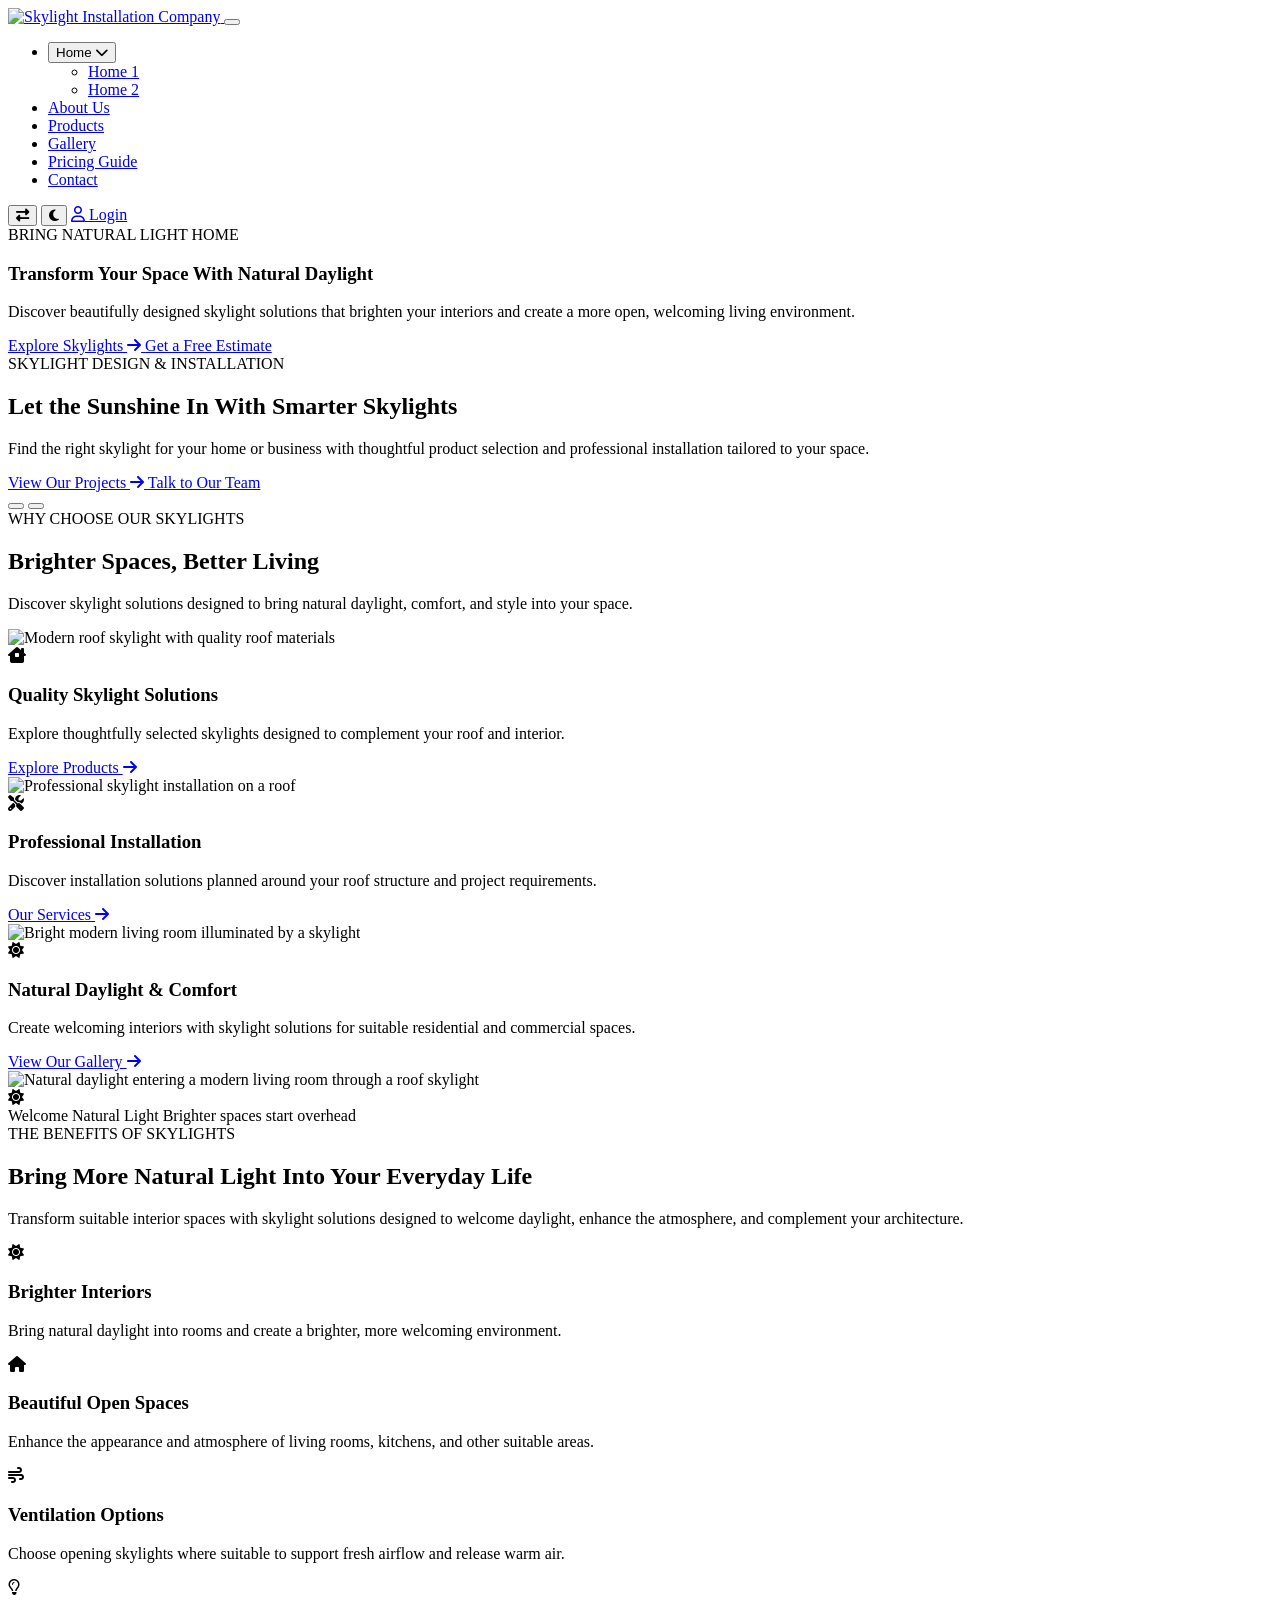
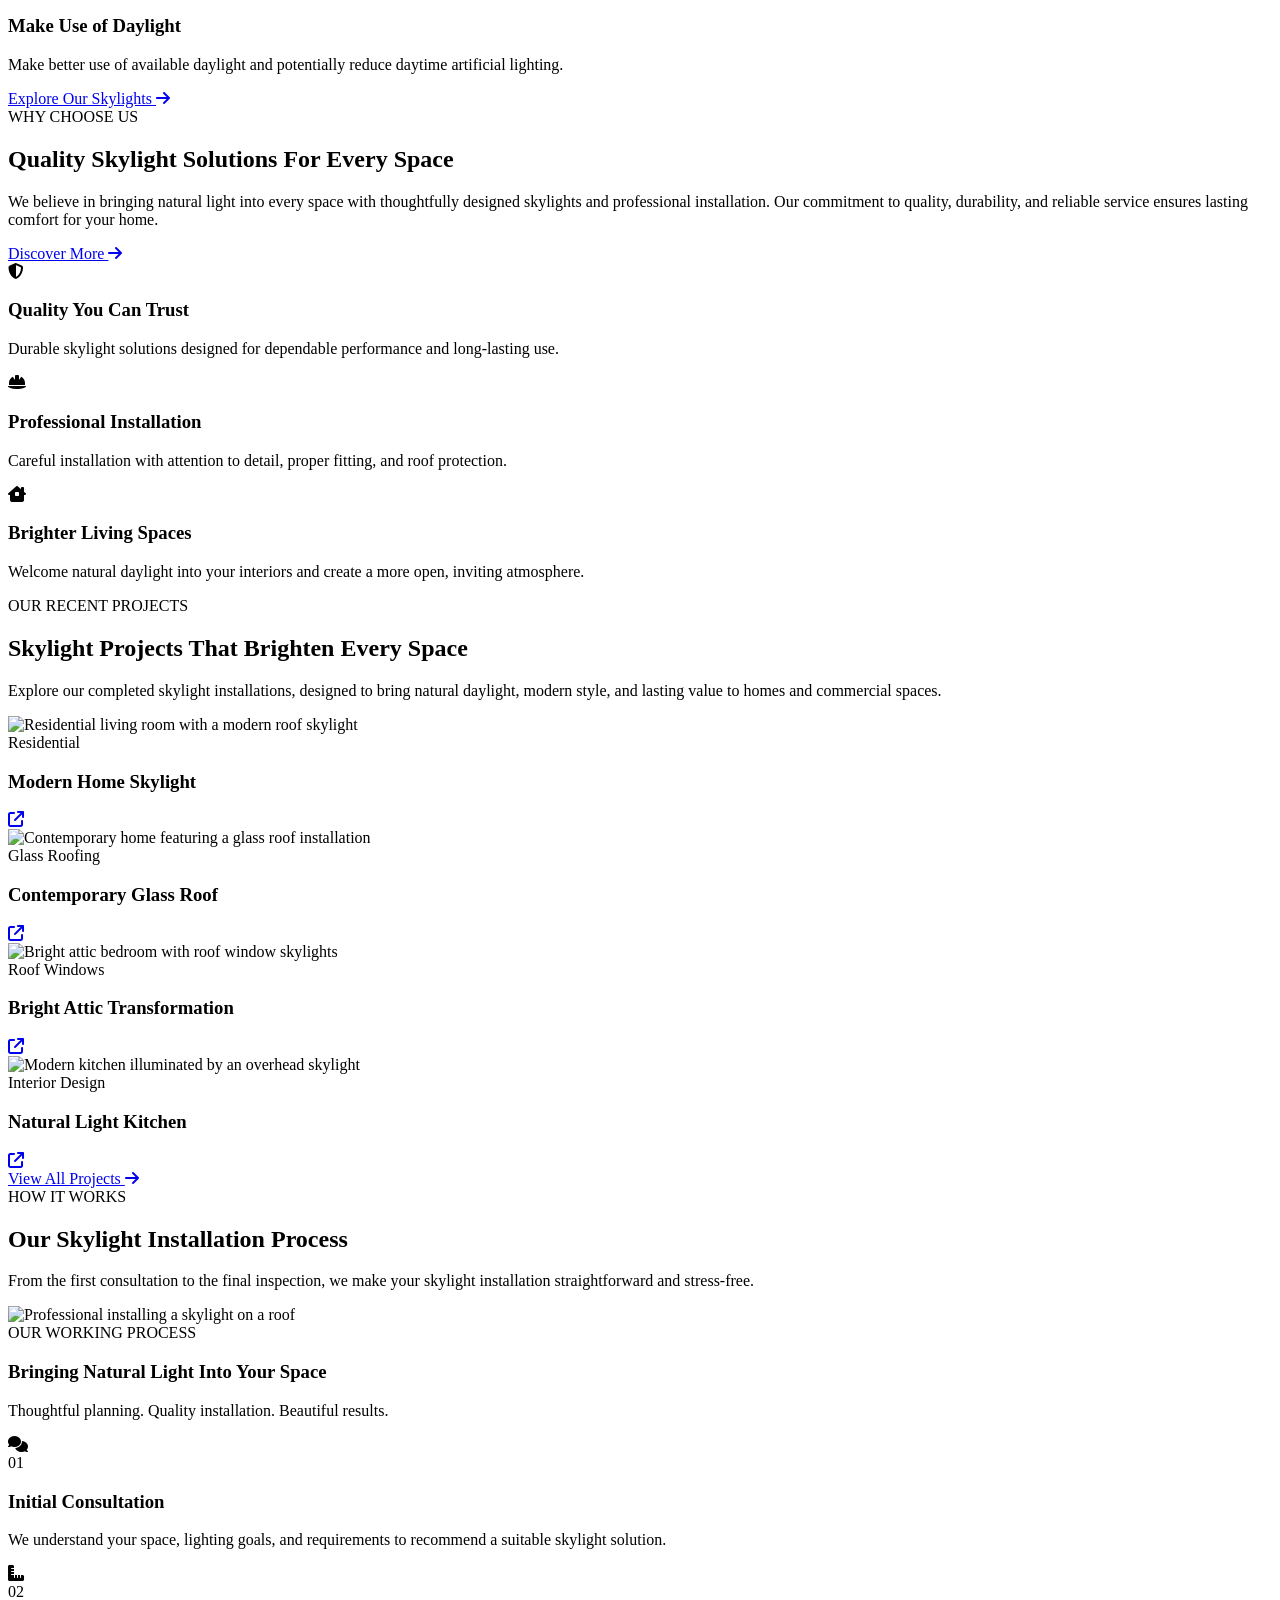
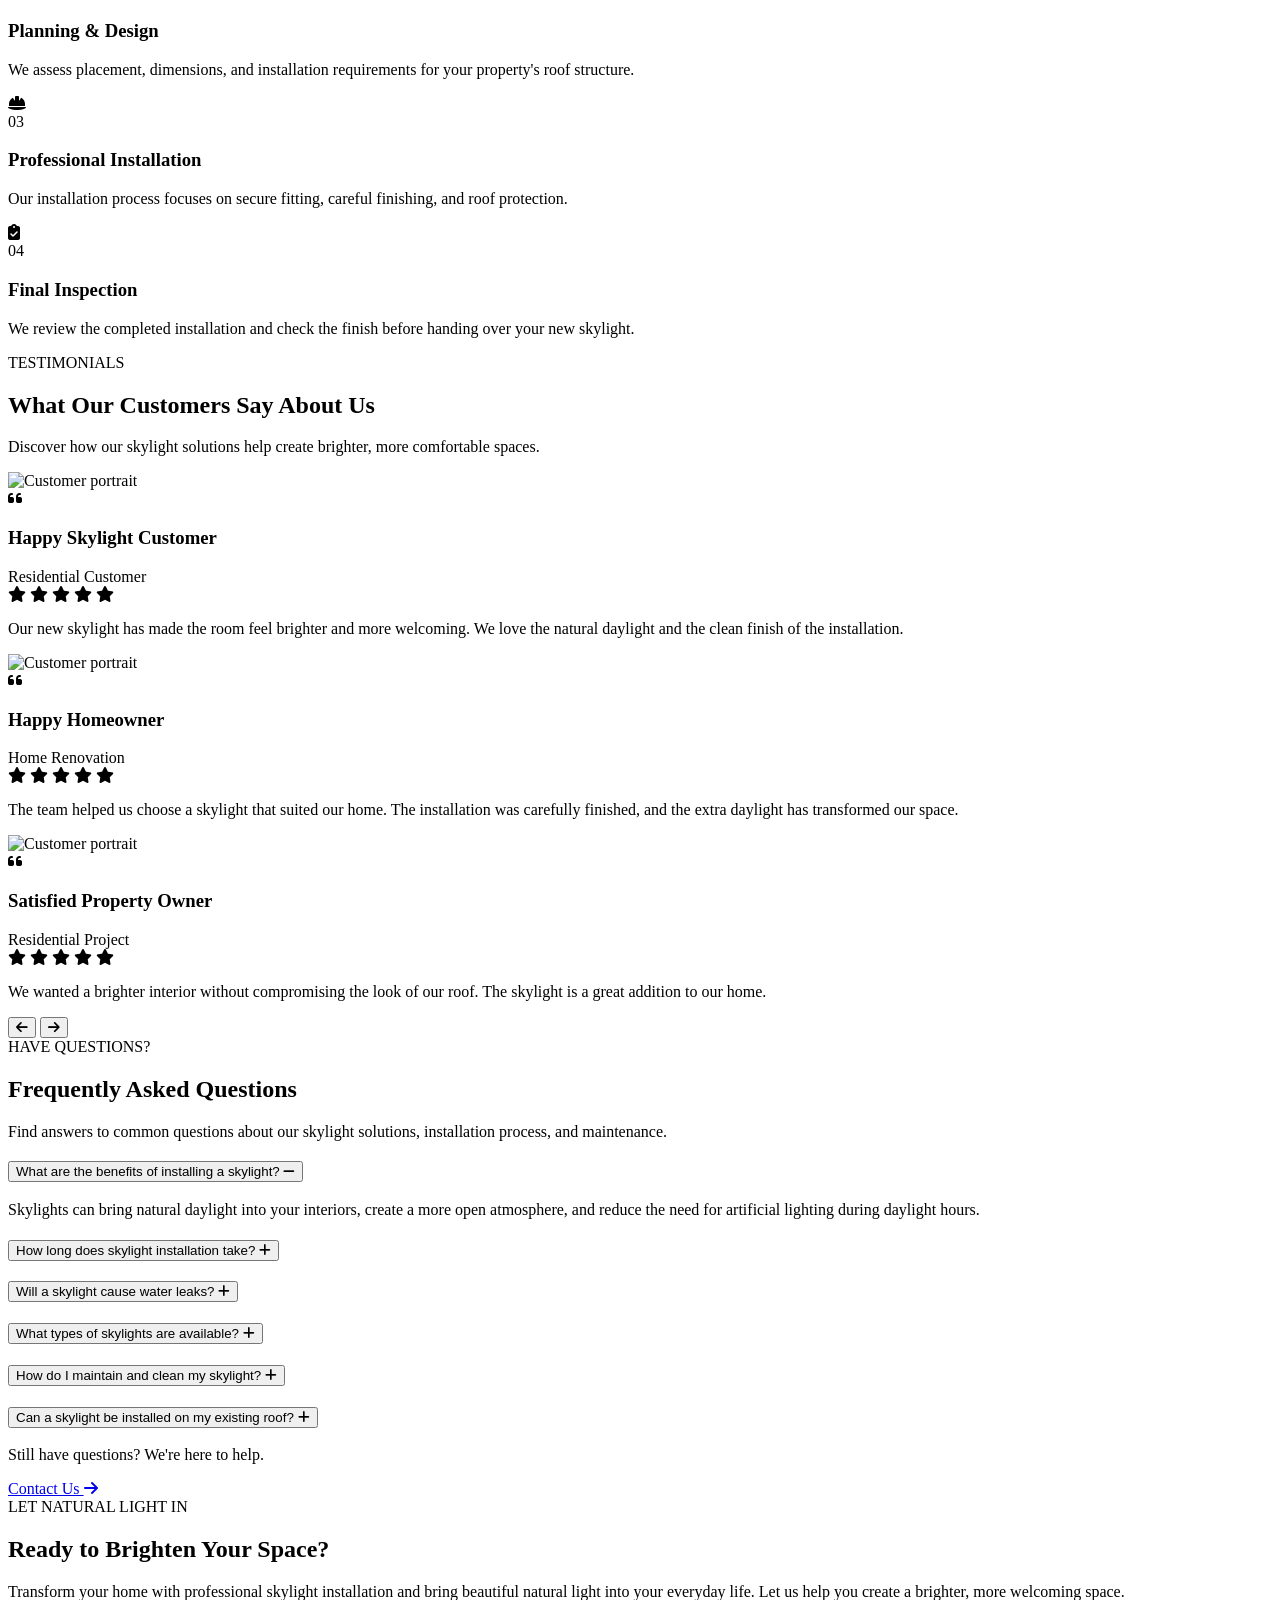
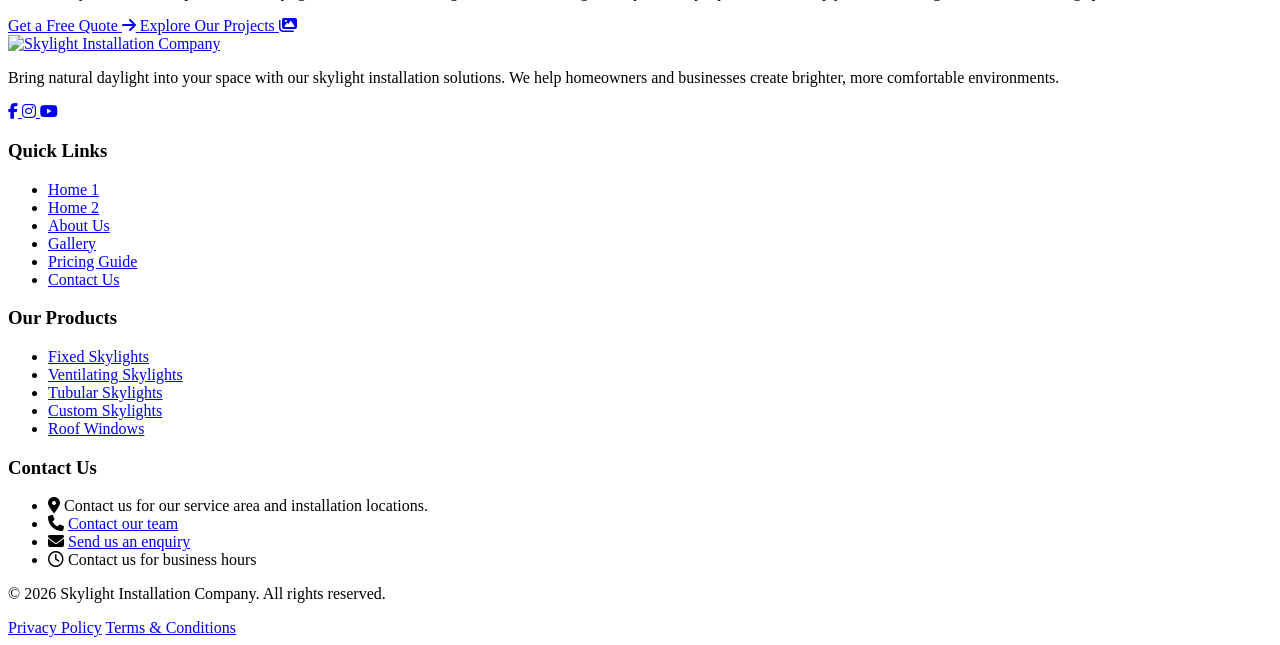
==== index.html @ 350a2027 "Add files via upload" ====
<!DOCTYPE html>
<html lang="en">

<head>
    <meta charset="UTF-8">
    <meta name="viewport" content="width=device-width, initial-scale=1.0">

    <meta
        name="description"
        content="Discover premium skylight products and professional skylight installation services."
    >

    <title>Skylight Installation Company</title>

    <!-- GOOGLE FONT -->
    <link rel="preconnect" href="https://fonts.googleapis.com">
    <link rel="preconnect" href="https://fonts.gstatic.com" crossorigin>

    <link
        href="https://fonts.googleapis.com/css2?family=Inter:wght@400;500;600;700;800&display=swap"
        rel="stylesheet"
    >

    <!-- FONT AWESOME -->
    <link
        rel="stylesheet"
        href="https://cdnjs.cloudflare.com/ajax/libs/font-awesome/6.7.2/css/all.min.css"
    >

    <!-- MAIN CSS -->
    <link rel="stylesheet" href="css/style.css">

    <!-- RESPONSIVE CSS -->
    <link rel="stylesheet" href="css/responsive.css">
</head>

<body>

    <!-- ==========================================
         HEADER START
    =========================================== -->

    

<!-- =====================================================
     SKYLIGHT INSTALLATION COMPANY - HEADER
====================================================== -->

<header class="site-header" id="siteHeader">

    <div class="header-container">

        <!-- LOGO - LEFT -->
        <a
            href="index.html"
            class="site-logo"
            aria-label="Skylight Installation Company Home"
        >
            <img
                src="images/logo.png"
                alt="Skylight Installation Company"
                class="logo-image"
            >
        </a>


        <!-- HAMBURGER - RESPONSIVE -->
        <button
            class="menu-toggle"
            id="menuToggle"
            type="button"
            aria-label="Open navigation menu"
            aria-controls="mainNavigation"
            aria-expanded="false"
        >
            <span></span>
            <span></span>
            <span></span>
        </button>


        <!-- NAVIGATION - CENTER -->
        <nav
            class="main-navigation"
            id="mainNavigation"
            aria-label="Main navigation"
        >

            <ul class="nav-list">

                <!-- HOME DROPDOWN -->
                <li class="nav-item has-dropdown">

                    <button
                        class="nav-link dropdown-toggle active"
                        type="button"
                        aria-expanded="false"
                        aria-controls="homeDropdown"
                    >
                        <span>Home</span>

                        <i
                            class="fa-solid fa-chevron-down"
                            aria-hidden="true"
                        ></i>
                    </button>

                    <ul
                        class="dropdown-menu"
                        id="homeDropdown"
                    >
                        <li>
                            <a href="index.html"class="active">Home 1</a>
                        </li>

                        <li>
                            <a href="home-2.html">Home 2</a>
                        </li>
                    </ul>

                </li>
                <!-- ABOUT US -->
                <li class="nav-item">
                    <a href="about.html" class="nav-link">
                        About Us
                    </a>
                </li>


                <!-- PRODUCTS -->
                <li class="nav-item">
                    <a href="products.html" class="nav-link">
                        Products
                    </a>
                </li>


                <!-- GALLERY -->
                <li class="nav-item">
                    <a href="gallery.html" class="nav-link">
                        Gallery
                    </a>
                </li>


                <!-- PRICING GUIDE -->
                <li class="nav-item">
                    <a href="pricing.html" class="nav-link">
                        Pricing Guide
                    </a>
                </li>


                


                <!-- CONTACT -->
                <li class="nav-item">
                    <a href="contact.html" class="nav-link">
                        Contact
                    </a>
                </li>

            </ul>


            <!-- ACTIONS INSIDE RESPONSIVE NAVIGATION -->
            <div class="header-actions">

                <!-- RTL TOGGLE -->
                <button
                    type="button"
                    class="header-icon-btn rtl-toggle"
                    id="rtlToggle"
                    aria-label="Switch to right-to-left layout"
                    aria-pressed="false"
                    title="Toggle RTL"
                >
                    <i
                        class="fa-solid fa-right-left"
                        aria-hidden="true"
                    ></i>
                </button>


                <!-- DARK MODE TOGGLE -->
                <button
                    type="button"
                    class="header-icon-btn dark-toggle"
                    id="darkModeToggle"
                    aria-label="Enable dark mode"
                    aria-pressed="false"
                    title="Toggle dark mode"
                >
                    <i
                        class="fa-solid fa-moon"
                        aria-hidden="true"
                    ></i>
                </button>


                <!-- LOGIN BUTTON -->
                <a href="login.html" class="login-btn">

                    <i
                        class="fa-regular fa-user"
                        aria-hidden="true"
                    ></i>

                    <span>Login</span>

                </a>

            </div>

        </nav>

    </div>

</header>

<!-- END HEADER -->

<!-- END HEADER -->


    <!-- ==========================================
         HEADER END
    =========================================== -->


    <!-- ==========================================
         TEMPORARY HOME HERO
         Replace this section when building Home 1
    =========================================== -->

    <main>

<!-- =====================================================
     HOME 1 - TWO SLIDE HERO
====================================================== -->

<section class="home1-hero" id="home1Hero">

    <div class="home1-hero-slider">

        <!-- SLIDE 1 -->
        <article class="home1-hero-slide active"
                 style="--hero-image: url('../images/skylight-hero-1.jpg');">

            <div class="home1-hero-overlay"></div>

            <div class="home1-hero-container">

                <div class="home1-hero-content">

                    <span class="home1-hero-eyebrow">
                        BRING NATURAL LIGHT HOME
                    </span>

                    <h1>
                        Transform Your Space
                        With <span>Natural Daylight</span>
                    </h1>

                    <p>
                        Discover beautifully designed skylight solutions
                        that brighten your interiors and create a more
                        open, welcoming living environment.
                    </p>

                    <div class="home1-hero-actions">

                        <a href="products.html"
                           class="home1-hero-btn">
                            Explore Skylights
                            <i class="fa-solid fa-arrow-right"
                               aria-hidden="true"></i>
                        </a>

                        <a href="contact.html"
                           class="home1-hero-link">
                            Get a Free Estimate
                        </a>

                    </div>

                </div>

            </div>

        </article>


        <!-- SLIDE 2 -->
        <article class="home1-hero-slide"
                 style="--hero-image: url('../images/skylight-hero-2.jpg');">

            <div class="home1-hero-overlay"></div>

            <div class="home1-hero-container">

                <div class="home1-hero-content">

                    <span class="home1-hero-eyebrow">
                        SKYLIGHT DESIGN & INSTALLATION
                    </span>

                    <h2>
                        Let the Sunshine In
                        With <span>Smarter Skylights</span>
                    </h2>

                    <p>
                        Find the right skylight for your home or business
                        with thoughtful product selection and professional
                        installation tailored to your space.
                    </p>

                    <div class="home1-hero-actions">

                        <a href="gallery.html"
                           class="home1-hero-btn">
                            View Our Projects
                            <i class="fa-solid fa-arrow-right"
                               aria-hidden="true"></i>
                        </a>

                        <a href="contact.html"
                           class="home1-hero-link">
                            Talk to Our Team
                        </a>

                    </div>

                </div>

            </div>

        </article>

    </div>


    <!-- PAGINATION DOTS - NO PREVIOUS/NEXT BUTTONS -->
    <div class="home1-hero-pagination"
         aria-label="Hero slide navigation">

        <button class="home1-hero-dot active"
                type="button"
                data-slide="0"
                aria-label="Show slide 1"
                aria-current="true">
        </button>

        <button class="home1-hero-dot"
                type="button"
                data-slide="1"
                aria-label="Show slide 2">
        </button>

    </div>

</section>

<!-- END HOME 1 HERO -->

<!-- =====================================================
     HOME 1 - SKYLIGHT FEATURE CARDS
====================================================== -->

<section class="home1-features" id="home1Features">

    <div class="home1-features-container">

        <!-- SECTION HEADING -->
        <div class="home1-features-header">

            <span class="home1-features-eyebrow">
                WHY CHOOSE OUR SKYLIGHTS
            </span>

            <h2 class="home1-features-title">
                Brighter Spaces,
                <span>Better Living</span>
            </h2>

            <p class="home1-features-description">
                Discover skylight solutions designed to bring
                natural daylight, comfort, and style into your space.
            </p>

        </div>


        <!-- FEATURE CARD 1 -->
        <article class="home1-feature-card">

            <div class="home1-feature-image">

                <img
                    src="images/skylight-quality.jpg"
                    alt="Modern roof skylight with quality roof materials"
                    loading="lazy"
                >

                <div class="home1-feature-icon">
                    <i class="fa-solid fa-house-chimney-window"
                       aria-hidden="true"></i>
                </div>

            </div>

            <div class="home1-feature-content">

                <h3>Quality Skylight Solutions</h3>

                <p>
                    Explore thoughtfully selected skylights designed
                    to complement your roof and interior.
                </p>

                <a href="products.html" class="home1-feature-link">
                    Explore Products
                    <i class="fa-solid fa-arrow-right"
                       aria-hidden="true"></i>
                </a>

            </div>

        </article>


        <!-- FEATURE CARD 2 -->
        <article class="home1-feature-card">

            <div class="home1-feature-image">

                <img
                    src="images/skylight-installation.jpg"
                    alt="Professional skylight installation on a roof"
                    loading="lazy"
                >

                <div class="home1-feature-icon">
                    <i class="fa-solid fa-screwdriver-wrench"
                       aria-hidden="true"></i>
                </div>

            </div>

            <div class="home1-feature-content">

                <h3>Professional Installation</h3>

                <p>
                    Discover installation solutions planned around
                    your roof structure and project requirements.
                </p>

                <a href="contact.html" class="home1-feature-link">
                    Our Services
                    <i class="fa-solid fa-arrow-right"
                       aria-hidden="true"></i>
                </a>

            </div>

        </article>


        <!-- FEATURE CARD 3 -->
        <article class="home1-feature-card">

            <div class="home1-feature-image">

                <img
                    src="images/natural-daylight.jpg"
                    alt="Bright modern living room illuminated by a skylight"
                    loading="lazy"
                >

                <div class="home1-feature-icon">
                    <i class="fa-solid fa-sun"
                       aria-hidden="true"></i>
                </div>

            </div>

            <div class="home1-feature-content">

                <h3>Natural Daylight & Comfort</h3>

                <p>
                Create welcoming interiors with skylight 
                solutions for suitable residential and commercial spaces.
                </p>

                <a href="gallery.html" class="home1-feature-link">
                    View Our Gallery
                    <i class="fa-solid fa-arrow-right"
                       aria-hidden="true"></i>
                </a>

            </div>

        </article>

    </div>

</section>

<!-- END HOME 1 FEATURES -->
 
<!-- =====================================================
     HOME 1 - BENEFITS OF NATURAL DAYLIGHT
====================================================== -->

<section class="home1-benefits" id="home1Benefits">

    <div class="home1-benefits-container">

        <!-- LEFT: IMAGE -->
        <div class="home1-benefits-visual">

            <div class="home1-benefits-image-wrap">

                <img
                    src="images/natural-daylight-benefits.jpg"
                    alt="Natural daylight entering a modern living room through a roof skylight"
                    class="home1-benefits-image"
                    loading="lazy"
                >

                <div class="home1-benefits-image-overlay"></div>

                <div class="home1-benefits-image-caption">
                    <i class="fa-solid fa-sun" aria-hidden="true"></i>

                    <div>
                        <span class="home1-benefits-caption-title">
                            Welcome Natural Light
                        </span>

                        <span class="home1-benefits-caption-text">
                            Brighter spaces start overhead
                        </span>
                    </div>
                </div>

            </div>

        </div>


        <!-- RIGHT: CONTENT -->
        <div class="home1-benefits-content">

            <span class="home1-benefits-eyebrow">
                THE BENEFITS OF SKYLIGHTS
            </span>

            <h2 class="home1-benefits-title">
                Bring More Natural Light
                Into <span>Your Everyday Life</span>
            </h2>

            <p class="home1-benefits-intro">
                Transform suitable interior spaces with skylight
                solutions designed to welcome daylight, enhance
                the atmosphere, and complement your architecture.
            </p>


            <!-- BENEFIT 1 -->
            <div class="home1-benefit-item">

                <div class="home1-benefit-icon">
                    <i class="fa-solid fa-sun"
                       aria-hidden="true"></i>
                </div>

                <div class="home1-benefit-text">

                    <h3>Brighter Interiors</h3>

                    <p>
                        Bring natural daylight into rooms and create
                        a brighter, more welcoming environment.
                    </p>

                </div>

            </div>


            <!-- BENEFIT 2 -->
            <div class="home1-benefit-item">

                <div class="home1-benefit-icon">
                    <i class="fa-solid fa-house"
                       aria-hidden="true"></i>
                </div>

                <div class="home1-benefit-text">

                    <h3>Beautiful Open Spaces</h3>

                    <p>
                        Enhance the appearance and atmosphere of
                        living rooms, kitchens, and other suitable areas.
                    </p>

                </div>

            </div>


            <!-- BENEFIT 3 -->
            <div class="home1-benefit-item">

                <div class="home1-benefit-icon">
                    <i class="fa-solid fa-wind"
                       aria-hidden="true"></i>
                </div>

                <div class="home1-benefit-text">

                    <h3>Ventilation Options</h3>

                    <p>
                        Choose opening skylights where suitable
                        to support fresh airflow and release warm air.
                    </p>

                </div>

            </div>


            <!-- BENEFIT 4 -->
            <div class="home1-benefit-item">

                <div class="home1-benefit-icon">
                    <i class="fa-regular fa-lightbulb"
                       aria-hidden="true"></i>
                </div>

                <div class="home1-benefit-text">

                    <h3>Make Use of Daylight</h3>

                    <p>
                        Make better use of available daylight and
                        potentially reduce daytime artificial lighting.
                    </p>

                </div>

            </div>


            <!-- CTA -->
            <div class="home1-benefits-actions">

                <a href="products.html"
                   class="home1-benefits-btn">

                    Explore Our Skylights

                    <i class="fa-solid fa-arrow-right"
                       aria-hidden="true"></i>

                </a>

            </div>

        </div>

    </div>

</section>

<!-- END HOME 1 BENEFITS -->

<!-- =====================================================
     HOME 1 - WHY CHOOSE US SECTION
====================================================== -->

<section class="home1-why" id="home1Why">

    <!-- Background Image -->
    <div class="home1-why-overlay"></div>

    <div class="home1-why-container">

        <!-- LEFT CONTENT -->
        <div class="home1-why-content">

            <span class="home1-why-label">
                WHY CHOOSE US
            </span>

            <h2 class="home1-why-title">
                Quality Skylight Solutions
                <span>For Every Space</span>
            </h2>

            <p class="home1-why-description">
                We believe in bringing natural light into every space
                with thoughtfully designed skylights and professional
                installation. Our commitment to quality, durability,
                and reliable service ensures lasting comfort for your home.
            </p>

            <a href="about.html" class="home1-why-button">
                Discover More
                <i class="fa-solid fa-arrow-right" aria-hidden="true"></i>
            </a>

        </div>

        <!-- RIGHT FEATURE CARDS -->
        <div class="home1-why-features">

            <!-- FEATURE 1 -->
            <article class="home1-why-card">

                <div class="home1-why-icon">
                    <i class="fa-solid fa-shield-halved"
                       aria-hidden="true"></i>
                </div>

                <div class="home1-why-card-content">

                    <h3>Quality You Can Trust</h3>

                    <p>
                        Durable skylight solutions designed for
                        dependable performance and long-lasting use.
                    </p>

                </div>

            </article>

            <!-- FEATURE 2 -->
            <article class="home1-why-card">

                <div class="home1-why-icon">
                    <i class="fa-solid fa-helmet-safety"
                       aria-hidden="true"></i>
                </div>

                <div class="home1-why-card-content">

                    <h3>Professional Installation</h3>

                    <p>
                        Careful installation with attention to detail,
                        proper fitting, and roof protection.
                    </p>

                </div>

            </article>

            <!-- FEATURE 3 -->
            <article class="home1-why-card">

                <div class="home1-why-icon">
                    <i class="fa-solid fa-house-chimney-window"
                       aria-hidden="true"></i>
                </div>

                <div class="home1-why-card-content">

                    <h3>Brighter Living Spaces</h3>

                    <p>
                        Welcome natural daylight into your interiors
                        and create a more open, inviting atmosphere.
                    </p>

                </div>

            </article>

        </div>

    </div>

</section>

<!-- =====================================================
     HOME 1 - RECENT SKYLIGHT PROJECTS
====================================================== -->

<section class="home1-projects" id="home1Projects">

    <div class="home1-projects-container">

        <!-- SECTION HEADER -->
        <div class="home1-projects-header">

            <span class="home1-projects-label">
                OUR RECENT PROJECTS
            </span>

            <h2 class="home1-projects-title">
                Skylight Projects That
                <span>Brighten Every Space</span>
            </h2>

            <p class="home1-projects-description">
                Explore our completed skylight installations, designed
                to bring natural daylight, modern style, and lasting
                value to homes and commercial spaces.
            </p>

        </div>

        <!-- PROJECT GALLERY -->
        <div class="home1-projects-grid">

            <!-- PROJECT 1 -->
            <article class="home1-project-card">

                <div class="home1-project-image">

                    <img
                        src="images/project-residential-skylight.jpg"
                        alt="Residential living room with a modern roof skylight"
                        loading="lazy"
                    >

                    <div class="home1-project-overlay">

                        <span class="home1-project-category">
                            Residential
                        </span>

                        <h3>Modern Home Skylight</h3>

                        <a
                            href="gallery.html"
                            class="home1-project-link"
                            aria-label="View residential skylight projects"
                        >
                            <i class="fa-solid fa-arrow-up-right-from-square"
                               aria-hidden="true"></i>
                        </a>

                    </div>

                </div>

            </article>

            <!-- PROJECT 2 -->
            <article class="home1-project-card">

                <div class="home1-project-image">

                    <img
                        src="images/project-glass-roof.jpg"
                        alt="Contemporary home featuring a glass roof installation"
                        loading="lazy"
                    >

                    <div class="home1-project-overlay">

                        <span class="home1-project-category">
                            Glass Roofing
                        </span>

                        <h3>Contemporary Glass Roof</h3>

                        <a
                            href="gallery.html"
                            class="home1-project-link"
                            aria-label="View glass roofing projects"
                        >
                            <i class="fa-solid fa-arrow-up-right-from-square"
                               aria-hidden="true"></i>
                        </a>

                    </div>

                </div>

            </article>

            <!-- PROJECT 3 -->
            <article class="home1-project-card">

                <div class="home1-project-image">

                    <img
                        src="images/project-attic-skylight.jpg"
                        alt="Bright attic bedroom with roof window skylights"
                        loading="lazy"
                    >

                    <div class="home1-project-overlay">

                        <span class="home1-project-category">
                            Roof Windows
                        </span>

                        <h3>Bright Attic Transformation</h3>

                        <a
                            href="gallery.html"
                            class="home1-project-link"
                            aria-label="View roof window projects"
                        >
                            <i class="fa-solid fa-arrow-up-right-from-square"
                               aria-hidden="true"></i>
                        </a>

                    </div>

                </div>

            </article>

            <!-- PROJECT 4 -->
            <article class="home1-project-card">

                <div class="home1-project-image">

                    <img
                        src="images/project-kitchen-skylight.jpg"
                        alt="Modern kitchen illuminated by an overhead skylight"
                        loading="lazy"
                    >

                    <div class="home1-project-overlay">

                        <span class="home1-project-category">
                            Interior Design
                        </span>

                        <h3>Natural Light Kitchen</h3>

                        <a
                            href="gallery.html"
                            class="home1-project-link"
                            aria-label="View interior skylight projects"
                        >
                            <i class="fa-solid fa-arrow-up-right-from-square"
                               aria-hidden="true"></i>
                        </a>

                    </div>

                </div>

            </article>

        </div>

        <!-- VIEW ALL PROJECTS -->
        <div class="home1-projects-footer">

            <a href="gallery.html" class="home1-projects-button">
                View All Projects
                <i class="fa-solid fa-arrow-right"
                   aria-hidden="true"></i>
            </a>

        </div>

    </div>

</section>

<!-- =====================================================
     HOME 1 - HOW IT WORKS
====================================================== -->

<section class="home1-process" id="home1Process">

    <div class="home1-process-container">

        <!-- SECTION HEADER -->
        <div class="home1-process-header">

            <span class="home1-process-label">
                HOW IT WORKS
            </span>

            <h2 class="home1-process-title">
                Our Skylight Installation Process
            </h2>

            <p class="home1-process-description">
                From the first consultation to the final inspection,
                we make your skylight installation straightforward
                and stress-free.
            </p>

        </div>

        <!-- PROCESS CONTENT -->
        <div class="home1-process-layout">

            <!-- LEFT IMAGE -->
            <div class="home1-process-visual">

                <img
                    src="images/skylight-installation-process.jpg"
                    alt="Professional installing a skylight on a roof"
                    loading="lazy"
                >

                <div class="home1-process-image-overlay"></div>

                <div class="home1-process-image-content">

                    <span class="home1-process-image-tag">
                        OUR WORKING PROCESS
                    </span>

                    <h3>
                        Bringing Natural Light
                        Into Your Space
                    </h3>

                    <p>
                        Thoughtful planning. Quality installation.
                        Beautiful results.
                    </p>

                </div>

            </div>

            <!-- RIGHT PROCESS STEPS -->
            <div class="home1-process-steps">

                <!-- STEP 01 -->
                <article class="home1-process-step">

                    <div class="home1-process-step-number">
                        <div class="home1-process-step-icon">
                            <i class="fa-solid fa-comments"
                               aria-hidden="true"></i>
                        </div>

                        <span>01</span>
                    </div>

                    <div class="home1-process-step-content">

                        <h3>Initial Consultation</h3>

                        <p>
                            We understand your space, lighting goals,
                            and requirements to recommend a suitable
                            skylight solution.
                        </p>

                    </div>

                </article>

                <!-- STEP 02 -->
                <article class="home1-process-step">

                    <div class="home1-process-step-number">
                        <div class="home1-process-step-icon">
                            <i class="fa-solid fa-ruler-combined"
                               aria-hidden="true"></i>
                        </div>

                        <span>02</span>
                    </div>

                    <div class="home1-process-step-content">

                        <h3>Planning & Design</h3>

                        <p>
                            We assess placement, dimensions, and
                            installation requirements for your
                            property's roof structure.
                        </p>

                    </div>

                </article>

                <!-- STEP 03 -->
                <article class="home1-process-step">

                    <div class="home1-process-step-number">
                        <div class="home1-process-step-icon">
                            <i class="fa-solid fa-helmet-safety"
                               aria-hidden="true"></i>
                        </div>

                        <span>03</span>
                    </div>

                    <div class="home1-process-step-content">

                        <h3>Professional Installation</h3>

                        <p>
                            Our installation process focuses on
                            secure fitting, careful finishing,
                            and roof protection.
                        </p>

                    </div>

                </article>

                <!-- STEP 04 -->
                <article class="home1-process-step">

                    <div class="home1-process-step-number">
                        <div class="home1-process-step-icon">
                            <i class="fa-solid fa-clipboard-check"
                               aria-hidden="true"></i>
                        </div>

                        <span>04</span>
                    </div>

                    <div class="home1-process-step-content">

                        <h3>Final Inspection</h3>

                        <p>
                            We review the completed installation
                            and check the finish before handing
                            over your new skylight.
                        </p>

                    </div>

                </article>

            </div>

        </div>

    </div>

</section>

<!-- =====================================================
     HOME 1 - TESTIMONIALS
====================================================== -->

<section class="home1-testimonials" id="home1Testimonials">

    <div class="home1-testimonials-container">

        <!-- SECTION HEADER -->
        <div class="home1-testimonials-header">

            <span class="home1-testimonials-label">
                TESTIMONIALS
            </span>

            <h2 class="home1-testimonials-title">
                What Our Customers Say About Us
            </h2>

            <p class="home1-testimonials-description">
                Discover how our skylight solutions help create
                brighter, more comfortable spaces.
            </p>

        </div>

        <!-- TESTIMONIAL SLIDER -->
        <div class="home1-testimonials-slider">

            <!-- TESTIMONIAL 1 -->
            <article class="home1-testimonial active"
                     aria-hidden="false">

                <!-- CUSTOMER IMAGE -->
                <div class="home1-testimonial-image">

                    <img
                        src="images/testimonial-customer-1.jpg"
                        alt="Customer portrait"
                        loading="lazy"
                    >

                </div>

                <!-- TESTIMONIAL CONTENT -->
                <div class="home1-testimonial-content">

                    <div class="home1-testimonial-quote-icon">
                        <i class="fa-solid fa-quote-left"
                           aria-hidden="true"></i>
                    </div>

                    <div class="home1-testimonial-details">

                        <h3>Happy Skylight Customer</h3>

                        <span class="home1-testimonial-role">
                            Residential Customer
                        </span>

                        <div class="home1-testimonial-stars"
                             aria-label="5 out of 5 stars">
                            <i class="fa-solid fa-star" aria-hidden="true"></i>
                            <i class="fa-solid fa-star" aria-hidden="true"></i>
                            <i class="fa-solid fa-star" aria-hidden="true"></i>
                            <i class="fa-solid fa-star" aria-hidden="true"></i>
                            <i class="fa-solid fa-star" aria-hidden="true"></i>
                        </div>

                    </div>

                    <p class="home1-testimonial-text">
                        Our new skylight has made the room feel brighter
                        and more welcoming. We love the natural daylight
                        and the clean finish of the installation.
                    </p>

                </div>

            </article>

            <!-- TESTIMONIAL 2 -->
            <article class="home1-testimonial"
                     aria-hidden="true">

                <div class="home1-testimonial-image">

                    <img
                        src="images/testimonial-customer-2.jpg"
                        alt="Customer portrait"
                        loading="lazy"
                    >

                </div>

                <div class="home1-testimonial-content">

                    <div class="home1-testimonial-quote-icon">
                        <i class="fa-solid fa-quote-left"
                           aria-hidden="true"></i>
                    </div>

                    <div class="home1-testimonial-details">

                        <h3>Happy Homeowner</h3>

                        <span class="home1-testimonial-role">
                            Home Renovation
                        </span>

                        <div class="home1-testimonial-stars"
                             aria-label="5 out of 5 stars">
                            <i class="fa-solid fa-star" aria-hidden="true"></i>
                            <i class="fa-solid fa-star" aria-hidden="true"></i>
                            <i class="fa-solid fa-star" aria-hidden="true"></i>
                            <i class="fa-solid fa-star" aria-hidden="true"></i>
                            <i class="fa-solid fa-star" aria-hidden="true"></i>
                        </div>

                    </div>

                    <p class="home1-testimonial-text">
                        The team helped us choose a skylight that suited
                        our home. The installation was carefully finished,
                        and the extra daylight has transformed our space.
                    </p>

                </div>

            </article>

            <!-- TESTIMONIAL 3 -->
            <article class="home1-testimonial"
                     aria-hidden="true">

                <div class="home1-testimonial-image">

                    <img
                        src="images/testimonial-customer-3.jpg"
                        alt="Customer portrait"
                        loading="lazy"
                    >

                </div>

                <div class="home1-testimonial-content">

                    <div class="home1-testimonial-quote-icon">
                        <i class="fa-solid fa-quote-left"
                           aria-hidden="true"></i>
                    </div>

                    <div class="home1-testimonial-details">

                        <h3>Satisfied Property Owner</h3>

                        <span class="home1-testimonial-role">
                            Residential Project
                        </span>

                        <div class="home1-testimonial-stars"
                             aria-label="5 out of 5 stars">
                            <i class="fa-solid fa-star" aria-hidden="true"></i>
                            <i class="fa-solid fa-star" aria-hidden="true"></i>
                            <i class="fa-solid fa-star" aria-hidden="true"></i>
                            <i class="fa-solid fa-star" aria-hidden="true"></i>
                            <i class="fa-solid fa-star" aria-hidden="true"></i>
                        </div>

                    </div>

                    <p class="home1-testimonial-text">
                        We wanted a brighter interior without compromising
                        the look of our roof. The skylight is a great
                        addition to our home.
                    </p>

                </div>

            </article>

        </div>

        <!-- SLIDER CONTROLS -->
        <div class="home1-testimonials-controls">

            <button
                type="button"
                class="home1-testimonial-prev"
                aria-label="Previous testimonial"
            >
                <i class="fa-solid fa-arrow-left"
                   aria-hidden="true"></i>
            </button>

            <button
                type="button"
                class="home1-testimonial-next"
                aria-label="Next testimonial"
            >
                <i class="fa-solid fa-arrow-right"
                   aria-hidden="true"></i>
            </button>

        </div>

    </div>

</section>

<!-- =====================================================
     HOME 1 - FREQUENTLY ASKED QUESTIONS
====================================================== -->

<section class="home1-faq" id="home1Faq">

    <div class="home1-faq-container">

        <!-- SECTION HEADER -->
        <div class="home1-faq-header">

            <span class="home1-faq-label">
                HAVE QUESTIONS?
            </span>

            <h2 class="home1-faq-title">
                Frequently Asked Questions
            </h2>

            <p class="home1-faq-description">
                Find answers to common questions about our skylight
                solutions, installation process, and maintenance.
            </p>

        </div>

        <!-- FAQ CONTENT -->
        <div class="home1-faq-list">

            <!-- FAQ 1 -->
            <article class="home1-faq-item active">

                <h3 class="home1-faq-question-heading">
                    <button
                        type="button"
                        class="home1-faq-question"
                        id="home1FaqQuestion1"
                        aria-expanded="true"
                        aria-controls="home1FaqAnswer1"
                    >
                        <span>What are the benefits of installing a skylight?</span>

                        <span class="home1-faq-icon" aria-hidden="true">
                            <i class="fa-solid fa-minus"></i>
                        </span>
                    </button>
                </h3>

                <div
                    class="home1-faq-answer"
                    id="home1FaqAnswer1"
                    role="region"
                    aria-labelledby="home1FaqQuestion1"
                >
                    <div class="home1-faq-answer-inner">
                        <p>
                            Skylights can bring natural daylight into
                            your interiors, create a more open atmosphere,
                            and reduce the need for artificial lighting
                            during daylight hours.
                        </p>
                    </div>
                </div>

            </article>

            <!-- FAQ 2 -->
            <article class="home1-faq-item">

                <h3 class="home1-faq-question-heading">
                    <button
                        type="button"
                        class="home1-faq-question"
                        id="home1FaqQuestion2"
                        aria-expanded="false"
                        aria-controls="home1FaqAnswer2"
                    >
                        <span>How long does skylight installation take?</span>

                        <span class="home1-faq-icon" aria-hidden="true">
                            <i class="fa-solid fa-plus"></i>
                        </span>
                    </button>
                </h3>

                <div
                    class="home1-faq-answer"
                    id="home1FaqAnswer2"
                    role="region"
                    aria-labelledby="home1FaqQuestion2"
                    hidden
                >
                    <div class="home1-faq-answer-inner">
                        <p>
                            Installation time depends on the skylight
                            type, roof structure, and project complexity.
                            After assessing your property, we can provide
                            a more accurate project timeline.
                        </p>
                    </div>
                </div>

            </article>

            <!-- FAQ 3 -->
            <article class="home1-faq-item">

                <h3 class="home1-faq-question-heading">
                    <button
                        type="button"
                        class="home1-faq-question"
                        id="home1FaqQuestion3"
                        aria-expanded="false"
                        aria-controls="home1FaqAnswer3"
                    >
                        <span>Will a skylight cause water leaks?</span>

                        <span class="home1-faq-icon" aria-hidden="true">
                            <i class="fa-solid fa-plus"></i>
                        </span>
                    </button>
                </h3>

                <div
                    class="home1-faq-answer"
                    id="home1FaqAnswer3"
                    role="region"
                    aria-labelledby="home1FaqQuestion3"
                    hidden
                >
                    <div class="home1-faq-answer-inner">
                        <p>
                            A correctly selected and professionally
                            installed skylight with suitable flashing
                            and waterproofing helps prevent leaks.
                            Regular inspections also help maintain
                            the roof's weather protection.
                        </p>
                    </div>
                </div>

            </article>

            <!-- FAQ 4 -->
            <article class="home1-faq-item">

                <h3 class="home1-faq-question-heading">
                    <button
                        type="button"
                        class="home1-faq-question"
                        id="home1FaqQuestion4"
                        aria-expanded="false"
                        aria-controls="home1FaqAnswer4"
                    >
                        <span>What types of skylights are available?</span>

                        <span class="home1-faq-icon" aria-hidden="true">
                            <i class="fa-solid fa-plus"></i>
                        </span>
                    </button>
                </h3>

                <div
                    class="home1-faq-answer"
                    id="home1FaqAnswer4"
                    role="region"
                    aria-labelledby="home1FaqQuestion4"
                    hidden
                >
                    <div class="home1-faq-answer-inner">
                        <p>
                            Options may include fixed skylights, opening
                            roof windows, tubular skylights, and glass
                            roof systems. The right choice depends on
                            your roof, room, ventilation needs, and budget.
                        </p>
                    </div>
                </div>

            </article>

            <!-- FAQ 5 -->
            <article class="home1-faq-item">

                <h3 class="home1-faq-question-heading">
                    <button
                        type="button"
                        class="home1-faq-question"
                        id="home1FaqQuestion5"
                        aria-expanded="false"
                        aria-controls="home1FaqAnswer5"
                    >
                        <span>How do I maintain and clean my skylight?</span>

                        <span class="home1-faq-icon" aria-hidden="true">
                            <i class="fa-solid fa-plus"></i>
                        </span>
                    </button>
                </h3>

                <div
                    class="home1-faq-answer"
                    id="home1FaqAnswer5"
                    role="region"
                    aria-labelledby="home1FaqQuestion5"
                    hidden
                >
                    <div class="home1-faq-answer-inner">
                        <p>
                            Follow the manufacturer's cleaning instructions
                            and use suitable non-abrasive products.
                            Arrange safe inspections of seals, flashing,
                            and surrounding roof materials as needed.
                        </p>
                    </div>
                </div>

            </article>

            <!-- FAQ 6 -->
            <article class="home1-faq-item">

                <h3 class="home1-faq-question-heading">
                    <button
                        type="button"
                        class="home1-faq-question"
                        id="home1FaqQuestion6"
                        aria-expanded="false"
                        aria-controls="home1FaqAnswer6"
                    >
                        <span>Can a skylight be installed on my existing roof?</span>

                        <span class="home1-faq-icon" aria-hidden="true">
                            <i class="fa-solid fa-plus"></i>
                        </span>
                    </button>
                </h3>

                <div
                    class="home1-faq-answer"
                    id="home1FaqAnswer6"
                    role="region"
                    aria-labelledby="home1FaqQuestion6"
                    hidden
                >
                    <div class="home1-faq-answer-inner">
                        <p>
                            In many cases, yes. Suitability depends on
                            the roof type, pitch, structural framing,
                            and available space. A site assessment can
                            help determine the appropriate solution.
                        </p>
                    </div>
                </div>

            </article>

        </div>

        <!-- FAQ CONTACT CTA -->
        <div class="home1-faq-footer">

            <p>
                Still have questions?
                <span>We're here to help.</span>
            </p>

            <a href="contact.html" class="home1-faq-contact-button">
                Contact Us
                <i class="fa-solid fa-arrow-right"
                   aria-hidden="true"></i>
            </a>

        </div>

    </div>

</section>

<!-- =====================================================
     SECTION 9: FINAL CALL TO ACTION
====================================================== -->

<section class="home1-cta" id="home1Cta">

    <!-- Background Image -->
    <div class="home1-cta-background" aria-hidden="true"></div>

    <!-- Dark Overlay -->
    <div class="home1-cta-overlay" aria-hidden="true"></div>

    <!-- CTA Content -->
    <div class="home1-cta-container">

        <span class="home1-cta-eyebrow">
            LET NATURAL LIGHT IN
        </span>

        <h2 class="home1-cta-title">
            Ready to Brighten
            <span>Your Space?</span>
        </h2>

        <p class="home1-cta-description">
            Transform your home with professional skylight installation
            and bring beautiful natural light into your everyday life.
            Let us help you create a brighter, more welcoming space.
        </p>

        <!-- CTA Buttons -->
        <div class="home1-cta-actions">

            <a href="contact.html" class="home1-cta-button home1-cta-primary">
                <span>Get a Free Quote</span>
                <i class="fa-solid fa-arrow-right" aria-hidden="true"></i>
            </a>

            <a href="gallery.html" class="home1-cta-button home1-cta-secondary">
                <span>Explore Our Projects</span>
                <i class="fa-solid fa-images" aria-hidden="true"></i>
            </a>

        </div>

    </div>

</section>


        
    </main>

    <!-- ==========================================
         FOOTER PLACEHOLDER
    =========================================== -->

<!-- =====================================================
     SKYLIGHT INSTALLATION COMPANY - FOOTER
====================================================== -->

<footer class="site-footer" id="siteFooter">

    <div class="footer-container">

        <div class="footer-main">

            <!-- COLUMN 1: COMPANY INFORMATION -->
            <div class="footer-column footer-brand">

                <a href="index.html" class="footer-logo">
                    <img
                        src="images/logo.png"
                        alt="Skylight Installation Company"
                        class="footer-logo-image"
                    >
                </a>

                <p class="footer-description">
                    Bring natural daylight into your space with
                    our skylight installation solutions. We help
                    homeowners and businesses create brighter,
                    more comfortable environments.
                </p>

                <!-- SOCIAL MEDIA ICONS -->
                <div class="footer-socials"
                     aria-label="Social media links">

                    <a href="https://www.facebook.com/"
                       class="footer-social-link"
                       aria-label="Facebook"
                       target="_blank"
                       rel="noopener noreferrer">
                        <i class="fa-brands fa-facebook-f"
                           aria-hidden="true"></i>
                    </a>

                    <a href="https://www.instagram.com/"
                       class="footer-social-link"
                       aria-label="Instagram"
                       target="_blank"
                       rel="noopener noreferrer">
                        <i class="fa-brands fa-instagram"
                           aria-hidden="true"></i>
                    </a>

                    <a href="https://www.youtube.com/"
                       class="footer-social-link"
                       aria-label="YouTube"
                       target="_blank"
                       rel="noopener noreferrer">
                        <i class="fa-brands fa-youtube"
                           aria-hidden="true"></i>
                    </a>

                </div>

            </div>


            <!-- COLUMN 2: QUICK LINKS -->
            <div class="footer-column">

                <h3 class="footer-heading">Quick Links</h3>

                <ul class="footer-links">
                    <li><a href="index.html">Home 1</a></li>
                    <li><a href="home-2.html">Home 2</a></li>
                    <li><a href="about.html">About Us</a></li>
                    <li><a href="gallery.html">Gallery</a></li>
                    <li><a href="pricing.html">Pricing Guide</a></li>
                    <li><a href="contact.html">Contact Us</a></li>
                </ul>

            </div>


            <!-- COLUMN 3: OUR PRODUCTS -->
            <div class="footer-column">

                <h3 class="footer-heading">Our Products</h3>

                <ul class="footer-links">
                    <li><a href="products.html">Fixed Skylights</a></li>
                    <li><a href="products.html">Ventilating Skylights</a></li>
                    <li><a href="products.html">Tubular Skylights</a></li>
                    <li><a href="products.html">Custom Skylights</a></li>
                    <li><a href="products.html">Roof Windows</a></li>
                </ul>

            </div>


            <!-- COLUMN 4: CONTACT INFORMATION -->
            <div class="footer-column footer-contact">

                <h3 class="footer-heading">Contact Us</h3>

                <ul class="footer-contact-list">

                    <li>
                        <i class="fa-solid fa-location-dot"
                           aria-hidden="true"></i>
                        <span>
                            Contact us for our service area
                            and installation locations.
                        </span>
                    </li>

                    <li>
                        <i class="fa-solid fa-phone"
                           aria-hidden="true"></i>
                        <a href="contact.html">
                            Contact our team
                        </a>
                    </li>

                    <li>
                        <i class="fa-solid fa-envelope"
                           aria-hidden="true"></i>
                        <a href="contact.html">
                            Send us an enquiry
                        </a>
                    </li>

                    <li>
                        <i class="fa-regular fa-clock"
                           aria-hidden="true"></i>
                        <span>
                            Contact us for business hours
                        </span>
                    </li>

                </ul>

            </div>

        </div>


        <!-- FOOTER DIVIDER -->
        <div class="footer-divider"></div>


        <!-- FOOTER BOTTOM -->
        <div class="footer-bottom">

            <p class="footer-copyright">
                &copy; <span id="footerYear">2026</span>
                Skylight Installation Company.
                All rights reserved.
            </p>

            <div class="footer-bottom-links">
                <a href="privacy-policy.html">Privacy Policy</a>
                <a href="terms.html">Terms &amp; Conditions</a>
            </div>

        </div>

    </div>

</footer>

<!-- END FOOTER -->

    

    <!-- JAVASCRIPT -->
    <script src="js/main.js"></script>

</body>

</html>
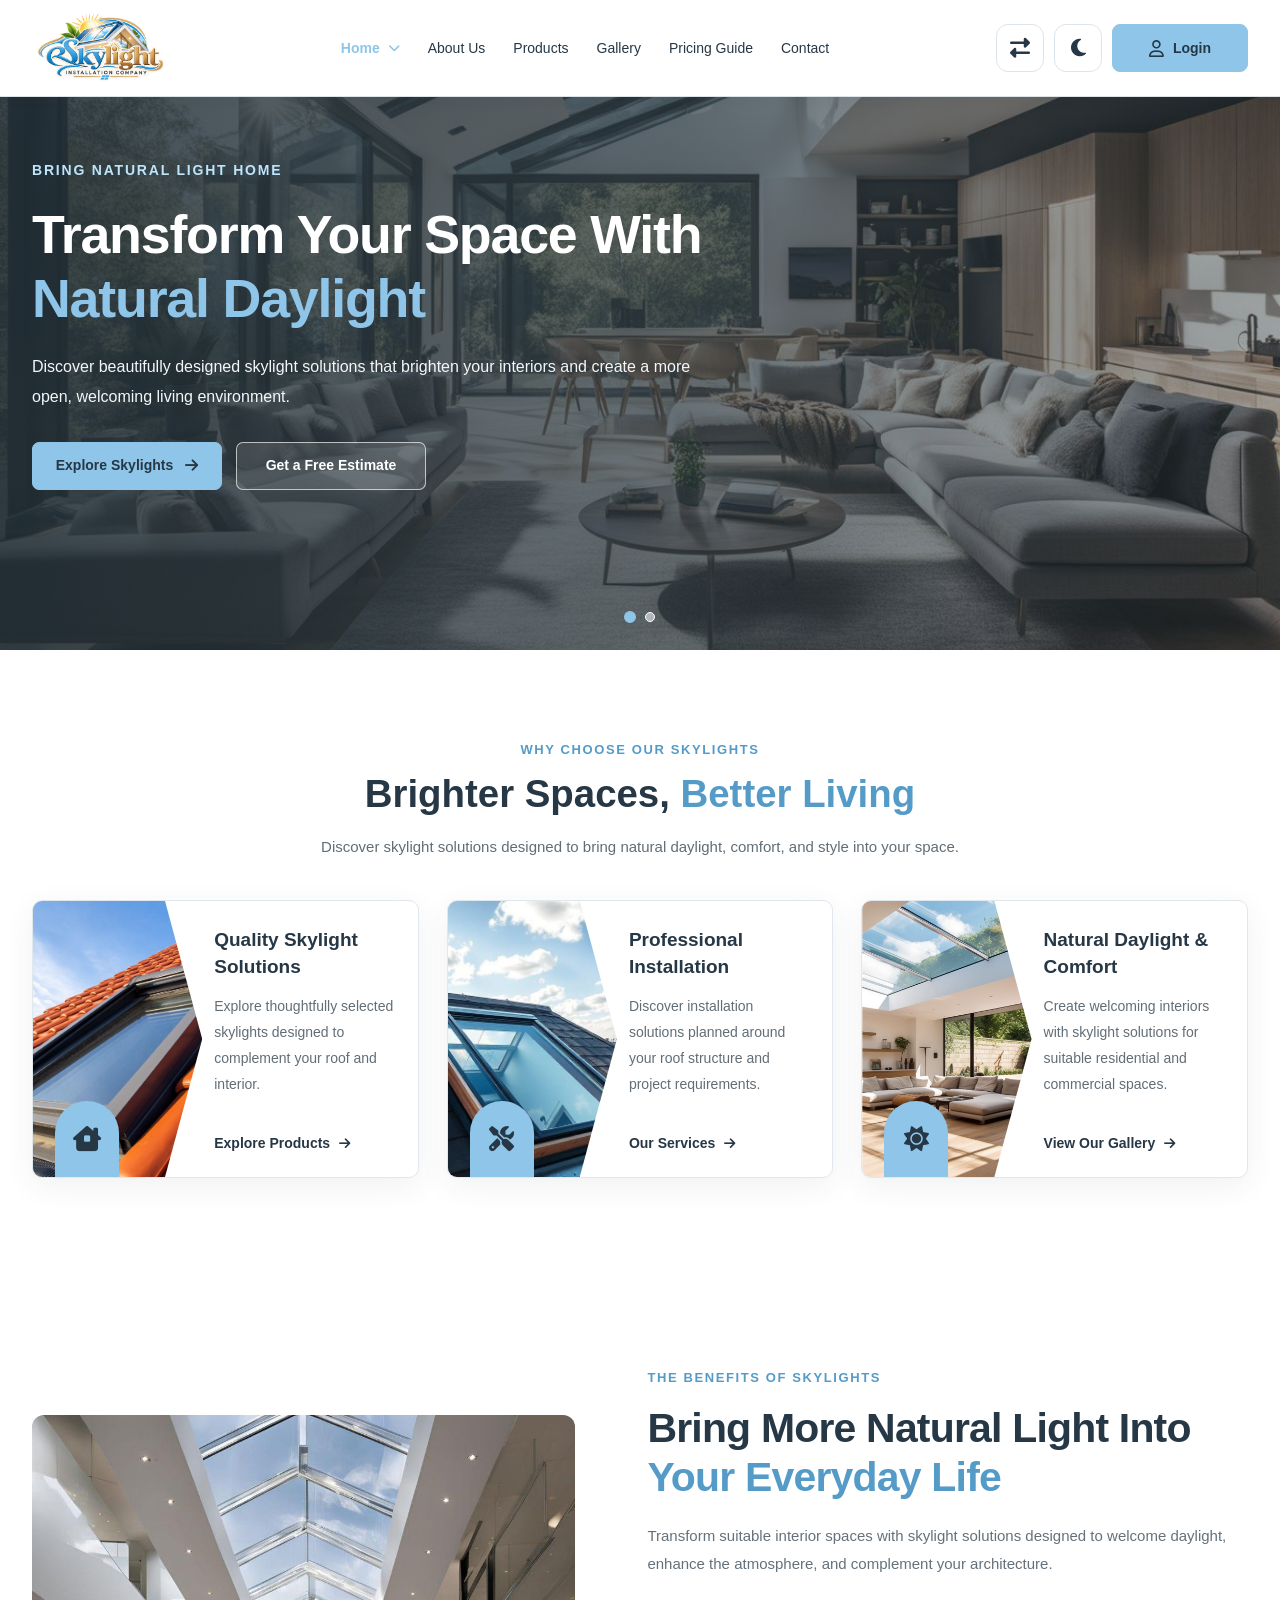
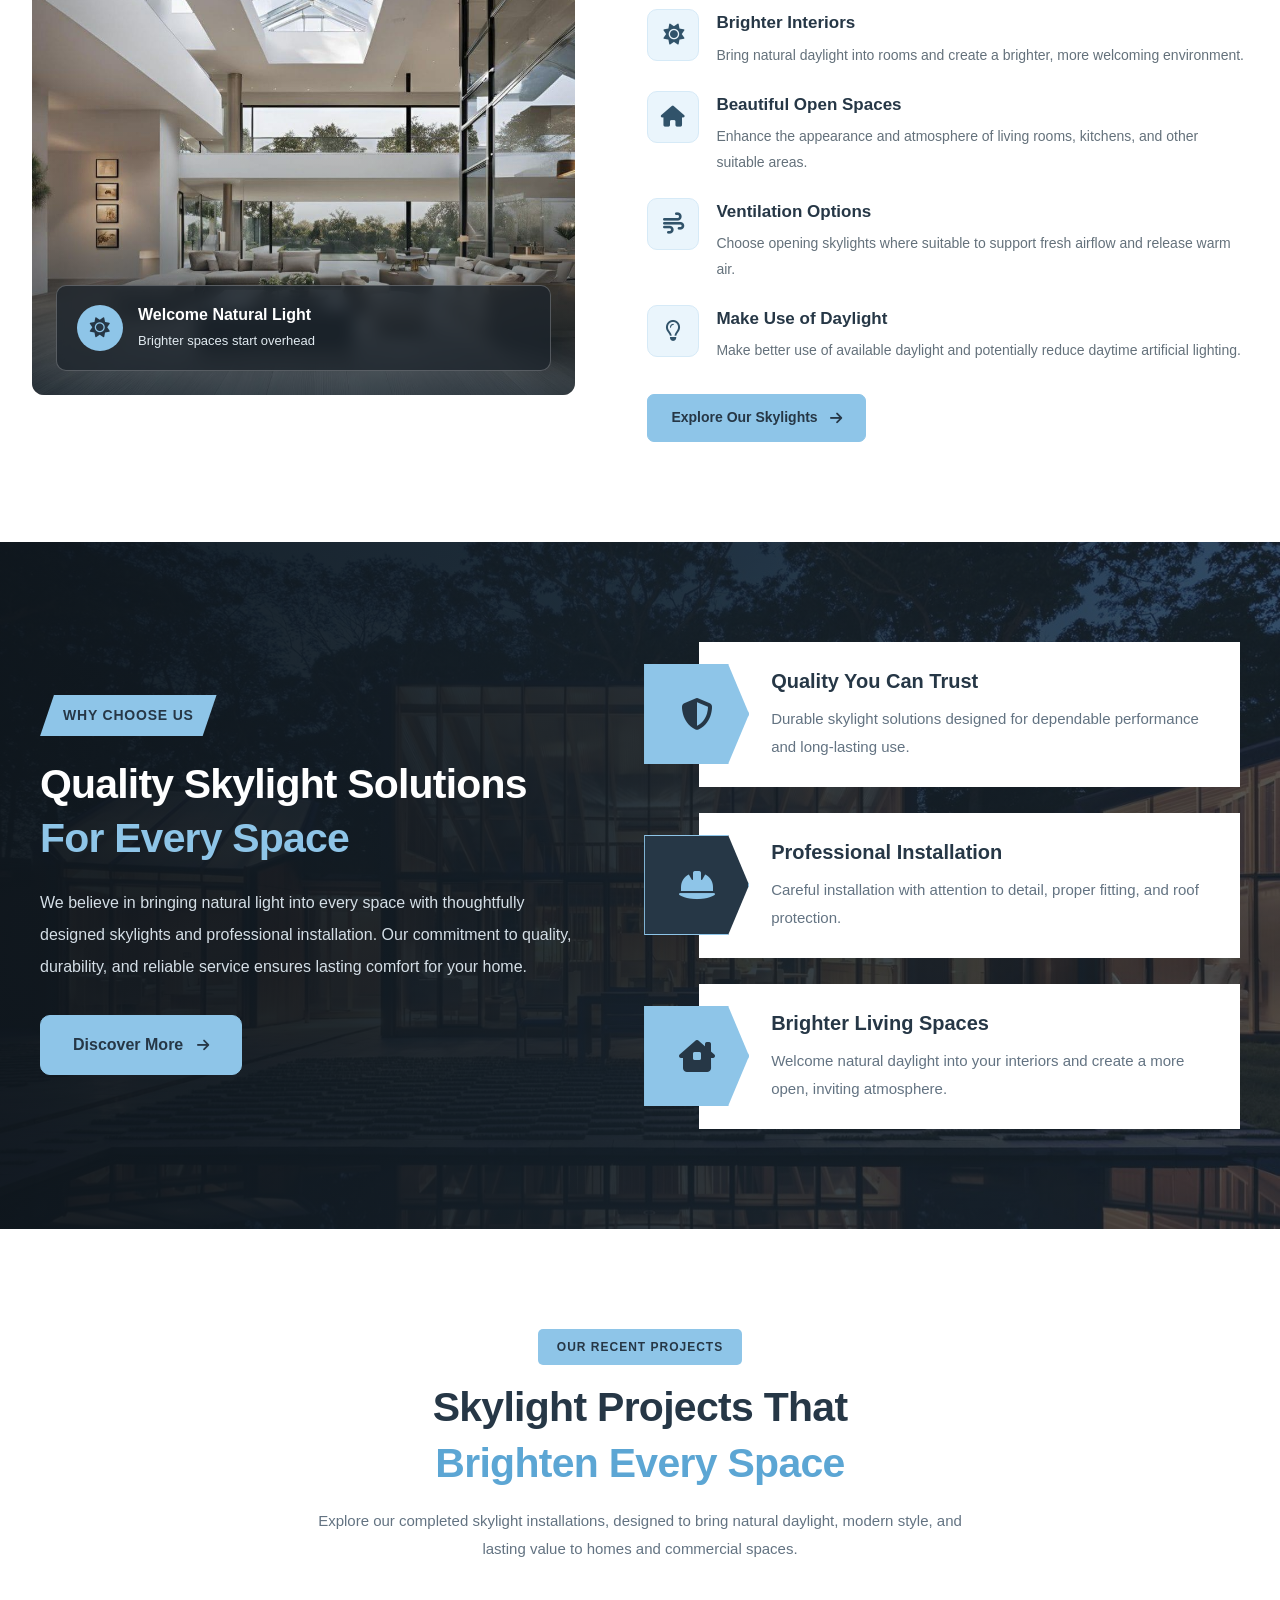
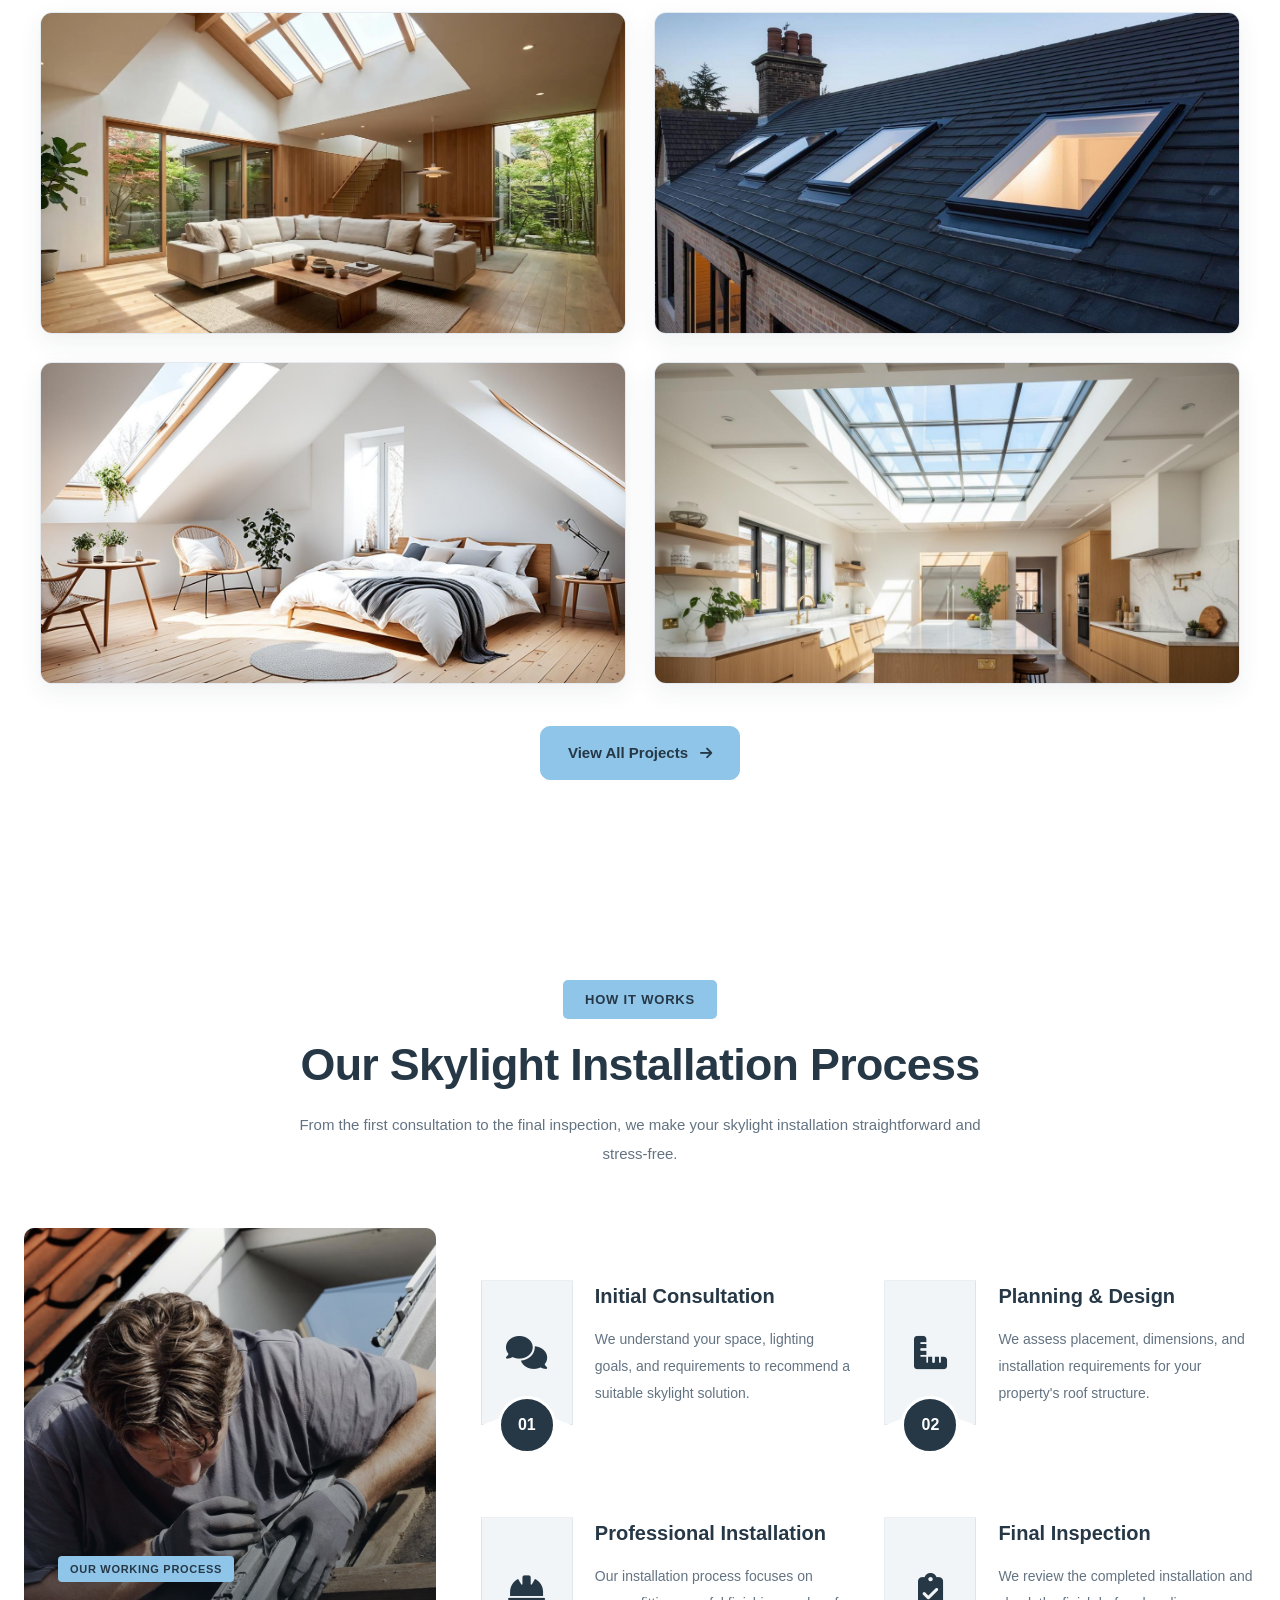
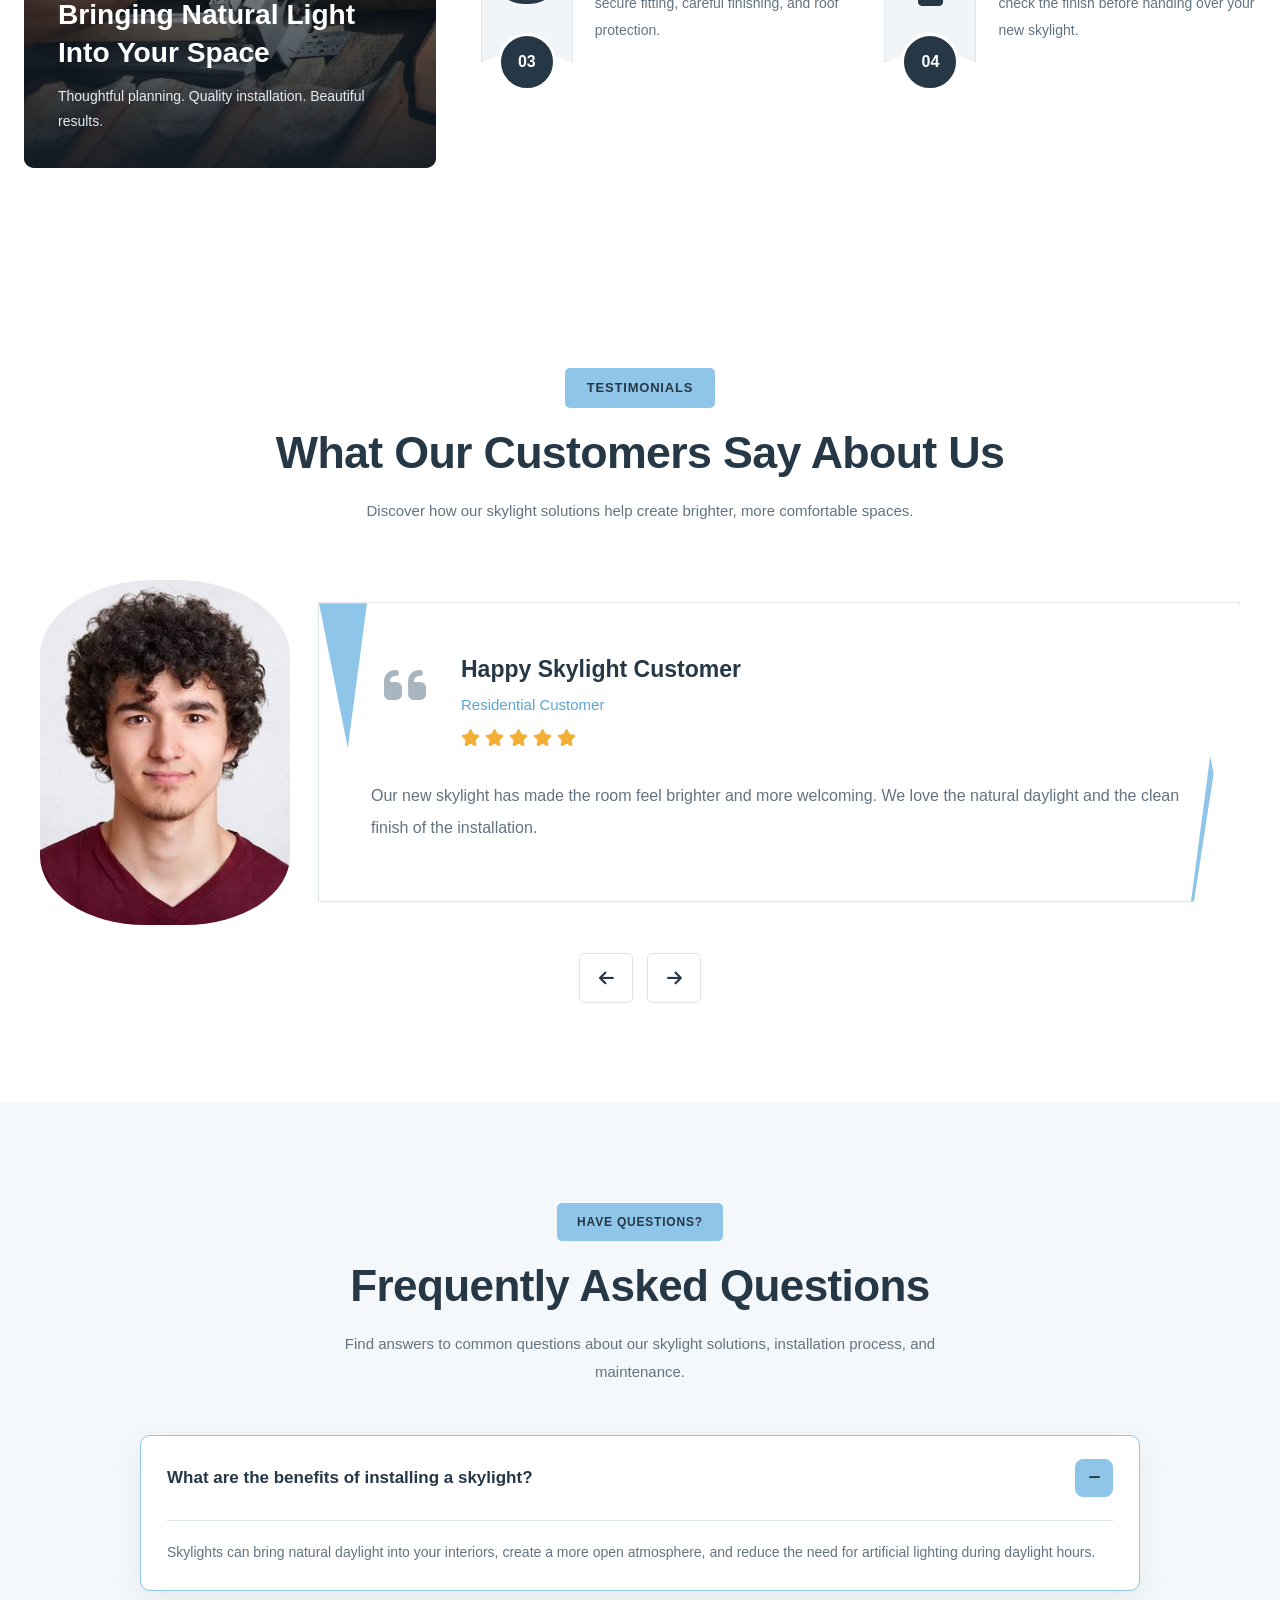
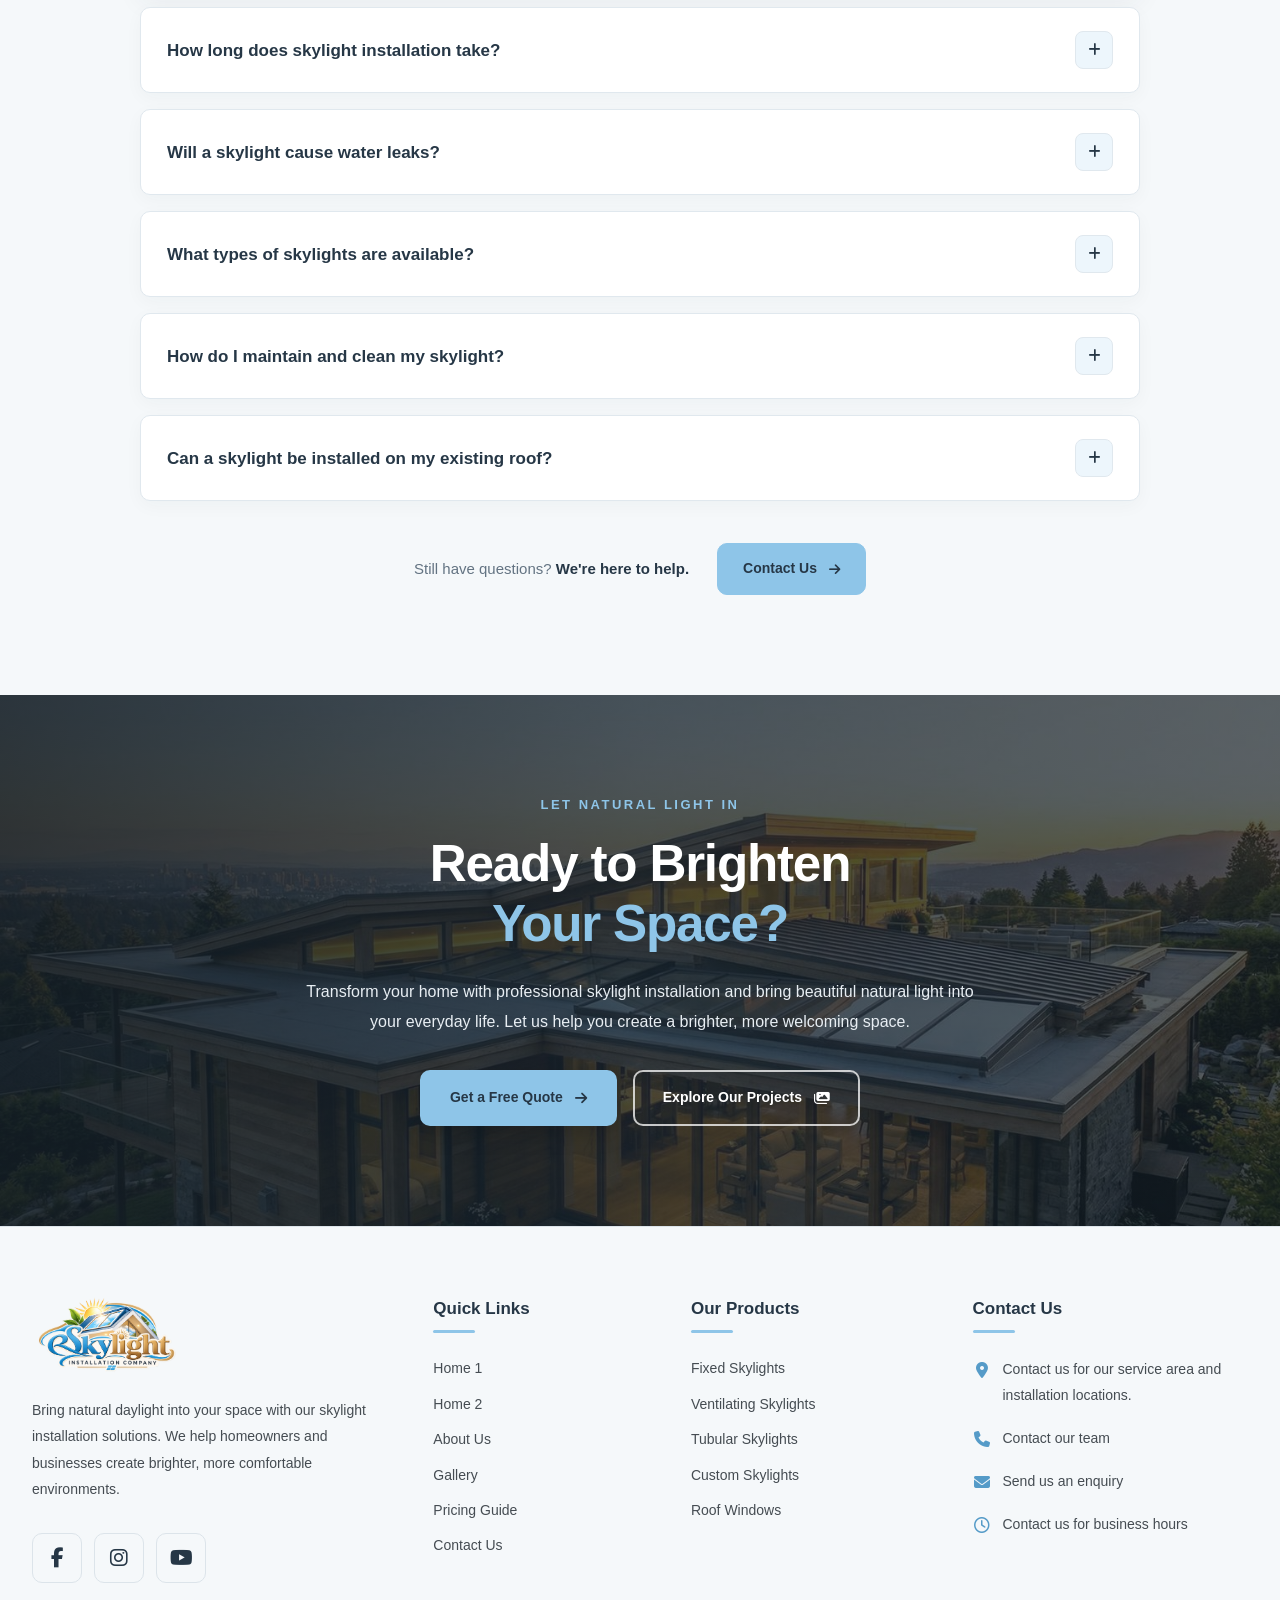
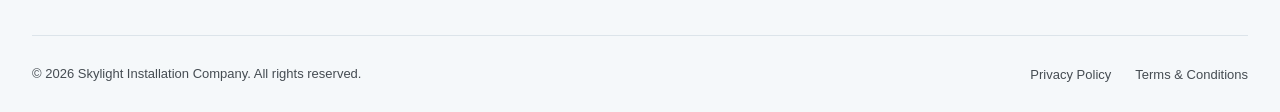
==== commit e02700fa: "Add files via upload" ====
--- a/index.html
+++ b/index.html
@@ -11,6 +11,9 @@
     >
 
     <title>Skylight Installation Company</title>
+    <!-- Favicon -->
+
+  <link rel="icon" type="image/png" href="images/logo.png">
 
     <!-- GOOGLE FONT -->
     <link rel="preconnect" href="https://fonts.googleapis.com">
--- a/css/style.css
+++ b/css/style.css
@@ -0,0 +1,26506 @@
+
+/* =========================================================
+   SKYLIGHT INSTALLATION COMPANY
+   PART 2 - COMPLETE HEADER CSS
+   Logo Left | Menus Center | Three Buttons Right
+========================================================= */
+
+/* ---------- HEADER VARIABLES ---------- */
+
+/* =========================================
+   GLOBAL FIX - WHITE SPACE / LINE
+   Apply to ALL pages
+========================================= */
+
+html {
+    width: 100%;
+    min-height: 100%;
+    margin: 0;
+    padding: 0;
+    overflow-x: clip;
+}
+
+body {
+    width: 100%;
+    min-height: 100vh;
+    margin: 0;
+    padding: 0;
+    overflow-x: clip;
+    box-sizing: border-box;
+}
+
+*,
+*::before,
+*::after {
+    box-sizing: border-box;
+}
+
+/* Prevent sections from exceeding viewport width */
+
+header,
+main,
+section,
+footer,
+.site-header,
+.site-footer {
+    max-width: 100%;
+}
+
+/* Images must stay within their containers */
+
+img,
+video,
+iframe {
+    max-width: 100%;
+}
+
+/* Mobile viewport protection */
+
+@media (max-width: 1199px) {
+    html,
+    body {
+        overflow-x: clip;
+    }
+}
+
+:root {
+    --header-height: 96px;
+
+    --primary: #8EC5E8;
+    --primary-dark: #559BC8;
+    --primary-light: #EAF5FC;
+
+    --header-bg: #FFFFFF;
+    --text-primary: #263746;
+    --text-secondary: #454C52;
+    --border-color: #DCE4EA;
+
+    --font-primary: "Inter", sans-serif;
+
+    --font-size-sm: 14px;
+    --font-size-base: 16px;
+
+    --header-icon-size: 48px;
+    --header-icon-font: 20px;
+    --header-action-gap: 10px;
+
+    --transition: 0.3s ease;
+}
+
+
+/* ---------- DARK MODE VARIABLES ---------- */
+
+body.dark-mode {
+    --header-bg: #1D252C;
+    --text-primary: #F4F7FA;
+    --text-secondary: #D0D8DE;
+    --border-color: #394650;
+}
+
+
+/* =========================================================
+   01. HEADER
+========================================================= */
+
+.site-header {
+    position: fixed;
+    top: 0;
+    left: 0;
+    z-index: 1000;
+
+    width: 100%;
+    min-height: var(--header-height);
+
+    background: var(--header-bg);
+    border-bottom: 1px solid var(--border-color);
+    box-shadow: 0 3px 12px rgba(38, 55, 70, 0.05);
+
+    transition:
+        background-color var(--transition),
+        border-color var(--transition),
+        box-shadow var(--transition);
+}
+
+
+/* Header container */
+
+.site-header .header-container {
+    position: relative;
+
+    display: flex;
+    align-items: center;
+    justify-content: space-between;
+
+    width: min(1360px, calc(100% - 64px));
+    min-height: var(--header-height);
+
+    margin-inline: auto;
+}
+
+
+/* =========================================================
+   02. LOGO - LEFT SIDE
+   Existing logo position is preserved
+========================================================= */
+
+.site-header .site-logo {
+    position: relative;
+    z-index: 4;
+
+    display: flex;
+    align-items: center;
+    justify-content: flex-start;
+
+    flex: 0 0 220px;
+    width: 220px;
+    max-width: 220px;
+}
+
+.site-header .logo-image {
+    display: block;
+
+    width: 200px;
+    max-width: 100%;
+    max-height: 72px;
+
+    object-fit: contain;
+    object-position: left center;
+}
+
+
+/* =========================================================
+   03. NAVIGATION - CENTER
+   main-navigation becomes a neutral wrapper.
+   Its children are positioned relative to header-container.
+========================================================= */
+
+.site-header .main-navigation {
+    position: static;
+
+    display: block;
+
+    width: auto;
+    max-width: none;
+
+    margin: 0;
+    padding: 0;
+
+    transform: none;
+}
+
+
+/* Center the menu independently */
+
+.site-header .nav-list {
+    position: absolute;
+    top: 50%;
+    left: 50%;
+    z-index: 2;
+
+    display: flex;
+    align-items: center;
+    justify-content: center;
+
+    width: max-content;
+    gap: 28px;
+
+    margin: 0;
+    padding: 0;
+
+    transform: translate(-50%, -50%);
+}
+
+
+/* Individual menu items */
+
+.site-header .nav-item {
+    position: relative;
+
+    display: flex;
+    align-items: center;
+
+    flex: 0 0 auto;
+}
+
+
+/* Menu links */
+
+.site-header .nav-link {
+    display: inline-flex;
+    align-items: center;
+    justify-content: center;
+    gap: 8px;
+
+    min-height: 44px;
+    padding: 0;
+
+    color: var(--text-primary);
+    background: transparent;
+    border: none;
+
+    font-family: var(--font-primary);
+    font-size: var(--font-size-sm);
+    font-weight: 500;
+
+    line-height: 1;
+    white-space: nowrap;
+
+    transition: color var(--transition);
+}
+
+.site-header .nav-link:hover {
+    color: var(--primary-dark);
+}
+
+.site-header .nav-link i {
+    font-size: 12px;
+    transition: transform var(--transition);
+}
+
+
+/* =========================================================
+   04. HOME DROPDOWN
+========================================================= */
+
+.site-header .has-dropdown {
+    position: relative;
+}
+
+.site-header .dropdown-menu {
+    position: absolute;
+    top: calc(100% + 8px);
+    left: 0;
+    z-index: 1100;
+
+    display: flex;
+    flex-direction: column;
+
+    min-width: 170px;
+    padding: 8px;
+
+    background: #FFFFFF;
+    border: 1px solid #DCE4EA;
+    border-radius: 8px;
+
+    box-shadow: 0 8px 24px rgba(38, 55, 70, 0.10);
+
+    opacity: 0;
+    visibility: hidden;
+    pointer-events: none;
+
+    transform: translateY(8px);
+
+    transition:
+        opacity var(--transition),
+        visibility var(--transition),
+        transform var(--transition);
+}
+
+.site-header .dropdown-menu li {
+    width: 100%;
+}
+
+.site-header .dropdown-menu a {
+    display: flex;
+    align-items: center;
+
+    width: 100%;
+    min-height: 40px;
+    padding: 10px 12px;
+
+    color: #263746;
+    border-radius: 5px;
+
+    font-family: var(--font-primary);
+    font-size: var(--font-size-sm);
+
+    transition:
+        color var(--transition),
+        background-color var(--transition);
+}
+
+.site-header .dropdown-menu a:hover {
+    color: #263746;
+    background: #EAF5FC;
+}
+
+
+/* Desktop hover dropdown */
+
+@media (hover: hover) and (pointer: fine) {
+    .site-header .has-dropdown:hover > .dropdown-menu,
+    .site-header .has-dropdown:focus-within > .dropdown-menu {
+        opacity: 1;
+        visibility: visible;
+        pointer-events: auto;
+        transform: translateY(0);
+    }
+}
+
+
+/* JavaScript-controlled dropdown */
+
+.site-header .has-dropdown.is-open > .dropdown-menu {
+    opacity: 1;
+    visibility: visible;
+    pointer-events: auto;
+    transform: translateY(0);
+}
+
+
+/* =========================================================
+   05. THREE HEADER BUTTONS - RIGHT CORNER
+   RTL | DARK MODE | LOGIN
+
+   IMPORTANT:
+   .header-actions may remain inside main-navigation.
+   Because main-navigation is now position: static,
+   these actions are positioned relative to header-container.
+========================================================= */
+
+.site-header .header-actions {
+    position: absolute;
+    top: 50%;
+    right: 0;
+    left: auto;
+    z-index: 5;
+
+    display: flex;
+    flex-direction: row;
+    align-items: center;
+    justify-content: flex-end;
+
+    flex-wrap: nowrap;
+    gap: var(--header-action-gap);
+
+    width: max-content;
+    margin: 0;
+    padding: 0;
+
+    transform: translateY(-50%);
+}
+
+
+/* =========================================================
+   06. RTL AND DARK MODE ICON BUTTONS
+   Equal medium size and matching borders
+========================================================= */
+
+.site-header .header-icon-btn {
+    display: inline-flex;
+    align-items: center;
+    justify-content: center;
+
+    flex: 0 0 var(--header-icon-size);
+
+    width: var(--header-icon-size);
+    min-width: var(--header-icon-size);
+
+    height: var(--header-icon-size);
+    min-height: var(--header-icon-size);
+
+    margin: 0;
+    padding: 0;
+
+    color: #263746;
+    background: #FFFFFF;
+
+    border: 1px solid #DCE4EA;
+    border-radius: 12px;
+
+    font-family: var(--font-primary);
+    font-size: var(--header-icon-font);
+    line-height: 1;
+
+    box-shadow: none;
+
+    transition:
+        color var(--transition),
+        background-color var(--transition),
+        border-color var(--transition);
+}
+
+
+/* Keep icon size consistent */
+
+.site-header .header-icon-btn i {
+    display: inline-block;
+
+    font-size: var(--header-icon-font);
+    line-height: 1;
+}
+
+
+/* Hover */
+
+.site-header .header-icon-btn:hover {
+    color: #263746;
+    background: #F1F6F9;
+    border-color: #B9D8EA;
+    box-shadow: none;
+}
+
+
+/* =========================================================
+   07. LOGIN BUTTON - PRIMARY SKY BLUE
+   Smaller than the previous oversized button
+========================================================= */
+
+.site-header .header-actions .login-btn {
+    display: inline-flex;
+    align-items: center;
+    justify-content: center;
+    gap: 9px;
+
+    flex: 0 0 136px;
+
+    width: 136px;
+    min-width: 136px;
+
+    height: 48px;
+    min-height: 48px;
+
+    margin: 0;
+    padding: 0 14px;
+
+    color: #263746;
+    background: #8EC5E8;
+
+    border: 1px solid #8EC5E8;
+    border-radius: 8px;
+
+    font-family: var(--font-primary);
+    font-size: var(--font-size-sm);
+    font-weight: 600;
+
+    line-height: 1;
+    white-space: nowrap;
+
+    box-shadow: none;
+
+    transition:
+        background-color var(--transition),
+        border-color var(--transition);
+}
+
+
+/* Login icon */
+
+.site-header .header-actions .login-btn i {
+    font-size: 17px;
+}
+
+
+/* Login text */
+
+.site-header .header-actions .login-btn span {
+    font-size: var(--font-size-sm);
+    font-weight: 600;
+}
+
+
+/* Login hover */
+
+.site-header .header-actions .login-btn:hover {
+    color: #263746;
+    background: #DCEFF9;
+    border-color: #559BC8;
+    box-shadow: none;
+}
+
+
+/* =========================================================
+   08. HAMBURGER BUTTON
+   Responsive visibility stays in responsive.css
+========================================================= */
+
+.site-header .menu-toggle {
+    display: none;
+    align-items: center;
+    justify-content: center;
+
+    width: 44px;
+    height: 44px;
+
+    padding: 0;
+
+    color: var(--text-primary);
+    background: var(--bg-surface, #FFFFFF);
+
+    border: 1px solid var(--border-color);
+    border-radius: 8px;
+}
+
+.site-header .menu-toggle span {
+    display: block;
+}
+
+
+/* =========================================================
+   09. DARK MODE - HEADER
+========================================================= */
+
+body.dark-mode .site-header {
+    background: #1D252C;
+    border-bottom-color: #394650;
+    box-shadow: 0 4px 24px rgba(0, 0, 0, 0.20);
+}
+
+
+/* Dark mode navigation */
+
+body.dark-mode .site-header .nav-link {
+    color: #F4F7FA;
+}
+
+body.dark-mode .site-header .nav-link:hover {
+    color: #8EC5E8;
+}
+
+
+/* Dark mode dropdown */
+
+body.dark-mode .site-header .dropdown-menu {
+    background: #1D252C;
+    border-color: #394650;
+}
+
+body.dark-mode .site-header .dropdown-menu a {
+    color: #F4F7FA;
+}
+
+body.dark-mode .site-header .dropdown-menu a:hover {
+    color: #F4F7FA;
+    background: #293E4B;
+}
+
+
+/* Dark mode RTL and Dark Mode buttons */
+
+body.dark-mode .site-header .header-icon-btn {
+    color: #F4F7FA;
+    background: #1D252C;
+    border-color: #394650;
+}
+
+body.dark-mode .site-header .header-icon-btn:hover {
+    color: #8EC5E8;
+    background: #293E4B;
+    border-color: #8EC5E8;
+}
+
+
+/* Login remains primary sky blue */
+
+body.dark-mode .site-header .header-actions .login-btn {
+    color: #263746;
+    background: #8EC5E8;
+    border-color: #8EC5E8;
+}
+
+body.dark-mode .site-header .header-actions .login-btn:hover {
+    color: #263746;
+    background: #B4DDF4;
+    border-color: #B4DDF4;
+}
+
+
+/* Dark mode hamburger */
+
+body.dark-mode .site-header .menu-toggle {
+    color: #F4F7FA;
+    background: #1D252C;
+    border-color: #394650;
+}
+
+
+/* =========================================================
+   END OF HEADER CSS
+   Responsive rules remain in responsive.css
+========================================================= */
+
+/* Remove underline from all header navigation links */
+
+.site-header .nav-link,
+.site-header .nav-link:link,
+.site-header .nav-link:visited,
+.site-header .nav-link:hover,
+.site-header .nav-link:active,
+.site-header .nav-link:focus,
+.site-header .dropdown-menu a,
+.site-header .dropdown-menu a:link,
+.site-header .dropdown-menu a:visited,
+.site-header .dropdown-menu a:hover,
+.site-header .dropdown-menu a:active,
+.site-header .dropdown-menu a:focus {
+    text-decoration: none !important;
+}
+
+/* Keep the Login button text without underline */
+
+.site-header .login-btn,
+.site-header .login-btn:link,
+.site-header .login-btn:visited,
+.site-header .login-btn:hover,
+.site-header .login-btn:active,
+.site-header .login-btn:focus {
+    text-decoration: none !important;
+}
+
+/* =========================================================
+   SKYLIGHT - COMPLETE WEBSITE DARK MODE FIX
+   Add at the END of css/style.css
+========================================================= */
+
+body.dark-mode {
+    color: #D0D8DE;
+    background-color: #151B20;
+}
+
+/* Main page containers */
+
+body.dark-mode main,
+body.dark-mode section,
+body.dark-mode article,
+body.dark-mode aside,
+body.dark-mode .container,
+body.dark-mode .section,
+body.dark-mode .section-alt,
+body.dark-mode .page-content,
+body.dark-mode .page-wrapper,
+body.dark-mode .content-wrapper,
+body.dark-mode .site-main {
+    background-color: #151B20;
+    color: #D0D8DE;
+}
+
+/* Header */
+
+body.dark-mode .site-header,
+body.dark-mode .header-container,
+body.dark-mode .main-navigation {
+    background-color: #1D252C;
+    color: #F4F7FA;
+    border-color: #394650;
+}
+
+/* Headings */
+
+body.dark-mode h1,
+body.dark-mode h2,
+body.dark-mode h3,
+body.dark-mode h4,
+body.dark-mode h5,
+body.dark-mode h6,
+body.dark-mode .section-title,
+body.dark-mode .section-heading {
+    color: #F4F7FA;
+}
+
+/* Paragraphs and general text */
+
+body.dark-mode p,
+body.dark-mode li,
+body.dark-mode label,
+body.dark-mode small,
+body.dark-mode .description,
+body.dark-mode .section-description {
+    color: #D0D8DE;
+}
+
+/* Links */
+
+body.dark-mode a {
+    color: #D0D8DE;
+}
+
+body.dark-mode a:hover {
+    color: #8EC5E8;
+}
+
+/* Cards and content boxes */
+
+body.dark-mode .card,
+body.dark-mode .content-card,
+body.dark-mode .service-card,
+body.dark-mode .product-card,
+body.dark-mode .feature-card,
+body.dark-mode .pricing-card,
+body.dark-mode .gallery-card,
+body.dark-mode .testimonial-card,
+body.dark-mode .info-card {
+    background-color: #1D252C;
+    color: #D0D8DE;
+    border-color: #394650;
+    box-shadow: 0 4px 16px rgba(0, 0, 0, 0.15);
+}
+
+/* Dropdown */
+
+body.dark-mode .dropdown-menu {
+    background-color: #1D252C;
+    border-color: #394650;
+}
+
+body.dark-mode .dropdown-menu a {
+    color: #F4F7FA;
+}
+
+body.dark-mode .dropdown-menu a:hover {
+    background-color: #293E4B;
+    color: #8EC5E8;
+}
+
+/* Forms */
+
+body.dark-mode input,
+body.dark-mode textarea,
+body.dark-mode select {
+    color: #F4F7FA;
+    background-color: #222C34;
+    border-color: #394650;
+}
+
+body.dark-mode input::placeholder,
+body.dark-mode textarea::placeholder {
+    color: #A3AFB8;
+}
+
+body.dark-mode input:focus,
+body.dark-mode textarea:focus,
+body.dark-mode select:focus {
+    border-color: #8EC5E8;
+    box-shadow: 0 0 0 3px rgba(142, 197, 232, 0.15);
+}
+
+/* Tables */
+
+body.dark-mode table,
+body.dark-mode th,
+body.dark-mode td {
+    color: #D0D8DE;
+    border-color: #394650;
+}
+
+body.dark-mode th {
+    background-color: #222C34;
+}
+
+/* Footer */
+
+body.dark-mode footer,
+body.dark-mode .site-footer {
+    color: #D0D8DE;
+    background-color: #1D252C;
+    border-color: #394650;
+}
+
+/* Buttons retain the sky-blue brand color */
+
+body.dark-mode .primary-btn,
+body.dark-mode .hero-btn,
+body.dark-mode .header-actions .login-btn {
+    color: #263746;
+    background-color: #8EC5E8;
+    border-color: #8EC5E8;
+}
+
+/* RTL and dark mode icon buttons */
+
+body.dark-mode .header-icon-btn {
+    color: #F4F7FA;
+    background-color: #1D252C;
+    border-color: #394650;
+}
+
+/* Mobile navigation */
+
+body.dark-mode .main-navigation {
+    background-color: #1D252C;
+    border-color: #394650;
+}
+
+/* Common decorative panels */
+
+body.dark-mode .bg-light,
+body.dark-mode .light-bg,
+body.dark-mode .background-light,
+body.dark-mode .section-background {
+    background-color: #1D252C;
+    color: #D0D8DE;
+}
+
+/* Smooth theme transition */
+
+body,
+body * {
+    transition-property: background-color, color, border-color;
+    transition-duration: 0.25s;
+    transition-timing-function: ease;
+}
+
+/* =========================================
+   DESKTOP - MOVE MENUS SLIGHTLY LEFT
+========================================= */
+
+@media (min-width: 1200px) {
+    .site-header .nav-list {
+        left: calc(50% - 55px);
+    }
+}
+
+
+
+
+
+
+
+/*********FOOOTER********/
+
+
+/* =========================================================
+   SKYLIGHT INSTALLATION COMPANY
+   PART 2 - FOOTER MAIN CSS + DARK MODE
+========================================================= */
+
+
+/* =========================================================
+   01. FOOTER VARIABLES
+========================================================= */
+
+:root {
+    --footer-bg: #F5F8FA;
+    --footer-text: #454C52;
+    --footer-heading: #263746;
+    --footer-border: #DCE4EA;
+    --footer-link: #454C52;
+    --footer-link-hover: #559BC8;
+    --footer-accent: #8EC5E8;
+
+    --footer-social-bg: transparent;
+    --footer-social-border: #DCE4EA;
+    --footer-social-color: #263746;
+
+    --footer-font: var(--font-primary, "Inter", sans-serif);
+}
+
+
+/* =========================================================
+   02. FOOTER BASE
+========================================================= */
+
+.site-footer {
+    position: relative;
+    width: 100%;
+    padding: 70px 0 0;
+
+    color: var(--footer-text);
+    background: var(--footer-bg);
+    border-top: 1px solid var(--footer-border);
+
+    font-family: var(--footer-font);
+
+    transition:
+        background-color 0.3s ease,
+        color 0.3s ease,
+        border-color 0.3s ease;
+}
+
+
+/* =========================================================
+   03. FOOTER CONTAINER
+========================================================= */
+
+.footer-container {
+    width: min(1360px, calc(100% - 64px));
+    margin-inline: auto;
+}
+
+
+/* =========================================================
+   04. FOOTER GRID
+========================================================= */
+
+.footer-main {
+    display: grid;
+    grid-template-columns: 1.5fr 0.9fr 1fr 1.15fr;
+    gap: 42px;
+    align-items: start;
+
+    padding-bottom: 52px;
+}
+
+.footer-column {
+    min-width: 0;
+}
+
+
+/* =========================================================
+   05. COMPANY LOGO
+========================================================= */
+
+.footer-brand {
+    display: flex;
+    flex-direction: column;
+    align-items: flex-start;
+}
+
+.footer-logo {
+    display: inline-flex;
+    align-items: center;
+
+    width: 200px;
+    max-width: 100%;
+    margin-bottom: 22px;
+
+    text-decoration: none;
+}
+
+.footer-logo-image {
+    display: block;
+
+    width: 100%;
+    max-width: 200px;
+    max-height: 78px;
+
+    object-fit: contain;
+    object-position: left center;
+}
+
+
+/* =========================================================
+   06. COMPANY DESCRIPTION
+========================================================= */
+
+.footer-description {
+    max-width: 340px;
+    margin: 0 0 22px;
+
+    color: var(--footer-text);
+    font-family: var(--footer-font);
+    font-size: 14px;
+    font-weight: 400;
+    line-height: 1.9;
+}
+
+
+/* =========================================================
+   07. SOCIAL MEDIA ICONS
+   Facebook | Instagram | YouTube
+========================================================= */
+
+.footer-socials {
+    display: flex;
+    align-items: center;
+    justify-content: flex-start;
+    flex-wrap: wrap;
+    gap: 12px;
+
+    width: 100%;
+    margin-top: 8px;
+}
+
+.footer-social-link {
+    display: inline-flex;
+    align-items: center;
+    justify-content: center;
+
+    flex: 0 0 50px;
+    width: 50px;
+    min-width: 50px;
+
+    height: 50px;
+    min-height: 50px;
+
+    padding: 0;
+
+    color: var(--footer-social-color);
+    background: var(--footer-social-bg);
+
+    border: 1px solid var(--footer-social-border);
+    border-radius: 10px;
+
+    font-family: var(--footer-font);
+    font-size: 20px;
+    line-height: 1;
+
+    text-decoration: none;
+
+    transition:
+        color 0.3s ease,
+        background-color 0.3s ease,
+        border-color 0.3s ease,
+        transform 0.3s ease;
+}
+
+.footer-social-link i {
+    display: block;
+    font-size: 20px;
+    line-height: 1;
+}
+
+.footer-social-link:hover {
+    color: #263746;
+    background: #8EC5E8;
+    border-color: #8EC5E8;
+
+    transform: translateY(-3px);
+}
+
+
+/* =========================================================
+   08. COLUMN HEADINGS
+========================================================= */
+
+.footer-heading {
+    position: relative;
+
+    margin: 0 0 24px;
+    padding-bottom: 13px;
+
+    color: var(--footer-heading);
+    font-family: var(--footer-font);
+    font-size: 17px;
+    font-weight: 700;
+    line-height: 1.4;
+}
+
+.footer-heading::after {
+    content: "";
+
+    position: absolute;
+    bottom: 0;
+    left: 0;
+
+    width: 42px;
+    height: 3px;
+
+    background: var(--footer-accent);
+    border-radius: 3px;
+}
+
+
+/* =========================================================
+   09. QUICK LINKS AND PRODUCT LINKS
+========================================================= */
+
+.footer-links {
+    display: flex;
+    flex-direction: column;
+    align-items: flex-start;
+    gap: 13px;
+
+    margin: 0;
+    padding: 0;
+
+    list-style: none;
+}
+
+.footer-links li {
+    margin: 0;
+    padding: 0;
+}
+
+.footer-links a {
+    display: inline-flex;
+    align-items: center;
+
+    color: var(--footer-link);
+    font-family: var(--footer-font);
+    font-size: 14px;
+    font-weight: 400;
+    line-height: 1.6;
+
+    text-decoration: none;
+
+    transition:
+        color 0.3s ease,
+        transform 0.3s ease;
+}
+
+.footer-links a:hover {
+    color: var(--footer-link-hover);
+    transform: translateX(4px);
+}
+
+
+/* =========================================================
+   10. CONTACT INFORMATION
+========================================================= */
+
+.footer-contact-list {
+    display: flex;
+    flex-direction: column;
+    gap: 18px;
+
+    margin: 0;
+    padding: 0;
+
+    list-style: none;
+}
+
+.footer-contact-list li {
+    display: flex;
+    align-items: flex-start;
+    gap: 12px;
+
+    margin: 0;
+    padding: 0;
+
+    color: var(--footer-text);
+    font-family: var(--footer-font);
+    font-size: 14px;
+    line-height: 1.8;
+}
+
+.footer-contact-list li > i {
+    display: inline-flex;
+    align-items: center;
+    justify-content: center;
+
+    flex: 0 0 18px;
+    width: 18px;
+
+    margin-top: 5px;
+
+    color: var(--footer-link-hover);
+    font-size: 16px;
+}
+
+.footer-contact-list li span,
+.footer-contact-list li a {
+    min-width: 0;
+
+    color: var(--footer-text);
+    font-family: var(--footer-font);
+    font-size: 14px;
+    line-height: 1.8;
+
+    text-decoration: none;
+    overflow-wrap: anywhere;
+
+    transition: color 0.3s ease;
+}
+
+.footer-contact-list li a:hover {
+    color: var(--footer-link-hover);
+}
+
+
+/* =========================================================
+   11. FOOTER DIVIDER
+========================================================= */
+
+.footer-divider {
+    width: 100%;
+    height: 1px;
+
+    background: var(--footer-border);
+}
+
+
+/* =========================================================
+   12. COPYRIGHT AND BOTTOM LINKS
+========================================================= */
+
+.footer-bottom {
+    display: flex;
+    align-items: center;
+    justify-content: space-between;
+    gap: 24px;
+
+    min-height: 76px;
+    padding: 18px 0;
+}
+
+.footer-copyright {
+    margin: 0;
+
+    color: var(--footer-text);
+    font-family: var(--footer-font);
+    font-size: 13px;
+    font-weight: 400;
+    line-height: 1.7;
+}
+
+.footer-bottom-links {
+    display: flex;
+    align-items: center;
+    justify-content: flex-end;
+    flex-wrap: wrap;
+    gap: 24px;
+}
+
+.footer-bottom-links a {
+    color: var(--footer-link);
+    font-family: var(--footer-font);
+    font-size: 13px;
+    font-weight: 400;
+
+    text-decoration: none;
+
+    transition: color 0.3s ease;
+}
+
+.footer-bottom-links a:hover {
+    color: var(--footer-link-hover);
+}
+
+
+/* =========================================================
+   13. FOOTER DARK MODE
+========================================================= */
+
+body.dark-mode {
+    --footer-bg: #1D252C;
+    --footer-text: #D0D8DE;
+    --footer-heading: #F4F7FA;
+    --footer-border: #394650;
+    --footer-link: #D0D8DE;
+    --footer-link-hover: #8EC5E8;
+    --footer-accent: #8EC5E8;
+
+    --footer-social-bg: transparent;
+    --footer-social-border: #52606B;
+    --footer-social-color: #D0D8DE;
+}
+
+body.dark-mode .site-footer {
+    color: var(--footer-text);
+    background: var(--footer-bg);
+    border-top-color: var(--footer-border);
+}
+
+body.dark-mode .footer-description,
+body.dark-mode .footer-copyright,
+body.dark-mode .footer-contact-list li,
+body.dark-mode .footer-contact-list li span,
+body.dark-mode .footer-contact-list li a,
+body.dark-mode .footer-links a,
+body.dark-mode .footer-bottom-links a {
+    color: var(--footer-text);
+}
+
+body.dark-mode .footer-heading {
+    color: var(--footer-heading);
+}
+
+body.dark-mode .footer-heading::after {
+    background: var(--footer-accent);
+}
+
+body.dark-mode .footer-divider {
+    background: var(--footer-border);
+}
+
+body.dark-mode .footer-social-link {
+    color: var(--footer-social-color);
+    background: var(--footer-social-bg);
+    border-color: var(--footer-social-border);
+}
+
+body.dark-mode .footer-social-link:hover {
+    color: #263746;
+    background: #8EC5E8;
+    border-color: #8EC5E8;
+}
+
+
+/* =========================================================
+   14. FOOTER RTL
+========================================================= */
+
+html[dir="rtl"] .footer-brand,
+body.rtl-mode .footer-brand {
+    align-items: flex-start;
+}
+
+html[dir="rtl"] .footer-logo-image,
+body.rtl-mode .footer-logo-image {
+    object-position: right center;
+}
+
+html[dir="rtl"] .footer-heading::after,
+body.rtl-mode .footer-heading::after {
+    right: 0;
+    left: auto;
+}
+
+html[dir="rtl"] .footer-links,
+body.rtl-mode .footer-links {
+    align-items: flex-start;
+}
+
+html[dir="rtl"] .footer-links a:hover,
+body.rtl-mode .footer-links a:hover {
+    transform: translateX(-4px);
+}
+
+html[dir="rtl"] .footer-bottom,
+body.rtl-mode .footer-bottom {
+    direction: rtl;
+}
+
+html[dir="rtl"] .footer-socials,
+body.rtl-mode .footer-socials {
+    flex-direction: row;
+}
+
+
+/* =========================================================
+   15. ACCESSIBILITY
+========================================================= */
+
+.footer-social-link:focus-visible,
+.footer-links a:focus-visible,
+.footer-bottom-links a:focus-visible {
+    outline: 3px solid var(--footer-link-hover);
+    outline-offset: 4px;
+}
+
+
+/* =========================================================
+   END OF FOOTER CSS
+========================================================= */
+
+
+
+
+
+
+
+
+
+/**********HOME-1*******/
+
+
+/* =========================================================
+   HOME 1 - HERO SECTION
+   Consistent Typography + Primary & Secondary Buttons
+========================================================= */
+
+.home1-hero {
+    position: relative;
+    width: 100%;
+    min-height: 650px;
+    margin-top: var(--header-height, 96px);
+    overflow: hidden;
+    background: #34434B;
+    font-family: var(--font-primary, "Inter", sans-serif);
+}
+
+.home1-hero-slider {
+    position: relative;
+    width: 100%;
+    min-height: 650px;
+}
+
+.home1-hero-slide {
+    position: absolute;
+    inset: 0;
+    display: flex;
+    align-items: center;
+
+    min-height: 650px;
+    padding: 90px 0;
+
+    background-image: var(--hero-image);
+    background-position: center;
+    background-repeat: no-repeat;
+    background-size: cover;
+
+    opacity: 0;
+    visibility: hidden;
+    pointer-events: none;
+
+    transition: opacity 0.8s ease, visibility 0.8s ease;
+}
+
+.home1-hero-slide.active {
+    position: relative;
+    opacity: 1;
+    visibility: visible;
+    pointer-events: auto;
+}
+
+.home1-hero-overlay {
+    position: absolute;
+    inset: 0;
+    background: linear-gradient(
+        90deg,
+        rgba(34, 48, 56, 0.86) 0%,
+        rgba(45, 60, 68, 0.70) 52%,
+        rgba(55, 69, 76, 0.42) 100%
+    );
+}
+
+.home1-hero-container {
+    position: relative;
+    z-index: 2;
+    width: min(1360px, calc(100% - 64px));
+    margin-inline: auto;
+}
+
+.home1-hero-content {
+    max-width: 760px;
+    font-family: var(--font-primary, "Inter", sans-serif);
+}
+
+/* Eyebrow */
+
+.home1-hero-eyebrow {
+    display: inline-block;
+    margin-bottom: 22px;
+
+    color: #BDE5FB;
+    font-family: var(--font-primary, "Inter", sans-serif);
+    font-size: 14px;
+    font-weight: 700;
+    letter-spacing: 1.8px;
+    line-height: 1.5;
+}
+
+/* Main headings */
+
+.home1-hero-content h1,
+.home1-hero-content h2 {
+    margin: 0 0 22px;
+
+    color: #FFFFFF;
+    font-family: var(--font-primary, "Inter", sans-serif);
+    font-size: clamp(36px, 4.2vw, 58px);
+    font-weight: 700;
+    line-height: 1.18;
+    letter-spacing: -1.2px;
+}
+
+.home1-hero-content h1 span,
+.home1-hero-content h2 span {
+    color: #8EC5E8;
+    font-family: inherit;
+    font-weight: inherit;
+}
+
+/* Description */
+
+.home1-hero-content p {
+    max-width: 680px;
+    margin: 0 0 30px;
+
+    color: #F3F7FA;
+    font-family: var(--font-primary, "Inter", sans-serif);
+    font-size: 16px;
+    font-weight: 400;
+    line-height: 1.85;
+}
+
+/* Button container */
+
+.home1-hero-actions {
+    display: flex;
+    align-items: center;
+    flex-wrap: wrap;
+    gap: 14px;
+}
+
+/* Primary button */
+
+.home1-hero-btn {
+    display: inline-flex;
+    align-items: center;
+    justify-content: center;
+    gap: 12px;
+
+    min-width: 190px;
+    min-height: 48px;
+    padding: 0 22px;
+
+    color: #263746;
+    background: #8EC5E8;
+    border: 1px solid #8EC5E8;
+    border-radius: 7px;
+
+    font-family: var(--font-primary, "Inter", sans-serif);
+    font-size: 14px;
+    font-weight: 600;
+    line-height: 1.4;
+    text-decoration: none;
+
+    transition:
+        background-color 0.25s ease,
+        border-color 0.25s ease,
+        color 0.25s ease,
+        transform 0.25s ease;
+}
+
+.home1-hero-btn i {
+    font-size: 15px;
+}
+
+.home1-hero-btn:hover {
+    color: #263746;
+    background: #B9E0F5;
+    border-color: #B9E0F5;
+    transform: translateY(-2px);
+}
+
+/* Secondary button - WITH BACKGROUND */
+
+.home1-hero-link {
+    display: inline-flex;
+    align-items: center;
+    justify-content: center;
+    gap: 10px;
+
+    min-width: 190px;
+    min-height: 48px;
+    padding: 0 22px;
+
+    color: #FFFFFF;
+    background: rgba(255, 255, 255, 0.12);
+    border: 1px solid rgba(255, 255, 255, 0.65);
+    border-radius: 7px;
+
+    font-family: var(--font-primary, "Inter", sans-serif);
+    font-size: 14px;
+    font-weight: 600;
+    line-height: 1.4;
+    text-align: center;
+    text-decoration: none;
+
+    transition:
+        background-color 0.25s ease,
+        border-color 0.25s ease,
+        color 0.25s ease,
+        transform 0.25s ease;
+}
+
+.home1-hero-link:hover {
+    color: #263746;
+    background: #FFFFFF;
+    border-color: #FFFFFF;
+    transform: translateY(-2px);
+}
+
+/* Pagination dots */
+
+.home1-hero-pagination {
+    position: absolute;
+    bottom: 28px;
+    left: 50%;
+    z-index: 5;
+
+    display: flex;
+    align-items: center;
+    justify-content: center;
+    gap: 10px;
+
+    transform: translateX(-50%);
+}
+
+.home1-hero-dot {
+    display: block;
+    flex: 0 0 10px;
+
+    width: 10px;
+    height: 10px;
+    min-width: 10px;
+    min-height: 10px;
+
+    padding: 0;
+
+    background: rgba(255, 255, 255, 0.55);
+    border: 1px solid #FFFFFF;
+    border-radius: 50%;
+    cursor: pointer;
+
+    transition: background-color 0.25s ease, transform 0.25s ease;
+}
+
+.home1-hero-dot.active {
+    background: #8EC5E8;
+    border-color: #8EC5E8;
+    transform: scale(1.2);
+}
+
+/* Dark mode */
+
+body.dark-mode .home1-hero {
+    background: #151B20;
+}
+
+body.dark-mode .home1-hero-overlay {
+    background: linear-gradient(
+        90deg,
+        rgba(12, 19, 24, 0.90) 0%,
+        rgba(12, 19, 24, 0.72) 52%,
+        rgba(12, 19, 24, 0.46) 100%
+    );
+}
+
+body.dark-mode .home1-hero-content h1,
+body.dark-mode .home1-hero-content h2 {
+    color: #FFFFFF;
+}
+
+body.dark-mode .home1-hero-content p {
+    color: #F3F7FA;
+}
+
+body.dark-mode .home1-hero-btn {
+    color: #263746;
+    background: #8EC5E8;
+    border-color: #8EC5E8;
+}
+
+body.dark-mode .home1-hero-btn:hover {
+    background: #B9E0F5;
+    border-color: #B9E0F5;
+}
+
+body.dark-mode .home1-hero-link {
+    color: #FFFFFF;
+    background: rgba(255, 255, 255, 0.10);
+    border-color: rgba(255, 255, 255, 0.65);
+}
+
+body.dark-mode .home1-hero-link:hover {
+    color: #263746;
+    background: #FFFFFF;
+    border-color: #FFFFFF;
+}
+
+/* Fix primary hero button text in dark mode */
+
+body.dark-mode .home1-hero .home1-hero-btn,
+body.dark-mode .home1-hero .home1-hero-btn:visited,
+body.dark-mode .home1-hero .home1-hero-btn i {
+    color: #263746 !important;
+    -webkit-text-fill-color: #263746;
+    opacity: 1;
+}
+
+body.dark-mode .home1-hero .home1-hero-btn:hover {
+    color: #263746 !important;
+    background-color: #B9E0F5;
+    border-color: #B9E0F5;
+}
+
+
+
+
+
+/* =========================================================
+   HOME 1 - SKYLIGHT FEATURE CARDS
+   Skylight Installation Company
+========================================================= */
+
+.home1-features {
+    --features-bg: #FFFFFF;
+    --features-card-bg: #FFFFFF;
+    --features-text: #263746;
+    --features-muted: #626D76;
+    --features-border: #E1E8ED;
+    --features-accent: #8EC5E8;
+    --features-icon-color: #263746;
+
+    width: 100%;
+    padding: 90px 0;
+    background: var(--features-bg);
+    color: var(--features-text);
+    font-family: var(--font-primary, "Inter", sans-serif);
+}
+
+.home1-features-container {
+    display: grid;
+    grid-template-columns: repeat(3, minmax(0, 1fr));
+    gap: 28px;
+
+    width: min(1360px, calc(100% - 64px));
+    margin-inline: auto;
+}
+
+/* Section heading */
+
+.home1-features-header {
+    grid-column: 1 / -1;
+    max-width: 720px;
+    margin: 0 auto 12px;
+    text-align: center;
+}
+
+.home1-features-eyebrow {
+    display: inline-block;
+    margin-bottom: 14px;
+    color: #559BC8;
+    font-size: 13px;
+    font-weight: 700;
+    letter-spacing: 1.6px;
+}
+
+.home1-features-title {
+    margin: 0 0 16px;
+    color: var(--features-text);
+    font-size: clamp(30px, 3vw, 42px);
+    font-weight: 700;
+    line-height: 1.2;
+}
+
+.home1-features-title span {
+    color: #559BC8;
+}
+
+.home1-features-description {
+    margin: 0;
+    color: var(--features-muted);
+    font-size: 15px;
+    line-height: 1.8;
+}
+
+/* Feature card */
+
+.home1-feature-card {
+    display: grid;
+    grid-template-columns: 44% minmax(0, 1fr);
+    min-width: 0;
+    min-height: 276px;
+    overflow: hidden;
+
+    background: var(--features-card-bg);
+    border: 1px solid var(--features-border);
+    border-radius: 10px;
+    box-shadow: 0 8px 30px rgba(38, 55, 70, 0.07);
+
+    transition:
+        transform 0.3s ease,
+        box-shadow 0.3s ease,
+        background-color 0.3s ease;
+}
+
+.home1-feature-card:hover {
+    transform: translateY(-5px);
+    box-shadow: 0 14px 34px rgba(38, 55, 70, 0.12);
+}
+
+/* Image area */
+
+.home1-feature-image {
+    position: relative;
+    min-width: 0;
+    min-height: 276px;
+    overflow: hidden;
+
+    clip-path: polygon(
+        0 0,
+        78% 0,
+        100% 50%,
+        78% 100%,
+        0 100%
+    );
+}
+
+.home1-feature-image img {
+    display: block;
+    width: 100%;
+    height: 100%;
+    min-height: 276px;
+
+    object-fit: cover;
+    object-position: center;
+
+    transition: transform 0.5s ease;
+}
+
+.home1-feature-card:hover .home1-feature-image img {
+    transform: scale(1.06);
+}
+
+/* Icon badge */
+
+.home1-feature-icon {
+    position: absolute;
+    left: 22px;
+    bottom: 0;
+    z-index: 2;
+
+    display: flex;
+    align-items: center;
+    justify-content: center;
+
+    width: 64px;
+    height: 76px;
+
+    color: var(--features-icon-color);
+    background: var(--features-accent);
+    border-radius: 32px 32px 0 0;
+}
+
+.home1-feature-icon i {
+    font-size: 25px;
+}
+
+/* Card content */
+
+.home1-feature-content {
+    display: flex;
+    flex-direction: column;
+    align-items: flex-start;
+    justify-content: center;
+
+    min-width: 0;
+    padding: 26px 22px 26px 12px;
+}
+
+.home1-feature-content h3 {
+    margin: 0 0 14px;
+    color: var(--features-text);
+    font-size: 19px;
+    font-weight: 700;
+    line-height: 1.4;
+}
+
+.home1-feature-content p {
+    margin: 0 0 20px;
+    color: var(--features-muted);
+    font-size: 14px;
+    font-weight: 400;
+    line-height: 1.85;
+}
+
+.home1-feature-link {
+    display: inline-flex;
+    align-items: center;
+    gap: 9px;
+
+    margin-top: auto;
+    color: var(--features-text);
+
+    font-size: 14px;
+    font-weight: 600;
+    text-decoration: none;
+
+    transition: color 0.25s ease, gap 0.25s ease;
+}
+
+.home1-feature-link i {
+    font-size: 13px;
+}
+
+.home1-feature-link:hover {
+    gap: 13px;
+    color: #559BC8;
+}
+
+/* Dark mode */
+
+body.dark-mode .home1-features {
+    --features-bg: #151B20;
+    --features-card-bg: #1D252C;
+    --features-text: #F4F7FA;
+    --features-muted: #C2CDD5;
+    --features-border: #394650;
+    --features-accent: #8EC5E8;
+    --features-icon-color: #263746;
+
+    background: var(--features-bg);
+    color: var(--features-text);
+}
+
+body.dark-mode .home1-features-title span,
+body.dark-mode .home1-features-eyebrow {
+    color: #8EC5E8;
+}
+
+body.dark-mode .home1-feature-card {
+    background: var(--features-card-bg);
+    border-color: var(--features-border);
+    box-shadow: 0 8px 30px rgba(0, 0, 0, 0.16);
+}
+
+body.dark-mode .home1-feature-card:hover {
+    box-shadow: 0 14px 34px rgba(0, 0, 0, 0.28);
+}
+
+body.dark-mode .home1-feature-link:hover {
+    color: #8EC5E8;
+}
+
+/* RTL */
+
+html[dir="rtl"] .home1-features,
+body.rtl-mode .home1-features {
+    direction: rtl;
+}
+
+html[dir="rtl"] .home1-feature-content,
+body.rtl-mode .home1-feature-content {
+    padding: 26px 12px 26px 22px;
+}
+
+html[dir="rtl"] .home1-feature-icon,
+body.rtl-mode .home1-feature-icon {
+    left: auto;
+    right: 22px;
+}
+
+html[dir="rtl"] .home1-feature-image,
+body.rtl-mode .home1-feature-image {
+    clip-path: polygon(
+        22% 0,
+        100% 0,
+        100% 100%,
+        22% 100%,
+        0 50%
+    );
+}
+
+html[dir="rtl"] .home1-feature-link i,
+body.rtl-mode .home1-feature-link i {
+    transform: rotate(180deg);
+}
+
+
+
+
+
+
+/* =========================================================
+   HOME 1 - BENEFITS OF NATURAL DAYLIGHT
+   PART 2: MAIN CSS + DARK MODE
+========================================================= */
+
+.home1-benefits {
+    --benefits-bg: #FFFFFF;
+    --benefits-text: #263746;
+    --benefits-muted: #64717B;
+    --benefits-accent: #8EC5E8;
+    --benefits-border: #E1E8ED;
+    --benefits-icon-bg: #EAF5FC;
+    --benefits-card-bg: #FFFFFF;
+
+    width: 100%;
+    padding: 100px 0;
+    overflow: hidden;
+
+    color: var(--benefits-text);
+    background: var(--benefits-bg);
+    font-family: var(--font-primary, "Inter", sans-serif);
+}
+
+.home1-benefits,
+.home1-benefits * {
+    box-sizing: border-box;
+}
+
+.home1-benefits-container {
+    display: grid;
+    grid-template-columns: minmax(0, 0.95fr) minmax(0, 1.05fr);
+    align-items: center;
+    gap: 72px;
+
+    width: min(1360px, calc(100% - 64px));
+    margin-inline: auto;
+}
+
+/* =========================================================
+   LEFT IMAGE
+========================================================= */
+
+.home1-benefits-visual {
+    position: relative;
+    min-width: 0;
+}
+
+.home1-benefits-image-wrap {
+    position: relative;
+    min-height: 580px;
+    overflow: hidden;
+
+    background: #EAF1F5;
+    border-radius: 12px;
+    isolation: isolate;
+}
+
+.home1-benefits-image {
+    position: absolute;
+    inset: 0;
+
+    display: block;
+    width: 100%;
+    height: 100%;
+
+    object-fit: cover;
+    object-position: center;
+
+    transition: transform 0.6s ease;
+}
+
+.home1-benefits-image-wrap:hover .home1-benefits-image {
+    transform: scale(1.04);
+}
+
+.home1-benefits-image-overlay {
+    position: absolute;
+    inset: 0;
+    z-index: 1;
+
+    background: linear-gradient(
+        180deg,
+        transparent 45%,
+        rgba(20, 35, 45, 0.12) 65%,
+        rgba(20, 35, 45, 0.78) 100%
+    );
+
+    pointer-events: none;
+}
+
+/* Image caption */
+
+.home1-benefits-image-caption {
+    position: absolute;
+    right: 24px;
+    bottom: 24px;
+    left: 24px;
+    z-index: 2;
+
+    display: flex;
+    align-items: center;
+    gap: 15px;
+
+    padding: 18px 20px;
+
+    color: #FFFFFF;
+    background: rgba(29, 37, 44, 0.78);
+    border: 1px solid rgba(255, 255, 255, 0.24);
+    border-radius: 10px;
+
+    backdrop-filter: blur(8px);
+    -webkit-backdrop-filter: blur(8px);
+}
+
+.home1-benefits-image-caption > i {
+    display: flex;
+    align-items: center;
+    justify-content: center;
+
+    flex: 0 0 46px;
+    width: 46px;
+    height: 46px;
+
+    color: #263746;
+    background: var(--benefits-accent);
+    border-radius: 50%;
+
+    font-size: 20px;
+}
+
+.home1-benefits-image-caption > div {
+    display: flex;
+    flex-direction: column;
+    gap: 5px;
+    min-width: 0;
+}
+
+.home1-benefits-caption-title {
+    color: #FFFFFF;
+    font-size: 16px;
+    font-weight: 700;
+    line-height: 1.4;
+}
+
+.home1-benefits-caption-text {
+    color: #E1EAF0;
+    font-size: 13px;
+    font-weight: 400;
+    line-height: 1.6;
+}
+
+/* =========================================================
+   RIGHT CONTENT
+========================================================= */
+
+.home1-benefits-content {
+    min-width: 0;
+}
+
+.home1-benefits-eyebrow {
+    display: inline-block;
+    margin-bottom: 16px;
+
+    color: #559BC8;
+    font-size: 13px;
+    font-weight: 700;
+    letter-spacing: 1.6px;
+    line-height: 1.5;
+}
+
+.home1-benefits-title {
+    margin: 0 0 20px;
+
+    color: var(--benefits-text);
+    font-family: var(--font-primary, "Inter", sans-serif);
+    font-size: clamp(32px, 3.2vw, 44px);
+    font-weight: 700;
+    line-height: 1.2;
+    letter-spacing: -0.8px;
+}
+
+.home1-benefits-title span {
+    color: #559BC8;
+    font: inherit;
+}
+
+.home1-benefits-intro {
+    margin: 0 0 30px;
+
+    color: var(--benefits-muted);
+    font-size: 15px;
+    font-weight: 400;
+    line-height: 1.9;
+}
+
+/* =========================================================
+   BENEFIT ITEMS
+========================================================= */
+
+.home1-benefit-item {
+    display: flex;
+    align-items: flex-start;
+    gap: 17px;
+
+    min-width: 0;
+    margin-bottom: 23px;
+}
+
+.home1-benefit-icon {
+    display: flex;
+    align-items: center;
+    justify-content: center;
+
+    flex: 0 0 52px;
+    width: 52px;
+    height: 52px;
+
+    color: #31536A;
+    background: var(--benefits-icon-bg);
+    border: 1px solid #D6EAF7;
+    border-radius: 10px;
+
+    transition:
+        background-color 0.3s ease,
+        color 0.3s ease,
+        transform 0.3s ease;
+}
+
+.home1-benefit-item:hover .home1-benefit-icon {
+    color: #263746;
+    background: var(--benefits-accent);
+    transform: translateY(-2px);
+}
+
+.home1-benefit-icon i {
+    font-size: 21px;
+    line-height: 1;
+}
+
+.home1-benefit-text {
+    flex: 1;
+    min-width: 0;
+    padding-top: 2px;
+}
+
+.home1-benefit-text h3 {
+    margin: 0 0 7px;
+
+    color: var(--benefits-text);
+    font-family: var(--font-primary, "Inter", sans-serif);
+    font-size: 17px;
+    font-weight: 700;
+    line-height: 1.45;
+}
+
+.home1-benefit-text p {
+    margin: 0;
+
+    color: var(--benefits-muted);
+    font-size: 14px;
+    font-weight: 400;
+    line-height: 1.8;
+}
+
+/* =========================================================
+   CTA BUTTON
+========================================================= */
+
+.home1-benefits-actions {
+    display: flex;
+    align-items: center;
+    margin-top: 30px;
+}
+
+.home1-benefits-btn {
+    display: inline-flex;
+    align-items: center;
+    justify-content: center;
+    gap: 12px;
+
+    min-height: 48px;
+    padding: 0 23px;
+
+    color: #263746;
+    background: #8EC5E8;
+    border: 1px solid #8EC5E8;
+    border-radius: 7px;
+
+    font-family: var(--font-primary, "Inter", sans-serif);
+    font-size: 14px;
+    font-weight: 600;
+    line-height: 1.4;
+    text-decoration: none;
+
+    transition:
+        color 0.25s ease,
+        background-color 0.25s ease,
+        border-color 0.25s ease,
+        transform 0.25s ease;
+}
+
+.home1-benefits-btn i {
+    font-size: 14px;
+}
+
+.home1-benefits-btn:hover {
+    color: #263746;
+    background: #B9E0F5;
+    border-color: #B9E0F5;
+    transform: translateY(-2px);
+}
+
+
+/* =========================================================
+   DARK MODE
+========================================================= */
+
+body.dark-mode .home1-benefits {
+    --benefits-bg: #151B20;
+    --benefits-text: #F4F7FA;
+    --benefits-muted: #C2CDD5;
+    --benefits-accent: #8EC5E8;
+    --benefits-border: #394650;
+    --benefits-icon-bg: #263640;
+    --benefits-card-bg: #1D252C;
+
+    color: var(--benefits-text);
+    background: var(--benefits-bg);
+}
+
+body.dark-mode .home1-benefits-eyebrow,
+body.dark-mode .home1-benefits-title span {
+    color: #8EC5E8;
+}
+
+body.dark-mode .home1-benefits-title,
+body.dark-mode .home1-benefit-text h3 {
+    color: #F4F7FA;
+}
+
+body.dark-mode .home1-benefits-intro,
+body.dark-mode .home1-benefit-text p {
+    color: #C2CDD5;
+}
+
+body.dark-mode .home1-benefit-icon {
+    color: #B9DDF3;
+    background: #263640;
+    border-color: #394F5D;
+}
+
+body.dark-mode .home1-benefit-item:hover .home1-benefit-icon {
+    color: #263746;
+    background: #8EC5E8;
+}
+
+body.dark-mode .home1-benefits-image-caption {
+    background: rgba(21, 27, 32, 0.88);
+    border-color: rgba(255, 255, 255, 0.15);
+}
+
+body.dark-mode .home1-benefits-btn {
+    color: #263746;
+    background: #8EC5E8;
+    border-color: #8EC5E8;
+}
+
+body.dark-mode .home1-benefits-btn:hover {
+    color: #263746;
+    background: #B9E0F5;
+    border-color: #B9E0F5;
+}
+
+
+/* =========================================================
+   RTL SUPPORT
+   Responsive RTL adjustments are in Part 3
+========================================================= */
+
+html[dir="rtl"] .home1-benefits,
+body.rtl-mode .home1-benefits {
+    direction: rtl;
+}
+
+html[dir="rtl"] .home1-benefits-image-caption,
+body.rtl-mode .home1-benefits-image-caption {
+    right: 24px;
+    left: 24px;
+}
+
+html[dir="rtl"] .home1-benefits-btn i,
+body.rtl-mode .home1-benefits-btn i {
+    transform: rotate(180deg);
+}
+
+
+/* =========================================================
+   REDUCED MOTION
+========================================================= */
+
+@media (prefers-reduced-motion: reduce) {
+    .home1-benefits-image,
+    .home1-benefit-icon,
+    .home1-benefits-btn {
+        transition: none;
+    }
+}
+
+/* END HOME 1 BENEFITS CSS */
+
+
+
+
+
+
+
+/* =====================================================
+   HOME 1 - WHY CHOOSE US
+   MAIN CSS + DARK MODE
+===================================================== */
+
+.home1-why {
+    --why-bg: #263746;
+    --why-text: #FFFFFF;
+    --why-muted: #D4DEE6;
+    --why-accent: #8EC5E8;
+    --why-card-bg: #FFFFFF;
+    --why-card-text: #263746;
+    --why-card-muted: #637382;
+    --why-border: rgba(142, 197, 232, 0.5);
+
+    position: relative;
+    isolation: isolate;
+    width: 100%;
+    padding: 100px 0;
+    overflow: hidden;
+    background-color: var(--why-bg);
+    background-image: url("../images/skylight-why-choose.jpg");
+    background-position: center;
+    background-size: cover;
+    background-repeat: no-repeat;
+    font-family: var(--font-primary, "Inter", sans-serif);
+}
+
+/* BACKGROUND OVERLAY */
+
+.home1-why-overlay {
+    position: absolute;
+    inset: 0;
+    z-index: -1;
+    background: linear-gradient(
+        90deg,
+        rgba(15, 23, 30, 0.96) 0%,
+        rgba(20, 31, 40, 0.91) 48%,
+        rgba(25, 37, 47, 0.72) 100%
+    );
+    pointer-events: none;
+}
+
+/* MAIN CONTAINER */
+
+.home1-why-container {
+    position: relative;
+    z-index: 1;
+    width: min(1200px, calc(100% - 48px));
+    margin-inline: auto;
+    display: grid;
+    grid-template-columns: minmax(0, 0.95fr) minmax(0, 1.05fr);
+    align-items: center;
+    gap: 65px;
+}
+
+/* LEFT CONTENT */
+
+.home1-why-content {
+    width: 100%;
+    max-width: 570px;
+}
+
+.home1-why-label {
+    display: inline-flex;
+    align-items: center;
+    justify-content: center;
+    padding: 11px 23px;
+    margin-bottom: 24px;
+    color: #263746;
+    background: var(--why-accent);
+    font-size: 14px;
+    font-weight: 700;
+    line-height: 1.4;
+    letter-spacing: 0.8px;
+    text-transform: uppercase;
+    clip-path: polygon(8% 0, 100% 0, 92% 100%, 0 100%);
+}
+
+.home1-why-title {
+    margin: 0 0 24px;
+    color: var(--why-text);
+    font-family: inherit;
+    font-size: clamp(32px, 3.2vw, 46px);
+    font-weight: 750;
+    line-height: 1.2;
+    letter-spacing: -0.8px;
+}
+
+.home1-why-title span {
+    display: block;
+    margin-top: 5px;
+    color: var(--why-accent);
+}
+
+.home1-why-description {
+    max-width: 560px;
+    margin: 0 0 32px;
+    color: var(--why-muted);
+    font-size: 16px;
+    font-weight: 400;
+    line-height: 2;
+}
+
+/* CTA BUTTON */
+
+.home1-why-button {
+    position: relative;
+    display: inline-flex;
+    align-items: center;
+    justify-content: center;
+    gap: 14px;
+    min-height: 54px;
+    padding: 15px 25px;
+    color: #263746;
+    background: var(--why-accent);
+    border: 1px solid var(--why-accent);
+    text-decoration: none;
+    font-family: inherit;
+    font-size: 15px;
+    font-weight: 650;
+    line-height: 1.4;
+    transition:
+        background-color 0.3s ease,
+        color 0.3s ease,
+        border-color 0.3s ease,
+        transform 0.3s ease;
+}
+
+.home1-why-button i {
+    font-size: 14px;
+    transition: transform 0.3s ease;
+}
+
+.home1-why-button:hover {
+    color: #FFFFFF;
+    background: transparent;
+    border-color: var(--why-accent);
+    transform: translateY(-2px);
+}
+
+.home1-why-button:hover i {
+    transform: translateX(4px);
+}
+
+/* RIGHT FEATURE LIST */
+
+.home1-why-features {
+    display: flex;
+    flex-direction: column;
+    gap: 26px;
+    width: 100%;
+    min-width: 0;
+}
+
+/* FEATURE CARD */
+
+.home1-why-card {
+    position: relative;
+    display: flex;
+    align-items: center;
+    min-height: 145px;
+    margin-left: 55px;
+    background: var(--why-card-bg);
+    color: var(--why-card-text);
+    transition:
+        transform 0.3s ease,
+        box-shadow 0.3s ease;
+}
+
+.home1-why-card:hover {
+    transform: translateX(5px);
+    box-shadow: 0 16px 36px rgba(0, 0, 0, 0.2);
+}
+
+/* ANGLED ICON PANEL */
+
+.home1-why-icon {
+    position: absolute;
+    top: 50%;
+    left: -55px;
+    z-index: 2;
+    display: flex;
+    align-items: center;
+    justify-content: center;
+    width: 105px;
+    height: 100px;
+    transform: translateY(-50%);
+    color: #263746;
+    background: var(--why-accent);
+    border: 1px solid var(--why-accent);
+    clip-path: polygon(
+        0 0,
+        80% 0,
+        100% 50%,
+        80% 100%,
+        0 100%
+    );
+}
+
+.home1-why-icon i {
+    font-size: 32px;
+    line-height: 1;
+}
+
+/* CARD CONTENT */
+
+.home1-why-card-content {
+    width: 100%;
+    padding: 25px 28px 25px 72px;
+}
+
+.home1-why-card-content h3 {
+    margin: 0 0 10px;
+    color: var(--why-card-text);
+    font-family: inherit;
+    font-size: 20px;
+    font-weight: 700;
+    line-height: 1.4;
+}
+
+.home1-why-card-content p {
+    margin: 0;
+    color: var(--why-card-muted);
+    font-size: 15px;
+    font-weight: 400;
+    line-height: 1.85;
+}
+
+/* ALTERNATE CARD ICON STYLE */
+
+.home1-why-card:nth-child(2) .home1-why-icon {
+    color: var(--why-accent);
+    background: #263746;
+}
+
+/* =====================================================
+   DARK MODE
+   Works with body.dark-mode
+===================================================== */
+
+body.dark-mode .home1-why {
+    --why-bg: #151B20;
+    --why-text: #F4F7FA;
+    --why-muted: #C2CDD5;
+    --why-accent: #8EC5E8;
+    --why-card-bg: #1D252C;
+    --why-card-text: #F4F7FA;
+    --why-card-muted: #C2CDD5;
+    --why-border: rgba(142, 197, 232, 0.4);
+}
+
+body.dark-mode .home1-why-overlay {
+    background: linear-gradient(
+        90deg,
+        rgba(12, 17, 22, 0.97) 0%,
+        rgba(16, 23, 29, 0.94) 48%,
+        rgba(18, 26, 33, 0.82) 100%
+    );
+}
+
+body.dark-mode .home1-why-label {
+    color: #263746;
+    background: var(--why-accent);
+}
+
+body.dark-mode .home1-why-title,
+body.dark-mode .home1-why-card-content h3 {
+    color: var(--why-text);
+}
+
+body.dark-mode .home1-why-title span {
+    color: var(--why-accent);
+}
+
+body.dark-mode .home1-why-description,
+body.dark-mode .home1-why-card-content p {
+    color: var(--why-muted);
+}
+
+body.dark-mode .home1-why-card {
+    background: var(--why-card-bg);
+}
+
+body.dark-mode .home1-why-icon {
+    color: #263746;
+    background: var(--why-accent);
+    border-color: var(--why-accent);
+}
+
+body.dark-mode .home1-why-card:nth-child(2) .home1-why-icon {
+    color: var(--why-accent);
+    background: #1D252C;
+}
+
+body.dark-mode .home1-why-button {
+    color: #263746;
+    background: var(--why-accent);
+    border-color: var(--why-accent);
+}
+
+body.dark-mode .home1-why-button:hover {
+    color: var(--why-accent);
+    background: transparent;
+    border-color: var(--why-accent);
+}
+
+/* ACCESSIBILITY */
+
+@media (prefers-reduced-motion: reduce) {
+    .home1-why-card,
+    .home1-why-button,
+    .home1-why-button i {
+        transition: none;
+    }
+}
+
+/* Discover More - Match Login Button Style */
+
+.home1-why-button {
+    display: inline-flex;
+    align-items: center;
+    justify-content: center;
+    gap: 14px;
+
+    min-height: 60px;
+    padding: 16px 32px;
+
+    background: #8EC5E8;
+    color: #263746;
+    border: 1px solid #8EC5E8;
+    border-radius: 10px;
+
+    clip-path: none;
+    text-decoration: none;
+    overflow: hidden;
+
+    font-family: var(--font-primary, "Inter", sans-serif);
+    font-size: 16px;
+    font-weight: 600;
+
+    transition: all 0.3s ease;
+}
+
+.home1-why-button:hover {
+    background: #263746;
+    color: #FFFFFF;
+    border-color: #8EC5E8;
+    transform: translateY(-2px);
+}
+
+.home1-why-button i {
+    transition: transform 0.3s ease;
+}
+
+.home1-why-button:hover i {
+    transform: translateX(4px);
+}
+
+
+
+
+
+
+
+/* =====================================================
+   HOME 1 - RECENT SKYLIGHT PROJECTS
+   MAIN CSS + DARK MODE
+===================================================== */
+
+.home1-projects {
+    --projects-bg: #FFFFFF;
+    --projects-heading: #263746;
+    --projects-text: #637382;
+    --projects-accent: #8EC5E8;
+    --projects-card-bg: #F5F8FA;
+    --projects-overlay: rgba(20, 32, 42, 0.88);
+    --projects-border: #E3EAF0;
+
+    position: relative;
+    width: 100%;
+    padding: 100px 0;
+    overflow: hidden;
+    background: var(--projects-bg);
+    font-family: var(--font-primary, "Inter", sans-serif);
+}
+
+/* MAIN CONTAINER */
+
+.home1-projects-container {
+    width: min(1200px, calc(100% - 48px));
+    margin-inline: auto;
+}
+
+/* SECTION HEADER */
+
+.home1-projects-header {
+    max-width: 760px;
+    margin: 0 auto 48px;
+    text-align: center;
+}
+
+.home1-projects-label {
+    display: inline-block;
+    margin-bottom: 17px;
+    padding: 9px 19px;
+    color: #263746;
+    background: var(--projects-accent);
+    border-radius: 5px;
+    font-size: 12px;
+    font-weight: 700;
+    line-height: 1.5;
+    letter-spacing: 1px;
+    text-transform: uppercase;
+}
+
+.home1-projects-title {
+    margin: 0 0 18px;
+    color: var(--projects-heading);
+    font-family: inherit;
+    font-size: clamp(30px, 3.2vw, 44px);
+    font-weight: 750;
+    line-height: 1.25;
+    letter-spacing: -0.7px;
+}
+
+.home1-projects-title span {
+    display: block;
+    margin-top: 5px;
+    color: #5CA6D4;
+}
+
+.home1-projects-description {
+    max-width: 680px;
+    margin: 0 auto;
+    color: var(--projects-text);
+    font-size: 15px;
+    font-weight: 400;
+    line-height: 1.9;
+}
+
+/* PROJECT GRID */
+
+.home1-projects-grid {
+    display: grid;
+    grid-template-columns: repeat(2, minmax(0, 1fr));
+    gap: 28px;
+    align-items: stretch;
+}
+
+/* PROJECT CARD */
+
+.home1-project-card {
+    position: relative;
+    min-width: 0;
+    overflow: hidden;
+    background: var(--projects-card-bg);
+    border: 1px solid var(--projects-border);
+    border-radius: 12px;
+    box-shadow: 0 8px 25px rgba(38, 55, 70, 0.07);
+    transition:
+        transform 0.35s ease,
+        box-shadow 0.35s ease,
+        border-color 0.35s ease;
+}
+
+.home1-project-card:hover {
+    transform: translateY(-6px);
+    border-color: var(--projects-accent);
+    box-shadow: 0 18px 38px rgba(38, 55, 70, 0.14);
+}
+
+/* IMAGE WRAPPER */
+
+.home1-project-image {
+    position: relative;
+    width: 100%;
+    height: 320px;
+    overflow: hidden;
+    background: #EAF0F4;
+}
+
+.home1-project-image img {
+    display: block;
+    width: 100%;
+    height: 100%;
+    object-fit: cover;
+    object-position: center;
+    transition: transform 0.6s ease;
+}
+
+.home1-project-card:hover .home1-project-image img {
+    transform: scale(1.07);
+}
+
+/* IMAGE OVERLAY */
+
+.home1-project-overlay {
+    position: absolute;
+    inset: 0;
+    display: flex;
+    flex-direction: column;
+    align-items: flex-start;
+    justify-content: flex-end;
+    padding: 28px;
+    background: linear-gradient(
+        to top,
+        rgba(15, 25, 34, 0.94) 0%,
+        rgba(15, 25, 34, 0.48) 38%,
+        rgba(15, 25, 34, 0.02) 75%
+    );
+    opacity: 0;
+    transition: opacity 0.35s ease;
+}
+
+.home1-project-card:hover .home1-project-overlay,
+.home1-project-card:focus-within .home1-project-overlay {
+    opacity: 1;
+}
+
+/* CATEGORY LABEL */
+
+.home1-project-category {
+    display: inline-block;
+    margin-bottom: 10px;
+    padding: 6px 12px;
+    color: #263746;
+    background: var(--projects-accent);
+    border-radius: 4px;
+    font-size: 11px;
+    font-weight: 700;
+    line-height: 1.5;
+    letter-spacing: 0.4px;
+}
+
+/* PROJECT TITLE */
+
+.home1-project-overlay h3 {
+    margin: 0 0 18px;
+    color: #FFFFFF;
+    font-family: inherit;
+    font-size: 23px;
+    font-weight: 700;
+    line-height: 1.4;
+}
+
+/* PROJECT DETAILS LINK */
+
+.home1-project-link {
+    display: inline-flex;
+    align-items: center;
+    justify-content: center;
+    width: 44px;
+    height: 44px;
+    color: #263746;
+    background: var(--projects-accent);
+    border: 1px solid var(--projects-accent);
+    border-radius: 8px;
+    text-decoration: none;
+    transition:
+        color 0.3s ease,
+        background 0.3s ease,
+        transform 0.3s ease;
+}
+
+.home1-project-link i {
+    font-size: 15px;
+}
+
+.home1-project-link:hover {
+    color: #FFFFFF;
+    background: #263746;
+    transform: translateY(-2px);
+}
+
+/* VIEW ALL PROJECTS */
+
+.home1-projects-footer {
+    display: flex;
+    justify-content: center;
+    align-items: center;
+    margin-top: 42px;
+}
+
+.home1-projects-button {
+    display: inline-flex;
+    align-items: center;
+    justify-content: center;
+    gap: 12px;
+    min-height: 54px;
+    padding: 15px 27px;
+    color: #263746;
+    background: var(--projects-accent);
+    border: 1px solid var(--projects-accent);
+    border-radius: 10px;
+    text-decoration: none;
+    font-family: inherit;
+    font-size: 15px;
+    font-weight: 650;
+    line-height: 1.4;
+    transition:
+        color 0.3s ease,
+        background 0.3s ease,
+        transform 0.3s ease;
+}
+
+.home1-projects-button i {
+    font-size: 14px;
+    transition: transform 0.3s ease;
+}
+
+.home1-projects-button:hover {
+    color: #FFFFFF;
+    background: #263746;
+    transform: translateY(-2px);
+}
+
+.home1-projects-button:hover i {
+    transform: translateX(4px);
+}
+
+/* =====================================================
+   DARK MODE
+   Works with body.dark-mode
+===================================================== */
+
+body.dark-mode .home1-projects {
+    --projects-bg: #151B20;
+    --projects-heading: #F4F7FA;
+    --projects-text: #C2CDD5;
+    --projects-accent: #8EC5E8;
+    --projects-card-bg: #1D252C;
+    --projects-overlay: rgba(12, 18, 24, 0.92);
+    --projects-border: #394650;
+}
+
+body.dark-mode .home1-projects-label {
+    color: #263746;
+    background: var(--projects-accent);
+}
+
+body.dark-mode .home1-projects-title {
+    color: var(--projects-heading);
+}
+
+body.dark-mode .home1-projects-title span {
+    color: var(--projects-accent);
+}
+
+body.dark-mode .home1-projects-description {
+    color: var(--projects-text);
+}
+
+body.dark-mode .home1-project-card {
+    background: var(--projects-card-bg);
+    border-color: var(--projects-border);
+    box-shadow: 0 8px 25px rgba(0, 0, 0, 0.2);
+}
+
+body.dark-mode .home1-project-card:hover {
+    border-color: var(--projects-accent);
+    box-shadow: 0 18px 38px rgba(0, 0, 0, 0.3);
+}
+
+body.dark-mode .home1-project-image {
+    background: #222D36;
+}
+
+body.dark-mode .home1-project-overlay {
+    background: linear-gradient(
+        to top,
+        rgba(8, 13, 18, 0.97) 0%,
+        rgba(8, 13, 18, 0.55) 42%,
+        rgba(8, 13, 18, 0.02) 78%
+    );
+}
+
+body.dark-mode .home1-project-category {
+    color: #263746;
+    background: var(--projects-accent);
+}
+
+body.dark-mode .home1-project-overlay h3 {
+    color: #FFFFFF;
+}
+
+body.dark-mode .home1-project-link {
+    color: #263746;
+    background: var(--projects-accent);
+    border-color: var(--projects-accent);
+}
+
+body.dark-mode .home1-project-link:hover {
+    color: #FFFFFF;
+    background: #263746;
+}
+
+body.dark-mode .home1-projects-button {
+    color: #263746;
+    background: var(--projects-accent);
+    border-color: var(--projects-accent);
+}
+
+body.dark-mode .home1-projects-button:hover {
+    color: #FFFFFF;
+    background: #263746;
+}
+
+/* ACCESSIBILITY */
+
+@media (prefers-reduced-motion: reduce) {
+    .home1-project-card,
+    .home1-project-image img,
+    .home1-project-overlay,
+    .home1-project-link,
+    .home1-projects-button,
+    .home1-projects-button i {
+        transition: none;
+    }
+}
+
+
+
+
+
+
+/* =====================================================
+   HOME 1 - HOW IT WORKS / INSTALLATION PROCESS
+   MAIN CSS + DARK MODE
+===================================================== */
+
+.home1-process {
+    --process-bg: #FFFFFF;
+    --process-heading: #263746;
+    --process-text: #637382;
+    --process-accent: #8EC5E8;
+    --process-icon-bg: #F1F5F8;
+    --process-border: #DCE5EC;
+    --process-number-bg: #263746;
+    --process-number-text: #FFFFFF;
+
+    position: relative;
+    width: 100%;
+    padding: 100px 0;
+    overflow: hidden;
+    background: var(--process-bg);
+    font-family: var(--font-primary, "Inter", sans-serif);
+}
+
+/* MAIN CONTAINER */
+
+.home1-process-container {
+    width: min(1400px, calc(100% - 48px));
+    margin-inline: auto;
+}
+
+/* SECTION HEADER */
+
+.home1-process-header {
+    max-width: 850px;
+    margin: 0 auto 60px;
+    text-align: center;
+}
+
+.home1-process-label {
+    display: inline-block;
+    margin-bottom: 18px;
+    padding: 10px 22px;
+    color: #263746;
+    background: var(--process-accent);
+    border-radius: 5px;
+    font-size: 13px;
+    font-weight: 700;
+    line-height: 1.5;
+    letter-spacing: 0.8px;
+    text-transform: uppercase;
+}
+
+.home1-process-title {
+    margin: 0 0 18px;
+    color: var(--process-heading);
+    font-family: inherit;
+    font-size: clamp(32px, 3.5vw, 46px);
+    font-weight: 750;
+    line-height: 1.25;
+    letter-spacing: -0.7px;
+}
+
+.home1-process-description {
+    max-width: 700px;
+    margin: 0 auto;
+    color: var(--process-text);
+    font-size: 15px;
+    line-height: 1.9;
+}
+
+/* MAIN TWO-COLUMN LAYOUT */
+
+.home1-process-layout {
+    display: grid;
+    grid-template-columns: minmax(0, 0.85fr) minmax(0, 1.6fr);
+    align-items: stretch;
+    gap: 45px;
+}
+
+/* LEFT IMAGE */
+
+.home1-process-visual {
+    position: relative;
+    min-width: 0;
+    min-height: 540px;
+    overflow: hidden;
+    background: #DCE7EE;
+    border-radius: 10px;
+    isolation: isolate;
+}
+
+.home1-process-visual > img {
+    position: absolute;
+    inset: 0;
+    display: block;
+    width: 100%;
+    height: 100%;
+    object-fit: cover;
+    object-position: center;
+    transition: transform 0.6s ease;
+}
+
+.home1-process-visual:hover > img {
+    transform: scale(1.04);
+}
+
+/* IMAGE OVERLAY */
+
+.home1-process-image-overlay {
+    position: absolute;
+    inset: 0;
+    z-index: 0;
+    background: linear-gradient(
+        to top,
+        rgba(15, 27, 37, 0.92) 0%,
+        rgba(15, 27, 37, 0.35) 48%,
+        rgba(15, 27, 37, 0.02) 100%
+    );
+}
+
+/* IMAGE TEXT */
+
+.home1-process-image-content {
+    position: absolute;
+    right: 0;
+    bottom: 0;
+    left: 0;
+    z-index: 1;
+    padding: 34px;
+}
+
+.home1-process-image-tag {
+    display: inline-block;
+    margin-bottom: 14px;
+    padding: 7px 12px;
+    color: #263746;
+    background: var(--process-accent);
+    border-radius: 4px;
+    font-size: 11px;
+    font-weight: 700;
+    letter-spacing: 0.7px;
+}
+
+.home1-process-image-content h3 {
+    margin: 0 0 12px;
+    color: #FFFFFF;
+    font-family: inherit;
+    font-size: clamp(23px, 2.2vw, 30px);
+    font-weight: 700;
+    line-height: 1.35;
+}
+
+.home1-process-image-content p {
+    margin: 0;
+    color: #E3EDF4;
+    font-size: 14px;
+    line-height: 1.8;
+}
+
+/* RIGHT PROCESS GRID */
+
+.home1-process-steps {
+    display: grid;
+    grid-template-columns: repeat(2, minmax(0, 1fr));
+    align-content: center;
+    gap: 38px 32px;
+    min-width: 0;
+}
+
+/* INDIVIDUAL PROCESS STEP */
+
+.home1-process-step {
+    display: grid;
+    grid-template-columns: 92px minmax(0, 1fr);
+    align-items: start;
+    gap: 22px;
+    min-width: 0;
+}
+
+/* NUMBER / ICON PANEL */
+
+.home1-process-step-number {
+    position: relative;
+    display: flex;
+    flex-direction: column;
+    align-items: center;
+    width: 92px;
+    min-width: 92px;
+    padding-bottom: 25px;
+}
+
+/* ICON BOX */
+
+.home1-process-step-icon {
+    position: relative;
+    display: flex;
+    align-items: center;
+    justify-content: center;
+    width: 92px;
+    height: 145px;
+    color: var(--process-heading);
+    background: var(--process-icon-bg);
+    border: 1px solid var(--process-border);
+    clip-path: polygon(
+        0 0,
+        100% 0,
+        100% 100%,
+        50% 88%,
+        0 100%
+    );
+    transition:
+        color 0.3s ease,
+        background 0.3s ease;
+}
+
+.home1-process-step-icon i {
+    font-size: 33px;
+    line-height: 1;
+}
+
+/* NUMBER CIRCLE */
+
+.home1-process-step-number > span {
+    position: relative;
+    z-index: 2;
+    display: flex;
+    align-items: center;
+    justify-content: center;
+    width: 58px;
+    height: 58px;
+    margin-top: -29px;
+    color: var(--process-number-text);
+    background: var(--process-number-bg);
+    border: 3px solid var(--process-bg);
+    border-radius: 50%;
+    font-size: 16px;
+    font-weight: 600;
+    line-height: 1;
+    font-variant-numeric: tabular-nums;
+    transition:
+        background 0.3s ease,
+        color 0.3s ease;
+}
+
+/* STEP CONTENT */
+
+.home1-process-step-content {
+    min-width: 0;
+    padding-top: 2px;
+}
+
+.home1-process-step-content h3 {
+    margin: 0 0 16px;
+    color: var(--process-heading);
+    font-family: inherit;
+    font-size: 20px;
+    font-weight: 700;
+    line-height: 1.4;
+}
+
+.home1-process-step-content p {
+    margin: 0;
+    color: var(--process-text);
+    font-size: 14px;
+    font-weight: 400;
+    line-height: 1.9;
+}
+
+/* HOVER STATE */
+
+.home1-process-step:hover .home1-process-step-icon {
+    color: #263746;
+    background: var(--process-accent);
+    border-color: var(--process-accent);
+}
+
+.home1-process-step:hover .home1-process-step-number > span {
+    color: #263746;
+    background: var(--process-accent);
+}
+
+/* =====================================================
+   DARK MODE
+   Works with body.dark-mode
+===================================================== */
+
+body.dark-mode .home1-process {
+    --process-bg: #151B20;
+    --process-heading: #F4F7FA;
+    --process-text: #C2CDD5;
+    --process-accent: #8EC5E8;
+    --process-icon-bg: #1D252C;
+    --process-border: #394650;
+    --process-number-bg: #263746;
+    --process-number-text: #FFFFFF;
+}
+
+body.dark-mode .home1-process-label {
+    color: #263746;
+    background: var(--process-accent);
+}
+
+body.dark-mode .home1-process-title,
+body.dark-mode .home1-process-step-content h3 {
+    color: var(--process-heading);
+}
+
+body.dark-mode .home1-process-description,
+body.dark-mode .home1-process-step-content p {
+    color: var(--process-text);
+}
+
+body.dark-mode .home1-process-visual {
+    background: #1D252C;
+}
+
+body.dark-mode .home1-process-image-overlay {
+    background: linear-gradient(
+        to top,
+        rgba(8, 13, 18, 0.96) 0%,
+        rgba(8, 13, 18, 0.45) 50%,
+        rgba(8, 13, 18, 0.08) 100%
+    );
+}
+
+body.dark-mode .home1-process-image-content h3 {
+    color: #FFFFFF;
+}
+
+body.dark-mode .home1-process-image-content p {
+    color: #DCE6EE;
+}
+
+body.dark-mode .home1-process-step-icon {
+    color: var(--process-heading);
+    background: var(--process-icon-bg);
+    border-color: var(--process-border);
+}
+
+body.dark-mode .home1-process-step-number > span {
+    color: #FFFFFF;
+    background: var(--process-number-bg);
+    border-color: var(--process-bg);
+}
+
+body.dark-mode .home1-process-step:hover .home1-process-step-icon {
+    color: #263746;
+    background: var(--process-accent);
+    border-color: var(--process-accent);
+}
+
+body.dark-mode .home1-process-step:hover .home1-process-step-number > span {
+    color: #263746;
+    background: var(--process-accent);
+}
+
+/* ACCESSIBILITY */
+
+@media (prefers-reduced-motion: reduce) {
+    .home1-process-visual > img,
+    .home1-process-step-icon,
+    .home1-process-step-number > span {
+        transition: none;
+    }
+}
+
+
+
+
+
+
+/* =====================================================
+   HOME 1 - TESTIMONIALS
+   MAIN CSS + DARK MODE
+===================================================== */
+
+.home1-testimonials {
+    --testimonial-bg: #FFFFFF;
+    --testimonial-heading: #263746;
+    --testimonial-text: #637382;
+    --testimonial-accent: #8EC5E8;
+    --testimonial-panel: #FFFFFF;
+    --testimonial-border: #DCE5EC;
+    --testimonial-quote: #A9B5BF;
+    --testimonial-stars: #F5AE35;
+    --testimonial-control-bg: #FFFFFF;
+
+    position: relative;
+    width: 100%;
+    padding: 100px 0;
+    overflow: hidden;
+    background: var(--testimonial-bg);
+    font-family: var(--font-primary, "Inter", sans-serif);
+}
+
+/* MAIN CONTAINER */
+
+.home1-testimonials-container {
+    width: min(1200px, calc(100% - 48px));
+    margin-inline: auto;
+}
+
+/* SECTION HEADER */
+
+.home1-testimonials-header {
+    max-width: 850px;
+    margin: 0 auto 55px;
+    text-align: center;
+}
+
+.home1-testimonials-label {
+    display: inline-block;
+    margin-bottom: 17px;
+    padding: 10px 22px;
+    color: #263746;
+    background: var(--testimonial-accent);
+    border-radius: 5px;
+    font-size: 13px;
+    font-weight: 700;
+    line-height: 1.5;
+    letter-spacing: 0.8px;
+    text-transform: uppercase;
+}
+
+.home1-testimonials-title {
+    margin: 0 0 16px;
+    color: var(--testimonial-heading);
+    font-family: inherit;
+    font-size: clamp(32px, 3.5vw, 46px);
+    font-weight: 750;
+    line-height: 1.25;
+    letter-spacing: -0.7px;
+}
+
+.home1-testimonials-description {
+    max-width: 680px;
+    margin: 0 auto;
+    color: var(--testimonial-text);
+    font-size: 15px;
+    line-height: 1.85;
+}
+
+/* TESTIMONIAL SLIDER */
+
+.home1-testimonials-slider {
+    position: relative;
+    width: 100%;
+    min-width: 0;
+}
+
+/* INDIVIDUAL TESTIMONIAL */
+
+.home1-testimonial {
+    display: none;
+    grid-template-columns: 250px minmax(0, 1fr);
+    align-items: center;
+    gap: 28px;
+    width: 100%;
+    min-width: 0;
+}
+
+.home1-testimonial.active {
+    display: grid;
+    animation: home1TestimonialFade 0.4s ease;
+}
+
+@keyframes home1TestimonialFade {
+    from {
+        opacity: 0;
+        transform: translateY(8px);
+    }
+
+    to {
+        opacity: 1;
+        transform: translateY(0);
+    }
+}
+
+/* CUSTOMER IMAGE */
+
+.home1-testimonial-image {
+    position: relative;
+    z-index: 2;
+    width: 250px;
+    height: 345px;
+    overflow: hidden;
+    background: #E8EEF2;
+    border-radius: 46% 46% 42% 42% / 22% 22% 20% 20%;
+}
+
+.home1-testimonial-image img {
+    display: block;
+    width: 100%;
+    height: 100%;
+    object-fit: cover;
+    object-position: center;
+}
+
+/* TESTIMONIAL PANEL */
+
+.home1-testimonial-content {
+    position: relative;
+    display: grid;
+    grid-template-columns: 68px minmax(0, 1fr);
+    align-items: start;
+    gap: 12px 22px;
+    min-width: 0;
+    min-height: 300px;
+    padding: 50px 52px;
+    background: var(--testimonial-panel);
+    border: 1px solid var(--testimonial-border);
+    clip-path: polygon(
+        0 0,
+        100% 0,
+        95% 100%,
+        0 100%
+    );
+}
+
+/* ANGLED ACCENT DECORATION */
+
+.home1-testimonial-content::before {
+    position: absolute;
+    top: 0;
+    left: 0;
+    width: 48px;
+    height: 145px;
+    background: var(--testimonial-accent);
+    clip-path: polygon(0 0, 100% 0, 60% 100%);
+    content: "";
+    pointer-events: none;
+}
+
+.home1-testimonial-content::after {
+    position: absolute;
+    right: 0;
+    bottom: 0;
+    width: 48px;
+    height: 145px;
+    background: var(--testimonial-accent);
+    clip-path: polygon(40% 0, 100% 100%, 0 100%);
+    content: "";
+    pointer-events: none;
+}
+
+/* QUOTE ICON */
+
+.home1-testimonial-quote-icon {
+    display: flex;
+    justify-content: center;
+    align-items: flex-start;
+    padding-top: 8px;
+    color: var(--testimonial-quote);
+}
+
+.home1-testimonial-quote-icon i {
+    font-size: 48px;
+    line-height: 1;
+}
+
+/* CUSTOMER DETAILS */
+
+.home1-testimonial-details {
+    min-width: 0;
+    padding-top: 0;
+}
+
+.home1-testimonial-details h3 {
+    margin: 0 0 9px;
+    color: var(--testimonial-heading);
+    font-family: inherit;
+    font-size: 23px;
+    font-weight: 750;
+    line-height: 1.4;
+}
+
+.home1-testimonial-role {
+    display: block;
+    margin-bottom: 12px;
+    color: #5CA6D4;
+    font-size: 15px;
+    font-weight: 500;
+    line-height: 1.5;
+}
+
+/* STAR RATING */
+
+.home1-testimonial-stars {
+    display: flex;
+    align-items: center;
+    gap: 5px;
+    color: var(--testimonial-stars);
+}
+
+.home1-testimonial-stars i {
+    font-size: 17px;
+    line-height: 1;
+}
+
+/* TESTIMONIAL TEXT */
+
+.home1-testimonial-text {
+    grid-column: 1 / -1;
+    margin: 15px 0 0;
+    color: var(--testimonial-text);
+    font-size: 16px;
+    font-weight: 400;
+    line-height: 2;
+}
+
+/* SLIDER CONTROLS */
+
+.home1-testimonials-controls {
+    display: flex;
+    justify-content: center;
+    align-items: center;
+    gap: 14px;
+    margin-top: 28px;
+}
+
+.home1-testimonials-controls button {
+    display: inline-flex;
+    align-items: center;
+    justify-content: center;
+    width: 54px;
+    height: 50px;
+    padding: 0;
+    color: var(--testimonial-heading);
+    background: var(--testimonial-control-bg);
+    border: 1px solid var(--testimonial-border);
+    border-radius: 5px;
+    cursor: pointer;
+    transition:
+        background 0.3s ease,
+        color 0.3s ease,
+        border-color 0.3s ease,
+        transform 0.3s ease;
+}
+
+.home1-testimonials-controls button i {
+    font-size: 17px;
+}
+
+.home1-testimonials-controls button:hover {
+    color: #263746;
+    background: var(--testimonial-accent);
+    border-color: var(--testimonial-accent);
+    transform: translateY(-2px);
+}
+
+.home1-testimonials-controls button:focus-visible {
+    outline: 2px solid var(--testimonial-accent);
+    outline-offset: 3px;
+}
+
+/* =====================================================
+   DARK MODE
+   Works with body.dark-mode
+===================================================== */
+
+body.dark-mode .home1-testimonials {
+    --testimonial-bg: #151B20;
+    --testimonial-heading: #F4F7FA;
+    --testimonial-text: #C2CDD5;
+    --testimonial-accent: #8EC5E8;
+    --testimonial-panel: #1D252C;
+    --testimonial-border: #394650;
+    --testimonial-quote: #8D9AA5;
+    --testimonial-stars: #F5AE35;
+    --testimonial-control-bg: #1D252C;
+}
+
+body.dark-mode .home1-testimonials-label {
+    color: #263746;
+    background: var(--testimonial-accent);
+}
+
+body.dark-mode .home1-testimonials-title,
+body.dark-mode .home1-testimonial-details h3 {
+    color: var(--testimonial-heading);
+}
+
+body.dark-mode .home1-testimonials-description,
+body.dark-mode .home1-testimonial-text {
+    color: var(--testimonial-text);
+}
+
+body.dark-mode .home1-testimonial-role {
+    color: var(--testimonial-accent);
+}
+
+body.dark-mode .home1-testimonial-content {
+    background: var(--testimonial-panel);
+    border-color: var(--testimonial-border);
+}
+
+body.dark-mode .home1-testimonial-content::before,
+body.dark-mode .home1-testimonial-content::after {
+    background: var(--testimonial-accent);
+}
+
+body.dark-mode .home1-testimonial-image {
+    background: #222D36;
+}
+
+body.dark-mode .home1-testimonials-controls button {
+    color: var(--testimonial-heading);
+    background: var(--testimonial-control-bg);
+    border-color: var(--testimonial-border);
+}
+
+body.dark-mode .home1-testimonials-controls button:hover {
+    color: #263746;
+    background: var(--testimonial-accent);
+    border-color: var(--testimonial-accent);
+}
+
+/* ACCESSIBILITY */
+
+@media (prefers-reduced-motion: reduce) {
+    .home1-testimonial.active {
+        animation: none;
+    }
+
+    .home1-testimonials-controls button {
+        transition: none;
+    }
+}
+
+
+
+
+
+
+/* =====================================================
+   HOME 1 - FAQ SECTION
+   MAIN CSS + DARK MODE
+===================================================== */
+
+.home1-faq {
+    --faq-bg: #F5F8FA;
+    --faq-heading: #263746;
+    --faq-text: #637382;
+    --faq-accent: #8EC5E8;
+    --faq-card-bg: #FFFFFF;
+    --faq-border: #E0E8EE;
+    --faq-icon-bg: #EDF6FC;
+
+    position: relative;
+    width: 100%;
+    padding: 100px 0;
+    overflow: hidden;
+    background: var(--faq-bg);
+    font-family: var(--font-primary, "Inter", sans-serif);
+}
+
+/* MAIN CONTAINER */
+
+.home1-faq-container {
+    width: min(1000px, calc(100% - 48px));
+    margin-inline: auto;
+}
+
+/* SECTION HEADER */
+
+.home1-faq-header {
+    max-width: 760px;
+    margin: 0 auto 48px;
+    text-align: center;
+}
+
+.home1-faq-label {
+    display: inline-block;
+    margin-bottom: 17px;
+    padding: 10px 20px;
+    color: #263746;
+    background: var(--faq-accent);
+    border-radius: 5px;
+    font-size: 12px;
+    font-weight: 700;
+    line-height: 1.5;
+    letter-spacing: 0.8px;
+    text-transform: uppercase;
+}
+
+.home1-faq-title {
+    margin: 0 0 17px;
+    color: var(--faq-heading);
+    font-family: inherit;
+    font-size: clamp(32px, 3.5vw, 44px);
+    font-weight: 750;
+    line-height: 1.25;
+    letter-spacing: -0.6px;
+}
+
+.home1-faq-description {
+    max-width: 680px;
+    margin: 0 auto;
+    color: var(--faq-text);
+    font-size: 15px;
+    line-height: 1.9;
+}
+
+/* FAQ LIST */
+
+.home1-faq-list {
+    display: flex;
+    flex-direction: column;
+    gap: 16px;
+    width: 100%;
+}
+
+/* FAQ ITEM */
+
+.home1-faq-item {
+    min-width: 0;
+    overflow: hidden;
+    background: var(--faq-card-bg);
+    border: 1px solid var(--faq-border);
+    border-radius: 10px;
+    box-shadow: 0 5px 18px rgba(38, 55, 70, 0.035);
+    transition:
+        border-color 0.3s ease,
+        box-shadow 0.3s ease,
+        background-color 0.3s ease;
+}
+
+.home1-faq-item:hover,
+.home1-faq-item.active {
+    border-color: var(--faq-accent);
+}
+
+.home1-faq-item.active {
+    box-shadow: 0 10px 28px rgba(38, 55, 70, 0.07);
+}
+
+/* REMOVE DEFAULT HEADING SPACING */
+
+.home1-faq-question-heading {
+    margin: 0;
+    padding: 0;
+    font: inherit;
+}
+
+/* QUESTION BUTTON */
+
+.home1-faq-question {
+    display: flex;
+    align-items: center;
+    justify-content: space-between;
+    gap: 22px;
+    width: 100%;
+    min-height: 84px;
+    padding: 22px 26px;
+    color: var(--faq-heading);
+    background: transparent;
+    border: 0;
+    border-radius: 0;
+    text-align: left;
+    font-family: inherit;
+    font-size: 17px;
+    font-weight: 650;
+    line-height: 1.6;
+    cursor: pointer;
+    transition: color 0.3s ease;
+}
+
+.home1-faq-question > span:first-child {
+    flex: 1;
+    min-width: 0;
+}
+
+.home1-faq-question:hover {
+    color: #4C99C9;
+}
+
+.home1-faq-question:focus-visible {
+    outline: 2px solid var(--faq-accent);
+    outline-offset: -4px;
+}
+
+/* PLUS / MINUS ICON */
+
+.home1-faq-icon {
+    display: inline-flex;
+    align-items: center;
+    justify-content: center;
+    flex: 0 0 38px;
+    width: 38px;
+    height: 38px;
+    color: #263746;
+    background: var(--faq-icon-bg);
+    border: 1px solid var(--faq-border);
+    border-radius: 8px;
+    transition:
+        color 0.3s ease,
+        background-color 0.3s ease,
+        border-color 0.3s ease,
+        transform 0.3s ease;
+}
+
+.home1-faq-icon i {
+    font-size: 14px;
+    line-height: 1;
+}
+
+.home1-faq-item.active .home1-faq-icon {
+    color: #263746;
+    background: var(--faq-accent);
+    border-color: var(--faq-accent);
+}
+
+.home1-faq-question:hover .home1-faq-icon {
+    border-color: var(--faq-accent);
+}
+
+/* ANSWER PANEL */
+
+.home1-faq-answer {
+    display: grid;
+    grid-template-rows: 1fr;
+    opacity: 1;
+    transition:
+        grid-template-rows 0.3s ease,
+        opacity 0.25s ease;
+}
+
+.home1-faq-answer[hidden] {
+    display: none;
+}
+
+.home1-faq-answer-inner {
+    min-height: 0;
+    overflow: hidden;
+    padding: 0 26px 25px;
+}
+
+.home1-faq-answer-inner p {
+    margin: 0;
+    padding-top: 18px;
+    color: var(--faq-text);
+    border-top: 1px solid var(--faq-border);
+    font-family: inherit;
+    font-size: 14px;
+    font-weight: 400;
+    line-height: 1.9;
+}
+
+/* FAQ FOOTER */
+
+.home1-faq-footer {
+    display: flex;
+    align-items: center;
+    justify-content: center;
+    flex-wrap: wrap;
+    gap: 20px 28px;
+    margin-top: 42px;
+    text-align: center;
+}
+
+.home1-faq-footer p {
+    margin: 0;
+    color: var(--faq-text);
+    font-size: 15px;
+    line-height: 1.7;
+}
+
+.home1-faq-footer p span {
+    color: var(--faq-heading);
+    font-weight: 700;
+}
+
+/* CONTACT BUTTON */
+
+.home1-faq-contact-button {
+    display: inline-flex;
+    align-items: center;
+    justify-content: center;
+    gap: 12px;
+    min-height: 52px;
+    padding: 14px 25px;
+    color: #263746;
+    background: var(--faq-accent);
+    border: 1px solid var(--faq-accent);
+    border-radius: 10px;
+    text-decoration: none;
+    font-family: inherit;
+    font-size: 14px;
+    font-weight: 650;
+    line-height: 1.4;
+    transition:
+        color 0.3s ease,
+        background-color 0.3s ease,
+        transform 0.3s ease;
+}
+
+.home1-faq-contact-button i {
+    font-size: 13px;
+    transition: transform 0.3s ease;
+}
+
+.home1-faq-contact-button:hover {
+    color: #FFFFFF;
+    background: #263746;
+    transform: translateY(-2px);
+}
+
+.home1-faq-contact-button:hover i {
+    transform: translateX(4px);
+}
+
+/* =====================================================
+   DARK MODE
+   Works with body.dark-mode
+===================================================== */
+
+body.dark-mode .home1-faq {
+    --faq-bg: #151B20;
+    --faq-heading: #F4F7FA;
+    --faq-text: #C2CDD5;
+    --faq-accent: #8EC5E8;
+    --faq-card-bg: #1D252C;
+    --faq-border: #394650;
+    --faq-icon-bg: #26333D;
+}
+
+body.dark-mode .home1-faq-label {
+    color: #263746;
+    background: var(--faq-accent);
+}
+
+body.dark-mode .home1-faq-title {
+    color: var(--faq-heading);
+}
+
+body.dark-mode .home1-faq-description,
+body.dark-mode .home1-faq-footer p {
+    color: var(--faq-text);
+}
+
+body.dark-mode .home1-faq-footer p span {
+    color: var(--faq-heading);
+}
+
+body.dark-mode .home1-faq-item {
+    background: var(--faq-card-bg);
+    border-color: var(--faq-border);
+    box-shadow: 0 5px 18px rgba(0, 0, 0, 0.12);
+}
+
+body.dark-mode .home1-faq-item:hover,
+body.dark-mode .home1-faq-item.active {
+    border-color: var(--faq-accent);
+}
+
+body.dark-mode .home1-faq-question {
+    color: var(--faq-heading);
+    background: transparent;
+}
+
+body.dark-mode .home1-faq-question:hover {
+    color: var(--faq-accent);
+}
+
+body.dark-mode .home1-faq-icon {
+    color: var(--faq-heading);
+    background: var(--faq-icon-bg);
+    border-color: var(--faq-border);
+}
+
+body.dark-mode .home1-faq-item.active .home1-faq-icon {
+    color: #263746;
+    background: var(--faq-accent);
+    border-color: var(--faq-accent);
+}
+
+body.dark-mode .home1-faq-answer-inner p {
+    color: var(--faq-text);
+    border-color: var(--faq-border);
+}
+
+body.dark-mode .home1-faq-contact-button {
+    color: #263746;
+    background: var(--faq-accent);
+    border-color: var(--faq-accent);
+}
+
+body.dark-mode .home1-faq-contact-button:hover {
+    color: #FFFFFF;
+    background: #263746;
+}
+
+/* ACCESSIBILITY */
+
+@media (prefers-reduced-motion: reduce) {
+    .home1-faq-item,
+    .home1-faq-icon,
+    .home1-faq-question,
+    .home1-faq-contact-button,
+    .home1-faq-contact-button i,
+    .home1-faq-answer {
+        transition: none;
+    }
+}
+
+
+
+
+
+
+/* =====================================================
+   SECTION 9: FINAL CTA
+===================================================== */
+
+.home1-cta {
+    --cta-accent: #8EC5E8;
+    --cta-charcoal: #263746;
+
+    position: relative;
+    isolation: isolate;
+    width: 100%;
+    min-height: 440px;
+    display: flex;
+    align-items: center;
+    justify-content: center;
+    padding: 90px 24px;
+    overflow: hidden;
+    background: var(--cta-charcoal);
+}
+
+/* Background Image */
+
+.home1-cta-background {
+    position: absolute;
+    inset: 0;
+    z-index: -2;
+    background-image: url("../images/skylight-final-cta.jpg");
+    background-position: center;
+    background-repeat: no-repeat;
+    background-size: cover;
+    transform: scale(1);
+    transition: transform 0.7s ease;
+}
+
+.home1-cta:hover .home1-cta-background {
+    transform: scale(1.035);
+}
+
+/* Dark Overlay */
+
+.home1-cta-overlay {
+    position: absolute;
+    inset: 0;
+    z-index: -1;
+    background: linear-gradient(
+        90deg,
+        rgba(20, 30, 38, 0.88) 0%,
+        rgba(25, 39, 50, 0.78) 50%,
+        rgba(20, 30, 38, 0.70) 100%
+    );
+}
+
+/* Content Container */
+
+.home1-cta-container {
+    position: relative;
+    z-index: 1;
+    width: 100%;
+    max-width: 900px;
+    margin: 0 auto;
+    text-align: center;
+}
+
+/* Eyebrow */
+
+.home1-cta-eyebrow {
+    display: inline-block;
+    margin-bottom: 18px;
+    color: var(--cta-accent);
+    font-family: var(--font-primary, "Inter", sans-serif);
+    font-size: 13px;
+    font-weight: 700;
+    letter-spacing: 2.5px;
+    line-height: 1.6;
+    text-transform: uppercase;
+}
+
+/* Heading */
+
+.home1-cta-title {
+    margin: 0 0 22px;
+    color: #FFFFFF;
+    font-family: var(--font-primary, "Inter", sans-serif);
+    font-size: clamp(34px, 4.2vw, 56px);
+    font-weight: 800;
+    line-height: 1.18;
+    letter-spacing: -1.2px;
+}
+
+.home1-cta-title span {
+    display: block;
+    color: var(--cta-accent);
+}
+
+/* Description */
+
+.home1-cta-description {
+    max-width: 680px;
+    margin: 0 auto 32px;
+    color: #E8EEF3;
+    font-family: var(--font-primary, "Inter", sans-serif);
+    font-size: 16px;
+    font-weight: 400;
+    line-height: 1.9;
+}
+
+/* CTA Buttons */
+
+.home1-cta-actions {
+    display: flex;
+    align-items: center;
+    justify-content: center;
+    flex-wrap: wrap;
+    gap: 16px;
+}
+
+.home1-cta-button {
+    min-height: 56px;
+    display: inline-flex;
+    align-items: center;
+    justify-content: center;
+    gap: 12px;
+    padding: 15px 28px;
+    border: 2px solid transparent;
+    border-radius: 10px;
+    font-family: var(--font-primary, "Inter", sans-serif);
+    font-size: 14px;
+    font-weight: 700;
+    line-height: 1.4;
+    text-decoration: none;
+    cursor: pointer;
+    transition:
+        background-color 0.3s ease,
+        color 0.3s ease,
+        border-color 0.3s ease,
+        transform 0.3s ease,
+        box-shadow 0.3s ease;
+}
+
+.home1-cta-button i {
+    font-size: 14px;
+    transition: transform 0.3s ease;
+}
+
+/* Primary Button */
+
+.home1-cta-primary {
+    color: var(--cta-charcoal);
+    background: var(--cta-accent);
+    border-color: var(--cta-accent);
+    box-shadow: 0 8px 22px rgba(0, 0, 0, 0.16);
+}
+
+.home1-cta-primary:hover {
+    color: #FFFFFF;
+    background: #263746;
+    border-color: var(--cta-accent);
+    transform: translateY(-3px);
+    box-shadow: 0 12px 26px rgba(0, 0, 0, 0.24);
+}
+
+/* Secondary Button */
+
+.home1-cta-secondary {
+    color: #FFFFFF;
+    background: transparent;
+    border-color: rgba(255, 255, 255, 0.75);
+}
+
+.home1-cta-secondary:hover {
+    color: var(--cta-charcoal);
+    background: #FFFFFF;
+    border-color: #FFFFFF;
+    transform: translateY(-3px);
+}
+
+/* Button Icon Hover */
+
+.home1-cta-button:hover i {
+    transform: translateX(4px);
+}
+
+/* Keyboard Accessibility */
+
+.home1-cta-button:focus-visible {
+    outline: 3px solid #FFFFFF;
+    outline-offset: 4px;
+}
+
+/* =====================================================
+   DARK MODE
+===================================================== */
+
+body.dark-mode .home1-cta {
+    background: #151B20;
+}
+
+body.dark-mode .home1-cta-overlay {
+    background: linear-gradient(
+        90deg,
+        rgba(12, 17, 22, 0.92) 0%,
+        rgba(18, 25, 31, 0.86) 50%,
+        rgba(12, 17, 22, 0.82) 100%
+    );
+}
+
+body.dark-mode .home1-cta-eyebrow,
+body.dark-mode .home1-cta-title span {
+    color: #8EC5E8;
+}
+
+body.dark-mode .home1-cta-title {
+    color: #F4F7FA;
+}
+
+body.dark-mode .home1-cta-description {
+    color: #D5DEE5;
+}
+
+body.dark-mode .home1-cta-primary {
+    color: #263746;
+    background: #8EC5E8;
+    border-color: #8EC5E8;
+}
+
+body.dark-mode .home1-cta-primary:hover {
+    color: #FFFFFF;
+    background: #263746;
+    border-color: #8EC5E8;
+}
+
+body.dark-mode .home1-cta-secondary {
+    color: #F4F7FA;
+    border-color: #D5DEE5;
+}
+
+body.dark-mode .home1-cta-secondary:hover {
+    color: #263746;
+    background: #F4F7FA;
+    border-color: #F4F7FA;
+}
+
+/* =====================================================
+   RTL SUPPORT
+===================================================== */
+
+html[dir="rtl"] .home1-cta,
+body.rtl-mode .home1-cta {
+    direction: rtl;
+}
+
+html[dir="rtl"] .home1-cta-button i,
+body.rtl-mode .home1-cta-button i {
+    transform: scaleX(-1);
+}
+
+html[dir="rtl"] .home1-cta-button:hover i,
+body.rtl-mode .home1-cta-button:hover i {
+    transform: scaleX(-1) translateX(4px);
+}
+
+/* =====================================================
+   REDUCED MOTION
+===================================================== */
+
+@media (prefers-reduced-motion: reduce) {
+    .home1-cta-background,
+    .home1-cta-button,
+    .home1-cta-button i {
+        transition: none;
+    }
+
+    .home1-cta:hover .home1-cta-background {
+        transform: none;
+    }
+
+    .home1-cta-button:hover {
+        transform: none;
+    }
+}
+
+
+
+
+
+
+
+
+
+
+
+
+/***********HOME-2**********/
+
+
+/* =====================================================
+   HOME 2 — SECTION 1: SPLIT HERO BANNER
+===================================================== */
+
+.home2-hero {
+    --home2-hero-blue: #8EC5E8;
+    --home2-hero-charcoal: #263746;
+    --home2-hero-font: var(--font-primary, "Inter", sans-serif);
+
+    position: relative;
+    isolation: isolate;
+    width: 100%;
+    padding: 85px 5% 100px;
+    overflow: hidden;
+    background: #F5F8FA;
+    color: var(--home2-hero-charcoal);
+    font-family: var(--home2-hero-font);
+}
+
+.home2-hero *,
+.home2-hero *::before,
+.home2-hero *::after {
+    box-sizing: border-box;
+}
+
+/* Main Container */
+
+.home2-hero-container {
+    position: relative;
+    width: 100%;
+    max-width: 1400px;
+    margin: 0 auto;
+    display: grid;
+    grid-template-columns: minmax(0, 0.95fr) minmax(0, 1.05fr);
+    align-items: center;
+    gap: clamp(40px, 5vw, 80px);
+}
+
+/* =====================================================
+   LEFT CONTENT
+===================================================== */
+
+.home2-hero-content {
+    position: relative;
+    z-index: 2;
+    min-width: 0;
+    padding: 10px 0;
+}
+
+/* Eyebrow */
+
+.home2-hero-eyebrow {
+    display: inline-flex;
+    align-items: center;
+    gap: 12px;
+    margin-bottom: 24px;
+    color: #426D8A;
+    font-size: 12px;
+    font-weight: 800;
+    line-height: 1.6;
+    letter-spacing: 2px;
+    text-transform: uppercase;
+}
+
+.home2-hero-eyebrow-line {
+    display: inline-block;
+    width: 36px;
+    height: 3px;
+    flex-shrink: 0;
+    border-radius: 5px;
+    background: var(--home2-hero-blue);
+}
+
+/* Heading */
+
+.home2-hero-title {
+    max-width: 620px;
+    margin: 0 0 24px;
+    color: var(--home2-hero-charcoal);
+    font-size: clamp(44px, 5vw, 70px);
+    font-weight: 800;
+    line-height: 1.1;
+    letter-spacing: -2px;
+}
+
+.home2-hero-title span {
+    display: block;
+    color: #6AA8D0;
+}
+
+/* Description */
+
+.home2-hero-description {
+    max-width: 540px;
+    margin: 0 0 32px;
+    color: #657481;
+    font-size: 16px;
+    font-weight: 400;
+    line-height: 1.9;
+}
+
+/* =====================================================
+   HERO ACTIONS
+===================================================== */
+
+.home2-hero-actions {
+    display: flex;
+    align-items: center;
+    flex-wrap: wrap;
+    gap: 24px;
+    margin-bottom: 42px;
+}
+
+/* Primary Button */
+
+.home2-hero-button {
+    min-height: 56px;
+    display: inline-flex;
+    align-items: center;
+    justify-content: center;
+    gap: 13px;
+    padding: 16px 27px;
+    border: 2px solid transparent;
+    border-radius: 10px;
+    font-size: 14px;
+    font-weight: 700;
+    line-height: 1.4;
+    text-decoration: none;
+    transition:
+        background-color 0.3s ease,
+        color 0.3s ease,
+        border-color 0.3s ease,
+        transform 0.3s ease,
+        box-shadow 0.3s ease;
+}
+
+.home2-hero-button-primary {
+    color: #263746;
+    background: var(--home2-hero-blue);
+    border-color: var(--home2-hero-blue);
+    box-shadow: 0 8px 20px rgba(38, 55, 70, 0.10);
+}
+
+.home2-hero-button-primary:hover {
+    color: #FFFFFF;
+    background: #263746;
+    border-color: #263746;
+    transform: translateY(-3px);
+    box-shadow: 0 12px 25px rgba(38, 55, 70, 0.18);
+}
+
+.home2-hero-button i {
+    font-size: 14px;
+    transition: transform 0.3s ease;
+}
+
+.home2-hero-button:hover i {
+    transform: translateX(4px);
+}
+
+/* Explore Link */
+
+.home2-hero-explore {
+    display: inline-flex;
+    align-items: center;
+    gap: 12px;
+    color: var(--home2-hero-charcoal);
+    text-decoration: none;
+}
+
+.home2-hero-explore-icon {
+    width: 46px;
+    height: 46px;
+    flex-shrink: 0;
+    display: flex;
+    align-items: center;
+    justify-content: center;
+    border: 1px solid #D6E2EA;
+    border-radius: 50%;
+    background: #FFFFFF;
+    color: #426D8A;
+    transition:
+        background-color 0.3s ease,
+        color 0.3s ease,
+        border-color 0.3s ease,
+        transform 0.3s ease;
+}
+
+.home2-hero-explore:hover .home2-hero-explore-icon {
+    color: #263746;
+    background: var(--home2-hero-blue);
+    border-color: var(--home2-hero-blue);
+    transform: translateY(-2px);
+}
+
+.home2-hero-explore-text {
+    display: flex;
+    flex-direction: column;
+    gap: 4px;
+}
+
+.home2-hero-explore-text strong {
+    color: var(--home2-hero-charcoal);
+    font-size: 13px;
+    font-weight: 800;
+    line-height: 1.4;
+}
+
+.home2-hero-explore-text small {
+    color: #788793;
+    font-size: 11px;
+    font-weight: 500;
+    line-height: 1.5;
+}
+
+/* =====================================================
+   HERO HIGHLIGHTS
+===================================================== */
+
+.home2-hero-highlights {
+    display: flex;
+    align-items: center;
+    flex-wrap: wrap;
+    gap: 24px;
+    padding-top: 26px;
+    border-top: 1px solid #DCE5EB;
+}
+
+.home2-hero-highlight {
+    min-width: 0;
+    display: flex;
+    align-items: center;
+    gap: 12px;
+}
+
+.home2-hero-highlight-icon {
+    width: 42px;
+    height: 42px;
+    flex-shrink: 0;
+    display: flex;
+    align-items: center;
+    justify-content: center;
+    border-radius: 10px;
+    color: #426D8A;
+    background: #E4F2FB;
+    font-size: 17px;
+}
+
+.home2-hero-highlight-text {
+    display: flex;
+    flex-direction: column;
+    gap: 4px;
+}
+
+.home2-hero-highlight-text strong {
+    color: var(--home2-hero-charcoal);
+    font-size: 12px;
+    font-weight: 800;
+    line-height: 1.5;
+}
+
+.home2-hero-highlight-text span {
+    color: #788793;
+    font-size: 11px;
+    line-height: 1.5;
+}
+
+/* =====================================================
+   RIGHT IMAGE AREA
+===================================================== */
+
+.home2-hero-visual {
+    position: relative;
+    min-width: 0;
+    padding: 0 0 30px 25px;
+}
+
+.home2-hero-image-frame {
+    position: relative;
+    width: 100%;
+    height: clamp(430px, 43vw, 590px);
+    overflow: hidden;
+    border-radius: 180px 180px 12px 12px;
+    background: #DCE8EF;
+    box-shadow: 0 22px 55px rgba(38, 55, 70, 0.13);
+}
+
+.home2-hero-image {
+    width: 100%;
+    height: 100%;
+    display: block;
+    object-fit: cover;
+    object-position: center;
+    transition: transform 0.7s ease;
+}
+
+.home2-hero-image-frame:hover .home2-hero-image {
+    transform: scale(1.04);
+}
+
+/* Image Bottom Label */
+
+.home2-hero-image-label {
+    position: absolute;
+    right: 20px;
+    bottom: 20px;
+    left: 20px;
+    display: flex;
+    align-items: center;
+    gap: 14px;
+    padding: 17px 19px;
+    border: 1px solid rgba(255, 255, 255, 0.35);
+    border-radius: 10px;
+    background: rgba(255, 255, 255, 0.94);
+    box-shadow: 0 8px 24px rgba(0, 0, 0, 0.10);
+    backdrop-filter: blur(10px);
+}
+
+.home2-hero-image-label-icon {
+    width: 44px;
+    height: 44px;
+    flex-shrink: 0;
+    display: flex;
+    align-items: center;
+    justify-content: center;
+    border-radius: 9px;
+    background: var(--home2-hero-blue);
+    color: #263746;
+    font-size: 18px;
+}
+
+.home2-hero-image-label > span:last-child {
+    display: flex;
+    flex-direction: column;
+    gap: 5px;
+}
+
+.home2-hero-image-label strong {
+    color: #263746;
+    font-size: 13px;
+    font-weight: 800;
+    line-height: 1.4;
+}
+
+.home2-hero-image-label small {
+    color: #657481;
+    font-size: 11px;
+    line-height: 1.5;
+}
+
+/* =====================================================
+   FLOATING QUALITY BADGE
+===================================================== */
+
+.home2-hero-experience {
+    position: absolute;
+    top: 70px;
+    left: -5px;
+    z-index: 2;
+    min-width: 185px;
+    display: flex;
+    align-items: center;
+    gap: 12px;
+    padding: 17px 20px;
+    border: 1px solid rgba(220, 229, 235, 0.9);
+    border-radius: 12px;
+    background: #FFFFFF;
+    box-shadow: 0 12px 35px rgba(38, 55, 70, 0.14);
+}
+
+.home2-hero-experience-icon {
+    width: 43px;
+    height: 43px;
+    flex-shrink: 0;
+    display: flex;
+    align-items: center;
+    justify-content: center;
+    border-radius: 10px;
+    color: #426D8A;
+    background: #E4F2FB;
+    font-size: 19px;
+}
+
+.home2-hero-experience-content {
+    display: flex;
+    flex-direction: column;
+    gap: 5px;
+}
+
+.home2-hero-experience-content strong {
+    color: #263746;
+    font-size: 13px;
+    font-weight: 800;
+    line-height: 1.4;
+}
+
+.home2-hero-experience-content span {
+    color: #788793;
+    font-size: 11px;
+    line-height: 1.5;
+}
+
+/* Decorative Shape */
+
+.home2-hero-decoration {
+    position: absolute;
+    right: -15px;
+    bottom: 0;
+    z-index: -1;
+    width: 145px;
+    height: 145px;
+    border: 20px solid var(--home2-hero-blue);
+    border-radius: 50%;
+    opacity: 0.65;
+    pointer-events: none;
+}
+
+/* =====================================================
+   SCROLL INDICATOR
+===================================================== */
+
+.home2-hero-scroll {
+    position: absolute;
+    right: 5%;
+    bottom: 28px;
+    display: inline-flex;
+    align-items: center;
+    gap: 11px;
+    color: #657481;
+    font-size: 10px;
+    font-weight: 800;
+    letter-spacing: 1.5px;
+    text-decoration: none;
+}
+
+.home2-hero-scroll-line {
+    width: 30px;
+    height: 1px;
+    background: var(--home2-hero-blue);
+}
+
+.home2-hero-scroll i {
+    color: #426D8A;
+    font-size: 12px;
+    transition: transform 0.3s ease;
+}
+
+.home2-hero-scroll:hover i {
+    transform: translateY(4px);
+}
+
+/* =====================================================
+   KEYBOARD ACCESSIBILITY
+===================================================== */
+
+.home2-hero a:focus-visible {
+    outline: 3px solid #426D8A;
+    outline-offset: 4px;
+}
+
+/* =====================================================
+   DARK MODE
+===================================================== */
+
+body.dark-mode .home2-hero {
+    background: #151B20;
+    color: #F4F7FA;
+}
+
+body.dark-mode .home2-hero-eyebrow {
+    color: #8EC5E8;
+}
+
+body.dark-mode .home2-hero-title {
+    color: #F4F7FA;
+}
+
+body.dark-mode .home2-hero-title span {
+    color: #8EC5E8;
+}
+
+body.dark-mode .home2-hero-description {
+    color: #C2CDD5;
+}
+
+body.dark-mode .home2-hero-button-primary {
+    color: #263746;
+    background: #8EC5E8;
+    border-color: #8EC5E8;
+}
+
+body.dark-mode .home2-hero-button-primary:hover {
+    color: #FFFFFF;
+    background: #263746;
+    border-color: #8EC5E8;
+}
+
+body.dark-mode .home2-hero-explore {
+    color: #F4F7FA;
+}
+
+body.dark-mode .home2-hero-explore-icon {
+    color: #8EC5E8;
+    background: #1D252C;
+    border-color: #394650;
+}
+
+body.dark-mode .home2-hero-explore:hover .home2-hero-explore-icon {
+    color: #263746;
+    background: #8EC5E8;
+    border-color: #8EC5E8;
+}
+
+body.dark-mode .home2-hero-explore-text strong,
+body.dark-mode .home2-hero-highlight-text strong {
+    color: #F4F7FA;
+}
+
+body.dark-mode .home2-hero-explore-text small,
+body.dark-mode .home2-hero-highlight-text span {
+    color: #C2CDD5;
+}
+
+body.dark-mode .home2-hero-highlights {
+    border-color: #394650;
+}
+
+body.dark-mode .home2-hero-highlight-icon,
+body.dark-mode .home2-hero-experience-icon {
+    color: #8EC5E8;
+    background: #263746;
+}
+
+body.dark-mode .home2-hero-image-frame {
+    background: #1D252C;
+}
+
+body.dark-mode .home2-hero-image-label {
+    background: rgba(29, 37, 44, 0.96);
+    border-color: #394650;
+}
+
+body.dark-mode .home2-hero-image-label-icon {
+    color: #263746;
+    background: #8EC5E8;
+}
+
+body.dark-mode .home2-hero-image-label strong,
+body.dark-mode .home2-hero-experience-content strong {
+    color: #F4F7FA;
+}
+
+body.dark-mode .home2-hero-image-label small,
+body.dark-mode .home2-hero-experience-content span {
+    color: #C2CDD5;
+}
+
+body.dark-mode .home2-hero-experience {
+    background: #1D252C;
+    border-color: #394650;
+}
+
+body.dark-mode .home2-hero-scroll {
+    color: #C2CDD5;
+}
+
+body.dark-mode .home2-hero-scroll i {
+    color: #8EC5E8;
+}
+
+/* =====================================================
+   RTL SUPPORT
+===================================================== */
+
+html[dir="rtl"] .home2-hero,
+body.rtl-mode .home2-hero {
+    direction: rtl;
+}
+
+html[dir="rtl"] .home2-hero-button i,
+body.rtl-mode .home2-hero-button i {
+    transform: scaleX(-1);
+}
+
+html[dir="rtl"] .home2-hero-button:hover i,
+body.rtl-mode .home2-hero-button:hover i {
+    transform: scaleX(-1) translateX(4px);
+}
+
+html[dir="rtl"] .home2-hero-visual,
+body.rtl-mode .home2-hero-visual {
+    padding: 0 25px 30px 0;
+}
+
+html[dir="rtl"] .home2-hero-experience,
+body.rtl-mode .home2-hero-experience {
+    right: -5px;
+    left: auto;
+}
+
+html[dir="rtl"] .home2-hero-decoration,
+body.rtl-mode .home2-hero-decoration {
+    right: auto;
+    left: -15px;
+}
+
+html[dir="rtl"] .home2-hero-image-label,
+body.rtl-mode .home2-hero-image-label {
+    right: 20px;
+    left: 20px;
+}
+
+html[dir="rtl"] .home2-hero-scroll,
+body.rtl-mode .home2-hero-scroll {
+    right: auto;
+    left: 5%;
+}
+
+html[dir="rtl"] .home2-hero-scroll i,
+body.rtl-mode .home2-hero-scroll i {
+    transform: scaleX(-1);
+}
+
+/* =====================================================
+   REDUCED MOTION
+===================================================== */
+
+@media (prefers-reduced-motion: reduce) {
+    .home2-hero *,
+    .home2-hero *::before,
+    .home2-hero *::after {
+        scroll-behavior: auto !important;
+        transition: none !important;
+    }
+
+    .home2-hero-image-frame:hover .home2-hero-image {
+        transform: none;
+    }
+
+    .home2-hero-button:hover {
+        transform: none;
+    }
+}
+
+/* =====================================================
+   HOME 2 HERO — SPACE BELOW FIXED HEADER
+===================================================== */
+
+.home2-hero {
+    margin-top: 0;
+    padding-top: 120px;
+}
+
+/* Desktop */
+@media (min-width: 1200px) {
+    .home2-hero {
+        padding-top: 130px;
+    }
+}
+
+/* iPad Pro */
+@media (min-width: 768px) and (max-width: 1199px) {
+    .home2-hero {
+        padding-top: 110px;
+    }
+}
+
+/* iPad Mini */
+@media (min-width: 481px) and (max-width: 767px) {
+    .home2-hero {
+        padding-top: 100px;
+    }
+}
+
+/* Mobile */
+@media (max-width: 480px) {
+    .home2-hero {
+        padding-top: 90px;
+    }
+}
+
+
+
+
+
+
+/* =====================================================
+   HOME 2 — SECTION 2: EXPLORE SKYLIGHT TYPES
+===================================================== */
+
+.home2-types {
+    --home2-types-blue: #8EC5E8;
+    --home2-types-charcoal: #263746;
+    --home2-types-font: var(--font-primary, "Inter", sans-serif);
+
+    position: relative;
+    width: 100%;
+    padding: 100px 5%;
+    overflow: hidden;
+    background: #FFFFFF;
+    color: var(--home2-types-charcoal);
+    font-family: var(--home2-types-font);
+}
+
+.home2-types *,
+.home2-types *::before,
+.home2-types *::after {
+    box-sizing: border-box;
+}
+
+/* Container */
+
+.home2-types-container {
+    width: 100%;
+    max-width: 1400px;
+    margin: 0 auto;
+}
+
+/* =====================================================
+   SECTION HEADER
+===================================================== */
+
+.home2-types-header {
+    display: grid;
+    grid-template-columns: minmax(0, 1fr) minmax(280px, 0.75fr);
+    align-items: end;
+    gap: 45px;
+    margin-bottom: 48px;
+}
+
+.home2-types-heading-content {
+    min-width: 0;
+}
+
+/* Eyebrow */
+
+.home2-types-eyebrow {
+    display: inline-block;
+    margin-bottom: 16px;
+    color: #527F9F;
+    font-size: 11px;
+    font-weight: 800;
+    line-height: 1.6;
+    letter-spacing: 2px;
+    text-transform: uppercase;
+}
+
+/* Heading */
+
+.home2-types-title {
+    max-width: 650px;
+    margin: 0;
+    color: var(--home2-types-charcoal);
+    font-size: clamp(34px, 3.6vw, 48px);
+    font-weight: 800;
+    line-height: 1.2;
+    letter-spacing: -1px;
+}
+
+.home2-types-title span {
+    display: block;
+    color: #6AA8D0;
+}
+
+/* Intro */
+
+.home2-types-intro {
+    max-width: 470px;
+    margin: 0 0 5px;
+    color: #6B7A86;
+    font-size: 14px;
+    font-weight: 400;
+    line-height: 1.9;
+}
+
+/* =====================================================
+   PRODUCT GRID
+===================================================== */
+
+.home2-types-grid {
+    display: grid;
+    grid-template-columns: repeat(4, minmax(0, 1fr));
+    gap: 24px;
+    align-items: stretch;
+}
+
+/* Product Card */
+
+.home2-types-card {
+    min-width: 0;
+    display: flex;
+    flex-direction: column;
+    overflow: hidden;
+    border: 1px solid #E4EBF0;
+    border-radius: 12px;
+    background: #FFFFFF;
+    box-shadow: 0 6px 24px rgba(38, 55, 70, 0.045);
+    transition:
+        transform 0.35s ease,
+        border-color 0.35s ease,
+        box-shadow 0.35s ease,
+        background-color 0.35s ease;
+}
+
+.home2-types-card:hover {
+    transform: translateY(-7px);
+    border-color: #C1DFF2;
+    box-shadow: 0 18px 38px rgba(38, 55, 70, 0.11);
+}
+
+/* =====================================================
+   PRODUCT IMAGE
+===================================================== */
+
+.home2-types-image-link {
+    position: relative;
+    display: block;
+    width: 100%;
+    height: 245px;
+    flex-shrink: 0;
+    overflow: hidden;
+    background: #EAF1F5;
+    text-decoration: none;
+}
+
+.home2-types-image {
+    display: block;
+    width: 100%;
+    height: 100%;
+    object-fit: cover;
+    object-position: center;
+    transition: transform 0.6s ease;
+}
+
+.home2-types-card:hover .home2-types-image {
+    transform: scale(1.07);
+}
+
+/* Image Bottom Gradient */
+
+.home2-types-image-link::after {
+    position: absolute;
+    inset: 0;
+    content: "";
+    pointer-events: none;
+    background: linear-gradient(
+        180deg,
+        rgba(20, 35, 45, 0.08) 0%,
+        transparent 40%,
+        rgba(20, 35, 45, 0.28) 100%
+    );
+}
+
+/* Number Badge */
+
+.home2-types-image-number {
+    position: absolute;
+    top: 15px;
+    left: 15px;
+    z-index: 1;
+    width: 39px;
+    height: 39px;
+    display: flex;
+    align-items: center;
+    justify-content: center;
+    border: 1px solid rgba(255, 255, 255, 0.7);
+    border-radius: 8px;
+    color: #263746;
+    background: rgba(255, 255, 255, 0.94);
+    font-size: 12px;
+    font-weight: 800;
+    line-height: 1;
+    backdrop-filter: blur(8px);
+}
+
+/* Image Action Icon */
+
+.home2-types-image-arrow {
+    position: absolute;
+    right: 15px;
+    bottom: 15px;
+    z-index: 1;
+    width: 40px;
+    height: 40px;
+    display: flex;
+    align-items: center;
+    justify-content: center;
+    border: 1px solid rgba(255, 255, 255, 0.55);
+    border-radius: 50%;
+    color: #263746;
+    background: var(--home2-types-blue);
+    font-size: 13px;
+    transition:
+        transform 0.3s ease,
+        color 0.3s ease,
+        background-color 0.3s ease;
+}
+
+.home2-types-card:hover .home2-types-image-arrow {
+    transform: rotate(45deg);
+    color: #FFFFFF;
+    background: #263746;
+}
+
+/* =====================================================
+   CARD CONTENT
+===================================================== */
+
+.home2-types-card-content {
+    flex: 1;
+    display: flex;
+    flex-direction: column;
+    align-items: flex-start;
+    padding: 24px 21px 22px;
+}
+
+/* Category Label */
+
+.home2-types-category {
+    display: inline-block;
+    margin-bottom: 12px;
+    color: #527F9F;
+    font-size: 9px;
+    font-weight: 800;
+    line-height: 1.6;
+    letter-spacing: 1.2px;
+    text-transform: uppercase;
+}
+
+/* Card Heading */
+
+.home2-types-card-title {
+    margin: 0 0 12px;
+    color: var(--home2-types-charcoal);
+    font-size: 19px;
+    font-weight: 800;
+    line-height: 1.35;
+    letter-spacing: -0.3px;
+}
+
+/* Card Description */
+
+.home2-types-card-description {
+    margin: 0 0 22px;
+    color: #6B7A86;
+    font-size: 12px;
+    font-weight: 400;
+    line-height: 1.9;
+}
+
+/* Details Link */
+
+.home2-types-link {
+    width: 100%;
+    display: flex;
+    align-items: center;
+    justify-content: space-between;
+    gap: 12px;
+    margin-top: auto;
+    padding-top: 16px;
+    border-top: 1px solid #E4EBF0;
+    color: var(--home2-types-charcoal);
+    font-size: 12px;
+    font-weight: 800;
+    line-height: 1.5;
+    text-decoration: none;
+    transition: color 0.3s ease;
+}
+
+.home2-types-link i {
+    width: 30px;
+    height: 30px;
+    flex-shrink: 0;
+    display: flex;
+    align-items: center;
+    justify-content: center;
+    border-radius: 50%;
+    color: #426D8A;
+    background: #EAF4FB;
+    font-size: 12px;
+    transition:
+        color 0.3s ease,
+        background-color 0.3s ease,
+        transform 0.3s ease;
+}
+
+.home2-types-link:hover {
+    color: #527F9F;
+}
+
+.home2-types-link:hover i {
+    color: #263746;
+    background: var(--home2-types-blue);
+    transform: translateX(4px);
+}
+
+/* =====================================================
+   BOTTOM CTA
+===================================================== */
+
+.home2-types-bottom {
+    display: flex;
+    align-items: center;
+    justify-content: center;
+    flex-wrap: wrap;
+    gap: 16px;
+    margin-top: 42px;
+    padding: 24px 28px;
+    border: 1px solid #DCEAF3;
+    border-radius: 10px;
+    background: #F5F9FC;
+    text-align: center;
+}
+
+.home2-types-bottom p {
+    margin: 0;
+    color: #536573;
+    font-size: 13px;
+    font-weight: 600;
+    line-height: 1.7;
+}
+
+.home2-types-contact {
+    display: inline-flex;
+    align-items: center;
+    justify-content: center;
+    gap: 10px;
+    min-height: 44px;
+    padding: 12px 19px;
+    border: 1px solid var(--home2-types-blue);
+    border-radius: 8px;
+    color: #263746;
+    background: var(--home2-types-blue);
+    font-size: 12px;
+    font-weight: 800;
+    line-height: 1.5;
+    text-decoration: none;
+    transition:
+        color 0.3s ease,
+        background-color 0.3s ease,
+        border-color 0.3s ease,
+        transform 0.3s ease;
+}
+
+.home2-types-contact:hover {
+    color: #FFFFFF;
+    background: #263746;
+    border-color: #263746;
+    transform: translateY(-2px);
+}
+
+.home2-types-contact i {
+    transition: transform 0.3s ease;
+}
+
+.home2-types-contact:hover i {
+    transform: translateX(4px);
+}
+
+/* =====================================================
+   KEYBOARD ACCESSIBILITY
+===================================================== */
+
+.home2-types a:focus-visible {
+    outline: 3px solid #527F9F;
+    outline-offset: 4px;
+}
+
+/* =====================================================
+   DARK MODE
+===================================================== */
+
+body.dark-mode .home2-types {
+    background: #151B20;
+    color: #F4F7FA;
+}
+
+body.dark-mode .home2-types-eyebrow,
+body.dark-mode .home2-types-category {
+    color: #8EC5E8;
+}
+
+body.dark-mode .home2-types-title,
+body.dark-mode .home2-types-card-title {
+    color: #F4F7FA;
+}
+
+body.dark-mode .home2-types-title span {
+    color: #8EC5E8;
+}
+
+body.dark-mode .home2-types-intro,
+body.dark-mode .home2-types-card-description {
+    color: #C2CDD5;
+}
+
+body.dark-mode .home2-types-card {
+    background: #1D252C;
+    border-color: #394650;
+    box-shadow: 0 6px 24px rgba(0, 0, 0, 0.12);
+}
+
+body.dark-mode .home2-types-card:hover {
+    border-color: #527F9F;
+    box-shadow: 0 16px 35px rgba(0, 0, 0, 0.24);
+}
+
+body.dark-mode .home2-types-image-link {
+    background: #263746;
+}
+
+body.dark-mode .home2-types-image-number {
+    color: #F4F7FA;
+    background: rgba(29, 37, 44, 0.94);
+    border-color: #394650;
+}
+
+body.dark-mode .home2-types-image-arrow {
+    color: #263746;
+    background: #8EC5E8;
+}
+
+body.dark-mode .home2-types-card:hover .home2-types-image-arrow {
+    color: #FFFFFF;
+    background: #263746;
+}
+
+body.dark-mode .home2-types-link {
+    color: #F4F7FA;
+    border-color: #394650;
+}
+
+body.dark-mode .home2-types-link:hover {
+    color: #8EC5E8;
+}
+
+body.dark-mode .home2-types-link i {
+    color: #8EC5E8;
+    background: #263746;
+}
+
+body.dark-mode .home2-types-link:hover i {
+    color: #263746;
+    background: #8EC5E8;
+}
+
+body.dark-mode .home2-types-bottom {
+    background: #1D252C;
+    border-color: #394650;
+}
+
+body.dark-mode .home2-types-bottom p {
+    color: #C2CDD5;
+}
+
+body.dark-mode .home2-types-contact {
+    color: #263746;
+    background: #8EC5E8;
+    border-color: #8EC5E8;
+}
+
+body.dark-mode .home2-types-contact:hover {
+    color: #FFFFFF;
+    background: #263746;
+    border-color: #8EC5E8;
+}
+
+/* =====================================================
+   RTL SUPPORT
+===================================================== */
+
+html[dir="rtl"] .home2-types,
+body.rtl-mode .home2-types {
+    direction: rtl;
+}
+
+html[dir="rtl"] .home2-types-image-number,
+body.rtl-mode .home2-types-image-number {
+    right: 15px;
+    left: auto;
+}
+
+html[dir="rtl"] .home2-types-image-arrow,
+body.rtl-mode .home2-types-image-arrow {
+    right: auto;
+    left: 15px;
+}
+
+html[dir="rtl"] .home2-types-card-content,
+body.rtl-mode .home2-types-card-content {
+    align-items: flex-start;
+}
+
+html[dir="rtl"] .home2-types-link i,
+body.rtl-mode .home2-types-link i {
+    transform: scaleX(-1);
+}
+
+html[dir="rtl"] .home2-types-link:hover i,
+body.rtl-mode .home2-types-link:hover i {
+    transform: scaleX(-1) translateX(4px);
+}
+
+html[dir="rtl"] .home2-types-contact i,
+body.rtl-mode .home2-types-contact i {
+    transform: scaleX(-1);
+}
+
+html[dir="rtl"] .home2-types-contact:hover i,
+body.rtl-mode .home2-types-contact:hover i {
+    transform: scaleX(-1) translateX(4px);
+}
+
+/* =====================================================
+   REDUCED MOTION
+===================================================== */
+
+@media (prefers-reduced-motion: reduce) {
+    .home2-types *,
+    .home2-types *::before,
+    .home2-types *::after {
+        transition: none !important;
+    }
+
+    .home2-types-card:hover,
+    .home2-types-contact:hover {
+        transform: none;
+    }
+
+    .home2-types-card:hover .home2-types-image {
+        transform: none;
+    }
+}
+
+
+
+
+
+
+/* =====================================================
+   HOME 2 — SECTION 3: DESIGNED AROUND YOUR ROOF
+===================================================== */
+
+.home2-design {
+    --home2-design-blue: #8EC5E8;
+    --home2-design-charcoal: #263746;
+    --home2-design-font: var(--font-primary, "Inter", sans-serif);
+
+    position: relative;
+    width: 100%;
+    padding: 100px 5%;
+    overflow: hidden;
+    background: #F5F8FA;
+    color: var(--home2-design-charcoal);
+    font-family: var(--home2-design-font);
+}
+
+.home2-design *,
+.home2-design *::before,
+.home2-design *::after {
+    box-sizing: border-box;
+}
+
+/* Main Container */
+
+.home2-design-container {
+    width: 100%;
+    max-width: 1400px;
+    margin: 0 auto;
+    display: grid;
+    grid-template-columns: minmax(0, 1fr) minmax(0, 1fr);
+    align-items: center;
+    gap: clamp(45px, 6vw, 90px);
+}
+
+/* =====================================================
+   LEFT: IMAGE AREA
+===================================================== */
+
+.home2-design-visual {
+    position: relative;
+    min-width: 0;
+    padding: 0 20px 25px 0;
+}
+
+.home2-design-image-frame {
+    position: relative;
+    width: 100%;
+    height: 570px;
+    overflow: hidden;
+    border-radius: 12px 150px 12px 12px;
+    background: #DCE8EF;
+    box-shadow: 0 20px 50px rgba(38, 55, 70, 0.12);
+}
+
+.home2-design-image {
+    display: block;
+    width: 100%;
+    height: 100%;
+    object-fit: cover;
+    object-position: center;
+    transition: transform 0.7s ease;
+}
+
+.home2-design-image-frame:hover .home2-design-image {
+    transform: scale(1.04);
+}
+
+/* Image Overlay */
+
+.home2-design-image-overlay {
+    position: absolute;
+    inset: 0;
+    pointer-events: none;
+    background: linear-gradient(
+        180deg,
+        rgba(20, 35, 45, 0.04) 35%,
+        rgba(20, 35, 45, 0.62) 100%
+    );
+}
+
+/* =====================================================
+   IMAGE LABEL
+===================================================== */
+
+.home2-design-image-label {
+    position: absolute;
+    right: 22px;
+    bottom: 22px;
+    left: 22px;
+    z-index: 1;
+    display: flex;
+    align-items: center;
+    gap: 14px;
+    padding: 17px 19px;
+    border: 1px solid rgba(255, 255, 255, 0.35);
+    border-radius: 10px;
+    background: rgba(255, 255, 255, 0.95);
+    box-shadow: 0 8px 25px rgba(0, 0, 0, 0.10);
+    backdrop-filter: blur(10px);
+}
+
+.home2-design-label-icon {
+    width: 45px;
+    height: 45px;
+    flex-shrink: 0;
+    display: flex;
+    align-items: center;
+    justify-content: center;
+    border-radius: 9px;
+    color: #263746;
+    background: var(--home2-design-blue);
+    font-size: 18px;
+}
+
+.home2-design-image-label > div {
+    display: flex;
+    flex-direction: column;
+    gap: 5px;
+}
+
+.home2-design-image-label strong {
+    color: #263746;
+    font-size: 13px;
+    font-weight: 800;
+    line-height: 1.4;
+}
+
+.home2-design-image-label div span {
+    color: #657481;
+    font-size: 11px;
+    line-height: 1.5;
+}
+
+/* =====================================================
+   NUMBERED IMAGE CALLOUTS
+===================================================== */
+
+.home2-design-callout {
+    position: absolute;
+    z-index: 2;
+    display: flex;
+    align-items: center;
+    gap: 11px;
+    max-width: calc(100% - 30px);
+    padding: 12px 16px 12px 12px;
+    border: 1px solid rgba(255, 255, 255, 0.65);
+    border-radius: 9px;
+    background: rgba(255, 255, 255, 0.96);
+    box-shadow: 0 8px 25px rgba(38, 55, 70, 0.16);
+    backdrop-filter: blur(10px);
+}
+
+.home2-design-callout-one {
+    top: 80px;
+    left: -5px;
+}
+
+.home2-design-callout-two {
+    top: 210px;
+    right: -5px;
+}
+
+.home2-design-callout-number {
+    width: 36px;
+    height: 36px;
+    flex-shrink: 0;
+    display: flex;
+    align-items: center;
+    justify-content: center;
+    border-radius: 8px;
+    color: #263746;
+    background: var(--home2-design-blue);
+    font-size: 11px;
+    font-weight: 800;
+}
+
+.home2-design-callout-text {
+    display: flex;
+    flex-direction: column;
+    gap: 4px;
+}
+
+.home2-design-callout-text strong {
+    color: #263746;
+    font-size: 11px;
+    font-weight: 800;
+    line-height: 1.4;
+}
+
+.home2-design-callout-text span {
+    color: #657481;
+    font-size: 9px;
+    line-height: 1.5;
+}
+
+/* Decorative Shape */
+
+.home2-design-decoration {
+    position: absolute;
+    right: -5px;
+    bottom: 0;
+    z-index: -1;
+    width: 130px;
+    height: 130px;
+    border: 18px solid var(--home2-design-blue);
+    border-radius: 50%;
+    opacity: 0.65;
+    pointer-events: none;
+}
+
+/* =====================================================
+   RIGHT: CONTENT
+===================================================== */
+
+.home2-design-content {
+    min-width: 0;
+    padding: 5px 0;
+}
+
+/* Eyebrow */
+
+.home2-design-eyebrow {
+    display: inline-flex;
+    align-items: center;
+    gap: 11px;
+    margin-bottom: 19px;
+    color: #527F9F;
+    font-size: 11px;
+    font-weight: 800;
+    line-height: 1.6;
+    letter-spacing: 1.9px;
+    text-transform: uppercase;
+}
+
+.home2-design-eyebrow-line {
+    width: 32px;
+    height: 3px;
+    flex-shrink: 0;
+    border-radius: 5px;
+    background: var(--home2-design-blue);
+}
+
+/* Heading */
+
+.home2-design-title {
+    margin: 0 0 20px;
+    color: var(--home2-design-charcoal);
+    font-size: clamp(34px, 3.5vw, 47px);
+    font-weight: 800;
+    line-height: 1.2;
+    letter-spacing: -1px;
+}
+
+.home2-design-title span {
+    display: block;
+    color: #6AA8D0;
+}
+
+/* Description */
+
+.home2-design-description {
+    margin: 0 0 29px;
+    color: #6B7A86;
+    font-size: 14px;
+    line-height: 1.9;
+}
+
+/* =====================================================
+   DESIGN DETAILS
+===================================================== */
+
+.home2-design-details {
+    display: flex;
+    flex-direction: column;
+    margin-bottom: 29px;
+    border-top: 1px solid #DCE5EB;
+}
+
+.home2-design-detail {
+    display: grid;
+    grid-template-columns: 34px minmax(0, 1fr) 42px;
+    align-items: center;
+    gap: 15px;
+    padding: 19px 0;
+    border-bottom: 1px solid #DCE5EB;
+}
+
+.home2-design-detail-number {
+    align-self: start;
+    padding-top: 3px;
+    color: #6AA8D0;
+    font-size: 12px;
+    font-weight: 800;
+    line-height: 1.6;
+}
+
+.home2-design-detail-content {
+    min-width: 0;
+}
+
+.home2-design-detail-content h3 {
+    margin: 0 0 7px;
+    color: var(--home2-design-charcoal);
+    font-size: 15px;
+    font-weight: 800;
+    line-height: 1.45;
+}
+
+.home2-design-detail-content p {
+    margin: 0;
+    color: #71808C;
+    font-size: 12px;
+    line-height: 1.85;
+}
+
+.home2-design-detail-icon {
+    width: 42px;
+    height: 42px;
+    display: flex;
+    align-items: center;
+    justify-content: center;
+    border-radius: 10px;
+    color: #426D8A;
+    background: #E4F2FB;
+    font-size: 16px;
+}
+
+/* =====================================================
+   CTA BUTTON
+===================================================== */
+
+.home2-design-button {
+    min-height: 54px;
+    display: inline-flex;
+    align-items: center;
+    justify-content: center;
+    gap: 12px;
+    padding: 15px 25px;
+    border: 2px solid var(--home2-design-blue);
+    border-radius: 10px;
+    color: #263746;
+    background: var(--home2-design-blue);
+    font-size: 13px;
+    font-weight: 800;
+    line-height: 1.5;
+    text-decoration: none;
+    transition:
+        color 0.3s ease,
+        background-color 0.3s ease,
+        border-color 0.3s ease,
+        transform 0.3s ease;
+}
+
+.home2-design-button i {
+    font-size: 13px;
+    transition: transform 0.3s ease;
+}
+
+.home2-design-button:hover {
+    color: #FFFFFF;
+    background: #263746;
+    border-color: #263746;
+    transform: translateY(-3px);
+}
+
+.home2-design-button:hover i {
+    transform: translateX(4px);
+}
+
+/* Supporting Note */
+
+.home2-design-note {
+    display: flex;
+    align-items: flex-start;
+    gap: 9px;
+    margin: 20px 0 0;
+    color: #788793;
+    font-size: 10px;
+    line-height: 1.8;
+}
+
+.home2-design-note i {
+    flex-shrink: 0;
+    margin-top: 3px;
+    color: #527F9F;
+    font-size: 13px;
+}
+
+/* Keyboard Accessibility */
+
+.home2-design a:focus-visible {
+    outline: 3px solid #527F9F;
+    outline-offset: 4px;
+}
+
+/* =====================================================
+   DARK MODE
+===================================================== */
+
+body.dark-mode .home2-design {
+    background: #151B20;
+    color: #F4F7FA;
+}
+
+body.dark-mode .home2-design-image-frame {
+    background: #1D252C;
+}
+
+body.dark-mode .home2-design-eyebrow {
+    color: #8EC5E8;
+}
+
+body.dark-mode .home2-design-title {
+    color: #F4F7FA;
+}
+
+body.dark-mode .home2-design-title span {
+    color: #8EC5E8;
+}
+
+body.dark-mode .home2-design-description {
+    color: #C2CDD5;
+}
+
+body.dark-mode .home2-design-image-label,
+body.dark-mode .home2-design-callout {
+    background: rgba(29, 37, 44, 0.97);
+    border-color: #394650;
+}
+
+body.dark-mode .home2-design-label-icon,
+body.dark-mode .home2-design-callout-number {
+    color: #263746;
+    background: #8EC5E8;
+}
+
+body.dark-mode .home2-design-image-label strong,
+body.dark-mode .home2-design-callout-text strong {
+    color: #F4F7FA;
+}
+
+body.dark-mode .home2-design-image-label div span,
+body.dark-mode .home2-design-callout-text span {
+    color: #C2CDD5;
+}
+
+body.dark-mode .home2-design-detail {
+    border-color: #394650;
+}
+
+body.dark-mode .home2-design-detail-number {
+    color: #8EC5E8;
+}
+
+body.dark-mode .home2-design-detail-content h3 {
+    color: #F4F7FA;
+}
+
+body.dark-mode .home2-design-detail-content p,
+body.dark-mode .home2-design-note {
+    color: #C2CDD5;
+}
+
+body.dark-mode .home2-design-detail-icon {
+    color: #8EC5E8;
+    background: #263746;
+}
+
+body.dark-mode .home2-design-button {
+    color: #263746;
+    background: #8EC5E8;
+    border-color: #8EC5E8;
+}
+
+body.dark-mode .home2-design-button:hover {
+    color: #FFFFFF;
+    background: #263746;
+    border-color: #8EC5E8;
+}
+
+body.dark-mode .home2-design-note i {
+    color: #8EC5E8;
+}
+
+/* =====================================================
+   RTL SUPPORT
+===================================================== */
+
+html[dir="rtl"] .home2-design,
+body.rtl-mode .home2-design {
+    direction: rtl;
+}
+
+html[dir="rtl"] .home2-design-visual,
+body.rtl-mode .home2-design-visual {
+    padding: 0 0 25px 20px;
+}
+
+html[dir="rtl"] .home2-design-image-frame,
+body.rtl-mode .home2-design-image-frame {
+    border-radius: 150px 12px 12px 12px;
+}
+
+html[dir="rtl"] .home2-design-callout-one,
+body.rtl-mode .home2-design-callout-one {
+    right: -5px;
+    left: auto;
+}
+
+html[dir="rtl"] .home2-design-callout-two,
+body.rtl-mode .home2-design-callout-two {
+    right: auto;
+    left: -5px;
+}
+
+html[dir="rtl"] .home2-design-decoration,
+body.rtl-mode .home2-design-decoration {
+    right: auto;
+    left: -5px;
+}
+
+html[dir="rtl"] .home2-design-button i,
+body.rtl-mode .home2-design-button i {
+    transform: scaleX(-1);
+}
+
+html[dir="rtl"] .home2-design-button:hover i,
+body.rtl-mode .home2-design-button:hover i {
+    transform: scaleX(-1) translateX(4px);
+}
+
+/* =====================================================
+   REDUCED MOTION
+===================================================== */
+
+@media (prefers-reduced-motion: reduce) {
+    .home2-design *,
+    .home2-design *::before,
+    .home2-design *::after {
+        transition: none !important;
+    }
+
+    .home2-design-image-frame:hover .home2-design-image,
+    .home2-design-button:hover {
+        transform: none;
+    }
+}
+
+
+
+
+
+
+
+/* =====================================================
+   HOME 2 - SECTION 4: BUILT FOR PERFORMANCE
+====================================================== */
+
+.home2-performance {
+    position: relative;
+    overflow: hidden;
+    padding: 100px 24px;
+    background: var(--color-charcoal, #263746);
+    color: #F4F7FA;
+    font-family: var(--font-primary, "Inter", sans-serif);
+}
+
+.home2-performance *,
+.home2-performance *::before,
+.home2-performance *::after {
+    box-sizing: border-box;
+}
+
+.home2-performance-container {
+    width: 100%;
+    max-width: 1240px;
+    margin: 0 auto;
+}
+
+/* SECTION HEADER */
+
+.home2-performance-header {
+    max-width: 760px;
+    margin: 0 auto 56px;
+    text-align: center;
+}
+
+.home2-performance-eyebrow {
+    display: inline-block;
+    margin-bottom: 18px;
+    color: #8EC5E8;
+    font-size: 12px;
+    font-weight: 700;
+    letter-spacing: 2.2px;
+    line-height: 1.6;
+    text-transform: uppercase;
+}
+
+.home2-performance-title {
+    margin: 0 0 20px;
+    color: #FFFFFF;
+    font-size: clamp(32px, 4vw, 48px);
+    font-weight: 750;
+    line-height: 1.2;
+    letter-spacing: -1.4px;
+}
+
+.home2-performance-title span {
+    display: block;
+    margin-top: 5px;
+    color: #8EC5E8;
+}
+
+.home2-performance-description {
+    max-width: 680px;
+    margin: 0 auto;
+    color: #C2CDD5;
+    font-size: 15px;
+    font-weight: 400;
+    line-height: 1.9;
+}
+
+/* MAIN GRID */
+
+.home2-performance-grid {
+    display: grid;
+    grid-template-columns: minmax(0, 0.95fr) minmax(0, 1.05fr);
+    align-items: stretch;
+    gap: 64px;
+}
+
+/* LEFT IMAGE */
+
+.home2-performance-visual {
+    position: relative;
+    min-width: 0;
+    min-height: 580px;
+    overflow: hidden;
+    border: 1px solid rgba(255, 255, 255, 0.12);
+    border-radius: 8px 100px 8px 8px;
+    background: #1D252C;
+    isolation: isolate;
+}
+
+.home2-performance-image {
+    position: absolute;
+    inset: 0;
+    display: block;
+    width: 100%;
+    height: 100%;
+    object-fit: cover;
+    object-position: center;
+    transition: transform 0.6s ease;
+}
+
+.home2-performance-visual:hover .home2-performance-image {
+    transform: scale(1.04);
+}
+
+.home2-performance-image-overlay {
+    position: absolute;
+    z-index: 1;
+    inset: 35% 0 0;
+    background: linear-gradient(
+        to bottom,
+        rgba(21, 27, 32, 0),
+        rgba(21, 27, 32, 0.9)
+    );
+    pointer-events: none;
+}
+
+/* IMAGE CAPTION */
+
+.home2-performance-image-caption {
+    position: absolute;
+    z-index: 2;
+    right: 28px;
+    bottom: 28px;
+    left: 28px;
+    display: flex;
+    align-items: center;
+    gap: 16px;
+    padding: 20px;
+    border: 1px solid rgba(255, 255, 255, 0.18);
+    border-radius: 8px;
+    background: rgba(29, 37, 44, 0.82);
+    backdrop-filter: blur(12px);
+    -webkit-backdrop-filter: blur(12px);
+}
+
+.home2-performance-caption-icon {
+    display: flex;
+    flex: 0 0 48px;
+    align-items: center;
+    justify-content: center;
+    width: 48px;
+    height: 48px;
+    border-radius: 6px;
+    background: #8EC5E8;
+    color: #263746;
+    font-size: 19px;
+}
+
+.home2-performance-caption-content {
+    min-width: 0;
+}
+
+.home2-performance-caption-content strong {
+    display: block;
+    margin-bottom: 5px;
+    color: #FFFFFF;
+    font-size: 15px;
+    font-weight: 700;
+    line-height: 1.5;
+}
+
+.home2-performance-caption-content p {
+    margin: 0;
+    color: #C2CDD5;
+    font-size: 12px;
+    line-height: 1.7;
+}
+
+/* RIGHT CONTENT */
+
+.home2-performance-content {
+    display: flex;
+    flex-direction: column;
+    min-width: 0;
+}
+
+/* FEATURE ITEMS */
+
+.home2-performance-item {
+    display: flex;
+    align-items: flex-start;
+    gap: 20px;
+    padding: 26px 0;
+    border-bottom: 1px solid rgba(255, 255, 255, 0.14);
+}
+
+.home2-performance-item:first-child {
+    padding-top: 8px;
+}
+
+.home2-performance-icon {
+    display: flex;
+    flex: 0 0 54px;
+    align-items: center;
+    justify-content: center;
+    width: 54px;
+    height: 54px;
+    border: 1px solid rgba(142, 197, 232, 0.4);
+    border-radius: 6px;
+    background: rgba(142, 197, 232, 0.1);
+    color: #8EC5E8;
+    font-size: 20px;
+    transition:
+        background 0.3s ease,
+        color 0.3s ease,
+        border-color 0.3s ease;
+}
+
+.home2-performance-item:hover .home2-performance-icon {
+    border-color: #8EC5E8;
+    background: #8EC5E8;
+    color: #263746;
+}
+
+.home2-performance-item-content {
+    flex: 1;
+    min-width: 0;
+}
+
+.home2-performance-number {
+    display: block;
+    margin-bottom: 6px;
+    color: #8EC5E8;
+    font-size: 11px;
+    font-weight: 700;
+    letter-spacing: 1.5px;
+}
+
+.home2-performance-item-content h3 {
+    margin: 0 0 9px;
+    color: #FFFFFF;
+    font-size: 18px;
+    font-weight: 650;
+    line-height: 1.4;
+}
+
+.home2-performance-item-content p {
+    margin: 0;
+    color: #C2CDD5;
+    font-size: 13px;
+    font-weight: 400;
+    line-height: 1.85;
+}
+
+/* CTA */
+
+.home2-performance-action {
+    display: flex;
+    flex-direction: column;
+    align-items: flex-start;
+    gap: 16px;
+    padding-top: 30px;
+}
+
+.home2-performance-btn {
+    display: inline-flex;
+    align-items: center;
+    justify-content: center;
+    gap: 14px;
+    min-height: 52px;
+    padding: 15px 24px;
+    border: 1px solid #8EC5E8;
+    border-radius: 4px;
+    background: #8EC5E8;
+    color: #263746;
+    font-size: 13px;
+    font-weight: 700;
+    line-height: 1.4;
+    text-align: center;
+    text-decoration: none;
+    transition:
+        background 0.3s ease,
+        color 0.3s ease,
+        border-color 0.3s ease;
+}
+
+.home2-performance-btn i {
+    font-size: 13px;
+    transition: transform 0.3s ease;
+}
+
+.home2-performance-btn:hover {
+    border-color: #FFFFFF;
+    background: #FFFFFF;
+    color: #263746;
+}
+
+.home2-performance-btn:hover i {
+    transform: translateX(4px);
+}
+
+.home2-performance-note {
+    max-width: 430px;
+    margin: 0;
+    color: #C2CDD5;
+    font-size: 12px;
+    line-height: 1.8;
+}
+
+/* =====================================================
+   DARK MODE
+====================================================== */
+
+body.dark-mode .home2-performance {
+    background: #151B20;
+    color: #F4F7FA;
+}
+
+body.dark-mode .home2-performance-title {
+    color: #F4F7FA;
+}
+
+body.dark-mode .home2-performance-title span,
+body.dark-mode .home2-performance-eyebrow,
+body.dark-mode .home2-performance-number {
+    color: #8EC5E8;
+}
+
+body.dark-mode .home2-performance-description,
+body.dark-mode .home2-performance-item-content p,
+body.dark-mode .home2-performance-note {
+    color: #C2CDD5;
+}
+
+body.dark-mode .home2-performance-visual {
+    border-color: #394650;
+    background: #1D252C;
+}
+
+body.dark-mode .home2-performance-item {
+    border-bottom-color: #394650;
+}
+
+body.dark-mode .home2-performance-icon {
+    border-color: rgba(142, 197, 232, 0.4);
+    background: rgba(142, 197, 232, 0.1);
+    color: #8EC5E8;
+}
+
+body.dark-mode .home2-performance-item:hover .home2-performance-icon {
+    background: #8EC5E8;
+    color: #151B20;
+}
+
+body.dark-mode .home2-performance-item-content h3 {
+    color: #F4F7FA;
+}
+
+body.dark-mode .home2-performance-image-caption {
+    border-color: #394650;
+    background: rgba(21, 27, 32, 0.88);
+}
+
+/* =====================================================
+   RTL SUPPORT
+====================================================== */
+
+html[dir="rtl"] .home2-performance,
+body.rtl-mode .home2-performance {
+    direction: rtl;
+}
+
+html[dir="rtl"] .home2-performance-item,
+body.rtl-mode .home2-performance-item {
+    text-align: right;
+}
+
+html[dir="rtl"] .home2-performance-image-caption,
+body.rtl-mode .home2-performance-image-caption {
+    right: 28px;
+    left: 28px;
+    flex-direction: row;
+}
+
+html[dir="rtl"] .home2-performance-action,
+body.rtl-mode .home2-performance-action {
+    align-items: flex-start;
+}
+
+html[dir="rtl"] .home2-performance-btn i,
+body.rtl-mode .home2-performance-btn i {
+    transform: scaleX(-1);
+}
+
+html[dir="rtl"] .home2-performance-btn:hover i,
+body.rtl-mode .home2-performance-btn:hover i {
+    transform: scaleX(-1) translateX(4px);
+}
+
+/* ACCESSIBILITY */
+
+@media (prefers-reduced-motion: reduce) {
+    .home2-performance *,
+    .home2-performance *::before,
+    .home2-performance *::after {
+        scroll-behavior: auto !important;
+        animation-duration: 0.01ms !important;
+        animation-iteration-count: 1 !important;
+        transition-duration: 0.01ms !important;
+    }
+}
+
+
+
+
+
+
+/* =====================================================
+   HOME 2 - SECTION 5: SEE THE DIFFERENCE
+====================================================== */
+
+.home2-transformation {
+    position: relative;
+    overflow: hidden;
+    padding: 100px 24px;
+    background: #F5F8FA;
+    color: #263746;
+    font-family: var(--font-primary, "Inter", sans-serif);
+}
+
+.home2-transformation *,
+.home2-transformation *::before,
+.home2-transformation *::after {
+    box-sizing: border-box;
+}
+
+.home2-transformation-container {
+    width: 100%;
+    max-width: 1240px;
+    margin: 0 auto;
+}
+
+/* SECTION HEADER */
+
+.home2-transformation-header {
+    max-width: 760px;
+    margin: 0 auto 48px;
+    text-align: center;
+}
+
+.home2-transformation-eyebrow {
+    display: inline-block;
+    margin-bottom: 16px;
+    color: #4B91BD;
+    font-size: 12px;
+    font-weight: 700;
+    letter-spacing: 2px;
+    line-height: 1.6;
+    text-transform: uppercase;
+}
+
+.home2-transformation-title {
+    margin: 0 0 18px;
+    color: #263746;
+    font-size: clamp(32px, 4vw, 46px);
+    font-weight: 750;
+    line-height: 1.2;
+    letter-spacing: -1.2px;
+}
+
+.home2-transformation-title span {
+    color: #4B91BD;
+}
+
+.home2-transformation-description {
+    max-width: 650px;
+    margin: 0 auto;
+    color: #667783;
+    font-size: 15px;
+    line-height: 1.9;
+}
+
+/* BEFORE / AFTER GRID */
+
+.home2-transformation-grid {
+    display: grid;
+    grid-template-columns: repeat(2, minmax(0, 1fr));
+    gap: 28px;
+    align-items: stretch;
+}
+
+/* COMPARISON CARD */
+
+.home2-transformation-card {
+    position: relative;
+    min-width: 0;
+    overflow: hidden;
+    border: 1px solid #E0E8ED;
+    border-radius: 8px;
+    background: #FFFFFF;
+    box-shadow: 0 12px 36px rgba(38, 55, 70, 0.07);
+    transition:
+        transform 0.3s ease,
+        box-shadow 0.3s ease;
+}
+
+.home2-transformation-card:hover {
+    transform: translateY(-5px);
+    box-shadow: 0 18px 42px rgba(38, 55, 70, 0.12);
+}
+
+/* IMAGE WRAPPER */
+
+.home2-transformation-image-wrap {
+    position: relative;
+    width: 100%;
+    height: 350px;
+    overflow: hidden;
+    background: #E5EBEF;
+}
+
+.home2-transformation-image {
+    display: block;
+    width: 100%;
+    height: 100%;
+    object-fit: cover;
+    object-position: center;
+    transition: transform 0.6s ease;
+}
+
+.home2-transformation-card:hover .home2-transformation-image {
+    transform: scale(1.035);
+}
+
+/* IMAGE OVERLAY */
+
+.home2-transformation-image-overlay {
+    position: absolute;
+    inset: 45% 0 0;
+    background: linear-gradient(
+        to bottom,
+        transparent,
+        rgba(21, 27, 32, 0.65)
+    );
+    pointer-events: none;
+}
+
+/* BEFORE / AFTER BADGES */
+
+.home2-transformation-badge {
+    position: absolute;
+    top: 20px;
+    left: 20px;
+    display: inline-flex;
+    align-items: center;
+    justify-content: center;
+    min-width: 92px;
+    min-height: 34px;
+    padding: 8px 14px;
+    border: 1px solid rgba(255, 255, 255, 0.35);
+    border-radius: 4px;
+    background: rgba(38, 55, 70, 0.88);
+    color: #FFFFFF;
+    font-size: 11px;
+    font-weight: 700;
+    letter-spacing: 1.2px;
+    text-transform: uppercase;
+    backdrop-filter: blur(8px);
+    -webkit-backdrop-filter: blur(8px);
+}
+
+.home2-transformation-card-after .home2-transformation-badge {
+    background: #8EC5E8;
+    color: #263746;
+    border-color: #8EC5E8;
+}
+
+/* IMAGE LABEL */
+
+.home2-transformation-image-label {
+    position: absolute;
+    right: 22px;
+    bottom: 20px;
+    left: 22px;
+    color: #FFFFFF;
+    font-size: 15px;
+    font-weight: 650;
+    line-height: 1.5;
+}
+
+/* CARD CONTENT */
+
+.home2-transformation-content {
+    padding: 26px 28px 30px;
+}
+
+.home2-transformation-step {
+    display: inline-block;
+    margin-bottom: 9px;
+    color: #4B91BD;
+    font-size: 11px;
+    font-weight: 750;
+    letter-spacing: 1.4px;
+}
+
+.home2-transformation-card-title {
+    margin: 0 0 12px;
+    color: #263746;
+    font-size: 21px;
+    font-weight: 700;
+    line-height: 1.4;
+}
+
+.home2-transformation-card-description {
+    margin: 0;
+    color: #667783;
+    font-size: 13px;
+    line-height: 1.9;
+}
+
+/* TRANSFORMATION DIVIDER */
+
+.home2-transformation-divider {
+    display: flex;
+    align-items: center;
+    justify-content: center;
+    gap: 14px;
+    margin: 34px 0;
+    color: #4B91BD;
+}
+
+.home2-transformation-divider::before,
+.home2-transformation-divider::after {
+    content: "";
+    flex: 1;
+    height: 1px;
+    background: #D8E4EB;
+}
+
+.home2-transformation-divider-icon {
+    display: flex;
+    flex: 0 0 44px;
+    align-items: center;
+    justify-content: center;
+    width: 44px;
+    height: 44px;
+    border: 1px solid #C6E2F2;
+    border-radius: 50%;
+    background: #FFFFFF;
+    color: #4B91BD;
+    font-size: 16px;
+}
+
+/* BOTTOM CTA */
+
+.home2-transformation-cta {
+    display: flex;
+    align-items: center;
+    justify-content: space-between;
+    gap: 28px;
+    margin-top: 48px;
+    padding: 32px 36px;
+    border-radius: 8px;
+    background: #263746;
+    color: #FFFFFF;
+}
+
+.home2-transformation-cta-content {
+    flex: 1;
+    min-width: 0;
+}
+
+.home2-transformation-cta-title {
+    margin: 0 0 9px;
+    color: #FFFFFF;
+    font-size: 22px;
+    font-weight: 700;
+    line-height: 1.4;
+}
+
+.home2-transformation-cta-description {
+    max-width: 620px;
+    margin: 0;
+    color: #C2CDD5;
+    font-size: 13px;
+    line-height: 1.8;
+}
+
+.home2-transformation-btn {
+    display: inline-flex;
+    flex: 0 0 auto;
+    align-items: center;
+    justify-content: center;
+    gap: 12px;
+    min-height: 50px;
+    padding: 14px 22px;
+    border: 1px solid #8EC5E8;
+    border-radius: 4px;
+    background: #8EC5E8;
+    color: #263746;
+    font-size: 13px;
+    font-weight: 700;
+    line-height: 1.4;
+    text-align: center;
+    text-decoration: none;
+    transition:
+        background 0.3s ease,
+        color 0.3s ease,
+        border-color 0.3s ease;
+}
+
+.home2-transformation-btn:hover {
+    border-color: #FFFFFF;
+    background: #FFFFFF;
+    color: #263746;
+}
+
+.home2-transformation-btn i {
+    transition: transform 0.3s ease;
+}
+
+.home2-transformation-btn:hover i {
+    transform: translateX(4px);
+}
+
+/* =====================================================
+   DARK MODE
+====================================================== */
+
+body.dark-mode .home2-transformation {
+    background: #151B20;
+    color: #F4F7FA;
+}
+
+body.dark-mode .home2-transformation-title {
+    color: #F4F7FA;
+}
+
+body.dark-mode .home2-transformation-title span,
+body.dark-mode .home2-transformation-eyebrow,
+body.dark-mode .home2-transformation-step {
+    color: #8EC5E8;
+}
+
+body.dark-mode .home2-transformation-description,
+body.dark-mode .home2-transformation-card-description {
+    color: #C2CDD5;
+}
+
+body.dark-mode .home2-transformation-card {
+    border-color: #394650;
+    background: #1D252C;
+    box-shadow: 0 12px 36px rgba(0, 0, 0, 0.15);
+}
+
+body.dark-mode .home2-transformation-card-title {
+    color: #F4F7FA;
+}
+
+body.dark-mode .home2-transformation-divider::before,
+body.dark-mode .home2-transformation-divider::after {
+    background: #394650;
+}
+
+body.dark-mode .home2-transformation-divider-icon {
+    border-color: #394650;
+    background: #1D252C;
+    color: #8EC5E8;
+}
+
+body.dark-mode .home2-transformation-cta {
+    background: #1D252C;
+    border: 1px solid #394650;
+}
+
+body.dark-mode .home2-transformation-cta-title {
+    color: #F4F7FA;
+}
+
+body.dark-mode .home2-transformation-cta-description {
+    color: #C2CDD5;
+}
+
+/* =====================================================
+   RTL SUPPORT
+====================================================== */
+
+html[dir="rtl"] .home2-transformation,
+body.rtl-mode .home2-transformation {
+    direction: rtl;
+}
+
+html[dir="rtl"] .home2-transformation-badge,
+body.rtl-mode .home2-transformation-badge {
+    right: 20px;
+    left: auto;
+}
+
+html[dir="rtl"] .home2-transformation-image-label,
+body.rtl-mode .home2-transformation-image-label {
+    text-align: right;
+}
+
+html[dir="rtl"] .home2-transformation-cta,
+body.rtl-mode .home2-transformation-cta {
+    flex-direction: row;
+}
+
+html[dir="rtl"] .home2-transformation-btn i,
+body.rtl-mode .home2-transformation-btn i {
+    transform: scaleX(-1);
+}
+
+html[dir="rtl"] .home2-transformation-btn:hover i,
+body.rtl-mode .home2-transformation-btn:hover i {
+    transform: scaleX(-1) translateX(4px);
+}
+
+/* =====================================================
+   ACCESSIBILITY
+====================================================== */
+
+@media (prefers-reduced-motion: reduce) {
+    .home2-transformation *,
+    .home2-transformation *::before,
+    .home2-transformation *::after {
+        transition: none !important;
+        animation: none !important;
+    }
+
+    .home2-transformation-card:hover,
+    .home2-transformation-card:hover .home2-transformation-image {
+        transform: none;
+    }
+}
+
+
+
+
+
+
+
+/* =====================================================
+   HOME 2 - SECTION 6: FIND THE RIGHT SKYLIGHT
+====================================================== */
+
+.home2-finder {
+    position: relative;
+    overflow: hidden;
+    padding: 100px 24px;
+    background: #FFFFFF;
+    color: #263746;
+    font-family: var(--font-primary, "Inter", sans-serif);
+}
+
+.home2-finder *,
+.home2-finder *::before,
+.home2-finder *::after {
+    box-sizing: border-box;
+}
+
+.home2-finder-container {
+    width: 100%;
+    max-width: 1240px;
+    margin: 0 auto;
+}
+
+/* =====================================================
+   SECTION HEADER
+====================================================== */
+
+.home2-finder-header {
+    max-width: 760px;
+    margin: 0 auto 50px;
+    text-align: center;
+}
+
+.home2-finder-eyebrow {
+    display: inline-block;
+    margin-bottom: 16px;
+    color: #4B91BD;
+    font-size: 12px;
+    font-weight: 700;
+    letter-spacing: 2px;
+    line-height: 1.6;
+    text-transform: uppercase;
+}
+
+.home2-finder-title {
+    margin: 0 0 18px;
+    color: #263746;
+    font-size: clamp(32px, 4vw, 46px);
+    font-weight: 750;
+    line-height: 1.2;
+    letter-spacing: -1.2px;
+}
+
+.home2-finder-title span {
+    display: block;
+    margin-top: 5px;
+    color: #4B91BD;
+}
+
+.home2-finder-description {
+    max-width: 660px;
+    margin: 0 auto;
+    color: #667783;
+    font-size: 15px;
+    line-height: 1.9;
+}
+
+/* =====================================================
+   MAIN GRID
+====================================================== */
+
+.home2-finder-grid {
+    display: grid;
+    grid-template-columns: minmax(0, 1.08fr) minmax(0, 0.92fr);
+    align-items: stretch;
+    gap: 34px;
+}
+
+/* =====================================================
+   LEFT SELECTION PANEL
+====================================================== */
+
+.home2-finder-panel {
+    min-width: 0;
+    padding: 34px;
+    border: 1px solid #E1E9EE;
+    border-radius: 8px;
+    background: #F5F8FA;
+}
+
+.home2-finder-panel-heading {
+    display: flex;
+    align-items: center;
+    gap: 16px;
+    margin-bottom: 28px;
+}
+
+.home2-finder-panel-icon {
+    display: flex;
+    flex: 0 0 52px;
+    align-items: center;
+    justify-content: center;
+    width: 52px;
+    height: 52px;
+    border-radius: 6px;
+    background: #8EC5E8;
+    color: #263746;
+    font-size: 20px;
+}
+
+.home2-finder-panel-label {
+    display: block;
+    margin-bottom: 6px;
+    color: #4B91BD;
+    font-size: 10px;
+    font-weight: 750;
+    letter-spacing: 1.5px;
+    line-height: 1.5;
+}
+
+.home2-finder-panel-heading h3 {
+    margin: 0;
+    color: #263746;
+    font-size: 21px;
+    font-weight: 700;
+    line-height: 1.4;
+}
+
+/* =====================================================
+   OPTION GROUPS
+====================================================== */
+
+.home2-finder-group {
+    padding: 24px 0;
+    border-top: 1px solid #DCE6EC;
+}
+
+.home2-finder-group h4 {
+    display: flex;
+    align-items: flex-start;
+    gap: 12px;
+    margin: 0 0 18px;
+    color: #263746;
+    font-size: 14px;
+    font-weight: 650;
+    line-height: 1.6;
+}
+
+.home2-finder-step {
+    display: inline-flex;
+    flex: 0 0 30px;
+    align-items: center;
+    justify-content: center;
+    width: 30px;
+    height: 30px;
+    border: 1px solid #C6E2F2;
+    border-radius: 4px;
+    background: #EAF5FC;
+    color: #397FA9;
+    font-size: 11px;
+    font-weight: 750;
+}
+
+.home2-finder-options {
+    display: grid;
+    grid-template-columns: repeat(2, minmax(0, 1fr));
+    gap: 12px;
+}
+
+/* =====================================================
+   OPTION TILES
+====================================================== */
+
+.home2-finder-option {
+    display: flex;
+    align-items: center;
+    gap: 12px;
+    min-width: 0;
+    min-height: 64px;
+    padding: 12px;
+    border: 1px solid #DFE8ED;
+    border-radius: 5px;
+    background: #FFFFFF;
+    color: #263746;
+    font-size: 12px;
+    font-weight: 600;
+    line-height: 1.5;
+    transition:
+        border-color 0.25s ease,
+        background 0.25s ease,
+        box-shadow 0.25s ease;
+}
+
+.home2-finder-option:hover {
+    border-color: #8EC5E8;
+    background: #F0F8FD;
+    box-shadow: 0 4px 12px rgba(38, 55, 70, 0.05);
+}
+
+.home2-finder-option-icon {
+    display: flex;
+    flex: 0 0 34px;
+    align-items: center;
+    justify-content: center;
+    width: 34px;
+    height: 34px;
+    border-radius: 4px;
+    background: #EAF5FC;
+    color: #397FA9;
+    font-size: 15px;
+}
+
+.home2-finder-option span:last-child {
+    min-width: 0;
+    overflow-wrap: anywhere;
+}
+
+/* SECOND GROUP */
+
+.home2-finder-options-compact .home2-finder-option {
+    min-height: 60px;
+    padding: 10px;
+    font-size: 11px;
+}
+
+.home2-finder-options-compact .home2-finder-option-icon {
+    flex-basis: 30px;
+    width: 30px;
+    height: 30px;
+    font-size: 13px;
+}
+
+/* =====================================================
+   PROJECT GOALS
+====================================================== */
+
+.home2-finder-group-last {
+    padding-bottom: 24px;
+}
+
+.home2-finder-goals {
+    display: flex;
+    flex-direction: column;
+    gap: 10px;
+}
+
+.home2-finder-goal {
+    display: flex;
+    align-items: center;
+    gap: 12px;
+    color: #4D606D;
+    font-size: 12px;
+    font-weight: 550;
+    line-height: 1.6;
+}
+
+.home2-finder-goal i {
+    display: flex;
+    flex: 0 0 30px;
+    align-items: center;
+    justify-content: center;
+    width: 30px;
+    height: 30px;
+    border-radius: 4px;
+    background: #EAF5FC;
+    color: #397FA9;
+    font-size: 13px;
+}
+
+/* =====================================================
+   PANEL FOOTER
+====================================================== */
+
+.home2-finder-panel-footer {
+    padding-top: 24px;
+    border-top: 1px solid #DCE6EC;
+}
+
+.home2-finder-panel-footer > p {
+    margin: 0 0 18px;
+    color: #667783;
+    font-size: 12px;
+    line-height: 1.8;
+}
+
+.home2-finder-btn {
+    display: inline-flex;
+    align-items: center;
+    justify-content: center;
+    gap: 12px;
+    min-height: 50px;
+    padding: 14px 22px;
+    border: 1px solid #8EC5E8;
+    border-radius: 4px;
+    background: #8EC5E8;
+    color: #263746;
+    font-size: 12px;
+    font-weight: 750;
+    line-height: 1.5;
+    text-align: center;
+    text-decoration: none;
+    transition:
+        background 0.25s ease,
+        color 0.25s ease,
+        border-color 0.25s ease;
+}
+
+.home2-finder-btn:hover {
+    border-color: #263746;
+    background: #263746;
+    color: #FFFFFF;
+}
+
+.home2-finder-btn i {
+    transition: transform 0.25s ease;
+}
+
+.home2-finder-btn:hover i {
+    transform: translateX(4px);
+}
+
+/* =====================================================
+   RIGHT VISUAL
+====================================================== */
+
+.home2-finder-visual {
+    position: relative;
+    min-width: 0;
+    min-height: 100%;
+    overflow: hidden;
+    border-radius: 8px 90px 8px 8px;
+    background: #263746;
+    isolation: isolate;
+}
+
+.home2-finder-image {
+    position: absolute;
+    inset: 0;
+    display: block;
+    width: 100%;
+    height: 100%;
+    object-fit: cover;
+    object-position: center;
+    transition: transform 0.6s ease;
+}
+
+.home2-finder-visual:hover .home2-finder-image {
+    transform: scale(1.035);
+}
+
+.home2-finder-image-overlay {
+    position: absolute;
+    z-index: 1;
+    inset: 0;
+    background: linear-gradient(
+        to bottom,
+        rgba(21, 27, 32, 0.08) 0%,
+        rgba(21, 27, 32, 0.2) 30%,
+        rgba(21, 27, 32, 0.92) 100%
+    );
+    pointer-events: none;
+}
+
+/* VISUAL CONTENT */
+
+.home2-finder-visual-content {
+    position: absolute;
+    z-index: 2;
+    right: 32px;
+    bottom: 100px;
+    left: 32px;
+}
+
+.home2-finder-visual-eyebrow {
+    display: block;
+    margin-bottom: 16px;
+    color: #8EC5E8;
+    font-size: 10px;
+    font-weight: 750;
+    letter-spacing: 1.6px;
+    line-height: 1.7;
+}
+
+.home2-finder-visual-content h3 {
+    max-width: 390px;
+    margin: 0 0 16px;
+    color: #FFFFFF;
+    font-size: clamp(28px, 3vw, 38px);
+    font-weight: 750;
+    line-height: 1.25;
+    letter-spacing: -0.8px;
+}
+
+.home2-finder-visual-content h3 span {
+    display: block;
+    color: #8EC5E8;
+}
+
+.home2-finder-visual-content > p {
+    max-width: 390px;
+    margin: 0;
+    color: #E1E8ED;
+    font-size: 13px;
+    line-height: 1.9;
+}
+
+/* FLOATING CARD */
+
+.home2-finder-floating-card {
+    position: absolute;
+    z-index: 3;
+    right: 24px;
+    bottom: 24px;
+    left: 24px;
+    display: flex;
+    align-items: center;
+    gap: 14px;
+    padding: 17px;
+    border: 1px solid rgba(255, 255, 255, 0.2);
+    border-radius: 6px;
+    background: rgba(29, 37, 44, 0.88);
+    backdrop-filter: blur(12px);
+    -webkit-backdrop-filter: blur(12px);
+}
+
+.home2-finder-floating-icon {
+    display: flex;
+    flex: 0 0 42px;
+    align-items: center;
+    justify-content: center;
+    width: 42px;
+    height: 42px;
+    border-radius: 4px;
+    background: #8EC5E8;
+    color: #263746;
+    font-size: 17px;
+}
+
+.home2-finder-floating-card strong {
+    display: block;
+    margin-bottom: 5px;
+    color: #FFFFFF;
+    font-size: 13px;
+    font-weight: 700;
+    line-height: 1.5;
+}
+
+.home2-finder-floating-card p {
+    margin: 0;
+    color: #C2CDD5;
+    font-size: 11px;
+    line-height: 1.6;
+}
+
+/* =====================================================
+   BOTTOM NOTE
+====================================================== */
+
+.home2-finder-note {
+    display: flex;
+    align-items: flex-start;
+    justify-content: center;
+    gap: 12px;
+    max-width: 900px;
+    margin: 30px auto 0;
+}
+
+.home2-finder-note > i {
+    flex: 0 0 auto;
+    margin-top: 4px;
+    color: #4B91BD;
+    font-size: 14px;
+}
+
+.home2-finder-note p {
+    margin: 0;
+    color: #667783;
+    font-size: 12px;
+    line-height: 1.8;
+}
+
+/* =====================================================
+   DARK MODE
+====================================================== */
+
+body.dark-mode .home2-finder {
+    background: #151B20;
+    color: #F4F7FA;
+}
+
+body.dark-mode .home2-finder-title {
+    color: #F4F7FA;
+}
+
+body.dark-mode .home2-finder-title span,
+body.dark-mode .home2-finder-eyebrow,
+body.dark-mode .home2-finder-panel-label {
+    color: #8EC5E8;
+}
+
+body.dark-mode .home2-finder-description,
+body.dark-mode .home2-finder-panel-footer > p,
+body.dark-mode .home2-finder-note p {
+    color: #C2CDD5;
+}
+
+body.dark-mode .home2-finder-panel {
+    border-color: #394650;
+    background: #1D252C;
+}
+
+body.dark-mode .home2-finder-panel-heading h3,
+body.dark-mode .home2-finder-group h4 {
+    color: #F4F7FA;
+}
+
+body.dark-mode .home2-finder-group,
+body.dark-mode .home2-finder-panel-footer {
+    border-color: #394650;
+}
+
+body.dark-mode .home2-finder-step {
+    border-color: #394650;
+    background: rgba(142, 197, 232, 0.12);
+    color: #8EC5E8;
+}
+
+body.dark-mode .home2-finder-option {
+    border-color: #394650;
+    background: #151B20;
+    color: #F4F7FA;
+}
+
+body.dark-mode .home2-finder-option:hover {
+    border-color: #8EC5E8;
+    background: #202D36;
+}
+
+body.dark-mode .home2-finder-option-icon,
+body.dark-mode .home2-finder-goal i {
+    background: rgba(142, 197, 232, 0.12);
+    color: #8EC5E8;
+}
+
+body.dark-mode .home2-finder-goal {
+    color: #C2CDD5;
+}
+
+body.dark-mode .home2-finder-panel-icon {
+    background: #8EC5E8;
+    color: #151B20;
+}
+
+body.dark-mode .home2-finder-note > i {
+    color: #8EC5E8;
+}
+
+body.dark-mode .home2-finder-floating-card {
+    border-color: #394650;
+    background: rgba(21, 27, 32, 0.92);
+}
+
+/* =====================================================
+   RTL SUPPORT
+====================================================== */
+
+html[dir="rtl"] .home2-finder,
+body.rtl-mode .home2-finder {
+    direction: rtl;
+}
+
+html[dir="rtl"] .home2-finder-panel-heading,
+body.rtl-mode .home2-finder-panel-heading {
+    flex-direction: row;
+}
+
+html[dir="rtl"] .home2-finder-group h4,
+body.rtl-mode .home2-finder-group h4 {
+    flex-direction: row;
+    text-align: right;
+}
+
+html[dir="rtl"] .home2-finder-option,
+body.rtl-mode .home2-finder-option {
+    text-align: right;
+}
+
+html[dir="rtl"] .home2-finder-goal,
+body.rtl-mode .home2-finder-goal {
+    text-align: right;
+}
+
+html[dir="rtl"] .home2-finder-visual-content,
+body.rtl-mode .home2-finder-visual-content {
+    text-align: right;
+}
+
+html[dir="rtl"] .home2-finder-floating-card,
+body.rtl-mode .home2-finder-floating-card {
+    flex-direction: row;
+    text-align: right;
+}
+
+html[dir="rtl"] .home2-finder-note,
+body.rtl-mode .home2-finder-note {
+    direction: rtl;
+    text-align: right;
+}
+
+html[dir="rtl"] .home2-finder-btn i,
+body.rtl-mode .home2-finder-btn i {
+    transform: scaleX(-1);
+}
+
+html[dir="rtl"] .home2-finder-btn:hover i,
+body.rtl-mode .home2-finder-btn:hover i {
+    transform: scaleX(-1) translateX(4px);
+}
+
+/* =====================================================
+   ACCESSIBILITY
+====================================================== */
+
+@media (prefers-reduced-motion: reduce) {
+    .home2-finder *,
+    .home2-finder *::before,
+    .home2-finder *::after {
+        transition: none !important;
+        animation: none !important;
+    }
+
+    .home2-finder-visual:hover .home2-finder-image {
+        transform: none;
+    }
+}
+
+
+
+
+
+/* =====================================================
+   HOME 2 - SECTION 7: OUR CRAFTSMANSHIP STANDARDS
+   EDITORIAL LAYOUT
+====================================================== */
+
+.home2-craftsmanship {
+    position: relative;
+    overflow: hidden;
+    padding: 100px 24px;
+    background: #F5F8FA;
+    color: #263746;
+    font-family: var(--font-primary, "Inter", sans-serif);
+}
+
+.home2-craftsmanship *,
+.home2-craftsmanship *::before,
+.home2-craftsmanship *::after {
+    box-sizing: border-box;
+}
+
+.home2-craftsmanship-container {
+    width: 100%;
+    max-width: 1240px;
+    margin: 0 auto;
+}
+
+/* =====================================================
+   EDITORIAL SECTION HEADER
+====================================================== */
+
+.home2-craftsmanship-header {
+    display: grid;
+    grid-template-columns: minmax(0, 1.1fr) minmax(0, 0.9fr);
+    align-items: end;
+    gap: 60px;
+    margin-bottom: 44px;
+}
+
+.home2-craftsmanship-heading {
+    min-width: 0;
+}
+
+.home2-craftsmanship-eyebrow {
+    display: inline-block;
+    margin-bottom: 18px;
+    color: #4B91BD;
+    font-size: 11px;
+    font-weight: 750;
+    letter-spacing: 2px;
+    line-height: 1.7;
+    text-transform: uppercase;
+}
+
+.home2-craftsmanship-title {
+    margin: 0;
+    color: #263746;
+    font-size: clamp(34px, 4vw, 50px);
+    font-weight: 750;
+    line-height: 1.2;
+    letter-spacing: -1.5px;
+}
+
+.home2-craftsmanship-title span {
+    display: block;
+    margin-top: 5px;
+    color: #4B91BD;
+}
+
+.home2-craftsmanship-intro {
+    max-width: 460px;
+    justify-self: end;
+    padding-bottom: 5px;
+}
+
+.home2-craftsmanship-intro > p {
+    margin: 0 0 22px;
+    color: #667783;
+    font-size: 14px;
+    line-height: 1.95;
+}
+
+.home2-craftsmanship-text-link {
+    display: inline-flex;
+    align-items: center;
+    gap: 12px;
+    color: #397FA9;
+    font-size: 12px;
+    font-weight: 750;
+    line-height: 1.6;
+    text-decoration: none;
+    transition: color 0.25s ease;
+}
+
+.home2-craftsmanship-text-link:hover {
+    color: #263746;
+}
+
+.home2-craftsmanship-text-link i {
+    transition: transform 0.25s ease;
+}
+
+.home2-craftsmanship-text-link:hover i {
+    transform: translateX(4px);
+}
+
+/* =====================================================
+   WIDE ARCHITECTURAL IMAGE BANNER
+====================================================== */
+
+.home2-craftsmanship-banner {
+    position: relative;
+    min-height: 460px;
+    overflow: hidden;
+    border-radius: 6px 90px 6px 6px;
+    background: #263746;
+    isolation: isolate;
+}
+
+.home2-craftsmanship-banner-image {
+    position: absolute;
+    inset: 0;
+    display: block;
+    width: 100%;
+    height: 100%;
+    object-fit: cover;
+    object-position: center 55%;
+    transition: transform 0.7s ease;
+}
+
+.home2-craftsmanship-banner:hover
+.home2-craftsmanship-banner-image {
+    transform: scale(1.025);
+}
+
+.home2-craftsmanship-banner-overlay {
+    position: absolute;
+    z-index: 1;
+    inset: 0;
+    background: linear-gradient(
+        90deg,
+        rgba(21, 27, 32, 0.86) 0%,
+        rgba(21, 27, 32, 0.58) 40%,
+        rgba(21, 27, 32, 0.12) 100%
+    );
+    pointer-events: none;
+}
+
+/* BANNER TEXT */
+
+.home2-craftsmanship-banner-label {
+    position: absolute;
+    z-index: 2;
+    top: 50%;
+    left: 64px;
+    width: min(560px, calc(100% - 128px));
+    transform: translateY(-50%);
+}
+
+.home2-craftsmanship-banner-number {
+    display: inline-block;
+    margin-bottom: 20px;
+    color: #8EC5E8;
+    font-size: 11px;
+    font-weight: 750;
+    letter-spacing: 2px;
+    line-height: 1.6;
+}
+
+.home2-craftsmanship-banner-label h3 {
+    margin: 0;
+    color: #FFFFFF;
+    font-size: clamp(32px, 4vw, 48px);
+    font-weight: 750;
+    line-height: 1.2;
+    letter-spacing: -1.1px;
+}
+
+.home2-craftsmanship-banner-label h3 span {
+    display: block;
+    margin-top: 7px;
+    color: #8EC5E8;
+}
+
+/* BANNER CORNER MARK */
+
+.home2-craftsmanship-banner-mark {
+    position: absolute;
+    z-index: 2;
+    right: 28px;
+    bottom: 28px;
+    display: flex;
+    align-items: center;
+    justify-content: center;
+    width: 48px;
+    height: 48px;
+    border: 1px solid rgba(255, 255, 255, 0.65);
+    border-radius: 50%;
+    color: #FFFFFF;
+    font-size: 15px;
+}
+
+/* =====================================================
+   FOUR CRAFTSMANSHIP CARDS
+====================================================== */
+
+.home2-craftsmanship-standards {
+    display: grid;
+    grid-template-columns: repeat(4, minmax(0, 1fr));
+    margin-top: 34px;
+    border-top: 1px solid #D8E3E9;
+    border-bottom: 1px solid #D8E3E9;
+}
+
+.home2-craftsmanship-card {
+    display: flex;
+    flex-direction: column;
+    min-width: 0;
+    padding: 28px 24px 24px;
+    border-right: 1px solid #D8E3E9;
+    background: transparent;
+    transition: background 0.25s ease;
+}
+
+.home2-craftsmanship-card:first-child {
+    padding-left: 0;
+}
+
+.home2-craftsmanship-card:last-child {
+    padding-right: 0;
+    border-right: none;
+}
+
+.home2-craftsmanship-card:hover {
+    background: rgba(142, 197, 232, 0.08);
+}
+
+/* CARD TOP */
+
+.home2-craftsmanship-card-top {
+    display: flex;
+    align-items: center;
+    justify-content: space-between;
+    gap: 12px;
+    margin-bottom: 26px;
+}
+
+.home2-craftsmanship-card-number {
+    color: #4B91BD;
+    font-size: 30px;
+    font-weight: 750;
+    line-height: 1;
+    letter-spacing: -1px;
+}
+
+.home2-craftsmanship-card-icon {
+    display: flex;
+    align-items: center;
+    justify-content: center;
+    flex: 0 0 44px;
+    width: 44px;
+    height: 44px;
+    border: 1px solid #C6E2F2;
+    border-radius: 5px;
+    background: #EAF5FC;
+    color: #397FA9;
+    font-size: 17px;
+    transition:
+        background 0.25s ease,
+        color 0.25s ease,
+        border-color 0.25s ease;
+}
+
+.home2-craftsmanship-card:hover
+.home2-craftsmanship-card-icon {
+    border-color: #8EC5E8;
+    background: #8EC5E8;
+    color: #263746;
+}
+
+/* CARD CONTENT */
+
+.home2-craftsmanship-card-content {
+    flex: 1;
+}
+
+.home2-craftsmanship-card-content h3 {
+    margin: 0 0 12px;
+    color: #263746;
+    font-size: 18px;
+    font-weight: 750;
+    line-height: 1.4;
+}
+
+.home2-craftsmanship-card-content p {
+    margin: 0;
+    color: #667783;
+    font-size: 12px;
+    line-height: 1.9;
+}
+
+/* CARD BOTTOM ACCENT */
+
+.home2-craftsmanship-card-line {
+    width: 38px;
+    height: 3px;
+    margin-top: 26px;
+    background: #8EC5E8;
+    transition: width 0.3s ease;
+}
+
+.home2-craftsmanship-card:hover
+.home2-craftsmanship-card-line {
+    width: 70px;
+}
+
+/* =====================================================
+   BOTTOM STATEMENT
+====================================================== */
+
+.home2-craftsmanship-footer {
+    display: flex;
+    align-items: center;
+    gap: 18px;
+    margin-top: 34px;
+}
+
+.home2-craftsmanship-footer-icon {
+    display: flex;
+    flex: 0 0 42px;
+    align-items: center;
+    justify-content: center;
+    width: 42px;
+    height: 42px;
+    border-radius: 50%;
+    background: #EAF5FC;
+    color: #397FA9;
+    font-size: 17px;
+}
+
+.home2-craftsmanship-footer > p {
+    flex: 1;
+    margin: 0;
+    color: #263746;
+    font-size: 14px;
+    font-weight: 650;
+    line-height: 1.7;
+}
+
+.home2-craftsmanship-footer-link {
+    display: inline-flex;
+    flex: 0 0 auto;
+    align-items: center;
+    gap: 10px;
+    padding: 12px 0 12px 18px;
+    border-left: 1px solid #D8E3E9;
+    color: #397FA9;
+    font-size: 12px;
+    font-weight: 750;
+    line-height: 1.6;
+    text-decoration: none;
+    transition: color 0.25s ease;
+}
+
+.home2-craftsmanship-footer-link:hover {
+    color: #263746;
+}
+
+.home2-craftsmanship-footer-link i {
+    transition: transform 0.25s ease;
+}
+
+.home2-craftsmanship-footer-link:hover i {
+    transform: translateX(4px);
+}
+
+/* =====================================================
+   DARK MODE
+====================================================== */
+
+body.dark-mode .home2-craftsmanship {
+    background: #151B20;
+    color: #F4F7FA;
+}
+
+body.dark-mode .home2-craftsmanship-title,
+body.dark-mode .home2-craftsmanship-footer > p {
+    color: #F4F7FA;
+}
+
+body.dark-mode .home2-craftsmanship-title span,
+body.dark-mode .home2-craftsmanship-eyebrow,
+body.dark-mode .home2-craftsmanship-card-number {
+    color: #8EC5E8;
+}
+
+body.dark-mode .home2-craftsmanship-intro > p,
+body.dark-mode .home2-craftsmanship-card-content p {
+    color: #C2CDD5;
+}
+
+body.dark-mode .home2-craftsmanship-text-link,
+body.dark-mode .home2-craftsmanship-footer-link {
+    color: #8EC5E8;
+}
+
+body.dark-mode .home2-craftsmanship-text-link:hover,
+body.dark-mode .home2-craftsmanship-footer-link:hover {
+    color: #FFFFFF;
+}
+
+body.dark-mode .home2-craftsmanship-standards,
+body.dark-mode .home2-craftsmanship-card {
+    border-color: #394650;
+}
+
+body.dark-mode .home2-craftsmanship-card:hover {
+    background: rgba(142, 197, 232, 0.06);
+}
+
+body.dark-mode .home2-craftsmanship-card-content h3 {
+    color: #F4F7FA;
+}
+
+body.dark-mode .home2-craftsmanship-card-icon,
+body.dark-mode .home2-craftsmanship-footer-icon {
+    border-color: #394650;
+    background: rgba(142, 197, 232, 0.12);
+    color: #8EC5E8;
+}
+
+body.dark-mode .home2-craftsmanship-card:hover
+.home2-craftsmanship-card-icon {
+    border-color: #8EC5E8;
+    background: #8EC5E8;
+    color: #151B20;
+}
+
+body.dark-mode .home2-craftsmanship-footer-link {
+    border-left-color: #394650;
+}
+
+/* =====================================================
+   RTL SUPPORT
+====================================================== */
+
+html[dir="rtl"] .home2-craftsmanship,
+body.rtl-mode .home2-craftsmanship {
+    direction: rtl;
+}
+
+html[dir="rtl"] .home2-craftsmanship-header,
+body.rtl-mode .home2-craftsmanship-header {
+    text-align: right;
+}
+
+html[dir="rtl"] .home2-craftsmanship-intro,
+body.rtl-mode .home2-craftsmanship-intro {
+    justify-self: start;
+}
+
+html[dir="rtl"] .home2-craftsmanship-banner-label,
+body.rtl-mode .home2-craftsmanship-banner-label {
+    right: 64px;
+    left: auto;
+    text-align: right;
+}
+
+html[dir="rtl"] .home2-craftsmanship-banner-mark,
+body.rtl-mode .home2-craftsmanship-banner-mark {
+    right: auto;
+    left: 28px;
+}
+
+html[dir="rtl"] .home2-craftsmanship-card,
+body.rtl-mode .home2-craftsmanship-card {
+    border-right: none;
+    border-left: 1px solid #D8E3E9;
+    text-align: right;
+}
+
+html[dir="rtl"] .home2-craftsmanship-card:first-child,
+body.rtl-mode .home2-craftsmanship-card:first-child {
+    padding-right: 0;
+    padding-left: 24px;
+}
+
+html[dir="rtl"] .home2-craftsmanship-card:last-child,
+body.rtl-mode .home2-craftsmanship-card:last-child {
+    padding-right: 24px;
+    padding-left: 0;
+    border-left: none;
+}
+
+html[dir="rtl"] body.dark-mode .home2-craftsmanship-card,
+body.rtl-mode.dark-mode .home2-craftsmanship-card {
+    border-left-color: #394650;
+}
+
+html[dir="rtl"] .home2-craftsmanship-footer,
+body.rtl-mode .home2-craftsmanship-footer {
+    text-align: right;
+}
+
+html[dir="rtl"] .home2-craftsmanship-footer-link,
+body.rtl-mode .home2-craftsmanship-footer-link {
+    padding: 12px 18px 12px 0;
+    border-right: 1px solid #D8E3E9;
+    border-left: none;
+}
+
+html[dir="rtl"] .home2-craftsmanship-text-link i,
+body.rtl-mode .home2-craftsmanship-text-link i,
+html[dir="rtl"] .home2-craftsmanship-footer-link i,
+body.rtl-mode .home2-craftsmanship-footer-link i {
+    transform: scaleX(-1);
+}
+
+html[dir="rtl"] .home2-craftsmanship-text-link:hover i,
+body.rtl-mode .home2-craftsmanship-text-link:hover i,
+html[dir="rtl"] .home2-craftsmanship-footer-link:hover i,
+body.rtl-mode .home2-craftsmanship-footer-link:hover i {
+    transform: scaleX(-1) translateX(4px);
+}
+
+/* =====================================================
+   ACCESSIBILITY
+====================================================== */
+
+@media (prefers-reduced-motion: reduce) {
+    .home2-craftsmanship *,
+    .home2-craftsmanship *::before,
+    .home2-craftsmanship *::after {
+        transition: none !important;
+        animation: none !important;
+    }
+
+    .home2-craftsmanship-banner:hover
+    .home2-craftsmanship-banner-image {
+        transform: none;
+    }
+}
+
+
+
+
+
+
+/* =========================================================
+   HOME 2 — SECTION 8: PROJECT PLANNING
+   MAIN CSS — style.css
+========================================================= */
+
+.home2-project-planning {
+    --home2-planning-primary: #8EC5E8;
+    --home2-planning-dark: #263746;
+    --home2-planning-muted: #647482;
+    --home2-planning-bg: #F5F8FA;
+    --home2-planning-border: #DCE5EB;
+
+    position: relative;
+    width: 100%;
+    padding: 100px 24px;
+    overflow: hidden;
+
+    background: #FFFFFF;
+    color: var(--home2-planning-dark);
+
+    font-family: var(--font-primary, "Inter", sans-serif);
+}
+
+.home2-project-planning *,
+.home2-project-planning *::before,
+.home2-project-planning *::after {
+    box-sizing: border-box;
+}
+
+.home2-project-planning-container {
+    width: 100%;
+    max-width: 1240px;
+    margin: 0 auto;
+}
+
+
+/* =========================================================
+   SECTION HEADER
+========================================================= */
+
+.home2-project-planning-header {
+    display: grid;
+    grid-template-columns: 1.1fr 0.9fr;
+    align-items: end;
+    gap: 60px;
+
+    margin-bottom: 54px;
+}
+
+.home2-project-planning-heading {
+    min-width: 0;
+}
+
+.home2-project-planning-eyebrow {
+    display: inline-block;
+    margin-bottom: 17px;
+
+    color: #477FA6;
+    font-size: 12px;
+    font-weight: 700;
+    letter-spacing: 2px;
+    line-height: 1.5;
+    text-transform: uppercase;
+}
+
+.home2-project-planning-heading h2 {
+    max-width: 650px;
+    margin: 0;
+
+    color: var(--home2-planning-dark);
+    font-size: clamp(34px, 3.5vw, 48px);
+    font-weight: 700;
+    line-height: 1.18;
+    letter-spacing: -1.2px;
+}
+
+.home2-project-planning-heading h2 span {
+    display: block;
+    margin-top: 5px;
+    color: #5C9BC5;
+}
+
+.home2-project-planning-intro {
+    min-width: 0;
+    padding-bottom: 5px;
+}
+
+.home2-project-planning-intro p {
+    margin: 0;
+
+    color: var(--home2-planning-muted);
+    font-size: 15px;
+    font-weight: 400;
+    line-height: 1.9;
+}
+
+
+/* =========================================================
+   MAIN TWO-COLUMN LAYOUT
+========================================================= */
+
+.home2-project-planning-layout {
+    display: grid;
+    grid-template-columns: 1fr 0.92fr;
+    align-items: stretch;
+    gap: 72px;
+}
+
+
+/* =========================================================
+   PROJECT TIMELINE
+========================================================= */
+
+.home2-project-planning-timeline {
+    position: relative;
+    display: flex;
+    flex-direction: column;
+    min-width: 0;
+}
+
+/* Vertical timeline connector */
+
+.home2-project-planning-timeline::before {
+    content: "";
+
+    position: absolute;
+    top: 34px;
+    bottom: 48px;
+    left: 29px;
+
+    width: 1px;
+
+    background: var(--home2-planning-border);
+}
+
+.home2-project-step {
+    position: relative;
+    display: grid;
+    grid-template-columns: 60px minmax(0, 1fr);
+    align-items: start;
+    gap: 22px;
+
+    min-width: 0;
+    padding: 0 0 36px;
+}
+
+.home2-project-step:last-child {
+    padding-bottom: 0;
+}
+
+
+/* Step marker */
+
+.home2-project-step-marker {
+    position: relative;
+    z-index: 1;
+
+    display: flex;
+    flex-direction: column;
+    align-items: center;
+    gap: 12px;
+
+    width: 60px;
+    min-width: 60px;
+}
+
+.home2-project-step-number {
+    display: flex;
+    align-items: center;
+    justify-content: center;
+
+    width: 40px;
+    height: 40px;
+
+    border: 1px solid #B7D8ED;
+    border-radius: 50%;
+
+    background: #FFFFFF;
+    color: #477FA6;
+
+    font-size: 12px;
+    font-weight: 700;
+    letter-spacing: 0.5px;
+
+    transition:
+        background 0.3s ease,
+        color 0.3s ease,
+        border-color 0.3s ease;
+}
+
+.home2-project-step-icon {
+    display: flex;
+    align-items: center;
+    justify-content: center;
+
+    width: 58px;
+    height: 58px;
+
+    border: 1px solid #E0EBF2;
+    border-radius: 12px;
+
+    background: var(--home2-planning-bg);
+    color: #477FA6;
+
+    font-size: 20px;
+
+    transition:
+        background 0.3s ease,
+        color 0.3s ease,
+        transform 0.3s ease;
+}
+
+
+/* Step content */
+
+.home2-project-step-content {
+    min-width: 0;
+    padding-top: 2px;
+}
+
+.home2-project-step-label {
+    display: inline-block;
+    margin-bottom: 9px;
+
+    color: #6B9FC2;
+    font-size: 10px;
+    font-weight: 700;
+    letter-spacing: 1.8px;
+    line-height: 1.5;
+}
+
+.home2-project-step-content h3 {
+    margin: 0 0 10px;
+
+    color: var(--home2-planning-dark);
+    font-size: 21px;
+    font-weight: 700;
+    line-height: 1.4;
+
+    transition: color 0.3s ease;
+}
+
+.home2-project-step-content p {
+    max-width: 440px;
+    margin: 0;
+
+    color: var(--home2-planning-muted);
+    font-size: 14px;
+    font-weight: 400;
+    line-height: 1.85;
+}
+
+
+/* Timeline hover */
+
+.home2-project-step:hover .home2-project-step-number {
+    border-color: var(--home2-planning-primary);
+    background: var(--home2-planning-primary);
+    color: #263746;
+}
+
+.home2-project-step:hover .home2-project-step-icon {
+    background: var(--home2-planning-primary);
+    color: #263746;
+    transform: translateY(-3px);
+}
+
+.home2-project-step:hover .home2-project-step-content h3 {
+    color: #477FA6;
+}
+
+
+/* =========================================================
+   RIGHT IMAGE PANEL
+========================================================= */
+
+.home2-project-planning-visual {
+    position: relative;
+    isolation: isolate;
+
+    min-width: 0;
+    min-height: 610px;
+
+    overflow: visible;
+    border-radius: 6px 80px 6px 6px;
+
+    background: #D9E7EF;
+}
+
+.home2-project-planning-visual > img {
+    position: absolute;
+    inset: 0;
+
+    display: block;
+    width: 100%;
+    height: 100%;
+
+    border-radius: inherit;
+    object-fit: cover;
+    object-position: center;
+
+    transition: transform 0.7s ease;
+}
+
+.home2-project-planning-visual:hover > img {
+    transform: scale(1.025);
+}
+
+
+/* Image overlay */
+
+.home2-project-planning-overlay {
+    position: absolute;
+    inset: 0;
+    z-index: 1;
+
+    border-radius: inherit;
+
+    background: linear-gradient(
+        180deg,
+        rgba(20, 35, 46, 0.05) 0%,
+        rgba(20, 35, 46, 0.22) 36%,
+        rgba(20, 35, 46, 0.88) 100%
+    );
+
+    pointer-events: none;
+}
+
+
+/* Image text */
+
+.home2-project-planning-visual-content {
+    position: absolute;
+    z-index: 2;
+    right: 0;
+    bottom: 0;
+    left: 0;
+
+    padding: 42px 36px 48px;
+}
+
+.home2-project-planning-visual-label {
+    display: inline-block;
+    margin-bottom: 15px;
+
+    color: #B9E1FA;
+    font-size: 10px;
+    font-weight: 700;
+    letter-spacing: 2px;
+    line-height: 1.5;
+}
+
+.home2-project-planning-visual-content h3 {
+    max-width: 400px;
+    margin: 0 0 15px;
+
+    color: #FFFFFF;
+    font-size: clamp(29px, 3vw, 38px);
+    font-weight: 700;
+    line-height: 1.2;
+    letter-spacing: -0.5px;
+}
+
+.home2-project-planning-visual-content p {
+    max-width: 360px;
+    margin: 0;
+
+    color: rgba(255, 255, 255, 0.86);
+    font-size: 14px;
+    line-height: 1.8;
+}
+
+
+/* =========================================================
+   FLOATING INFORMATION CARD
+========================================================= */
+
+.home2-project-planning-note {
+    position: absolute;
+    z-index: 3;
+    top: 34px;
+    right: -28px;
+
+    display: flex;
+    align-items: center;
+    gap: 14px;
+
+    width: min(285px, calc(100% - 32px));
+    padding: 18px;
+
+    border: 1px solid rgba(255, 255, 255, 0.65);
+    border-radius: 12px;
+
+    background: rgba(255, 255, 255, 0.96);
+    box-shadow: 0 14px 40px rgba(25, 48, 65, 0.13);
+
+    backdrop-filter: blur(12px);
+    -webkit-backdrop-filter: blur(12px);
+}
+
+.home2-project-planning-note-icon {
+    display: flex;
+    flex: 0 0 46px;
+    align-items: center;
+    justify-content: center;
+
+    width: 46px;
+    height: 46px;
+
+    border-radius: 10px;
+
+    background: #E7F3FB;
+    color: #477FA6;
+
+    font-size: 19px;
+}
+
+.home2-project-planning-note-content {
+    min-width: 0;
+}
+
+.home2-project-planning-note-content h4 {
+    margin: 0 0 5px;
+
+    color: #263746;
+    font-size: 14px;
+    font-weight: 700;
+    line-height: 1.4;
+}
+
+.home2-project-planning-note-content p {
+    margin: 0;
+
+    color: #647482;
+    font-size: 11px;
+    line-height: 1.65;
+}
+
+
+/* =========================================================
+   BOTTOM CTA
+========================================================= */
+
+.home2-project-planning-footer {
+    display: flex;
+    align-items: center;
+    justify-content: space-between;
+    gap: 28px;
+
+    margin-top: 65px;
+    padding: 28px 32px;
+
+    border: 1px solid var(--home2-planning-border);
+    border-radius: 12px;
+
+    background: var(--home2-planning-bg);
+}
+
+.home2-project-planning-footer-content {
+    display: flex;
+    align-items: center;
+    gap: 18px;
+
+    min-width: 0;
+}
+
+.home2-project-planning-footer-icon {
+    display: flex;
+    flex: 0 0 48px;
+    align-items: center;
+    justify-content: center;
+
+    width: 48px;
+    height: 48px;
+
+    border-radius: 50%;
+
+    background: var(--home2-planning-primary);
+    color: #263746;
+
+    font-size: 17px;
+}
+
+.home2-project-planning-footer-content > div {
+    min-width: 0;
+}
+
+.home2-project-planning-footer-content h3 {
+    margin: 0 0 6px;
+
+    color: var(--home2-planning-dark);
+    font-size: 19px;
+    font-weight: 700;
+    line-height: 1.4;
+}
+
+.home2-project-planning-footer-content p {
+    margin: 0;
+
+    color: var(--home2-planning-muted);
+    font-size: 13px;
+    line-height: 1.7;
+}
+
+
+/* CTA button */
+
+.home2-project-planning-button {
+    display: inline-flex;
+    flex: 0 0 auto;
+    align-items: center;
+    justify-content: center;
+    gap: 14px;
+
+    min-height: 50px;
+    padding: 14px 22px;
+
+    border: 1px solid #263746;
+    border-radius: 5px;
+
+    background: #263746;
+    color: #FFFFFF;
+
+    font-family: inherit;
+    font-size: 13px;
+    font-weight: 600;
+    line-height: 1.4;
+    text-decoration: none;
+
+    transition:
+        background 0.3s ease,
+        color 0.3s ease,
+        border-color 0.3s ease,
+        transform 0.3s ease;
+}
+
+.home2-project-planning-button i {
+    font-size: 12px;
+    transition: transform 0.3s ease;
+}
+
+.home2-project-planning-button:hover {
+    border-color: #8EC5E8;
+    background: #8EC5E8;
+    color: #263746;
+    transform: translateY(-2px);
+}
+
+.home2-project-planning-button:hover i {
+    transform: translateX(4px);
+}
+
+.home2-project-planning-button:focus-visible {
+    outline: 3px solid #5C9BC5;
+    outline-offset: 4px;
+}
+
+
+/* =========================================================
+   DARK MODE
+========================================================= */
+
+body.dark-mode .home2-project-planning {
+    --home2-planning-dark: #F4F7FA;
+    --home2-planning-muted: #C2CDD5;
+    --home2-planning-bg: #1D252C;
+    --home2-planning-border: #394650;
+
+    background: #151B20;
+    color: #F4F7FA;
+}
+
+body.dark-mode .home2-project-planning-eyebrow {
+    color: #8EC5E8;
+}
+
+body.dark-mode .home2-project-planning-heading h2 {
+    color: #F4F7FA;
+}
+
+body.dark-mode .home2-project-planning-heading h2 span {
+    color: #8EC5E8;
+}
+
+body.dark-mode .home2-project-step-number {
+    border-color: #466174;
+    background: #1D252C;
+    color: #8EC5E8;
+}
+
+body.dark-mode .home2-project-step-icon {
+    border-color: #394650;
+    background: #1D252C;
+    color: #8EC5E8;
+}
+
+body.dark-mode .home2-project-step-label {
+    color: #8EC5E8;
+}
+
+body.dark-mode .home2-project-step-content h3 {
+    color: #F4F7FA;
+}
+
+body.dark-mode .home2-project-step:hover .home2-project-step-number,
+body.dark-mode .home2-project-step:hover .home2-project-step-icon {
+    border-color: #8EC5E8;
+    background: #8EC5E8;
+    color: #263746;
+}
+
+body.dark-mode .home2-project-step:hover .home2-project-step-content h3 {
+    color: #8EC5E8;
+}
+
+body.dark-mode .home2-project-planning-note {
+    border-color: #394650;
+    background: rgba(29, 37, 44, 0.97);
+}
+
+body.dark-mode .home2-project-planning-note-icon {
+    background: #263746;
+    color: #8EC5E8;
+}
+
+body.dark-mode .home2-project-planning-note-content h4 {
+    color: #F4F7FA;
+}
+
+body.dark-mode .home2-project-planning-note-content p {
+    color: #C2CDD5;
+}
+
+body.dark-mode .home2-project-planning-footer {
+    border-color: #394650;
+    background: #1D252C;
+}
+
+body.dark-mode .home2-project-planning-footer-icon {
+    background: #8EC5E8;
+    color: #263746;
+}
+
+body.dark-mode .home2-project-planning-footer-content h3 {
+    color: #F4F7FA;
+}
+
+body.dark-mode .home2-project-planning-footer-content p {
+    color: #C2CDD5;
+}
+
+body.dark-mode .home2-project-planning-button {
+    border-color: #8EC5E8;
+    background: #8EC5E8;
+    color: #263746;
+}
+
+body.dark-mode .home2-project-planning-button:hover {
+    border-color: #B9E1FA;
+    background: #B9E1FA;
+}
+
+
+/* =========================================================
+   RTL SUPPORT
+========================================================= */
+
+html[dir="rtl"] .home2-project-planning,
+body.rtl-mode .home2-project-planning {
+    direction: rtl;
+}
+
+html[dir="rtl"] .home2-project-planning-timeline::before,
+body.rtl-mode .home2-project-planning-timeline::before {
+    right: 29px;
+    left: auto;
+}
+
+html[dir="rtl"] .home2-project-step,
+body.rtl-mode .home2-project-step {
+    direction: rtl;
+}
+
+html[dir="rtl"] .home2-project-planning-note,
+body.rtl-mode .home2-project-planning-note {
+    right: auto;
+    left: -28px;
+}
+
+html[dir="rtl"] .home2-project-planning-button i,
+body.rtl-mode .home2-project-planning-button i {
+    transform: rotate(180deg);
+}
+
+html[dir="rtl"] .home2-project-planning-button:hover i,
+body.rtl-mode .home2-project-planning-button:hover i {
+    transform: rotate(180deg) translateX(4px);
+}
+
+
+/* =========================================================
+   REDUCED MOTION
+========================================================= */
+
+@media (prefers-reduced-motion: reduce) {
+
+    .home2-project-planning *,
+    .home2-project-planning *::before,
+    .home2-project-planning *::after {
+        scroll-behavior: auto !important;
+        animation: none !important;
+        transition: none !important;
+    }
+}
+
+
+
+
+
+
+/* =========================================================
+   HOME 2 — SECTION 9: FINAL CTA BANNER
+   MAIN CSS — style.css
+========================================================= */
+
+.home2-final-cta {
+    --home2-cta-blue: #8EC5E8;
+    --home2-cta-charcoal: #263746;
+
+    position: relative;
+    isolation: isolate;
+
+    display: flex;
+    align-items: center;
+    justify-content: center;
+
+    width: 100%;
+    min-height: 590px;
+    padding: 100px 24px;
+
+    overflow: hidden;
+    background: #263746;
+    color: #FFFFFF;
+
+    font-family: var(--font-primary, "Inter", sans-serif);
+}
+
+.home2-final-cta *,
+.home2-final-cta *::before,
+.home2-final-cta *::after {
+    box-sizing: border-box;
+}
+
+
+/* =========================================================
+   BACKGROUND IMAGE
+========================================================= */
+
+.home2-final-cta-background {
+    position: absolute;
+    inset: 0;
+    z-index: -2;
+
+    width: 100%;
+    height: 100%;
+    overflow: hidden;
+}
+
+.home2-final-cta-background img {
+    display: block;
+
+    width: 100%;
+    height: 100%;
+
+    object-fit: cover;
+    object-position: center;
+
+    transform: scale(1);
+    transition: transform 0.8s ease;
+}
+
+.home2-final-cta:hover .home2-final-cta-background img {
+    transform: scale(1.035);
+}
+
+
+/* =========================================================
+   IMAGE OVERLAY
+========================================================= */
+
+.home2-final-cta-overlay {
+    position: absolute;
+    inset: 0;
+    z-index: -1;
+
+    background: linear-gradient(
+        90deg,
+        rgba(20, 32, 42, 0.88) 0%,
+        rgba(20, 32, 42, 0.74) 50%,
+        rgba(20, 32, 42, 0.60) 100%
+    );
+
+    pointer-events: none;
+}
+
+
+/* =========================================================
+   CONTENT CONTAINER
+========================================================= */
+
+.home2-final-cta-container {
+    position: relative;
+    z-index: 1;
+
+    display: flex;
+    flex-direction: column;
+    align-items: center;
+
+    width: 100%;
+    max-width: 850px;
+    margin: 0 auto;
+
+    text-align: center;
+}
+
+
+/* =========================================================
+   EYEBROW
+========================================================= */
+
+.home2-final-cta-eyebrow {
+    display: inline-block;
+
+    margin-bottom: 22px;
+    padding: 9px 16px;
+
+    border: 1px solid rgba(142, 197, 232, 0.55);
+    border-radius: 3px;
+
+    background: rgba(142, 197, 232, 0.10);
+    color: #B9E1FA;
+
+    font-size: 11px;
+    font-weight: 700;
+    letter-spacing: 2px;
+    line-height: 1.5;
+    text-transform: uppercase;
+}
+
+
+/* =========================================================
+   MAIN HEADING
+========================================================= */
+
+.home2-final-cta-title {
+    max-width: 820px;
+    margin: 0 0 22px;
+
+    color: #FFFFFF;
+
+    font-size: clamp(38px, 5vw, 60px);
+    font-weight: 700;
+    line-height: 1.13;
+    letter-spacing: -1.5px;
+
+    overflow-wrap: break-word;
+}
+
+.home2-final-cta-title span {
+    display: block;
+    margin-top: 6px;
+
+    color: var(--home2-cta-blue);
+}
+
+
+/* =========================================================
+   DESCRIPTION
+========================================================= */
+
+.home2-final-cta-description {
+    max-width: 650px;
+    margin: 0 auto;
+
+    color: rgba(255, 255, 255, 0.88);
+
+    font-size: 15px;
+    font-weight: 400;
+    line-height: 1.9;
+}
+
+
+/* =========================================================
+   CTA ACTIONS
+========================================================= */
+
+.home2-final-cta-actions {
+    display: flex;
+    align-items: center;
+    justify-content: center;
+    flex-wrap: wrap;
+    gap: 18px;
+
+    margin-top: 34px;
+}
+
+
+/* PRIMARY BUTTON */
+
+.home2-final-cta-button {
+    display: inline-flex;
+    align-items: center;
+    justify-content: center;
+    gap: 14px;
+
+    min-height: 54px;
+    padding: 16px 25px;
+
+    border: 1px solid var(--home2-cta-blue);
+    border-radius: 5px;
+
+    background: var(--home2-cta-blue);
+    color: #263746;
+
+    font-family: inherit;
+    font-size: 13px;
+    font-weight: 700;
+    line-height: 1.4;
+    text-decoration: none;
+
+    transition:
+        background 0.3s ease,
+        color 0.3s ease,
+        border-color 0.3s ease,
+        transform 0.3s ease,
+        box-shadow 0.3s ease;
+}
+
+.home2-final-cta-button i {
+    font-size: 12px;
+    transition: transform 0.3s ease;
+}
+
+.home2-final-cta-button:hover {
+    border-color: #FFFFFF;
+    background: #FFFFFF;
+    color: #263746;
+
+    transform: translateY(-3px);
+    box-shadow: 0 10px 28px rgba(0, 0, 0, 0.18);
+}
+
+.home2-final-cta-button:hover i {
+    transform: translateX(4px);
+}
+
+.home2-final-cta-button:focus-visible,
+.home2-final-cta-secondary:focus-visible {
+    outline: 3px solid #FFFFFF;
+    outline-offset: 5px;
+}
+
+
+/* SECONDARY LINK */
+
+.home2-final-cta-secondary {
+    display: inline-flex;
+    align-items: center;
+    justify-content: center;
+    gap: 12px;
+
+    min-height: 54px;
+    padding: 15px 8px;
+
+    border-bottom: 1px solid rgba(255, 255, 255, 0.55);
+
+    background: transparent;
+    color: #FFFFFF;
+
+    font-family: inherit;
+    font-size: 13px;
+    font-weight: 600;
+    line-height: 1.4;
+    text-decoration: none;
+
+    transition:
+        color 0.3s ease,
+        border-color 0.3s ease;
+}
+
+.home2-final-cta-secondary i {
+    font-size: 11px;
+    transition: transform 0.3s ease;
+}
+
+.home2-final-cta-secondary:hover {
+    border-color: var(--home2-cta-blue);
+    color: var(--home2-cta-blue);
+}
+
+.home2-final-cta-secondary:hover i {
+    transform: translate(3px, -3px);
+}
+
+
+/* =========================================================
+   SUPPORTING NOTE
+========================================================= */
+
+.home2-final-cta-note {
+    display: flex;
+    align-items: center;
+    justify-content: center;
+    gap: 12px;
+
+    max-width: 100%;
+    margin-top: 42px;
+    padding-top: 22px;
+
+    border-top: 1px solid rgba(255, 255, 255, 0.25);
+}
+
+.home2-final-cta-note-icon {
+    display: flex;
+    flex: 0 0 34px;
+    align-items: center;
+    justify-content: center;
+
+    width: 34px;
+    height: 34px;
+
+    border: 1px solid rgba(142, 197, 232, 0.55);
+    border-radius: 50%;
+
+    color: var(--home2-cta-blue);
+    font-size: 14px;
+}
+
+.home2-final-cta-note p {
+    margin: 0;
+
+    color: rgba(255, 255, 255, 0.85);
+
+    font-size: 12px;
+    font-weight: 500;
+    line-height: 1.7;
+}
+
+
+/* =========================================================
+   DARK MODE
+========================================================= */
+
+/* Keep the image and overlay visually consistent in dark mode. */
+
+body.dark-mode .home2-final-cta {
+    background: #151B20;
+    color: #FFFFFF;
+}
+
+body.dark-mode .home2-final-cta-overlay {
+    background: linear-gradient(
+        90deg,
+        rgba(12, 18, 23, 0.91) 0%,
+        rgba(12, 18, 23, 0.80) 50%,
+        rgba(12, 18, 23, 0.68) 100%
+    );
+}
+
+body.dark-mode .home2-final-cta-title {
+    color: #FFFFFF;
+}
+
+body.dark-mode .home2-final-cta-title span {
+    color: #8EC5E8;
+}
+
+body.dark-mode .home2-final-cta-eyebrow {
+    border-color: rgba(142, 197, 232, 0.6);
+    background: rgba(142, 197, 232, 0.12);
+    color: #B9E1FA;
+}
+
+body.dark-mode .home2-final-cta-button {
+    border-color: #8EC5E8;
+    background: #8EC5E8;
+    color: #263746;
+}
+
+body.dark-mode .home2-final-cta-button:hover {
+    border-color: #FFFFFF;
+    background: #FFFFFF;
+    color: #263746;
+}
+
+body.dark-mode .home2-final-cta-secondary:hover {
+    color: #B9E1FA;
+}
+
+body.dark-mode .home2-final-cta-note-icon {
+    border-color: rgba(142, 197, 232, 0.6);
+    color: #8EC5E8;
+}
+
+
+/* =========================================================
+   RTL SUPPORT
+========================================================= */
+
+html[dir="rtl"] .home2-final-cta,
+body.rtl-mode .home2-final-cta {
+    direction: rtl;
+}
+
+html[dir="rtl"] .home2-final-cta-container,
+body.rtl-mode .home2-final-cta-container {
+    text-align: center;
+}
+
+html[dir="rtl"] .home2-final-cta-button i,
+body.rtl-mode .home2-final-cta-button i {
+    transform: rotate(180deg);
+}
+
+html[dir="rtl"] .home2-final-cta-button:hover i,
+body.rtl-mode .home2-final-cta-button:hover i {
+    transform: rotate(180deg) translateX(4px);
+}
+
+html[dir="rtl"] .home2-final-cta-secondary i,
+body.rtl-mode .home2-final-cta-secondary i {
+    transform: rotate(0deg);
+}
+
+html[dir="rtl"] .home2-final-cta-secondary:hover i,
+body.rtl-mode .home2-final-cta-secondary:hover i {
+    transform: translate(-3px, -3px);
+}
+
+
+/* =========================================================
+   REDUCED MOTION
+========================================================= */
+
+@media (prefers-reduced-motion: reduce) {
+
+    .home2-final-cta *,
+    .home2-final-cta *::before,
+    .home2-final-cta *::after {
+        animation: none !important;
+        transition: none !important;
+        scroll-behavior: auto !important;
+    }
+}
+
+
+
+
+
+
+
+
+
+
+
+
+
+/********ABOUT US*******/
+
+
+/* =========================================================
+   ABOUT PAGE — SECTION 1: HERO BANNER
+   MAIN CSS — style.css
+========================================================= */
+
+.about-hero {
+    --about-primary: #8EC5E8;
+    --about-charcoal: #263746;
+
+    position: relative;
+    isolation: isolate;
+
+    display: flex;
+    align-items: center;
+
+    width: 100%;
+    min-height: 620px;
+    padding: 140px 24px 110px;
+
+    overflow: hidden;
+    background: #263746;
+    color: #FFFFFF;
+
+    font-family: var(--font-primary, "Inter", sans-serif);
+}
+
+.about-hero *,
+.about-hero *::before,
+.about-hero *::after {
+    box-sizing: border-box;
+}
+
+
+/* =========================================================
+   BACKGROUND IMAGE
+========================================================= */
+
+.about-hero-background {
+    position: absolute;
+    inset: 0;
+    z-index: -2;
+
+    width: 100%;
+    height: 100%;
+    overflow: hidden;
+}
+
+.about-hero-background img {
+    display: block;
+
+    width: 100%;
+    height: 100%;
+
+    object-fit: cover;
+    object-position: center;
+
+    transition: transform 0.8s ease;
+}
+
+
+/* =========================================================
+   DARK OVERLAY
+========================================================= */
+
+.about-hero-overlay {
+    position: absolute;
+    inset: 0;
+    z-index: -1;
+
+    background: linear-gradient(
+        90deg,
+        rgba(22, 35, 46, 0.90) 0%,
+        rgba(22, 35, 46, 0.76) 48%,
+        rgba(22, 35, 46, 0.38) 100%
+    );
+
+    pointer-events: none;
+}
+
+
+/* =========================================================
+   HERO CONTENT
+========================================================= */
+
+.about-hero-container {
+    position: relative;
+    z-index: 1;
+
+    width: 100%;
+    max-width: 1240px;
+    margin: 0 auto;
+}
+
+
+/* =========================================================
+   BREADCRUMB
+========================================================= */
+
+.about-hero-breadcrumb {
+    display: flex;
+    align-items: center;
+    flex-wrap: wrap;
+    gap: 12px;
+
+    margin-bottom: 35px;
+
+    color: rgba(255, 255, 255, 0.78);
+
+    font-size: 12px;
+    font-weight: 500;
+    line-height: 1.6;
+}
+
+.about-hero-breadcrumb a {
+    color: #FFFFFF;
+    text-decoration: none;
+
+    transition: color 0.3s ease;
+}
+
+.about-hero-breadcrumb a:hover {
+    color: var(--about-primary);
+}
+
+.about-hero-breadcrumb i {
+    color: var(--about-primary);
+    font-size: 9px;
+}
+
+.about-hero-breadcrumb span {
+    color: #B9E1FA;
+}
+
+
+/* =========================================================
+   EYEBROW
+========================================================= */
+
+.about-hero-eyebrow {
+    display: inline-block;
+
+    margin-bottom: 18px;
+    padding-left: 13px;
+
+    border-left: 3px solid var(--about-primary);
+
+    color: #B9E1FA;
+
+    font-size: 11px;
+    font-weight: 700;
+    letter-spacing: 2px;
+    line-height: 1.6;
+    text-transform: uppercase;
+}
+
+
+/* =========================================================
+   HERO TITLE
+========================================================= */
+
+.about-hero-title {
+    max-width: 780px;
+    margin: 0 0 22px;
+
+    color: #FFFFFF;
+
+    font-size: clamp(42px, 5.3vw, 64px);
+    font-weight: 700;
+    line-height: 1.12;
+    letter-spacing: -1.6px;
+
+    overflow-wrap: break-word;
+}
+
+.about-hero-title span {
+    display: block;
+    margin-top: 5px;
+
+    color: var(--about-primary);
+}
+
+
+/* =========================================================
+   HERO DESCRIPTION
+========================================================= */
+
+.about-hero-description {
+    max-width: 590px;
+    margin: 0;
+
+    color: rgba(255, 255, 255, 0.87);
+
+    font-size: 15px;
+    font-weight: 400;
+    line-height: 1.9;
+}
+
+
+/* =========================================================
+   HERO CTA
+========================================================= */
+
+.about-hero-actions {
+    display: flex;
+    align-items: center;
+    flex-wrap: wrap;
+
+    margin-top: 32px;
+}
+
+.about-hero-button {
+    display: inline-flex;
+    align-items: center;
+    justify-content: center;
+    gap: 14px;
+
+    min-height: 52px;
+    padding: 15px 23px;
+
+    border: 1px solid var(--about-primary);
+    border-radius: 5px;
+
+    background: var(--about-primary);
+    color: #263746;
+
+    font-family: inherit;
+    font-size: 13px;
+    font-weight: 700;
+    line-height: 1.4;
+    text-decoration: none;
+
+    transition:
+        background 0.3s ease,
+        color 0.3s ease,
+        border-color 0.3s ease,
+        transform 0.3s ease;
+}
+
+.about-hero-button i {
+    font-size: 12px;
+
+    transition: transform 0.3s ease;
+}
+
+.about-hero-button:hover {
+    border-color: #FFFFFF;
+    background: #FFFFFF;
+    color: #263746;
+
+    transform: translateY(-3px);
+}
+
+.about-hero-button:hover i {
+    transform: translateY(3px);
+}
+
+.about-hero-button:focus-visible {
+    outline: 3px solid #FFFFFF;
+    outline-offset: 5px;
+}
+
+
+/* =========================================================
+   BOTTOM LABEL
+========================================================= */
+
+.about-hero-bottom-label {
+    position: absolute;
+    right: 24px;
+    bottom: 32px;
+    left: 24px;
+    z-index: 1;
+
+    display: flex;
+    align-items: center;
+    justify-content: center;
+    gap: 14px;
+
+    color: rgba(255, 255, 255, 0.80);
+
+    font-size: 10px;
+    font-weight: 600;
+    letter-spacing: 2px;
+    line-height: 1.6;
+    text-align: center;
+}
+
+.about-hero-bottom-line {
+    display: block;
+
+    width: 38px;
+    height: 1px;
+    flex: 0 0 38px;
+
+    background: var(--about-primary);
+}
+
+
+/* =========================================================
+   DARK MODE
+========================================================= */
+
+body.dark-mode .about-hero {
+    background: #151B20;
+    color: #FFFFFF;
+}
+
+body.dark-mode .about-hero-overlay {
+    background: linear-gradient(
+        90deg,
+        rgba(12, 18, 23, 0.93) 0%,
+        rgba(12, 18, 23, 0.82) 48%,
+        rgba(12, 18, 23, 0.48) 100%
+    );
+}
+
+body.dark-mode .about-hero-title {
+    color: #FFFFFF;
+}
+
+body.dark-mode .about-hero-title span,
+body.dark-mode .about-hero-breadcrumb span {
+    color: #B9E1FA;
+}
+
+body.dark-mode .about-hero-eyebrow {
+    border-left-color: #8EC5E8;
+    color: #B9E1FA;
+}
+
+body.dark-mode .about-hero-button {
+    border-color: #8EC5E8;
+    background: #8EC5E8;
+    color: #263746;
+}
+
+body.dark-mode .about-hero-button:hover {
+    border-color: #FFFFFF;
+    background: #FFFFFF;
+    color: #263746;
+}
+
+
+/* =========================================================
+   RTL SUPPORT
+========================================================= */
+
+html[dir="rtl"] .about-hero,
+body.rtl-mode .about-hero {
+    direction: rtl;
+}
+
+html[dir="rtl"] .about-hero-container,
+body.rtl-mode .about-hero-container {
+    text-align: right;
+}
+
+html[dir="rtl"] .about-hero-eyebrow,
+body.rtl-mode .about-hero-eyebrow {
+    padding-right: 13px;
+    padding-left: 0;
+
+    border-right: 3px solid var(--about-primary);
+    border-left: 0;
+}
+
+html[dir="rtl"] .about-hero-breadcrumb,
+body.rtl-mode .about-hero-breadcrumb {
+    direction: rtl;
+}
+
+html[dir="rtl"] .about-hero-breadcrumb i,
+body.rtl-mode .about-hero-breadcrumb i {
+    transform: rotate(180deg);
+}
+
+html[dir="rtl"] .about-hero-button i,
+body.rtl-mode .about-hero-button i {
+    transform: rotate(180deg);
+}
+
+html[dir="rtl"] .about-hero-button:hover i,
+body.rtl-mode .about-hero-button:hover i {
+    transform: rotate(180deg) translateY(-3px);
+}
+
+html[dir="rtl"] .about-hero-bottom-label,
+body.rtl-mode .about-hero-bottom-label {
+    direction: rtl;
+}
+
+
+/* =========================================================
+   REDUCED MOTION
+========================================================= */
+
+@media (prefers-reduced-motion: reduce) {
+
+    .about-hero *,
+    .about-hero *::before,
+    .about-hero *::after {
+        animation: none !important;
+        transition: none !important;
+        scroll-behavior: auto !important;
+    }
+}
+
+
+
+
+
+/* =========================================================
+   ABOUT PAGE — SECTION 2: OUR STORY
+   MAIN CSS — style.css
+========================================================= */
+
+.about-story {
+    --about-story-blue: #8EC5E8;
+    --about-story-charcoal: #263746;
+    --about-story-muted: #647482;
+    --about-story-bg: #F5F8FA;
+    --about-story-border: #DCE5EB;
+
+    position: relative;
+    width: 100%;
+    padding: 100px 24px;
+
+    overflow: hidden;
+    background: #FFFFFF;
+    color: var(--about-story-charcoal);
+
+    font-family: var(--font-primary, "Inter", sans-serif);
+}
+
+.about-story *,
+.about-story *::before,
+.about-story *::after {
+    box-sizing: border-box;
+}
+
+
+/* =========================================================
+   MAIN CONTAINER
+========================================================= */
+
+.about-story-container {
+    display: grid;
+    grid-template-columns: minmax(0, 0.95fr) minmax(0, 1.05fr);
+    align-items: center;
+    gap: 80px;
+
+    width: 100%;
+    max-width: 1240px;
+    margin: 0 auto;
+}
+
+
+/* =========================================================
+   LEFT — IMAGE AREA
+========================================================= */
+
+.about-story-visual {
+    position: relative;
+    min-width: 0;
+    padding: 0 22px 25px 0;
+}
+
+.about-story-image {
+    position: relative;
+    width: 100%;
+    height: 570px;
+
+    overflow: hidden;
+    border-radius: 6px 90px 6px 6px;
+
+    background: #E6EEF3;
+}
+
+.about-story-image img {
+    display: block;
+    width: 100%;
+    height: 100%;
+
+    object-fit: cover;
+    object-position: center;
+
+    transition: transform 0.7s ease;
+}
+
+.about-story-visual:hover .about-story-image img {
+    transform: scale(1.035);
+}
+
+
+/* =========================================================
+   DECORATIVE CORNER
+========================================================= */
+
+.about-story-decoration {
+    position: absolute;
+    right: 0;
+    bottom: 0;
+    z-index: 0;
+
+    width: 145px;
+    height: 145px;
+
+    border-right: 2px solid var(--about-story-blue);
+    border-bottom: 2px solid var(--about-story-blue);
+
+    border-radius: 0 0 8px 0;
+    pointer-events: none;
+}
+
+
+/* =========================================================
+   FLOATING IMAGE LABEL
+========================================================= */
+
+.about-story-image-label {
+    position: absolute;
+    right: -5px;
+    bottom: 48px;
+    z-index: 2;
+
+    display: flex;
+    align-items: center;
+    gap: 14px;
+
+    width: min(330px, calc(100% - 20px));
+    padding: 19px;
+
+    border: 1px solid rgba(255, 255, 255, 0.8);
+    border-radius: 10px;
+
+    background: rgba(255, 255, 255, 0.96);
+    box-shadow: 0 15px 40px rgba(38, 55, 70, 0.13);
+
+    backdrop-filter: blur(12px);
+    -webkit-backdrop-filter: blur(12px);
+}
+
+.about-story-image-label-icon {
+    display: flex;
+    flex: 0 0 46px;
+    align-items: center;
+    justify-content: center;
+
+    width: 46px;
+    height: 46px;
+
+    border-radius: 10px;
+
+    background: #E7F3FB;
+    color: #477FA6;
+
+    font-size: 19px;
+}
+
+.about-story-image-label > div {
+    min-width: 0;
+}
+
+.about-story-image-label-title {
+    display: block;
+    margin-bottom: 5px;
+
+    color: #263746;
+    font-size: 13px;
+    font-weight: 700;
+    line-height: 1.45;
+}
+
+.about-story-image-label-text {
+    display: block;
+
+    color: #647482;
+    font-size: 11px;
+    line-height: 1.65;
+}
+
+
+/* =========================================================
+   RIGHT — STORY CONTENT
+========================================================= */
+
+.about-story-content {
+    min-width: 0;
+}
+
+.about-story-eyebrow {
+    display: inline-block;
+    margin-bottom: 17px;
+
+    color: #477FA6;
+
+    font-size: 11px;
+    font-weight: 700;
+    letter-spacing: 2px;
+    line-height: 1.5;
+    text-transform: uppercase;
+}
+
+
+/* =========================================================
+   HEADING
+========================================================= */
+
+.about-story-title {
+    margin: 0 0 22px;
+
+    color: var(--about-story-charcoal);
+
+    font-size: clamp(34px, 3.5vw, 46px);
+    font-weight: 700;
+    line-height: 1.2;
+    letter-spacing: -1px;
+
+    overflow-wrap: break-word;
+}
+
+.about-story-title span {
+    display: block;
+    margin-top: 5px;
+
+    color: #5C9BC5;
+}
+
+
+/* =========================================================
+   INTRO AND DESCRIPTION
+========================================================= */
+
+.about-story-intro {
+    margin: 0 0 15px;
+
+    color: var(--about-story-charcoal);
+
+    font-size: 16px;
+    font-weight: 600;
+    line-height: 1.85;
+}
+
+.about-story-description {
+    margin: 0;
+
+    color: var(--about-story-muted);
+
+    font-size: 14px;
+    font-weight: 400;
+    line-height: 1.9;
+}
+
+
+/* =========================================================
+   STORY FEATURES
+========================================================= */
+
+.about-story-features {
+    display: flex;
+    flex-direction: column;
+
+    margin-top: 30px;
+    border-top: 1px solid var(--about-story-border);
+}
+
+.about-story-feature {
+    display: flex;
+    align-items: flex-start;
+    gap: 17px;
+
+    padding: 20px 0;
+
+    border-bottom: 1px solid var(--about-story-border);
+}
+
+.about-story-feature-icon {
+    display: flex;
+    flex: 0 0 46px;
+    align-items: center;
+    justify-content: center;
+
+    width: 46px;
+    height: 46px;
+
+    border: 1px solid #D8EAF5;
+    border-radius: 10px;
+
+    background: var(--about-story-bg);
+    color: #477FA6;
+
+    font-size: 18px;
+
+    transition:
+        background 0.3s ease,
+        color 0.3s ease,
+        transform 0.3s ease;
+}
+
+.about-story-feature-content {
+    min-width: 0;
+}
+
+.about-story-feature-content h3 {
+    margin: 0 0 6px;
+
+    color: var(--about-story-charcoal);
+
+    font-size: 16px;
+    font-weight: 700;
+    line-height: 1.45;
+
+    transition: color 0.3s ease;
+}
+
+.about-story-feature-content p {
+    margin: 0;
+
+    color: var(--about-story-muted);
+
+    font-size: 13px;
+    font-weight: 400;
+    line-height: 1.8;
+}
+
+
+/* Feature hover */
+
+.about-story-feature:hover .about-story-feature-icon {
+    background: var(--about-story-blue);
+    color: #263746;
+    transform: translateY(-2px);
+}
+
+.about-story-feature:hover .about-story-feature-content h3 {
+    color: #477FA6;
+}
+
+
+/* =========================================================
+   CTA BUTTON
+========================================================= */
+
+.about-story-actions {
+    display: flex;
+    align-items: center;
+    margin-top: 30px;
+}
+
+.about-story-button {
+    display: inline-flex;
+    align-items: center;
+    justify-content: center;
+    gap: 13px;
+
+    min-height: 51px;
+    padding: 14px 22px;
+
+    border: 1px solid #263746;
+    border-radius: 5px;
+
+    background: #263746;
+    color: #FFFFFF;
+
+    font-family: inherit;
+    font-size: 13px;
+    font-weight: 600;
+    line-height: 1.4;
+    text-decoration: none;
+
+    transition:
+        background 0.3s ease,
+        color 0.3s ease,
+        border-color 0.3s ease,
+        transform 0.3s ease;
+}
+
+.about-story-button i {
+    font-size: 12px;
+    transition: transform 0.3s ease;
+}
+
+.about-story-button:hover {
+    border-color: var(--about-story-blue);
+    background: var(--about-story-blue);
+    color: #263746;
+
+    transform: translateY(-2px);
+}
+
+.about-story-button:hover i {
+    transform: translateX(4px);
+}
+
+.about-story-button:focus-visible {
+    outline: 3px solid #5C9BC5;
+    outline-offset: 4px;
+}
+
+
+/* =========================================================
+   DARK MODE
+========================================================= */
+
+body.dark-mode .about-story {
+    --about-story-charcoal: #F4F7FA;
+    --about-story-muted: #C2CDD5;
+    --about-story-bg: #1D252C;
+    --about-story-border: #394650;
+
+    background: #151B20;
+    color: #F4F7FA;
+}
+
+body.dark-mode .about-story-eyebrow {
+    color: #8EC5E8;
+}
+
+body.dark-mode .about-story-title {
+    color: #F4F7FA;
+}
+
+body.dark-mode .about-story-title span {
+    color: #8EC5E8;
+}
+
+body.dark-mode .about-story-intro {
+    color: #E2EAF0;
+}
+
+body.dark-mode .about-story-feature-icon {
+    border-color: #394650;
+    background: #1D252C;
+    color: #8EC5E8;
+}
+
+body.dark-mode .about-story-feature:hover .about-story-feature-icon {
+    border-color: #8EC5E8;
+    background: #8EC5E8;
+    color: #263746;
+}
+
+body.dark-mode .about-story-feature:hover .about-story-feature-content h3 {
+    color: #8EC5E8;
+}
+
+body.dark-mode .about-story-image-label {
+    border-color: #394650;
+    background: rgba(29, 37, 44, 0.97);
+}
+
+body.dark-mode .about-story-image-label-icon {
+    background: #263746;
+    color: #8EC5E8;
+}
+
+body.dark-mode .about-story-image-label-title {
+    color: #F4F7FA;
+}
+
+body.dark-mode .about-story-image-label-text {
+    color: #C2CDD5;
+}
+
+body.dark-mode .about-story-decoration {
+    border-color: #8EC5E8;
+}
+
+body.dark-mode .about-story-button {
+    border-color: #8EC5E8;
+    background: #8EC5E8;
+    color: #263746;
+}
+
+body.dark-mode .about-story-button:hover {
+    border-color: #B9E1FA;
+    background: #B9E1FA;
+    color: #263746;
+}
+
+
+/* =========================================================
+   RTL SUPPORT
+========================================================= */
+
+html[dir="rtl"] .about-story,
+body.rtl-mode .about-story {
+    direction: rtl;
+}
+
+html[dir="rtl"] .about-story-container,
+body.rtl-mode .about-story-container {
+    direction: rtl;
+}
+
+html[dir="rtl"] .about-story-image-label,
+body.rtl-mode .about-story-image-label {
+    right: auto;
+    left: -5px;
+}
+
+html[dir="rtl"] .about-story-decoration,
+body.rtl-mode .about-story-decoration {
+    right: auto;
+    left: 0;
+
+    border-right: 0;
+    border-left: 2px solid var(--about-story-blue);
+
+    border-radius: 0 0 0 8px;
+}
+
+html[dir="rtl"] .about-story-button i,
+body.rtl-mode .about-story-button i {
+    transform: rotate(180deg);
+}
+
+html[dir="rtl"] .about-story-button:hover i,
+body.rtl-mode .about-story-button:hover i {
+    transform: rotate(180deg) translateX(4px);
+}
+
+
+/* =========================================================
+   REDUCED MOTION
+========================================================= */
+
+@media (prefers-reduced-motion: reduce) {
+
+    .about-story *,
+    .about-story *::before,
+    .about-story *::after {
+        animation: none !important;
+        transition: none !important;
+        scroll-behavior: auto !important;
+    }
+}
+
+
+
+
+
+/* =========================================================
+   ABOUT PAGE — SECTION 3: MISSION & VISION
+   MAIN CSS — style.css
+========================================================= */
+
+.about-mission-vision {
+    --about-mv-blue: #8EC5E8;
+    --about-mv-charcoal: #263746;
+    --about-mv-muted: #647482;
+    --about-mv-bg: #F5F8FA;
+    --about-mv-border: #DCE5EB;
+
+    position: relative;
+    width: 100%;
+    padding: 100px 24px;
+    overflow: hidden;
+
+    background: var(--about-mv-bg);
+    color: var(--about-mv-charcoal);
+
+    font-family: var(--font-primary, "Inter", sans-serif);
+}
+
+.about-mission-vision *,
+.about-mission-vision *::before,
+.about-mission-vision *::after {
+    box-sizing: border-box;
+}
+
+
+/* =========================================================
+   MAIN CONTAINER
+========================================================= */
+
+.about-mission-vision-container {
+    width: 100%;
+    max-width: 1240px;
+    margin: 0 auto;
+}
+
+
+/* =========================================================
+   SECTION HEADER
+========================================================= */
+
+.about-mission-vision-header {
+    max-width: 760px;
+    margin: 0 auto 50px;
+    text-align: center;
+}
+
+.about-mission-vision-eyebrow {
+    display: inline-block;
+    margin-bottom: 16px;
+
+    color: #477FA6;
+    font-size: 11px;
+    font-weight: 700;
+    letter-spacing: 2px;
+    line-height: 1.5;
+    text-transform: uppercase;
+}
+
+.about-mission-vision-title {
+    margin: 0 0 18px;
+
+    color: var(--about-mv-charcoal);
+    font-size: clamp(34px, 3.8vw, 48px);
+    font-weight: 700;
+    line-height: 1.2;
+    letter-spacing: -1px;
+}
+
+.about-mission-vision-title span {
+    color: #5C9BC5;
+}
+
+.about-mission-vision-intro {
+    max-width: 660px;
+    margin: 0 auto;
+
+    color: var(--about-mv-muted);
+    font-size: 14px;
+    font-weight: 400;
+    line-height: 1.9;
+}
+
+
+/* =========================================================
+   MISSION & VISION GRID
+========================================================= */
+
+.about-mission-vision-grid {
+    display: grid;
+    grid-template-columns: repeat(2, minmax(0, 1fr));
+    gap: 26px;
+    align-items: stretch;
+}
+
+
+/* =========================================================
+   INDIVIDUAL CARDS
+========================================================= */
+
+.about-mv-card {
+    position: relative;
+    display: flex;
+    flex-direction: column;
+    align-items: flex-start;
+
+    min-width: 0;
+    min-height: 365px;
+    padding: 35px 36px 28px;
+
+    border: 1px solid var(--about-mv-border);
+    border-radius: 10px;
+
+    background: #FFFFFF;
+    color: var(--about-mv-charcoal);
+
+    transition:
+        border-color 0.3s ease,
+        box-shadow 0.3s ease,
+        transform 0.3s ease;
+}
+
+
+/* Mission card */
+
+.about-mv-card-mission {
+    border-top: 4px solid var(--about-mv-blue);
+}
+
+
+/* Vision card */
+
+.about-mv-card-vision {
+    border-top: 4px solid #263746;
+}
+
+
+/* =========================================================
+   CARD TOP ROW
+========================================================= */
+
+.about-mv-card-top {
+    display: flex;
+    align-items: center;
+    justify-content: space-between;
+    gap: 16px;
+
+    width: 100%;
+    margin-bottom: 28px;
+}
+
+.about-mv-card-icon {
+    display: flex;
+    align-items: center;
+    justify-content: center;
+
+    width: 58px;
+    height: 58px;
+    flex: 0 0 58px;
+
+    border-radius: 12px;
+
+    background: #E7F3FB;
+    color: #477FA6;
+
+    font-size: 23px;
+
+    transition:
+        background 0.3s ease,
+        color 0.3s ease,
+        transform 0.3s ease;
+}
+
+.about-mv-card-number {
+    color: #B8C7D1;
+    font-size: 34px;
+    font-weight: 700;
+    line-height: 1;
+    letter-spacing: -1px;
+}
+
+
+/* =========================================================
+   CARD TEXT
+========================================================= */
+
+.about-mv-card-label {
+    display: inline-block;
+    margin-bottom: 10px;
+
+    color: #5C91B5;
+    font-size: 10px;
+    font-weight: 700;
+    letter-spacing: 1.8px;
+    line-height: 1.5;
+}
+
+.about-mv-card h3 {
+    margin: 0 0 15px;
+
+    color: var(--about-mv-charcoal);
+    font-size: 27px;
+    font-weight: 700;
+    line-height: 1.3;
+    letter-spacing: -0.4px;
+}
+
+.about-mv-card p {
+    margin: 0 0 28px;
+
+    color: var(--about-mv-muted);
+    font-size: 14px;
+    font-weight: 400;
+    line-height: 1.9;
+}
+
+
+/* =========================================================
+   CARD BOTTOM LINE
+========================================================= */
+
+.about-mv-card-bottom {
+    display: flex;
+    align-items: center;
+    justify-content: space-between;
+    gap: 15px;
+
+    width: 100%;
+    margin-top: auto;
+    padding-top: 18px;
+
+    border-top: 1px solid var(--about-mv-border);
+
+    color: var(--about-mv-charcoal);
+    font-size: 12px;
+    font-weight: 700;
+    line-height: 1.5;
+}
+
+.about-mv-card-bottom i {
+    display: flex;
+    align-items: center;
+    justify-content: center;
+
+    width: 32px;
+    height: 32px;
+    flex: 0 0 32px;
+
+    border: 1px solid var(--about-mv-border);
+    border-radius: 50%;
+
+    color: #477FA6;
+    font-size: 11px;
+
+    transition:
+        background 0.3s ease,
+        color 0.3s ease,
+        border-color 0.3s ease,
+        transform 0.3s ease;
+}
+
+
+/* =========================================================
+   CARD HOVER EFFECTS
+========================================================= */
+
+.about-mv-card:hover {
+    border-color: #B8D9ED;
+    box-shadow: 0 18px 42px rgba(38, 55, 70, 0.08);
+    transform: translateY(-5px);
+}
+
+.about-mv-card:hover .about-mv-card-icon {
+    background: var(--about-mv-blue);
+    color: #263746;
+    transform: translateY(-2px);
+}
+
+.about-mv-card:hover .about-mv-card-bottom i {
+    border-color: var(--about-mv-blue);
+    background: var(--about-mv-blue);
+    color: #263746;
+    transform: translateX(3px);
+}
+
+
+/* =========================================================
+   BOTTOM STATEMENT
+========================================================= */
+
+.about-mission-vision-footer {
+    display: flex;
+    align-items: center;
+    justify-content: center;
+    gap: 14px;
+
+    max-width: 780px;
+    margin: 40px auto 0;
+    padding: 22px 25px;
+
+    border: 1px solid var(--about-mv-border);
+    border-radius: 8px;
+
+    background: rgba(255, 255, 255, 0.65);
+}
+
+.about-mv-footer-icon {
+    display: flex;
+    align-items: center;
+    justify-content: center;
+
+    width: 38px;
+    height: 38px;
+    flex: 0 0 38px;
+
+    border-radius: 50%;
+
+    background: #E7F3FB;
+    color: #477FA6;
+    font-size: 16px;
+}
+
+.about-mission-vision-footer p {
+    margin: 0;
+
+    color: var(--about-mv-charcoal);
+    font-size: 13px;
+    font-weight: 600;
+    line-height: 1.7;
+}
+
+
+/* =========================================================
+   DARK MODE
+========================================================= */
+
+body.dark-mode .about-mission-vision {
+    --about-mv-charcoal: #F4F7FA;
+    --about-mv-muted: #C2CDD5;
+    --about-mv-bg: #151B20;
+    --about-mv-border: #394650;
+
+    background: #151B20;
+    color: #F4F7FA;
+}
+
+body.dark-mode .about-mission-vision-eyebrow {
+    color: #8EC5E8;
+}
+
+body.dark-mode .about-mission-vision-title {
+    color: #F4F7FA;
+}
+
+body.dark-mode .about-mission-vision-title span {
+    color: #8EC5E8;
+}
+
+body.dark-mode .about-mission-vision-intro {
+    color: #C2CDD5;
+}
+
+body.dark-mode .about-mv-card {
+    border-color: #394650;
+    background: #1D252C;
+    color: #F4F7FA;
+}
+
+body.dark-mode .about-mv-card-mission {
+    border-top-color: #8EC5E8;
+}
+
+body.dark-mode .about-mv-card-vision {
+    border-top-color: #5C7182;
+}
+
+body.dark-mode .about-mv-card-icon {
+    background: #263746;
+    color: #8EC5E8;
+}
+
+body.dark-mode .about-mv-card-number {
+    color: #62717D;
+}
+
+body.dark-mode .about-mv-card-label {
+    color: #8EC5E8;
+}
+
+body.dark-mode .about-mv-card h3 {
+    color: #F4F7FA;
+}
+
+body.dark-mode .about-mv-card-bottom {
+    color: #F4F7FA;
+}
+
+body.dark-mode .about-mv-card-bottom i {
+    border-color: #394650;
+    color: #8EC5E8;
+}
+
+body.dark-mode .about-mv-card:hover {
+    border-color: #526675;
+    box-shadow: 0 18px 42px rgba(0, 0, 0, 0.18);
+}
+
+body.dark-mode .about-mv-card:hover .about-mv-card-icon {
+    background: #8EC5E8;
+    color: #263746;
+}
+
+body.dark-mode .about-mv-card:hover .about-mv-card-bottom i {
+    border-color: #8EC5E8;
+    background: #8EC5E8;
+    color: #263746;
+}
+
+body.dark-mode .about-mission-vision-footer {
+    border-color: #394650;
+    background: #1D252C;
+}
+
+body.dark-mode .about-mv-footer-icon {
+    background: #263746;
+    color: #8EC5E8;
+}
+
+body.dark-mode .about-mission-vision-footer p {
+    color: #F4F7FA;
+}
+
+
+/* =========================================================
+   RTL SUPPORT
+========================================================= */
+
+html[dir="rtl"] .about-mission-vision,
+body.rtl-mode .about-mission-vision {
+    direction: rtl;
+}
+
+html[dir="rtl"] .about-mv-card,
+body.rtl-mode .about-mv-card {
+    align-items: flex-start;
+}
+
+html[dir="rtl"] .about-mv-card-top,
+body.rtl-mode .about-mv-card-top {
+    direction: rtl;
+}
+
+html[dir="rtl"] .about-mv-card-bottom,
+body.rtl-mode .about-mv-card-bottom {
+    direction: rtl;
+}
+
+html[dir="rtl"] .about-mv-card-bottom i,
+body.rtl-mode .about-mv-card-bottom i {
+    transform: rotate(180deg);
+}
+
+html[dir="rtl"] .about-mv-card:hover .about-mv-card-bottom i,
+body.rtl-mode .about-mv-card:hover .about-mv-card-bottom i {
+    transform: rotate(180deg) translateX(3px);
+}
+
+html[dir="rtl"] .about-mission-vision-footer,
+body.rtl-mode .about-mission-vision-footer {
+    direction: rtl;
+}
+
+
+/* =========================================================
+   REDUCED MOTION
+========================================================= */
+
+@media (prefers-reduced-motion: reduce) {
+
+    .about-mission-vision *,
+    .about-mission-vision *::before,
+    .about-mission-vision *::after {
+        animation: none !important;
+        transition: none !important;
+        scroll-behavior: auto !important;
+    }
+}
+
+
+
+
+
+
+/* =====================================================
+   ABOUT PAGE — SECTION 4: WHY CHOOSE US
+   Main CSS
+===================================================== */
+
+.about-why-us {
+    position: relative;
+    width: 100%;
+    padding: 100px 24px;
+    overflow: hidden;
+    background: #F5F8FA;
+    color: #263746;
+    font-family: var(--font-primary, "Inter", sans-serif);
+    transition:
+        background-color 0.3s ease,
+        color 0.3s ease;
+}
+
+.about-why-us *,
+.about-why-us *::before,
+.about-why-us *::after {
+    box-sizing: border-box;
+}
+
+.about-why-us-container {
+    width: 100%;
+    max-width: 1200px;
+    margin: 0 auto;
+}
+
+/* ------------------------------
+   SECTION HEADER
+------------------------------ */
+
+.about-why-us-header {
+    display: grid;
+    grid-template-columns: 1fr 0.8fr;
+    align-items: end;
+    gap: 50px;
+    margin-bottom: 48px;
+}
+
+.about-why-us-heading {
+    max-width: 680px;
+}
+
+.about-why-us-eyebrow {
+    display: inline-block;
+    margin-bottom: 16px;
+    color: #4389B7;
+    font-size: 12px;
+    font-weight: 750;
+    letter-spacing: 2px;
+    line-height: 1.6;
+    text-transform: uppercase;
+}
+
+.about-why-us-title {
+    max-width: 650px;
+    margin: 0;
+    color: #263746;
+    font-size: clamp(32px, 3.5vw, 46px);
+    font-weight: 750;
+    line-height: 1.2;
+    letter-spacing: -1.2px;
+}
+
+.about-why-us-title span {
+    display: block;
+    color: #4389B7;
+}
+
+.about-why-us-intro {
+    max-width: 460px;
+    margin: 0 0 5px;
+    color: #657583;
+    font-size: 15px;
+    font-weight: 400;
+    line-height: 1.9;
+}
+
+/* ------------------------------
+   BENEFIT CARD GRID
+------------------------------ */
+
+.about-why-us-grid {
+    display: grid;
+    grid-template-columns: repeat(4, minmax(0, 1fr));
+    gap: 22px;
+    align-items: stretch;
+}
+
+.about-why-card {
+    position: relative;
+    display: flex;
+    flex-direction: column;
+    min-width: 0;
+    min-height: 285px;
+    padding: 28px 24px 25px;
+    overflow: hidden;
+    background: #FFFFFF;
+    border: 1px solid #E3EAF0;
+    border-radius: 14px;
+    box-shadow: 0 8px 28px rgba(38, 55, 70, 0.035);
+    transition:
+        transform 0.3s ease,
+        border-color 0.3s ease,
+        box-shadow 0.3s ease,
+        background-color 0.3s ease;
+}
+
+.about-why-card:hover {
+    transform: translateY(-7px);
+    border-color: #8EC5E8;
+    box-shadow: 0 16px 36px rgba(38, 55, 70, 0.09);
+}
+
+/* Card top row */
+
+.about-why-card-top {
+    display: flex;
+    align-items: center;
+    justify-content: space-between;
+    gap: 12px;
+    margin-bottom: 29px;
+}
+
+.about-why-card-icon {
+    display: inline-flex;
+    flex: 0 0 54px;
+    align-items: center;
+    justify-content: center;
+    width: 54px;
+    height: 54px;
+    color: #263746;
+    background: #E8F4FC;
+    border: 1px solid #D4EAF8;
+    border-radius: 12px;
+    font-size: 21px;
+    transition:
+        color 0.3s ease,
+        background-color 0.3s ease,
+        border-color 0.3s ease;
+}
+
+.about-why-card-number {
+    color: #A7B5C0;
+    font-size: 13px;
+    font-weight: 750;
+    letter-spacing: 1px;
+    line-height: 1;
+}
+
+/* Card content */
+
+.about-why-card h3 {
+    margin: 0 0 13px;
+    color: #263746;
+    font-size: 18px;
+    font-weight: 700;
+    line-height: 1.45;
+    overflow-wrap: anywhere;
+}
+
+.about-why-card p {
+    margin: 0;
+    color: #6B7A87;
+    font-size: 13.5px;
+    font-weight: 400;
+    line-height: 1.85;
+    overflow-wrap: anywhere;
+}
+
+/* Decorative bottom line */
+
+.about-why-card-line {
+    display: block;
+    width: 42px;
+    height: 3px;
+    margin-top: auto;
+    padding-top: 0;
+    transform: translateY(1px);
+    background: #8EC5E8;
+    border-radius: 10px;
+    transition:
+        width 0.3s ease,
+        background-color 0.3s ease;
+}
+
+.about-why-card:hover .about-why-card-line {
+    width: 68px;
+    background: #4389B7;
+}
+
+/* ------------------------------
+   BOTTOM CTA STRIP
+------------------------------ */
+
+.about-why-us-footer {
+    display: flex;
+    align-items: center;
+    justify-content: space-between;
+    gap: 28px;
+    margin-top: 36px;
+    padding: 28px 32px;
+    background: #EAF4FA;
+    border: 1px solid #D7EAF5;
+    border-radius: 14px;
+}
+
+.about-why-us-footer-content {
+    display: flex;
+    align-items: center;
+    gap: 18px;
+    min-width: 0;
+}
+
+.about-why-us-footer-icon {
+    display: inline-flex;
+    flex: 0 0 48px;
+    align-items: center;
+    justify-content: center;
+    width: 48px;
+    height: 48px;
+    color: #263746;
+    background: #FFFFFF;
+    border: 1px solid #D6E7F2;
+    border-radius: 50%;
+    font-size: 19px;
+}
+
+.about-why-us-footer-content h3 {
+    margin: 0 0 6px;
+    color: #263746;
+    font-size: 18px;
+    font-weight: 700;
+    line-height: 1.45;
+}
+
+.about-why-us-footer-content p {
+    margin: 0;
+    color: #657583;
+    font-size: 13.5px;
+    line-height: 1.7;
+}
+
+.about-why-us-button {
+    display: inline-flex;
+    flex: 0 0 auto;
+    align-items: center;
+    justify-content: center;
+    gap: 12px;
+    min-height: 48px;
+    padding: 13px 22px;
+    color: #FFFFFF;
+    background: #263746;
+    border: 1px solid #263746;
+    border-radius: 7px;
+    font-size: 13px;
+    font-weight: 650;
+    line-height: 1.4;
+    text-decoration: none;
+    transition:
+        color 0.3s ease,
+        background-color 0.3s ease,
+        border-color 0.3s ease,
+        transform 0.3s ease;
+}
+
+.about-why-us-button:hover {
+    color: #263746;
+    background: #8EC5E8;
+    border-color: #8EC5E8;
+    transform: translateY(-2px);
+}
+
+.about-why-us-button i {
+    font-size: 12px;
+    transition: transform 0.3s ease;
+}
+
+.about-why-us-button:hover i {
+    transform: translateX(4px);
+}
+
+/* ------------------------------
+   KEYBOARD ACCESSIBILITY
+------------------------------ */
+
+.about-why-us-button:focus-visible {
+    outline: 3px solid #4389B7;
+    outline-offset: 4px;
+}
+
+/* ------------------------------
+   DARK MODE
+------------------------------ */
+
+body.dark-mode .about-why-us {
+    background: #151B20;
+    color: #F4F7FA;
+}
+
+body.dark-mode .about-why-us-title {
+    color: #F4F7FA;
+}
+
+body.dark-mode .about-why-us-title span,
+body.dark-mode .about-why-us-eyebrow {
+    color: #8EC5E8;
+}
+
+body.dark-mode .about-why-us-intro {
+    color: #C2CDD5;
+}
+
+body.dark-mode .about-why-card {
+    background: #1D252C;
+    border-color: #394650;
+    box-shadow: none;
+}
+
+body.dark-mode .about-why-card:hover {
+    border-color: #8EC5E8;
+    box-shadow: 0 14px 30px rgba(0, 0, 0, 0.16);
+}
+
+body.dark-mode .about-why-card-icon {
+    color: #8EC5E8;
+    background: #263640;
+    border-color: #405563;
+}
+
+body.dark-mode .about-why-card-number {
+    color: #91A1AD;
+}
+
+body.dark-mode .about-why-card h3 {
+    color: #F4F7FA;
+}
+
+body.dark-mode .about-why-card p {
+    color: #C2CDD5;
+}
+
+body.dark-mode .about-why-card-line {
+    background: #8EC5E8;
+}
+
+body.dark-mode .about-why-card:hover .about-why-card-line {
+    background: #B5DDF5;
+}
+
+body.dark-mode .about-why-us-footer {
+    background: #1D2A33;
+    border-color: #394D5B;
+}
+
+body.dark-mode .about-why-us-footer-icon {
+    color: #8EC5E8;
+    background: #263640;
+    border-color: #405563;
+}
+
+body.dark-mode .about-why-us-footer-content h3 {
+    color: #F4F7FA;
+}
+
+body.dark-mode .about-why-us-footer-content p {
+    color: #C2CDD5;
+}
+
+body.dark-mode .about-why-us-button {
+    color: #263746;
+    background: #8EC5E8;
+    border-color: #8EC5E8;
+}
+
+body.dark-mode .about-why-us-button:hover {
+    color: #F4F7FA;
+    background: transparent;
+    border-color: #8EC5E8;
+}
+
+/* ------------------------------
+   RTL SUPPORT
+------------------------------ */
+
+html[dir="rtl"] .about-why-us,
+body.rtl-mode .about-why-us {
+    direction: rtl;
+    text-align: right;
+}
+
+html[dir="rtl"] .about-why-us-title,
+body.rtl-mode .about-why-us-title {
+    letter-spacing: 0;
+}
+
+html[dir="rtl"] .about-why-card-top,
+body.rtl-mode .about-why-card-top {
+    flex-direction: row-reverse;
+}
+
+html[dir="rtl"] .about-why-us-footer,
+body.rtl-mode .about-why-us-footer {
+    direction: rtl;
+}
+
+html[dir="rtl"] .about-why-us-footer-content,
+body.rtl-mode .about-why-us-footer-content {
+    flex-direction: row;
+}
+
+html[dir="rtl"] .about-why-us-button i,
+body.rtl-mode .about-why-us-button i {
+    transform: scaleX(-1);
+}
+
+html[dir="rtl"] .about-why-us-button:hover i,
+body.rtl-mode .about-why-us-button:hover i {
+    transform: scaleX(-1) translateX(4px);
+}
+
+/* ------------------------------
+   REDUCED MOTION
+------------------------------ */
+
+@media (prefers-reduced-motion: reduce) {
+    .about-why-us *,
+    .about-why-us *::before,
+    .about-why-us *::after {
+        scroll-behavior: auto !important;
+        transition-duration: 0.01ms !important;
+        animation-duration: 0.01ms !important;
+        animation-iteration-count: 1 !important;
+    }
+
+    .about-why-card:hover,
+    .about-why-us-button:hover {
+        transform: none;
+    }
+}
+
+
+
+
+
+
+/* =====================================================
+   ABOUT PAGE — SECTION 5: OUR VALUES
+   MAIN CSS
+===================================================== */
+
+.about-values {
+    position: relative;
+    width: 100%;
+    padding: 100px 24px;
+    overflow: hidden;
+    background: #FFFFFF;
+    color: #263746;
+    font-family: var(--font-primary, "Inter", sans-serif);
+    transition: background-color 0.3s ease, color 0.3s ease;
+}
+
+.about-values *,
+.about-values *::before,
+.about-values *::after {
+    box-sizing: border-box;
+}
+
+.about-values-container {
+    width: 100%;
+    max-width: 1200px;
+    margin: 0 auto;
+}
+
+/* ------------------------------
+   SECTION HEADER
+------------------------------ */
+
+.about-values-header {
+    max-width: 760px;
+    margin: 0 auto 50px;
+    text-align: center;
+}
+
+.about-values-eyebrow {
+    display: inline-block;
+    margin-bottom: 15px;
+    color: #4389B7;
+    font-size: 12px;
+    font-weight: 750;
+    letter-spacing: 2px;
+    line-height: 1.6;
+    text-transform: uppercase;
+}
+
+.about-values-title {
+    margin: 0 0 18px;
+    color: #263746;
+    font-size: clamp(32px, 3.5vw, 46px);
+    font-weight: 750;
+    line-height: 1.2;
+    letter-spacing: -1px;
+}
+
+.about-values-title span {
+    display: block;
+    color: #4389B7;
+}
+
+.about-values-description {
+    max-width: 650px;
+    margin: 0 auto;
+    color: #657583;
+    font-size: 15px;
+    font-weight: 400;
+    line-height: 1.9;
+}
+
+/* ------------------------------
+   VALUES GRID
+------------------------------ */
+
+.about-values-grid {
+    display: grid;
+    grid-template-columns: repeat(4, minmax(0, 1fr));
+    align-items: stretch;
+    gap: 22px;
+}
+
+.about-value-card {
+    position: relative;
+    display: flex;
+    flex-direction: column;
+    min-width: 0;
+    min-height: 285px;
+    padding: 28px 24px 25px;
+    overflow: hidden;
+    background: #F5F8FA;
+    border: 1px solid #E3EAF0;
+    border-radius: 14px;
+    box-shadow: 0 8px 26px rgba(38, 55, 70, 0.035);
+    transition:
+        transform 0.3s ease,
+        background-color 0.3s ease,
+        border-color 0.3s ease,
+        box-shadow 0.3s ease;
+}
+
+.about-value-card:hover {
+    transform: translateY(-7px);
+    background: #FFFFFF;
+    border-color: #8EC5E8;
+    box-shadow: 0 16px 35px rgba(38, 55, 70, 0.09);
+}
+
+/* ------------------------------
+   CARD TOP
+------------------------------ */
+
+.about-value-card-top {
+    display: flex;
+    align-items: center;
+    justify-content: space-between;
+    gap: 12px;
+    margin-bottom: 28px;
+}
+
+.about-value-icon {
+    display: inline-flex;
+    flex: 0 0 54px;
+    align-items: center;
+    justify-content: center;
+    width: 54px;
+    height: 54px;
+    color: #263746;
+    background: #E5F3FC;
+    border: 1px solid #D2E8F6;
+    border-radius: 12px;
+    font-size: 21px;
+    transition:
+        color 0.3s ease,
+        background-color 0.3s ease,
+        border-color 0.3s ease;
+}
+
+.about-value-number {
+    color: #A7B5C0;
+    font-size: 13px;
+    font-weight: 750;
+    letter-spacing: 1px;
+    line-height: 1;
+}
+
+/* ------------------------------
+   CARD CONTENT
+------------------------------ */
+
+.about-value-card h3 {
+    margin: 0 0 13px;
+    color: #263746;
+    font-size: 19px;
+    font-weight: 700;
+    line-height: 1.4;
+    overflow-wrap: anywhere;
+}
+
+.about-value-card p {
+    margin: 0;
+    color: #6B7A87;
+    font-size: 13.5px;
+    font-weight: 400;
+    line-height: 1.85;
+    overflow-wrap: anywhere;
+}
+
+/* ------------------------------
+   CARD BOTTOM ACCENT
+------------------------------ */
+
+.about-value-line {
+    display: block;
+    flex: 0 0 3px;
+    width: 42px;
+    height: 3px;
+    margin-top: auto;
+    padding: 0;
+    transform: translateY(1px);
+    background: #8EC5E8;
+    border-radius: 10px;
+    transition:
+        width 0.3s ease,
+        background-color 0.3s ease;
+}
+
+.about-value-card:hover .about-value-line {
+    width: 68px;
+    background: #4389B7;
+}
+
+.about-value-card:hover .about-value-icon {
+    color: #263746;
+    background: #D7EDFA;
+    border-color: #8EC5E8;
+}
+
+/* ------------------------------
+   VALUES FOOTER
+------------------------------ */
+
+.about-values-footer {
+    display: flex;
+    align-items: center;
+    justify-content: space-between;
+    gap: 28px;
+    margin-top: 36px;
+    padding: 28px 32px;
+    background: #EAF4FA;
+    border: 1px solid #D7EAF5;
+    border-radius: 14px;
+}
+
+.about-values-footer-content {
+    display: flex;
+    align-items: center;
+    gap: 18px;
+    min-width: 0;
+}
+
+.about-values-footer-icon {
+    display: inline-flex;
+    flex: 0 0 48px;
+    align-items: center;
+    justify-content: center;
+    width: 48px;
+    height: 48px;
+    color: #263746;
+    background: #FFFFFF;
+    border: 1px solid #D6E7F2;
+    border-radius: 50%;
+    font-size: 19px;
+}
+
+.about-values-footer-text {
+    min-width: 0;
+}
+
+.about-values-footer-text h3 {
+    margin: 0 0 6px;
+    color: #263746;
+    font-size: 18px;
+    font-weight: 700;
+    line-height: 1.45;
+}
+
+.about-values-footer-text p {
+    margin: 0;
+    color: #657583;
+    font-size: 13.5px;
+    line-height: 1.75;
+}
+
+/* ------------------------------
+   CTA BUTTON
+------------------------------ */
+
+.about-values-button {
+    display: inline-flex;
+    flex: 0 0 auto;
+    align-items: center;
+    justify-content: center;
+    gap: 12px;
+    min-height: 48px;
+    padding: 13px 22px;
+    color: #FFFFFF;
+    background: #263746;
+    border: 1px solid #263746;
+    border-radius: 7px;
+    font-size: 13px;
+    font-weight: 650;
+    line-height: 1.4;
+    text-align: center;
+    text-decoration: none;
+    transition:
+        color 0.3s ease,
+        background-color 0.3s ease,
+        border-color 0.3s ease,
+        transform 0.3s ease;
+}
+
+.about-values-button:hover {
+    color: #263746;
+    background: #8EC5E8;
+    border-color: #8EC5E8;
+    transform: translateY(-2px);
+}
+
+.about-values-button i {
+    font-size: 12px;
+    transition: transform 0.3s ease;
+}
+
+.about-values-button:hover i {
+    transform: translateX(4px);
+}
+
+.about-values-button:focus-visible {
+    outline: 3px solid #4389B7;
+    outline-offset: 4px;
+}
+
+/* =====================================================
+   DARK MODE
+===================================================== */
+
+body.dark-mode .about-values {
+    background: #151B20;
+    color: #F4F7FA;
+}
+
+body.dark-mode .about-values-title {
+    color: #F4F7FA;
+}
+
+body.dark-mode .about-values-eyebrow,
+body.dark-mode .about-values-title span {
+    color: #8EC5E8;
+}
+
+body.dark-mode .about-values-description {
+    color: #C2CDD5;
+}
+
+body.dark-mode .about-value-card {
+    background: #1D252C;
+    border-color: #394650;
+    box-shadow: none;
+}
+
+body.dark-mode .about-value-card:hover {
+    background: #202B33;
+    border-color: #8EC5E8;
+    box-shadow: 0 14px 30px rgba(0, 0, 0, 0.16);
+}
+
+body.dark-mode .about-value-icon {
+    color: #8EC5E8;
+    background: #263640;
+    border-color: #405563;
+}
+
+body.dark-mode .about-value-card:hover .about-value-icon {
+    color: #F4F7FA;
+    background: #304654;
+    border-color: #8EC5E8;
+}
+
+body.dark-mode .about-value-number {
+    color: #91A1AD;
+}
+
+body.dark-mode .about-value-card h3 {
+    color: #F4F7FA;
+}
+
+body.dark-mode .about-value-card p {
+    color: #C2CDD5;
+}
+
+body.dark-mode .about-value-line {
+    background: #8EC5E8;
+}
+
+body.dark-mode .about-value-card:hover .about-value-line {
+    background: #B5DDF5;
+}
+
+body.dark-mode .about-values-footer {
+    background: #1D2A33;
+    border-color: #394D5B;
+}
+
+body.dark-mode .about-values-footer-icon {
+    color: #8EC5E8;
+    background: #263640;
+    border-color: #405563;
+}
+
+body.dark-mode .about-values-footer-text h3 {
+    color: #F4F7FA;
+}
+
+body.dark-mode .about-values-footer-text p {
+    color: #C2CDD5;
+}
+
+body.dark-mode .about-values-button {
+    color: #263746;
+    background: #8EC5E8;
+    border-color: #8EC5E8;
+}
+
+body.dark-mode .about-values-button:hover {
+    color: #F4F7FA;
+    background: transparent;
+    border-color: #8EC5E8;
+}
+
+/* =====================================================
+   RTL SUPPORT
+===================================================== */
+
+html[dir="rtl"] .about-values,
+body.rtl-mode .about-values {
+    direction: rtl;
+}
+
+html[dir="rtl"] .about-values-title,
+body.rtl-mode .about-values-title {
+    letter-spacing: 0;
+}
+
+html[dir="rtl"] .about-value-card-top,
+body.rtl-mode .about-value-card-top {
+    flex-direction: row-reverse;
+}
+
+html[dir="rtl"] .about-values-footer,
+body.rtl-mode .about-values-footer {
+    direction: rtl;
+}
+
+html[dir="rtl"] .about-values-footer-content,
+body.rtl-mode .about-values-footer-content {
+    flex-direction: row;
+}
+
+html[dir="rtl"] .about-values-button i,
+body.rtl-mode .about-values-button i {
+    transform: scaleX(-1);
+}
+
+html[dir="rtl"] .about-values-button:hover i,
+body.rtl-mode .about-values-button:hover i {
+    transform: scaleX(-1) translateX(4px);
+}
+
+/* =====================================================
+   REDUCED MOTION
+===================================================== */
+
+@media (prefers-reduced-motion: reduce) {
+    .about-values *,
+    .about-values *::before,
+    .about-values *::after {
+        transition-duration: 0.01ms !important;
+        animation-duration: 0.01ms !important;
+        animation-iteration-count: 1 !important;
+    }
+
+    .about-value-card:hover,
+    .about-values-button:hover {
+        transform: none;
+    }
+}
+
+
+
+
+
+
+
+/* =====================================================
+   ABOUT PAGE — SECTION 6: FINAL CTA BANNER
+   MAIN CSS
+===================================================== */
+
+.about-final-cta {
+    position: relative;
+    width: 100%;
+    padding: 90px 24px;
+    overflow: hidden;
+    background: #F5F8FA;
+    color: #263746;
+    font-family: var(--font-primary, "Inter", sans-serif);
+    transition: background-color 0.3s ease, color 0.3s ease;
+}
+
+.about-final-cta *,
+.about-final-cta *::before,
+.about-final-cta *::after {
+    box-sizing: border-box;
+}
+
+.about-final-cta-container {
+    position: relative;
+    display: flex;
+    align-items: center;
+    justify-content: space-between;
+    gap: 40px;
+    width: 100%;
+    max-width: 1200px;
+    min-height: 390px;
+    margin: 0 auto;
+    padding: 65px 70px;
+    overflow: hidden;
+    background: linear-gradient(
+        120deg,
+        #263746 0%,
+        #304B60 58%,
+        #3D6884 100%
+    );
+    border: 1px solid rgba(142, 197, 232, 0.35);
+    border-radius: 20px;
+    box-shadow: 0 20px 55px rgba(38, 55, 70, 0.12);
+}
+
+/* ------------------------------
+   DECORATIVE BACKGROUND ELEMENTS
+------------------------------ */
+
+.about-final-cta-decoration {
+    position: absolute;
+    z-index: 0;
+    pointer-events: none;
+    border-radius: 50%;
+}
+
+.about-final-cta-decoration-one {
+    top: -180px;
+    right: 20%;
+    width: 390px;
+    height: 390px;
+    background: rgba(142, 197, 232, 0.12);
+    filter: blur(2px);
+}
+
+.about-final-cta-decoration-two {
+    right: -100px;
+    bottom: -230px;
+    width: 470px;
+    height: 470px;
+    background: rgba(142, 197, 232, 0.09);
+    border: 1px solid rgba(142, 197, 232, 0.16);
+}
+
+/* ------------------------------
+   CTA CONTENT
+------------------------------ */
+
+.about-final-cta-content {
+    position: relative;
+    z-index: 2;
+    flex: 1 1 650px;
+    max-width: 700px;
+    min-width: 0;
+}
+
+.about-final-cta-eyebrow {
+    display: inline-block;
+    margin-bottom: 18px;
+    color: #B8E1FA;
+    font-size: 12px;
+    font-weight: 750;
+    letter-spacing: 2px;
+    line-height: 1.6;
+    text-transform: uppercase;
+}
+
+.about-final-cta-title {
+    margin: 0 0 20px;
+    color: #FFFFFF;
+    font-size: clamp(34px, 4vw, 49px);
+    font-weight: 750;
+    line-height: 1.18;
+    letter-spacing: -1.2px;
+}
+
+.about-final-cta-title span {
+    display: block;
+    color: #8EC5E8;
+}
+
+.about-final-cta-description {
+    max-width: 570px;
+    margin: 0;
+    color: #D6E1E9;
+    font-size: 15px;
+    font-weight: 400;
+    line-height: 1.9;
+}
+
+/* ------------------------------
+   CTA BUTTONS
+------------------------------ */
+
+.about-final-cta-actions {
+    display: flex;
+    align-items: center;
+    flex-wrap: wrap;
+    gap: 14px;
+    margin-top: 30px;
+}
+
+.about-final-cta-button {
+    display: inline-flex;
+    align-items: center;
+    justify-content: center;
+    gap: 12px;
+    min-height: 49px;
+    padding: 14px 23px;
+    border: 1px solid transparent;
+    border-radius: 7px;
+    font-size: 13px;
+    font-weight: 650;
+    line-height: 1.4;
+    text-align: center;
+    text-decoration: none;
+    transition:
+        color 0.3s ease,
+        background-color 0.3s ease,
+        border-color 0.3s ease,
+        transform 0.3s ease,
+        box-shadow 0.3s ease;
+}
+
+.about-final-cta-button i {
+    flex-shrink: 0;
+    font-size: 12px;
+    transition: transform 0.3s ease;
+}
+
+/* Primary button */
+
+.about-final-cta-button-primary {
+    color: #263746;
+    background: #8EC5E8;
+    border-color: #8EC5E8;
+    box-shadow: 0 5px 15px rgba(0, 0, 0, 0.08);
+}
+
+.about-final-cta-button-primary:hover {
+    color: #263746;
+    background: #B8E1FA;
+    border-color: #B8E1FA;
+    box-shadow: 0 8px 20px rgba(0, 0, 0, 0.12);
+    transform: translateY(-3px);
+}
+
+/* Secondary button */
+
+.about-final-cta-button-secondary {
+    color: #FFFFFF;
+    background: transparent;
+    border-color: rgba(255, 255, 255, 0.45);
+}
+
+.about-final-cta-button-secondary:hover {
+    color: #263746;
+    background: #FFFFFF;
+    border-color: #FFFFFF;
+    transform: translateY(-3px);
+}
+
+.about-final-cta-button-primary:hover i {
+    transform: translateX(4px);
+}
+
+.about-final-cta-button-secondary:hover i {
+    transform: translate(2px, -2px);
+}
+
+/* ------------------------------
+   TRUST NOTE
+------------------------------ */
+
+.about-final-cta-note {
+    display: flex;
+    align-items: center;
+    gap: 10px;
+    margin-top: 27px;
+    color: #D6E1E9;
+    font-size: 12px;
+    line-height: 1.7;
+}
+
+.about-final-cta-note i {
+    flex-shrink: 0;
+    color: #8EC5E8;
+    font-size: 14px;
+}
+
+/* ------------------------------
+   DECORATIVE SUN VISUAL
+------------------------------ */
+
+.about-final-cta-visual {
+    position: relative;
+    display: flex;
+    flex: 0 0 270px;
+    align-items: center;
+    justify-content: center;
+    width: 270px;
+    height: 270px;
+    margin-right: 5px;
+}
+
+.about-final-cta-visual-ring {
+    position: absolute;
+    border: 1px solid rgba(184, 225, 250, 0.3);
+    border-radius: 50%;
+}
+
+.about-final-cta-ring-one {
+    width: 220px;
+    height: 220px;
+}
+
+.about-final-cta-ring-two {
+    width: 165px;
+    height: 165px;
+    border-color: rgba(184, 225, 250, 0.45);
+}
+
+.about-final-cta-visual-icon {
+    position: relative;
+    display: flex;
+    align-items: center;
+    justify-content: center;
+    width: 105px;
+    height: 105px;
+    color: #263746;
+    background: linear-gradient(145deg, #D9F0FF, #8EC5E8);
+    border: 1px solid rgba(255, 255, 255, 0.6);
+    border-radius: 50%;
+    box-shadow:
+        0 0 35px rgba(142, 197, 232, 0.28),
+        0 0 75px rgba(142, 197, 232, 0.12);
+}
+
+.about-final-cta-visual-icon i {
+    font-size: 43px;
+}
+
+/* ------------------------------
+   ACCESSIBILITY
+------------------------------ */
+
+.about-final-cta-button:focus-visible {
+    outline: 3px solid #B8E1FA;
+    outline-offset: 4px;
+}
+
+/* =====================================================
+   DARK MODE
+===================================================== */
+
+body.dark-mode .about-final-cta {
+    background: #151B20;
+    color: #F4F7FA;
+}
+
+body.dark-mode .about-final-cta-container {
+    background: linear-gradient(
+        120deg,
+        #1D252C 0%,
+        #223340 58%,
+        #29475A 100%
+    );
+    border-color: #394D5B;
+    box-shadow: 0 18px 45px rgba(0, 0, 0, 0.2);
+}
+
+body.dark-mode .about-final-cta-decoration-one {
+    background: rgba(142, 197, 232, 0.08);
+}
+
+body.dark-mode .about-final-cta-decoration-two {
+    background: rgba(142, 197, 232, 0.05);
+    border-color: rgba(142, 197, 232, 0.12);
+}
+
+body.dark-mode .about-final-cta-eyebrow {
+    color: #B8E1FA;
+}
+
+body.dark-mode .about-final-cta-title {
+    color: #F4F7FA;
+}
+
+body.dark-mode .about-final-cta-title span {
+    color: #8EC5E8;
+}
+
+body.dark-mode .about-final-cta-description,
+body.dark-mode .about-final-cta-note {
+    color: #C2CDD5;
+}
+
+body.dark-mode .about-final-cta-button-primary {
+    color: #263746;
+    background: #8EC5E8;
+    border-color: #8EC5E8;
+}
+
+body.dark-mode .about-final-cta-button-primary:hover {
+    color: #263746;
+    background: #B8E1FA;
+    border-color: #B8E1FA;
+}
+
+body.dark-mode .about-final-cta-button-secondary {
+    color: #F4F7FA;
+    background: transparent;
+    border-color: #718796;
+}
+
+body.dark-mode .about-final-cta-button-secondary:hover {
+    color: #263746;
+    background: #F4F7FA;
+    border-color: #F4F7FA;
+}
+
+body.dark-mode .about-final-cta-note i {
+    color: #8EC5E8;
+}
+
+/* =====================================================
+   RTL SUPPORT
+===================================================== */
+
+html[dir="rtl"] .about-final-cta,
+body.rtl-mode .about-final-cta {
+    direction: rtl;
+}
+
+html[dir="rtl"] .about-final-cta-title,
+body.rtl-mode .about-final-cta-title {
+    letter-spacing: 0;
+}
+
+html[dir="rtl"] .about-final-cta-visual,
+body.rtl-mode .about-final-cta-visual {
+    margin-right: 0;
+    margin-left: 5px;
+}
+
+html[dir="rtl"] .about-final-cta-note,
+body.rtl-mode .about-final-cta-note {
+    flex-direction: row;
+}
+
+html[dir="rtl"] .about-final-cta-button-primary i,
+body.rtl-mode .about-final-cta-button-primary i {
+    transform: scaleX(-1);
+}
+
+html[dir="rtl"] .about-final-cta-button-primary:hover i,
+body.rtl-mode .about-final-cta-button-primary:hover i {
+    transform: scaleX(-1) translateX(4px);
+}
+
+/* =====================================================
+   REDUCED MOTION
+===================================================== */
+
+@media (prefers-reduced-motion: reduce) {
+    .about-final-cta *,
+    .about-final-cta *::before,
+    .about-final-cta *::after {
+        transition-duration: 0.01ms !important;
+        animation-duration: 0.01ms !important;
+        animation-iteration-count: 1 !important;
+    }
+
+    .about-final-cta-button:hover {
+        transform: none;
+    }
+}
+
+
+
+
+
+
+
+
+
+
+
+
+
+
+
+
+/**********PRODUCT PAGE********/
+
+
+/* =====================================================
+   PRODUCTS PAGE — SECTION 1: HERO BANNER
+   MAIN CSS
+   Same height and layout as About Us Hero
+===================================================== */
+
+.products-hero {
+    position: relative;
+    display: flex;
+    align-items: center;
+    width: 100%;
+    min-height: 560px;
+    padding: 110px 24px 80px;
+    overflow: hidden;
+
+    background-color: #263746;
+    background-image:
+        linear-gradient(
+            90deg,
+            rgba(20, 34, 46, 0.88) 0%,
+            rgba(20, 34, 46, 0.72) 48%,
+            rgba(20, 34, 46, 0.30) 100%
+        ),
+        url("../images/products-hero-skylight.jpg");
+
+    background-position: center;
+    background-repeat: no-repeat;
+    background-size: cover;
+
+    color: #FFFFFF;
+    font-family: var(--font-primary, "Inter", sans-serif);
+
+    transition:
+        background-color 0.3s ease,
+        color 0.3s ease;
+}
+
+.products-hero *,
+.products-hero *::before,
+.products-hero *::after {
+    box-sizing: border-box;
+}
+
+/* ------------------------------
+   HERO CONTAINER
+------------------------------ */
+
+.products-hero-container {
+    position: relative;
+    z-index: 2;
+    width: 100%;
+    max-width: 1200px;
+    margin: 0 auto;
+}
+
+/* ------------------------------
+   HERO CONTENT
+------------------------------ */
+
+.products-hero-content {
+    width: 100%;
+    max-width: 760px;
+}
+
+/* ------------------------------
+   BREADCRUMB
+------------------------------ */
+
+.products-hero-breadcrumb {
+    display: flex;
+    align-items: center;
+    flex-wrap: wrap;
+    gap: 11px;
+    margin-bottom: 28px;
+
+    color: #E1EAF0;
+    font-size: 12px;
+    font-weight: 500;
+    line-height: 1.6;
+}
+
+.products-hero-breadcrumb a {
+    color: #D6EAF8;
+    text-decoration: none;
+    transition: color 0.3s ease;
+}
+
+.products-hero-breadcrumb a:hover {
+    color: #8EC5E8;
+}
+
+.products-hero-breadcrumb i {
+    color: #8EC5E8;
+    font-size: 9px;
+}
+
+.products-hero-breadcrumb span {
+    color: #FFFFFF;
+}
+
+/* ------------------------------
+   EYEBROW
+------------------------------ */
+
+.products-hero-eyebrow {
+    display: inline-block;
+    margin-bottom: 17px;
+
+    color: #B8E1FA;
+    font-size: 12px;
+    font-weight: 750;
+    letter-spacing: 2px;
+    line-height: 1.6;
+    text-transform: uppercase;
+}
+
+/* ------------------------------
+   HEADING
+------------------------------ */
+
+.products-hero-title {
+    max-width: 750px;
+    margin: 0 0 22px;
+
+    color: #FFFFFF;
+    font-size: clamp(38px, 4.5vw, 56px);
+    font-weight: 750;
+    line-height: 1.15;
+    letter-spacing: -1.3px;
+}
+
+.products-hero-title span {
+    display: block;
+    margin-top: 5px;
+    color: #8EC5E8;
+}
+
+/* ------------------------------
+   DESCRIPTION
+------------------------------ */
+
+.products-hero-description {
+    max-width: 600px;
+    margin: 0;
+
+    color: #E0E8EE;
+    font-size: 15px;
+    font-weight: 400;
+    line-height: 1.9;
+}
+
+/* ------------------------------
+   CTA BUTTONS
+------------------------------ */
+
+.products-hero-actions {
+    display: flex;
+    align-items: center;
+    flex-wrap: wrap;
+    gap: 14px;
+    margin-top: 30px;
+}
+
+.products-hero-button {
+    display: inline-flex;
+    align-items: center;
+    justify-content: center;
+    gap: 12px;
+
+    min-height: 49px;
+    padding: 14px 23px;
+
+    border: 1px solid transparent;
+    border-radius: 7px;
+
+    font-size: 13px;
+    font-weight: 650;
+    line-height: 1.4;
+    text-align: center;
+    text-decoration: none;
+
+    transition:
+        color 0.3s ease,
+        background-color 0.3s ease,
+        border-color 0.3s ease,
+        transform 0.3s ease;
+}
+
+.products-hero-button i {
+    flex-shrink: 0;
+    font-size: 12px;
+    transition: transform 0.3s ease;
+}
+
+/* Primary button */
+
+.products-hero-button-primary {
+    color: #263746;
+    background: #8EC5E8;
+    border-color: #8EC5E8;
+}
+
+.products-hero-button-primary:hover {
+    color: #263746;
+    background: #B8E1FA;
+    border-color: #B8E1FA;
+    transform: translateY(-3px);
+}
+
+.products-hero-button-primary:hover i {
+    transform: translateX(4px);
+}
+
+/* Secondary button */
+
+.products-hero-button-secondary {
+    color: #FFFFFF;
+    background: rgba(255, 255, 255, 0.05);
+    border-color: rgba(255, 255, 255, 0.55);
+}
+
+.products-hero-button-secondary:hover {
+    color: #263746;
+    background: #FFFFFF;
+    border-color: #FFFFFF;
+    transform: translateY(-3px);
+}
+
+/* ------------------------------
+   TRUST HIGHLIGHTS
+------------------------------ */
+
+.products-hero-highlights {
+    display: flex;
+    align-items: center;
+    flex-wrap: wrap;
+    gap: 24px;
+    margin-top: 35px;
+}
+
+.products-hero-highlight {
+    display: inline-flex;
+    align-items: center;
+    gap: 9px;
+
+    color: #E0E8EE;
+    font-size: 12px;
+    font-weight: 500;
+    line-height: 1.7;
+}
+
+.products-hero-highlight i {
+    flex-shrink: 0;
+    color: #8EC5E8;
+    font-size: 14px;
+}
+
+/* ------------------------------
+   ACCESSIBILITY
+------------------------------ */
+
+.products-hero a:focus-visible {
+    outline: 3px solid #B8E1FA;
+    outline-offset: 4px;
+}
+
+/* =====================================================
+   DARK MODE
+===================================================== */
+
+body.dark-mode .products-hero {
+    background-color: #151B20;
+    background-image:
+        linear-gradient(
+            90deg,
+            rgba(15, 21, 27, 0.92) 0%,
+            rgba(15, 21, 27, 0.78) 48%,
+            rgba(15, 21, 27, 0.45) 100%
+        ),
+        url("../images/products-hero-skylight.jpg");
+}
+
+body.dark-mode .products-hero-eyebrow,
+body.dark-mode .products-hero-title span,
+body.dark-mode .products-hero-highlight i {
+    color: #8EC5E8;
+}
+
+body.dark-mode .products-hero-description,
+body.dark-mode .products-hero-highlight {
+    color: #E0E8EE;
+}
+
+body.dark-mode .products-hero-breadcrumb a {
+    color: #B8DDF5;
+}
+
+body.dark-mode .products-hero-breadcrumb span {
+    color: #FFFFFF;
+}
+
+/* =====================================================
+   RTL SUPPORT
+===================================================== */
+
+html[dir="rtl"] .products-hero,
+body.rtl-mode .products-hero {
+    direction: rtl;
+}
+
+html[dir="rtl"] .products-hero-title,
+body.rtl-mode .products-hero-title {
+    letter-spacing: 0;
+}
+
+html[dir="rtl"] .products-hero-breadcrumb i,
+body.rtl-mode .products-hero-breadcrumb i {
+    transform: scaleX(-1);
+}
+
+html[dir="rtl"] .products-hero-button-primary i,
+body.rtl-mode .products-hero-button-primary i {
+    transform: scaleX(-1);
+}
+
+html[dir="rtl"] .products-hero-button-primary:hover i,
+body.rtl-mode .products-hero-button-primary:hover i {
+    transform: scaleX(-1) translateX(4px);
+}
+
+html[dir="rtl"] .products-hero-highlights,
+body.rtl-mode .products-hero-highlights {
+    direction: rtl;
+}
+
+/* =====================================================
+   REDUCED MOTION
+===================================================== */
+
+@media (prefers-reduced-motion: reduce) {
+    .products-hero *,
+    .products-hero *::before,
+    .products-hero *::after {
+        transition-duration: 0.01ms !important;
+        animation-duration: 0.01ms !important;
+        animation-iteration-count: 1 !important;
+    }
+
+    .products-hero-button:hover {
+        transform: none;
+    }
+}
+
+/* Products Hero — Slightly Increased Height */
+
+.products-hero {
+    min-height: 680px;
+    padding-top: 120px;
+    padding-bottom: 90px;
+}
+
+
+
+
+
+/* =====================================================
+   PRODUCTS PAGE — SECTION 2: PRODUCT CATEGORIES
+   MAIN CSS
+===================================================== */
+
+.products-categories {
+    position: relative;
+    width: 100%;
+    padding: 100px 24px;
+    overflow: hidden;
+    background: #FFFFFF;
+    color: #263746;
+    font-family: var(--font-primary, "Inter", sans-serif);
+    transition: background-color 0.3s ease, color 0.3s ease;
+}
+
+.products-categories *,
+.products-categories *::before,
+.products-categories *::after {
+    box-sizing: border-box;
+}
+
+.products-categories-container {
+    width: 100%;
+    max-width: 1200px;
+    margin: 0 auto;
+}
+
+/* ------------------------------
+   SECTION HEADER
+------------------------------ */
+
+.products-categories-header {
+    display: grid;
+    grid-template-columns: 1fr 0.8fr;
+    align-items: end;
+    gap: 45px;
+    margin-bottom: 45px;
+}
+
+.products-categories-heading {
+    max-width: 650px;
+}
+
+.products-categories-eyebrow {
+    display: inline-block;
+    margin-bottom: 15px;
+    color: #4389B7;
+    font-size: 12px;
+    font-weight: 750;
+    letter-spacing: 2px;
+    line-height: 1.6;
+    text-transform: uppercase;
+}
+
+.products-categories-title {
+    margin: 0;
+    color: #263746;
+    font-size: clamp(32px, 3.5vw, 46px);
+    font-weight: 750;
+    line-height: 1.2;
+    letter-spacing: -1px;
+}
+
+.products-categories-title span {
+    display: block;
+    color: #4389B7;
+}
+
+.products-categories-description {
+    max-width: 460px;
+    margin: 0 0 5px;
+    color: #657583;
+    font-size: 14px;
+    line-height: 1.9;
+}
+
+/* ------------------------------
+   CATEGORY GRID
+------------------------------ */
+
+.products-categories-grid {
+    display: grid;
+    grid-template-columns: repeat(4, minmax(0, 1fr));
+    align-items: stretch;
+    gap: 22px;
+}
+
+.products-category-card {
+    display: flex;
+    flex-direction: column;
+    min-width: 0;
+    overflow: hidden;
+    background: #FFFFFF;
+    border: 1px solid #E3EAF0;
+    border-radius: 13px;
+    box-shadow: 0 8px 28px rgba(38, 55, 70, 0.045);
+    transition:
+        transform 0.3s ease,
+        border-color 0.3s ease,
+        box-shadow 0.3s ease,
+        background-color 0.3s ease;
+}
+
+.products-category-card:hover {
+    transform: translateY(-6px);
+    border-color: #8EC5E8;
+    box-shadow: 0 16px 36px rgba(38, 55, 70, 0.10);
+}
+
+/* ------------------------------
+   CATEGORY IMAGE
+------------------------------ */
+
+.products-category-image-link {
+    position: relative;
+    display: block;
+    width: 100%;
+    height: 220px;
+    overflow: hidden;
+    background: #EAF1F5;
+    text-decoration: none;
+}
+
+.products-category-image {
+    display: block;
+    width: 100%;
+    height: 100%;
+    object-fit: cover;
+    object-position: center;
+    transition: transform 0.55s ease;
+}
+
+.products-category-card:hover .products-category-image {
+    transform: scale(1.06);
+}
+
+.products-category-image-overlay {
+    position: absolute;
+    inset: 0;
+    background: linear-gradient(
+        180deg,
+        rgba(20, 34, 46, 0.08) 0%,
+        rgba(20, 34, 46, 0.02) 40%,
+        rgba(20, 34, 46, 0.40) 100%
+    );
+    pointer-events: none;
+}
+
+/* ------------------------------
+   IMAGE ICON
+------------------------------ */
+
+.products-category-icon {
+    position: absolute;
+    bottom: 17px;
+    left: 17px;
+    z-index: 2;
+    display: inline-flex;
+    align-items: center;
+    justify-content: center;
+    width: 44px;
+    height: 44px;
+    color: #263746;
+    background: #8EC5E8;
+    border: 1px solid rgba(255, 255, 255, 0.65);
+    border-radius: 10px;
+    font-size: 18px;
+    box-shadow: 0 5px 15px rgba(0, 0, 0, 0.10);
+    transition:
+        background-color 0.3s ease,
+        color 0.3s ease;
+}
+
+.products-category-card:hover .products-category-icon {
+    background: #FFFFFF;
+    color: #263746;
+}
+
+/* ------------------------------
+   IMAGE NUMBER
+------------------------------ */
+
+.products-category-number {
+    position: absolute;
+    top: 17px;
+    right: 17px;
+    z-index: 2;
+    color: #FFFFFF;
+    font-size: 12px;
+    font-weight: 750;
+    letter-spacing: 1px;
+    text-shadow: 0 2px 8px rgba(0, 0, 0, 0.35);
+}
+
+/* ------------------------------
+   CARD CONTENT
+------------------------------ */
+
+.products-category-content {
+    display: flex;
+    flex: 1;
+    flex-direction: column;
+    align-items: flex-start;
+    padding: 24px 21px 22px;
+}
+
+.products-category-content h3 {
+    margin: 0 0 11px;
+    color: #263746;
+    font-size: 18px;
+    font-weight: 700;
+    line-height: 1.45;
+    overflow-wrap: anywhere;
+}
+
+.products-category-content h3 a {
+    color: inherit;
+    text-decoration: none;
+    transition: color 0.3s ease;
+}
+
+.products-category-content h3 a:hover {
+    color: #4389B7;
+}
+
+.products-category-content p {
+    margin: 0 0 23px;
+    color: #6B7A87;
+    font-size: 13px;
+    line-height: 1.85;
+    overflow-wrap: anywhere;
+}
+
+/* ------------------------------
+   CATEGORY LINK
+------------------------------ */
+
+.products-category-link {
+    display: inline-flex;
+    align-items: center;
+    justify-content: flex-start;
+    gap: 10px;
+    margin-top: auto;
+    color: #4389B7;
+    font-size: 12px;
+    font-weight: 700;
+    line-height: 1.6;
+    text-decoration: none;
+    transition: color 0.3s ease;
+}
+
+.products-category-link i {
+    font-size: 11px;
+    transition: transform 0.3s ease;
+}
+
+.products-category-link:hover {
+    color: #263746;
+}
+
+.products-category-link:hover i {
+    transform: translateX(4px);
+}
+
+/* ------------------------------
+   BOTTOM CTA STRIP
+------------------------------ */
+
+.products-categories-footer {
+    display: flex;
+    align-items: center;
+    justify-content: space-between;
+    gap: 28px;
+    margin-top: 35px;
+    padding: 27px 30px;
+    background: #EAF4FA;
+    border: 1px solid #D7EAF5;
+    border-radius: 13px;
+}
+
+.products-categories-footer-content {
+    display: flex;
+    align-items: center;
+    gap: 17px;
+    min-width: 0;
+}
+
+.products-categories-footer-icon {
+    display: inline-flex;
+    flex: 0 0 48px;
+    align-items: center;
+    justify-content: center;
+    width: 48px;
+    height: 48px;
+    color: #263746;
+    background: #FFFFFF;
+    border: 1px solid #D6E7F2;
+    border-radius: 50%;
+    font-size: 18px;
+}
+
+.products-categories-footer-text {
+    min-width: 0;
+}
+
+.products-categories-footer-text h3 {
+    margin: 0 0 6px;
+    color: #263746;
+    font-size: 17px;
+    font-weight: 700;
+    line-height: 1.45;
+}
+
+.products-categories-footer-text p {
+    margin: 0;
+    color: #657583;
+    font-size: 13px;
+    line-height: 1.75;
+}
+
+/* ------------------------------
+   FOOTER BUTTON
+------------------------------ */
+
+.products-categories-footer-button {
+    display: inline-flex;
+    flex: 0 0 auto;
+    align-items: center;
+    justify-content: center;
+    gap: 11px;
+    min-height: 47px;
+    padding: 12px 20px;
+    color: #FFFFFF;
+    background: #263746;
+    border: 1px solid #263746;
+    border-radius: 7px;
+    font-size: 12.5px;
+    font-weight: 650;
+    line-height: 1.5;
+    text-align: center;
+    text-decoration: none;
+    transition:
+        color 0.3s ease,
+        background-color 0.3s ease,
+        border-color 0.3s ease,
+        transform 0.3s ease;
+}
+
+.products-categories-footer-button:hover {
+    color: #263746;
+    background: #8EC5E8;
+    border-color: #8EC5E8;
+    transform: translateY(-2px);
+}
+
+.products-categories-footer-button i {
+    font-size: 11px;
+    transition: transform 0.3s ease;
+}
+
+.products-categories-footer-button:hover i {
+    transform: translateX(4px);
+}
+
+/* ------------------------------
+   ACCESSIBILITY
+------------------------------ */
+
+.products-categories a:focus-visible {
+    outline: 3px solid #4389B7;
+    outline-offset: 4px;
+}
+
+/* =====================================================
+   DARK MODE
+===================================================== */
+
+body.dark-mode .products-categories {
+    background: #151B20;
+    color: #F4F7FA;
+}
+
+body.dark-mode .products-categories-title {
+    color: #F4F7FA;
+}
+
+body.dark-mode .products-categories-eyebrow,
+body.dark-mode .products-categories-title span {
+    color: #8EC5E8;
+}
+
+body.dark-mode .products-categories-description {
+    color: #C2CDD5;
+}
+
+body.dark-mode .products-category-card {
+    background: #1D252C;
+    border-color: #394650;
+    box-shadow: none;
+}
+
+body.dark-mode .products-category-card:hover {
+    border-color: #8EC5E8;
+    box-shadow: 0 14px 30px rgba(0, 0, 0, 0.16);
+}
+
+body.dark-mode .products-category-image-link {
+    background: #263640;
+}
+
+body.dark-mode .products-category-icon {
+    color: #263746;
+    background: #8EC5E8;
+    border-color: #405563;
+}
+
+body.dark-mode .products-category-card:hover .products-category-icon {
+    color: #263746;
+    background: #B8E1FA;
+}
+
+body.dark-mode .products-category-content h3 {
+    color: #F4F7FA;
+}
+
+body.dark-mode .products-category-content h3 a:hover {
+    color: #8EC5E8;
+}
+
+body.dark-mode .products-category-content p {
+    color: #C2CDD5;
+}
+
+body.dark-mode .products-category-link {
+    color: #8EC5E8;
+}
+
+body.dark-mode .products-category-link:hover {
+    color: #B8E1FA;
+}
+
+body.dark-mode .products-categories-footer {
+    background: #1D2A33;
+    border-color: #394D5B;
+}
+
+body.dark-mode .products-categories-footer-icon {
+    color: #8EC5E8;
+    background: #263640;
+    border-color: #405563;
+}
+
+body.dark-mode .products-categories-footer-text h3 {
+    color: #F4F7FA;
+}
+
+body.dark-mode .products-categories-footer-text p {
+    color: #C2CDD5;
+}
+
+body.dark-mode .products-categories-footer-button {
+    color: #263746;
+    background: #8EC5E8;
+    border-color: #8EC5E8;
+}
+
+body.dark-mode .products-categories-footer-button:hover {
+    color: #F4F7FA;
+    background: transparent;
+    border-color: #8EC5E8;
+}
+
+/* =====================================================
+   RTL SUPPORT
+===================================================== */
+
+html[dir="rtl"] .products-categories,
+body.rtl-mode .products-categories {
+    direction: rtl;
+    text-align: right;
+}
+
+html[dir="rtl"] .products-categories-title,
+body.rtl-mode .products-categories-title {
+    letter-spacing: 0;
+}
+
+html[dir="rtl"] .products-category-icon,
+body.rtl-mode .products-category-icon {
+    left: auto;
+    right: 17px;
+}
+
+html[dir="rtl"] .products-category-number,
+body.rtl-mode .products-category-number {
+    right: auto;
+    left: 17px;
+}
+
+html[dir="rtl"] .products-category-content,
+body.rtl-mode .products-category-content {
+    align-items: flex-start;
+}
+
+html[dir="rtl"] .products-category-link i,
+body.rtl-mode .products-category-link i {
+    transform: scaleX(-1);
+}
+
+html[dir="rtl"] .products-category-link:hover i,
+body.rtl-mode .products-category-link:hover i {
+    transform: scaleX(-1) translateX(4px);
+}
+
+html[dir="rtl"] .products-categories-footer,
+body.rtl-mode .products-categories-footer {
+    direction: rtl;
+}
+
+html[dir="rtl"] .products-categories-footer-content,
+body.rtl-mode .products-categories-footer-content {
+    flex-direction: row;
+}
+
+html[dir="rtl"] .products-categories-footer-button i,
+body.rtl-mode .products-categories-footer-button i {
+    transform: scaleX(-1);
+}
+
+html[dir="rtl"] .products-categories-footer-button:hover i,
+body.rtl-mode .products-categories-footer-button:hover i {
+    transform: scaleX(-1) translateX(4px);
+}
+
+/* =====================================================
+   REDUCED MOTION
+===================================================== */
+
+@media (prefers-reduced-motion: reduce) {
+    .products-categories *,
+    .products-categories *::before,
+    .products-categories *::after {
+        transition-duration: 0.01ms !important;
+        animation-duration: 0.01ms !important;
+        animation-iteration-count: 1 !important;
+    }
+
+    .products-category-card:hover,
+    .products-categories-footer-button:hover {
+        transform: none;
+    }
+
+    .products-category-card:hover .products-category-image {
+        transform: none;
+    }
+}
+
+
+
+
+
+
+/* =====================================================
+   PRODUCTS PAGE — SECTION 3: FEATURED PRODUCTS
+   MAIN CSS
+===================================================== */
+
+.featured-products {
+    position: relative;
+    width: 100%;
+    padding: 100px 24px;
+    overflow: hidden;
+    background: #F5F8FA;
+    color: #263746;
+    font-family: var(--font-primary, "Inter", sans-serif);
+    transition: background-color 0.3s ease, color 0.3s ease;
+}
+
+.featured-products *,
+.featured-products *::before,
+.featured-products *::after {
+    box-sizing: border-box;
+}
+
+.featured-products-container {
+    width: 100%;
+    max-width: 1200px;
+    margin: 0 auto;
+}
+
+/* ------------------------------
+   SECTION HEADER
+------------------------------ */
+
+.featured-products-header {
+    display: grid;
+    grid-template-columns: 1fr 0.8fr;
+    align-items: end;
+    gap: 45px;
+    margin-bottom: 38px;
+}
+
+.featured-products-heading {
+    max-width: 650px;
+}
+
+.featured-products-eyebrow {
+    display: inline-block;
+    margin-bottom: 15px;
+    color: #4389B7;
+    font-size: 12px;
+    font-weight: 750;
+    letter-spacing: 2px;
+    line-height: 1.6;
+    text-transform: uppercase;
+}
+
+.featured-products-title {
+    margin: 0;
+    color: #263746;
+    font-size: clamp(32px, 3.5vw, 46px);
+    font-weight: 750;
+    line-height: 1.2;
+    letter-spacing: -1px;
+}
+
+.featured-products-title span {
+    display: block;
+    color: #4389B7;
+}
+
+.featured-products-description {
+    max-width: 460px;
+    margin: 0 0 5px;
+    color: #657583;
+    font-size: 14px;
+    line-height: 1.9;
+}
+
+/* ------------------------------
+   PRODUCT TOOLBAR
+------------------------------ */
+
+.featured-products-toolbar {
+    display: flex;
+    align-items: center;
+    justify-content: space-between;
+    gap: 20px;
+    margin-bottom: 23px;
+    padding-bottom: 17px;
+    border-bottom: 1px solid #DDE6ED;
+}
+
+.featured-products-label {
+    display: inline-flex;
+    align-items: center;
+    gap: 10px;
+    color: #263746;
+    font-size: 14px;
+    font-weight: 700;
+}
+
+.featured-products-label i {
+    color: #4389B7;
+    font-size: 15px;
+}
+
+.featured-products-count {
+    color: #738391;
+    font-size: 12px;
+    font-weight: 600;
+}
+
+/* ------------------------------
+   PRODUCT GRID
+------------------------------ */
+
+.featured-products-grid {
+    display: grid;
+    grid-template-columns: repeat(4, minmax(0, 1fr));
+    align-items: stretch;
+    gap: 22px;
+}
+
+.featured-product-card {
+    display: flex;
+    flex-direction: column;
+    min-width: 0;
+    overflow: hidden;
+    background: #FFFFFF;
+    border: 1px solid #E1E8EE;
+    border-radius: 13px;
+    box-shadow: 0 8px 28px rgba(38, 55, 70, 0.045);
+    transition:
+        transform 0.3s ease,
+        border-color 0.3s ease,
+        box-shadow 0.3s ease,
+        background-color 0.3s ease;
+}
+
+.featured-product-card:hover {
+    transform: translateY(-6px);
+    border-color: #8EC5E8;
+    box-shadow: 0 16px 36px rgba(38, 55, 70, 0.10);
+}
+
+/* ------------------------------
+   PRODUCT IMAGE
+------------------------------ */
+
+.featured-product-image-link {
+    position: relative;
+    display: block;
+    width: 100%;
+    height: 235px;
+    overflow: hidden;
+    background: #EAF1F5;
+    text-decoration: none;
+}
+
+.featured-product-image {
+    display: block;
+    width: 100%;
+    height: 100%;
+    object-fit: cover;
+    object-position: center;
+    transition: transform 0.55s ease;
+}
+
+.featured-product-card:hover .featured-product-image {
+    transform: scale(1.06);
+}
+
+/* ------------------------------
+   PRODUCT BADGE
+------------------------------ */
+
+.featured-product-badge {
+    position: absolute;
+    top: 15px;
+    left: 15px;
+    z-index: 2;
+    display: inline-flex;
+    align-items: center;
+    max-width: calc(100% - 30px);
+    padding: 7px 11px;
+    overflow-wrap: anywhere;
+    color: #263746;
+    background: rgba(232, 244, 252, 0.96);
+    border: 1px solid rgba(142, 197, 232, 0.6);
+    border-radius: 5px;
+    font-size: 10px;
+    font-weight: 750;
+    letter-spacing: 0.3px;
+    line-height: 1.4;
+}
+
+/* ------------------------------
+   IMAGE ACTION ICON
+------------------------------ */
+
+.featured-product-image-icon {
+    position: absolute;
+    right: 15px;
+    bottom: 15px;
+    z-index: 2;
+    display: inline-flex;
+    align-items: center;
+    justify-content: center;
+    width: 38px;
+    height: 38px;
+    color: #263746;
+    background: #FFFFFF;
+    border: 1px solid rgba(255, 255, 255, 0.7);
+    border-radius: 50%;
+    font-size: 12px;
+    box-shadow: 0 4px 14px rgba(0, 0, 0, 0.12);
+    transition:
+        color 0.3s ease,
+        background-color 0.3s ease,
+        transform 0.3s ease;
+}
+
+.featured-product-image-link:hover .featured-product-image-icon {
+    color: #263746;
+    background: #8EC5E8;
+    transform: translateY(-2px);
+}
+
+/* ------------------------------
+   PRODUCT CONTENT
+------------------------------ */
+
+.featured-product-content {
+    display: flex;
+    flex: 1;
+    flex-direction: column;
+    align-items: flex-start;
+    padding: 24px 21px 21px;
+}
+
+.featured-product-category {
+    margin-bottom: 10px;
+    color: #4389B7;
+    font-size: 10px;
+    font-weight: 750;
+    letter-spacing: 1.2px;
+    line-height: 1.6;
+    overflow-wrap: anywhere;
+}
+
+.featured-product-title {
+    margin: 0 0 11px;
+    color: #263746;
+    font-size: 18px;
+    font-weight: 700;
+    line-height: 1.4;
+    overflow-wrap: anywhere;
+}
+
+.featured-product-description {
+    margin: 0 0 18px;
+    color: #6B7A87;
+    font-size: 12.5px;
+    line-height: 1.85;
+    overflow-wrap: anywhere;
+}
+
+/* ------------------------------
+   PRODUCT FEATURES
+------------------------------ */
+
+.featured-product-features {
+    display: flex;
+    flex-direction: column;
+    gap: 9px;
+    width: 100%;
+    margin-bottom: 22px;
+    padding-top: 15px;
+    border-top: 1px solid #E8EDF1;
+}
+
+.featured-product-features span {
+    display: flex;
+    align-items: flex-start;
+    gap: 9px;
+    color: #596B79;
+    font-size: 11.5px;
+    line-height: 1.6;
+}
+
+.featured-product-features i {
+    flex-shrink: 0;
+    margin-top: 3px;
+    color: #4389B7;
+    font-size: 10px;
+}
+
+/* ------------------------------
+   PRODUCT FOOTER
+------------------------------ */
+
+.featured-product-footer {
+    display: flex;
+    align-items: center;
+    justify-content: space-between;
+    gap: 12px;
+    width: 100%;
+    margin-top: auto;
+    padding-top: 15px;
+    border-top: 1px solid #E8EDF1;
+}
+
+.featured-product-link {
+    display: inline-flex;
+    align-items: center;
+    gap: 9px;
+    min-width: 0;
+    color: #4389B7;
+    font-size: 12px;
+    font-weight: 750;
+    line-height: 1.6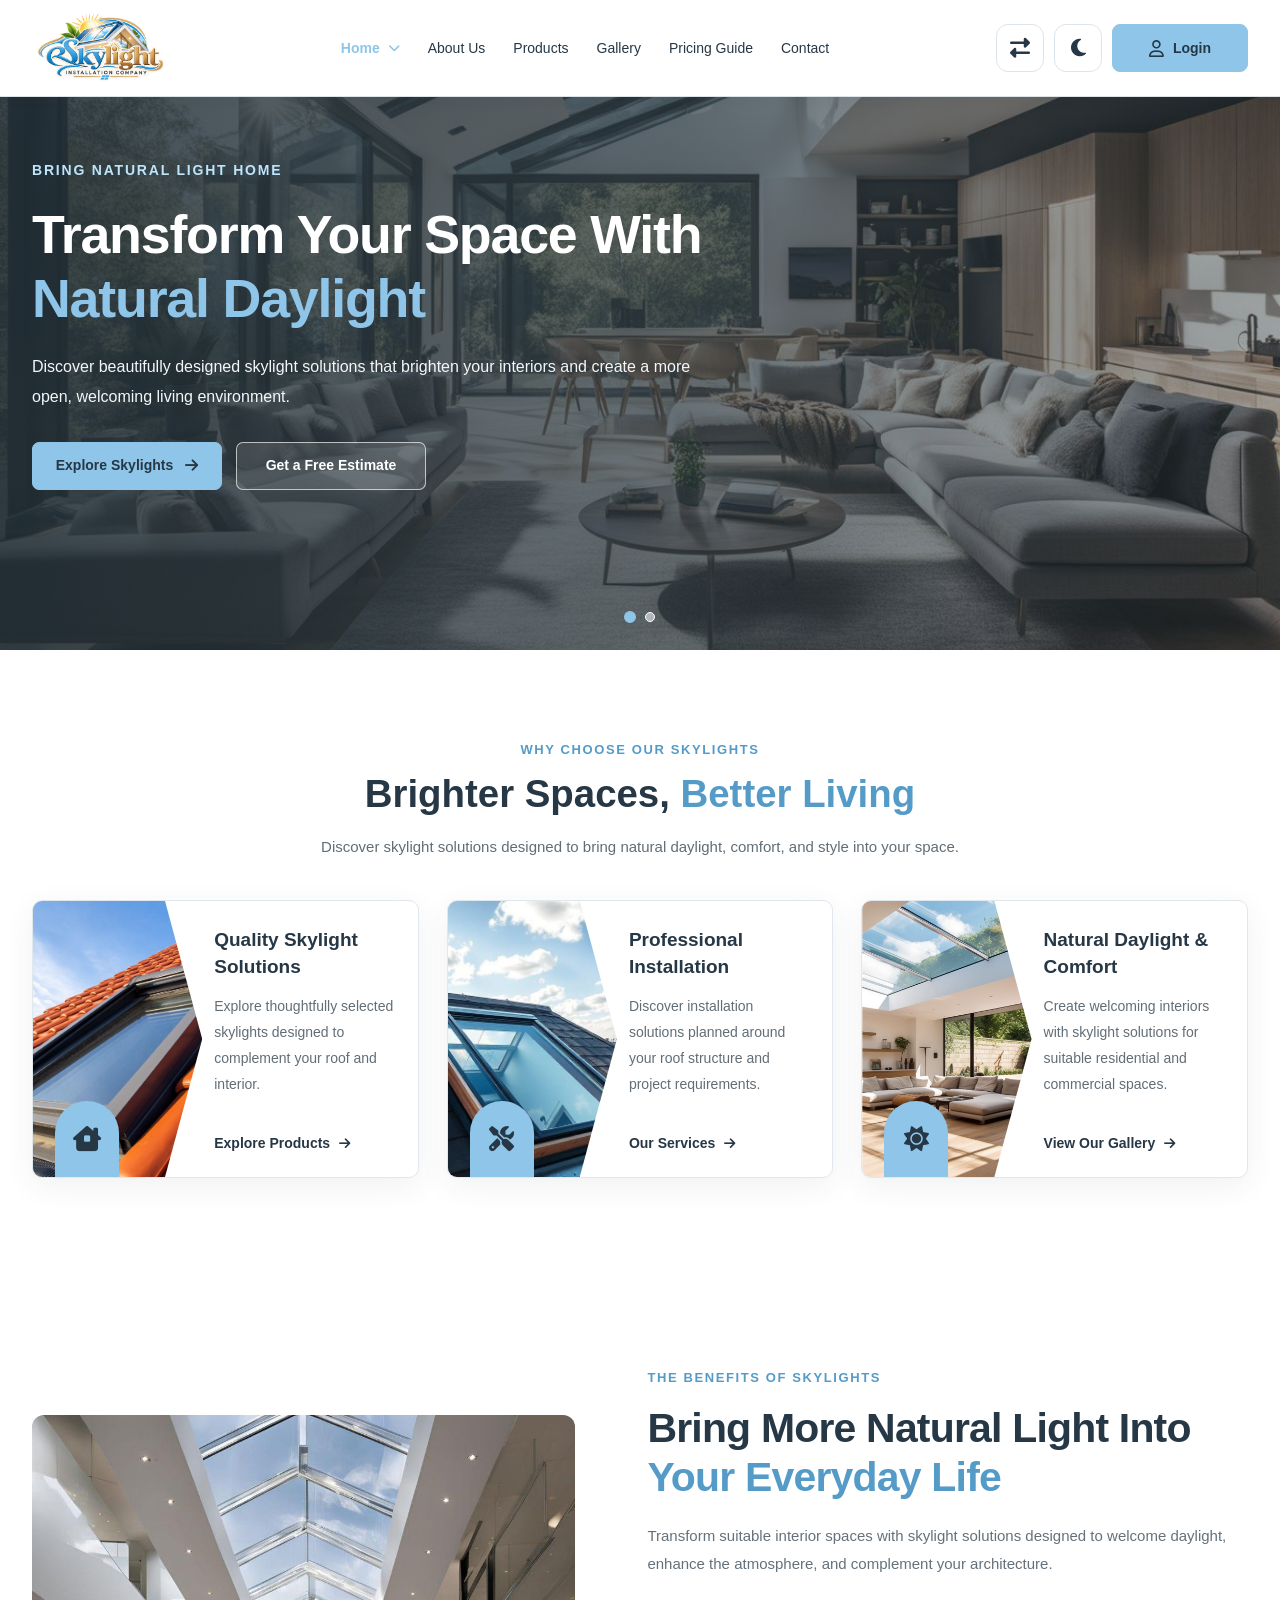
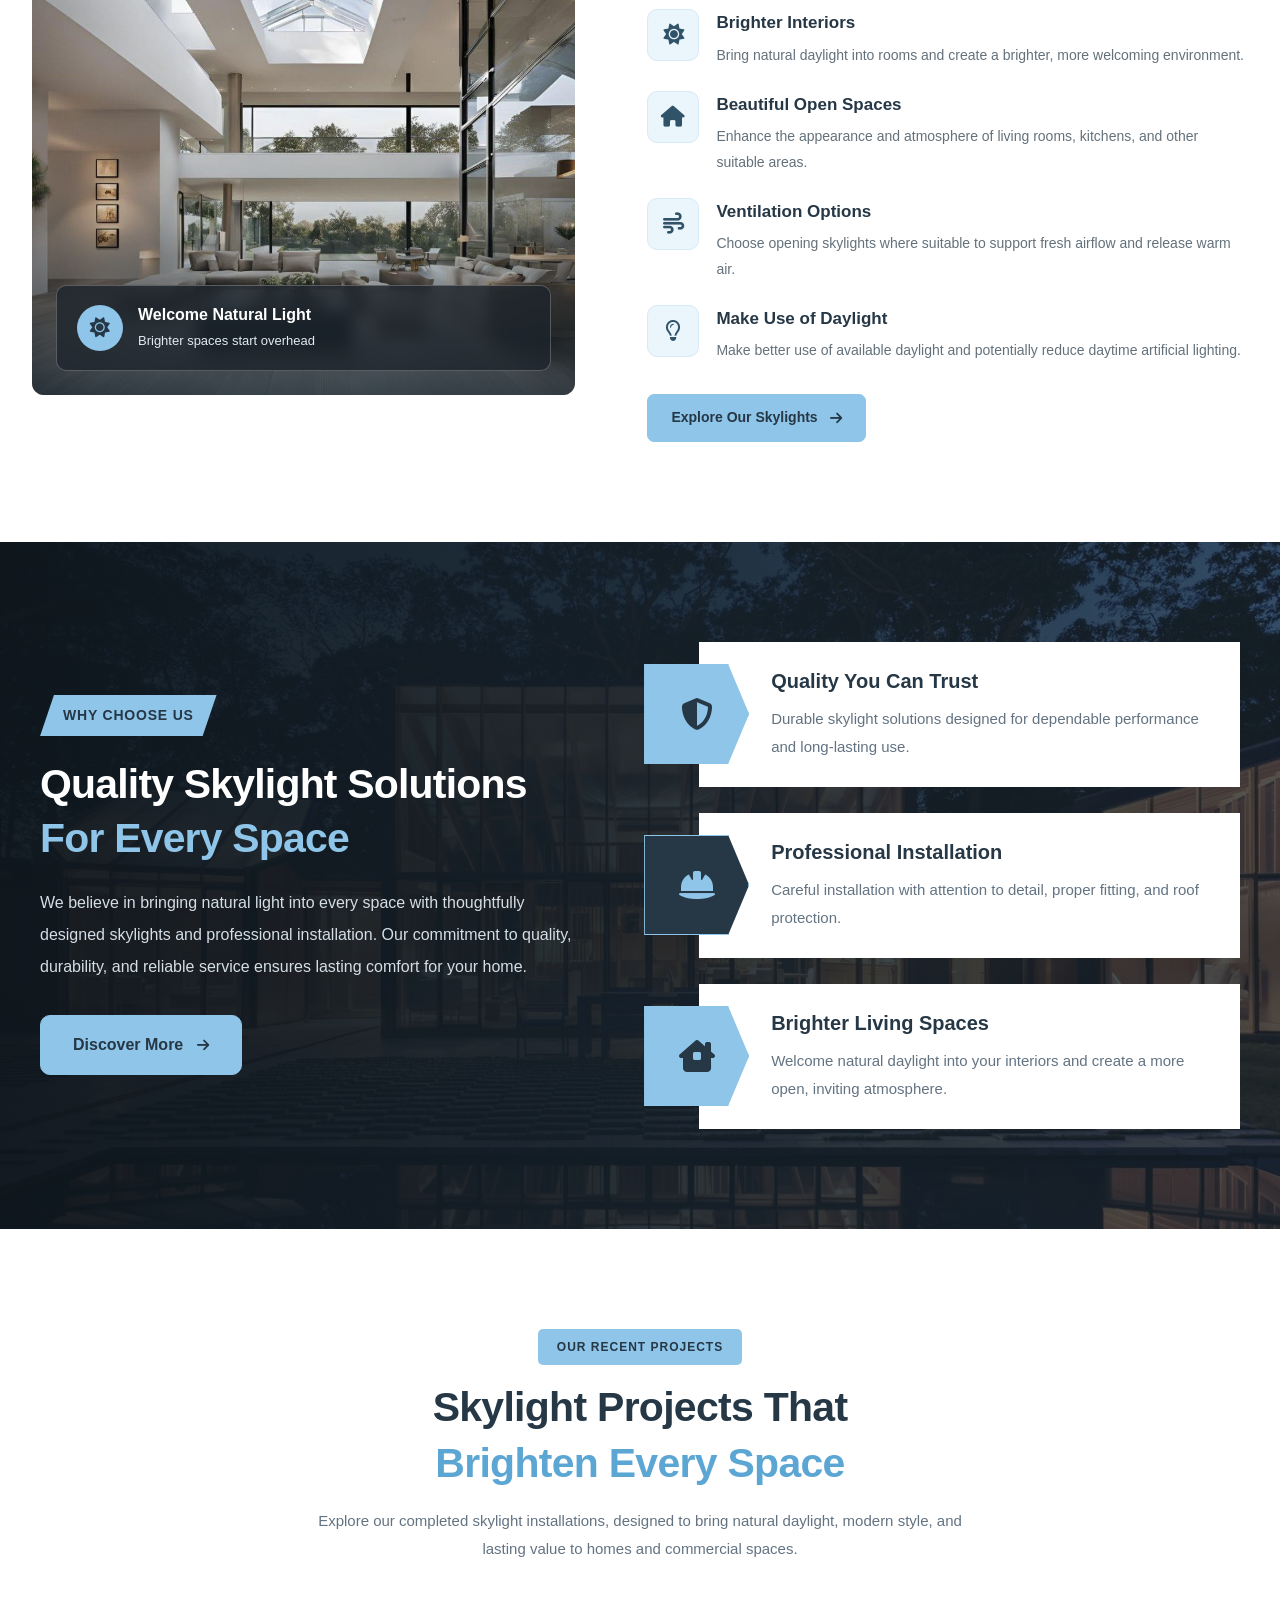
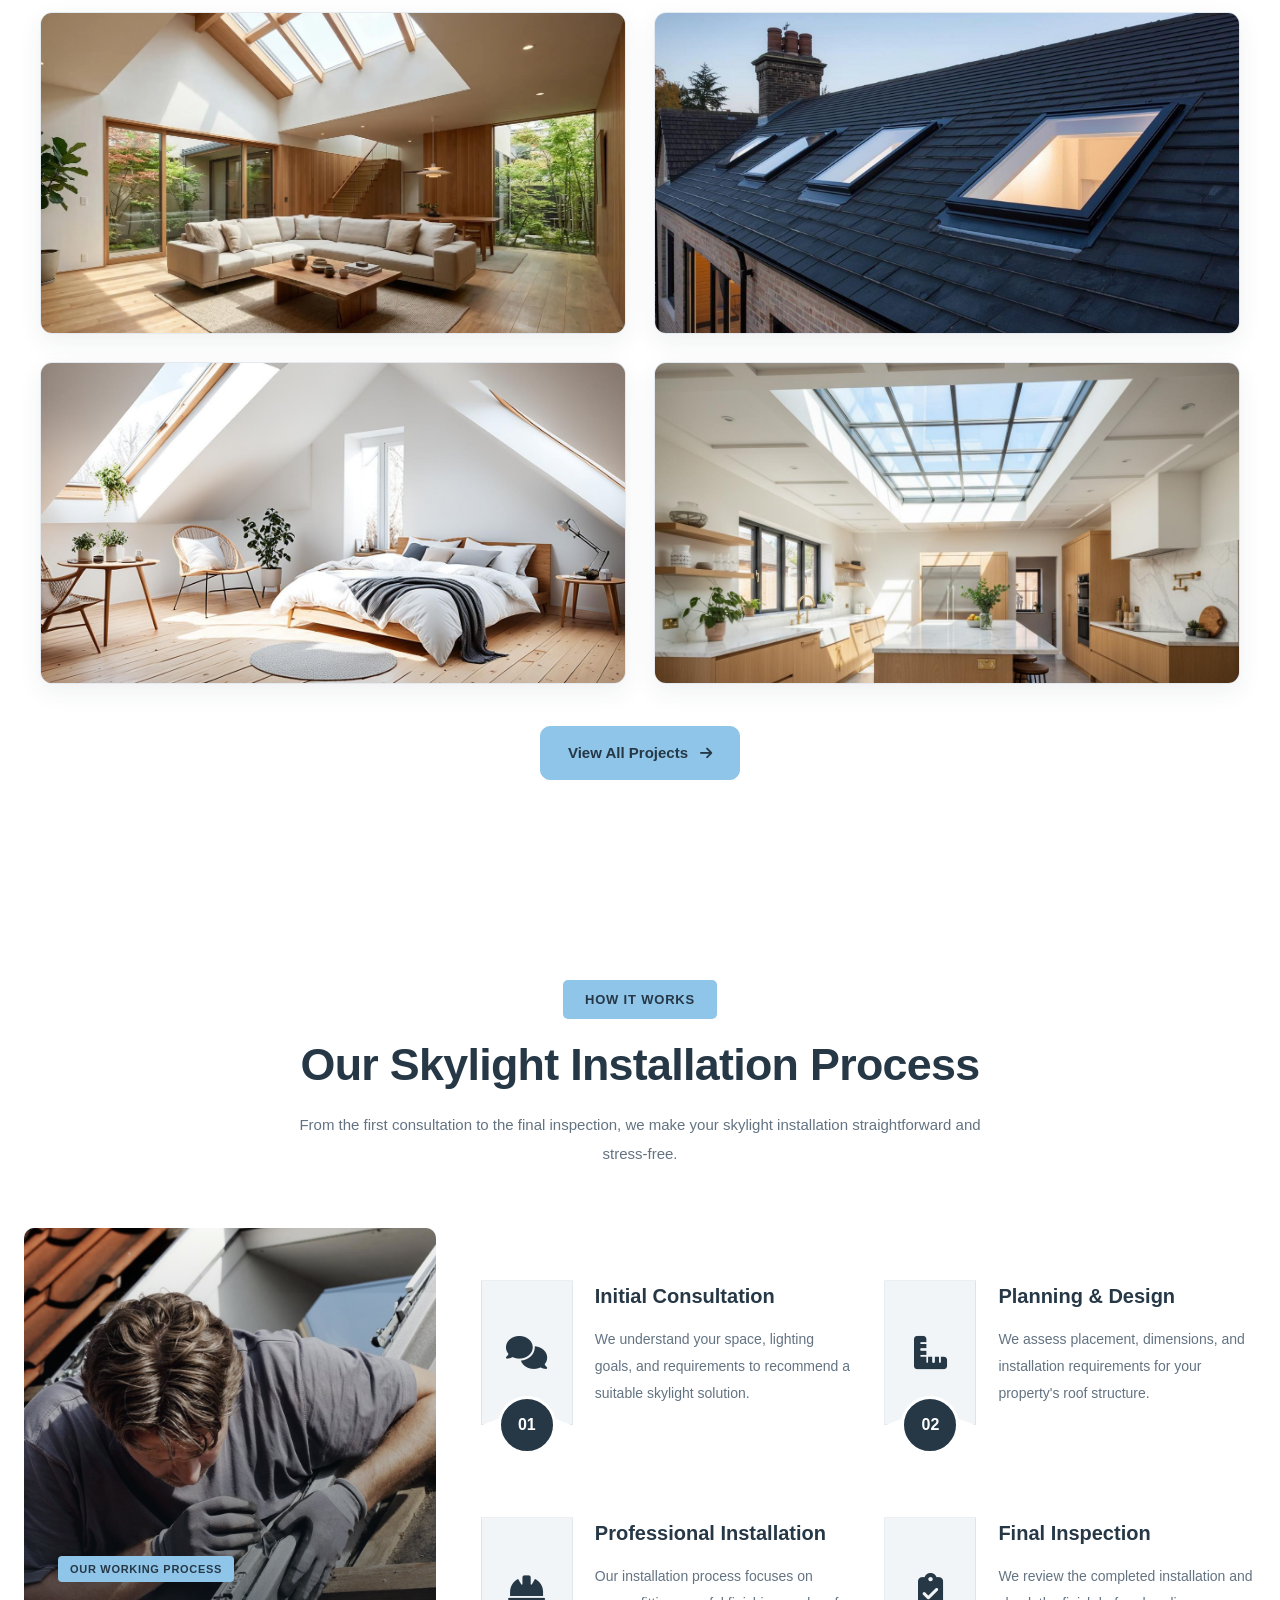
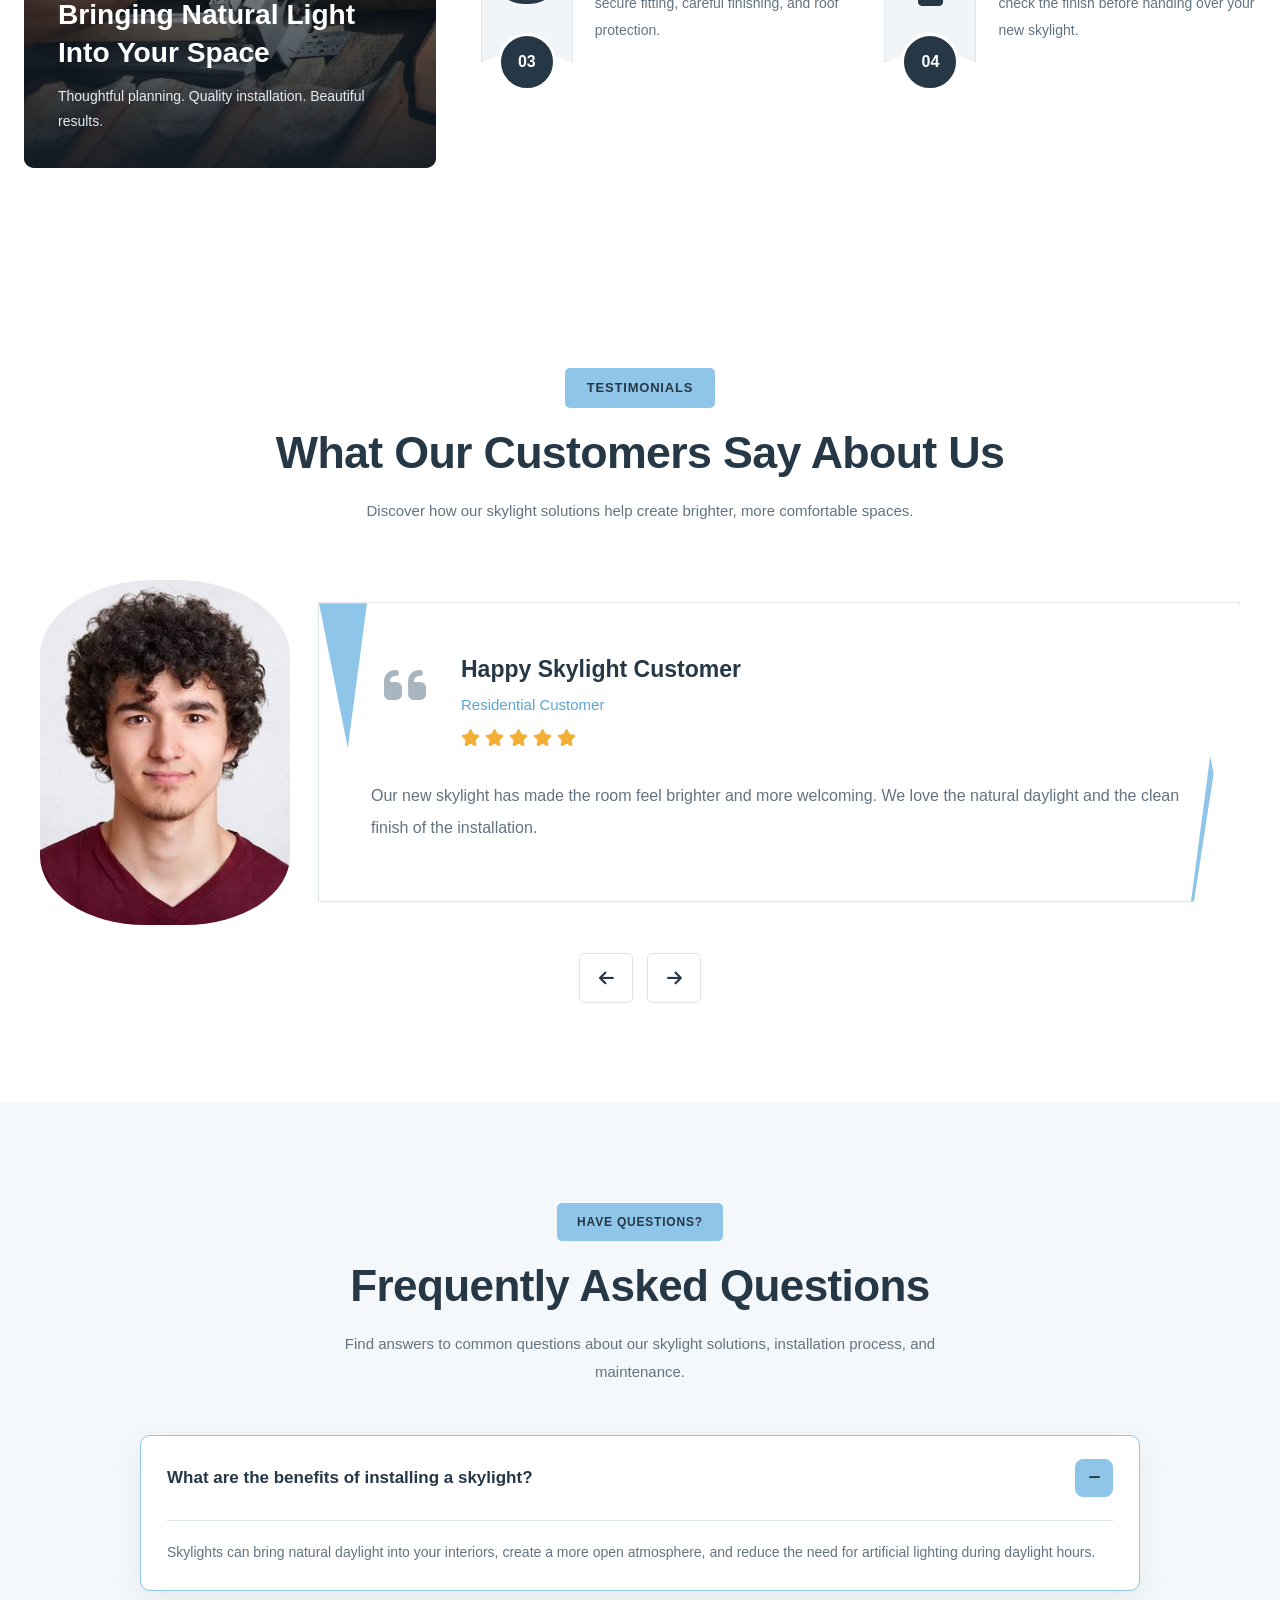
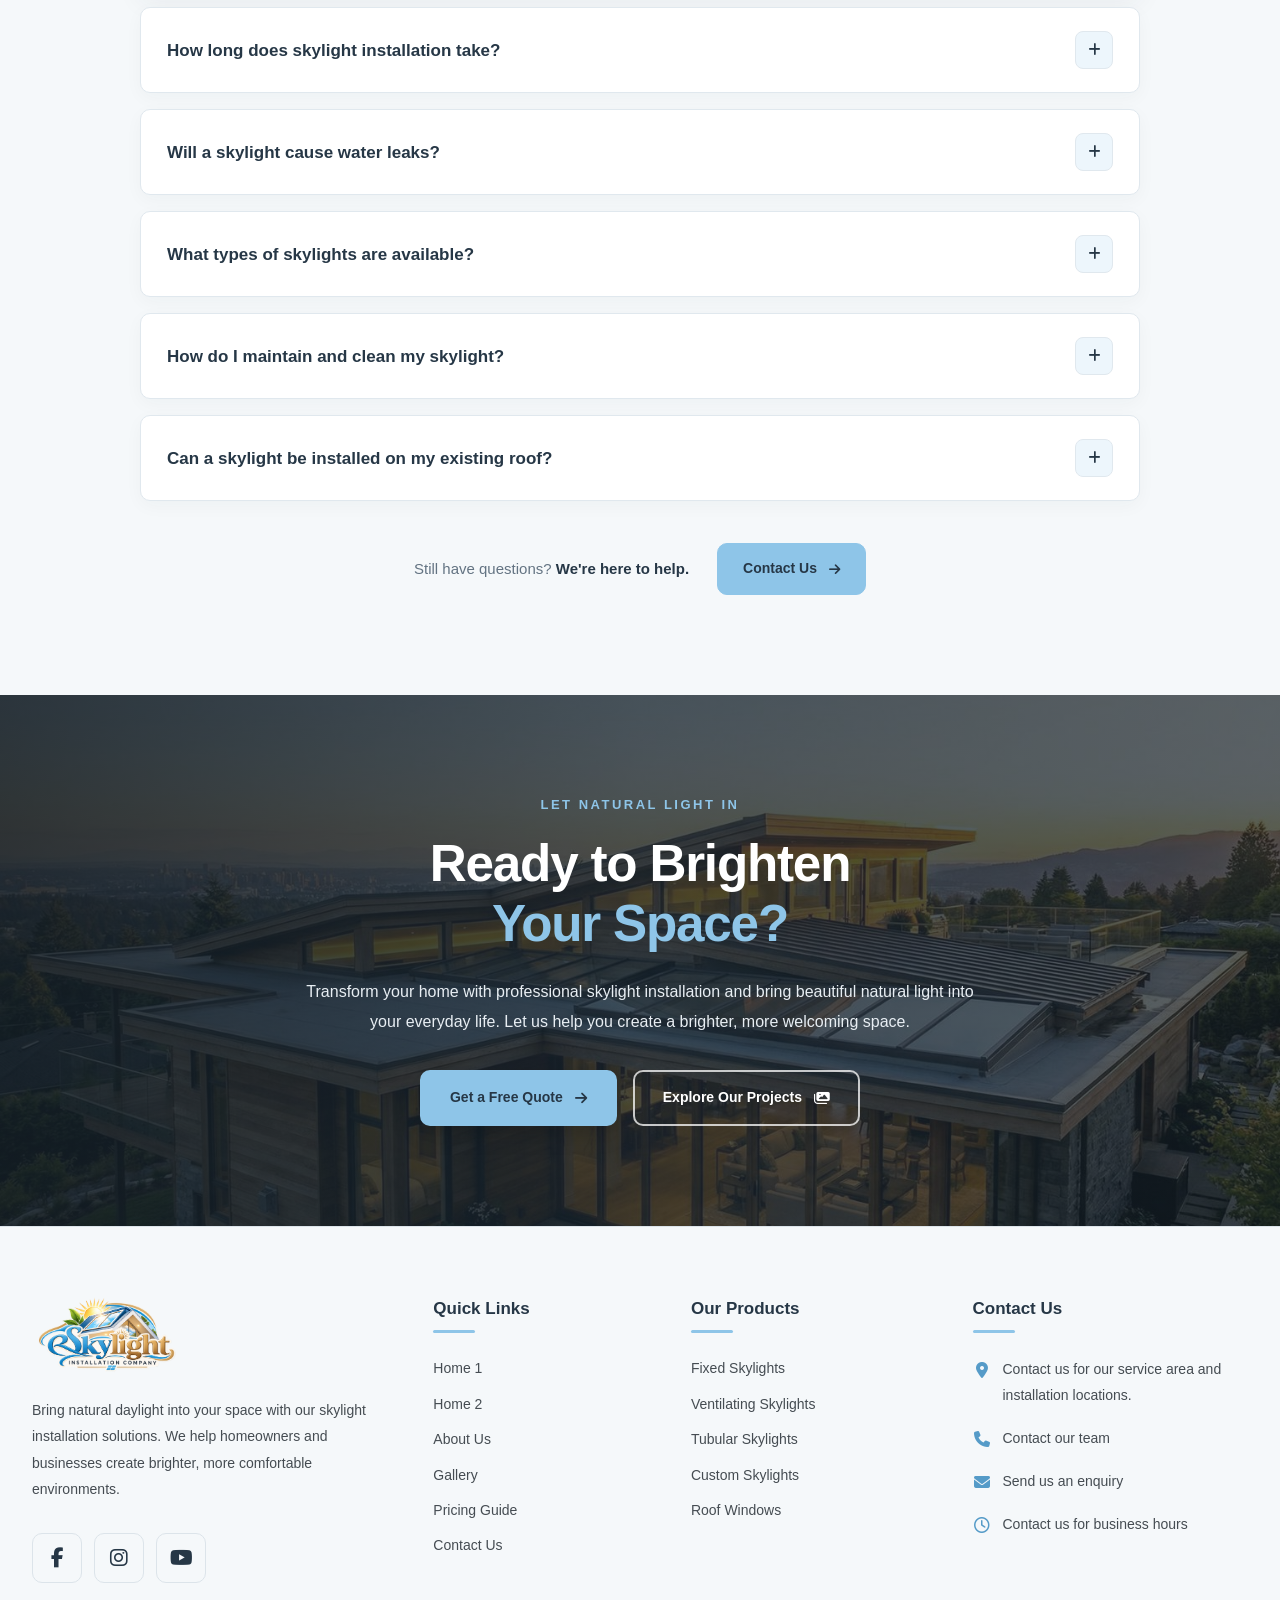
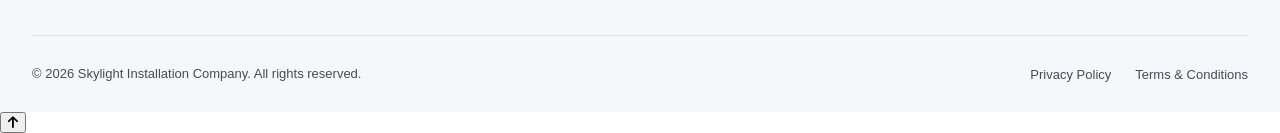
==== commit 0a6e4c91: "Add files via upload" ====
--- a/index.html
+++ b/index.html
@@ -1873,6 +1873,15 @@
 
     
 
+<!-- SCROLL TO TOP BUTTON -->
+<button class="scroll-top-btn"
+        id="scrollTopBtn"
+        type="button"
+        aria-label="Scroll to top"
+        title="Scroll to top">
+    <i class="fa-solid fa-arrow-up" aria-hidden="true"></i>
+</button>
+
     <!-- JAVASCRIPT -->
     <script src="js/main.js"></script>
 
